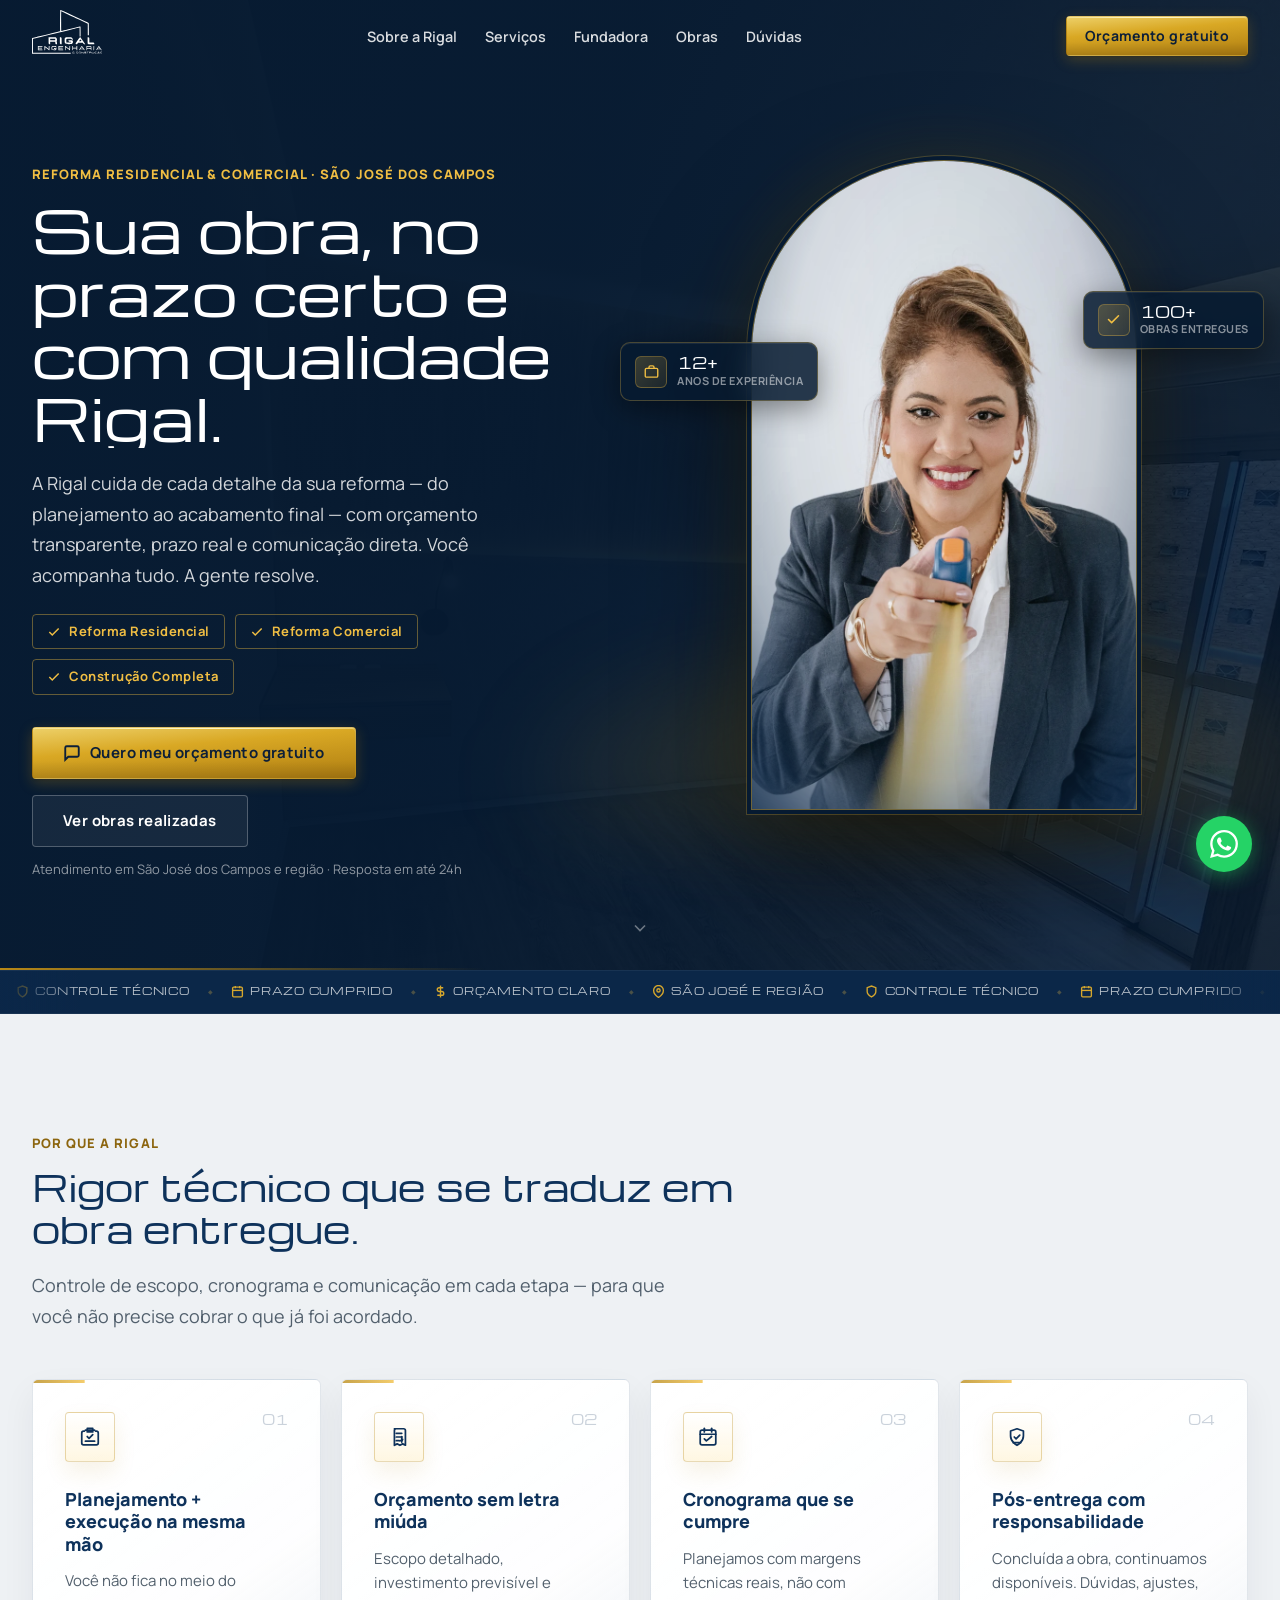
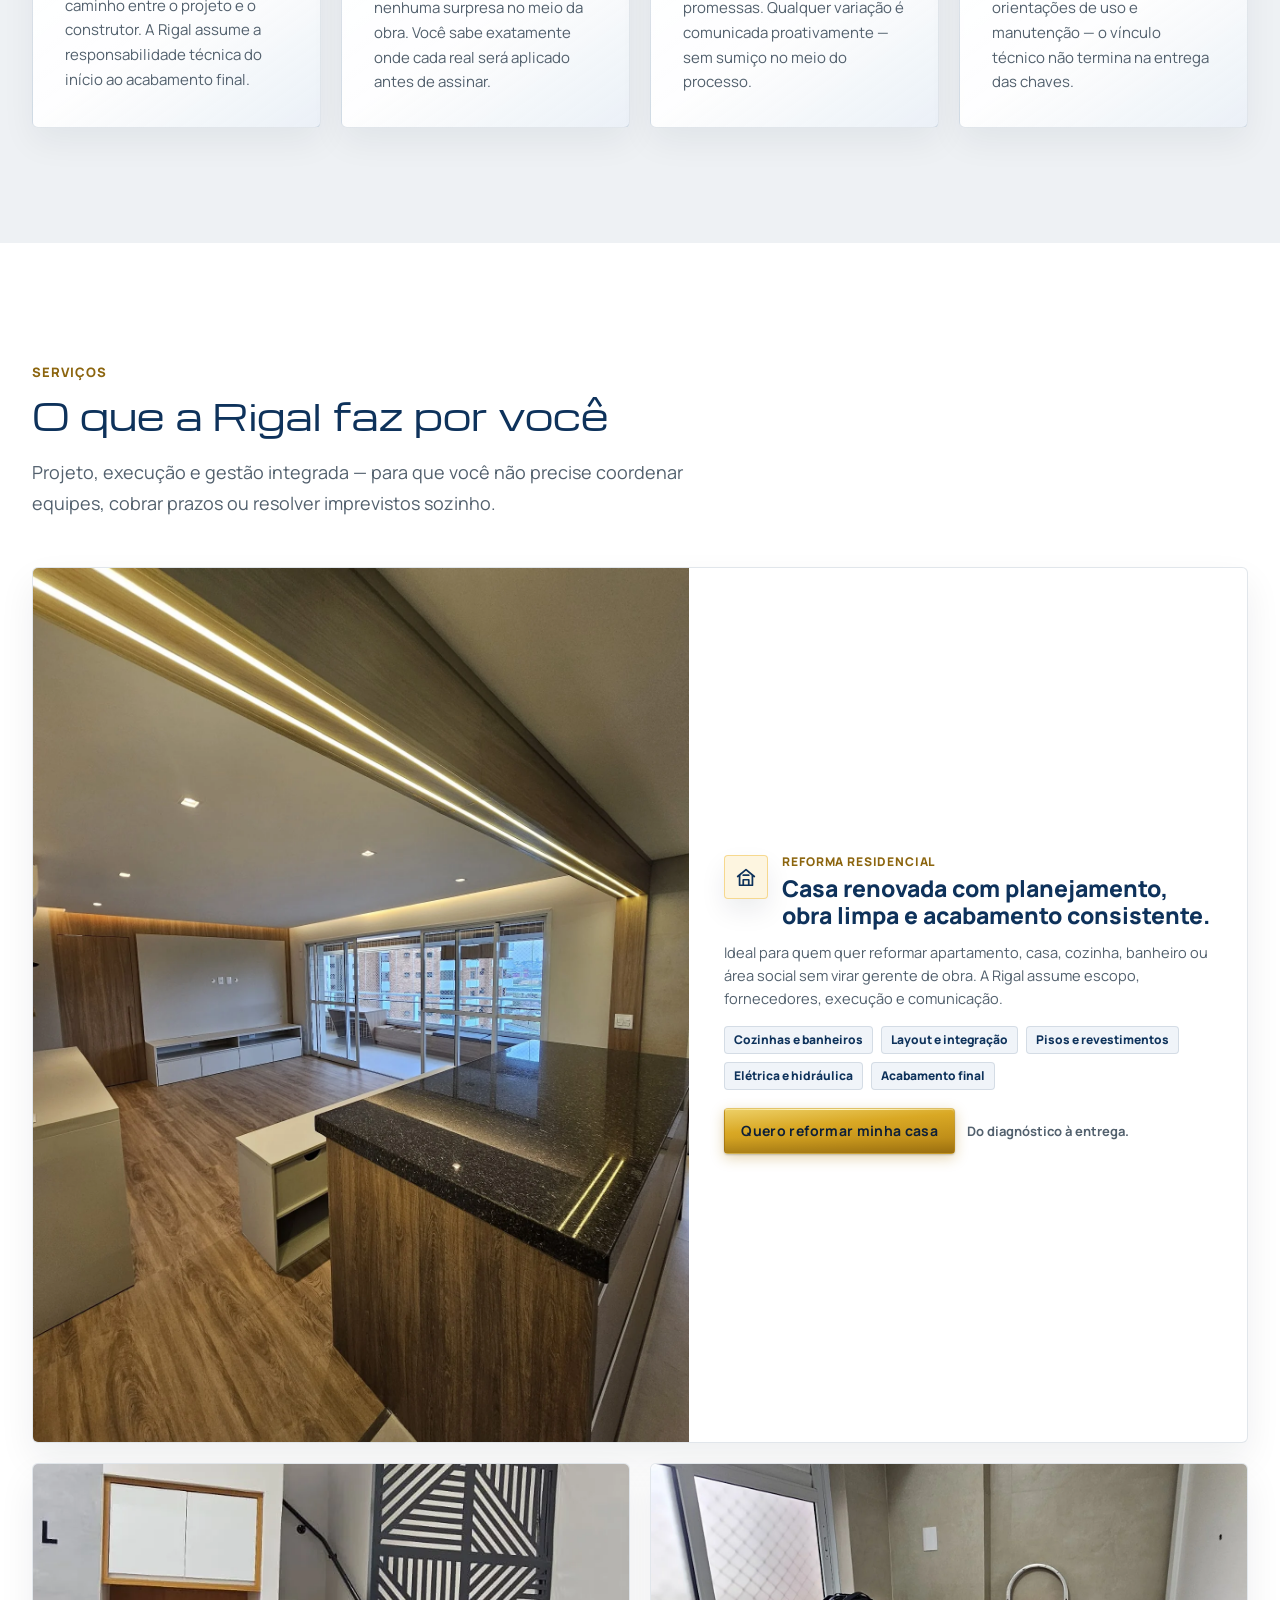
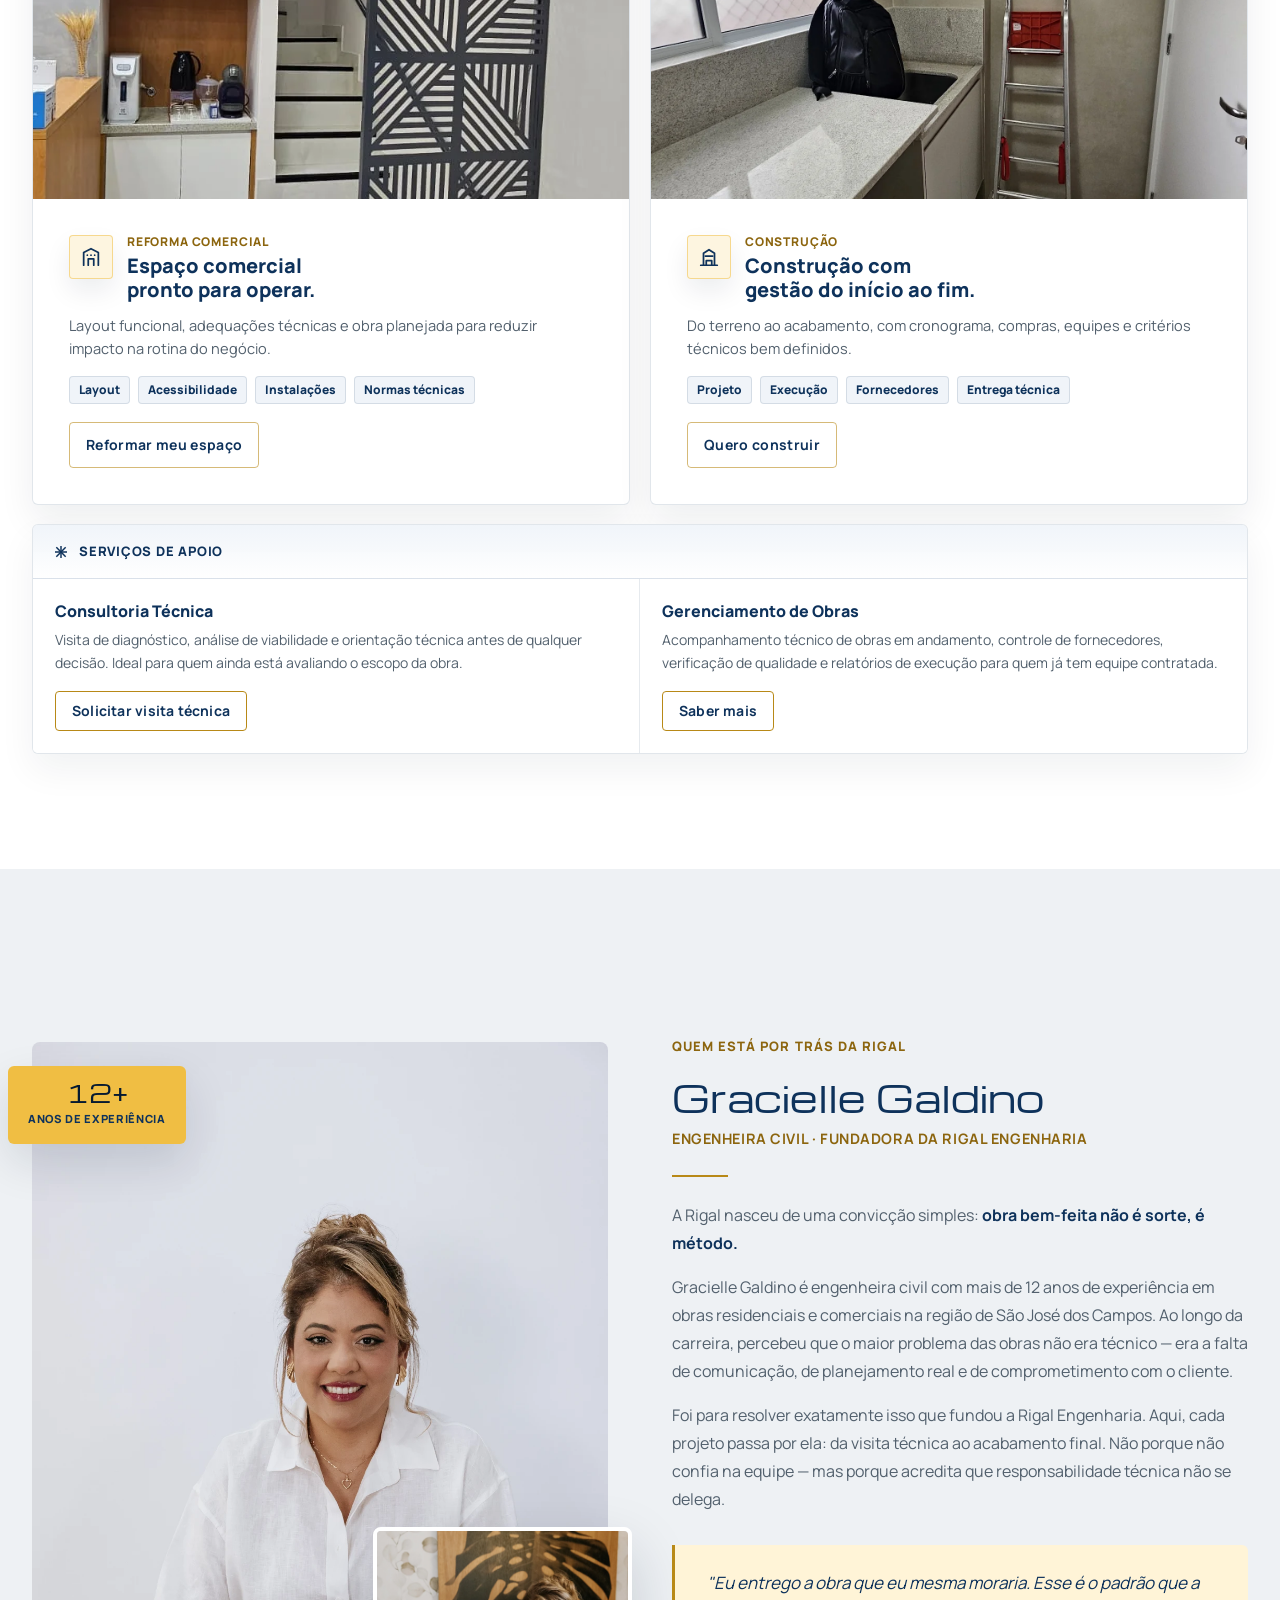
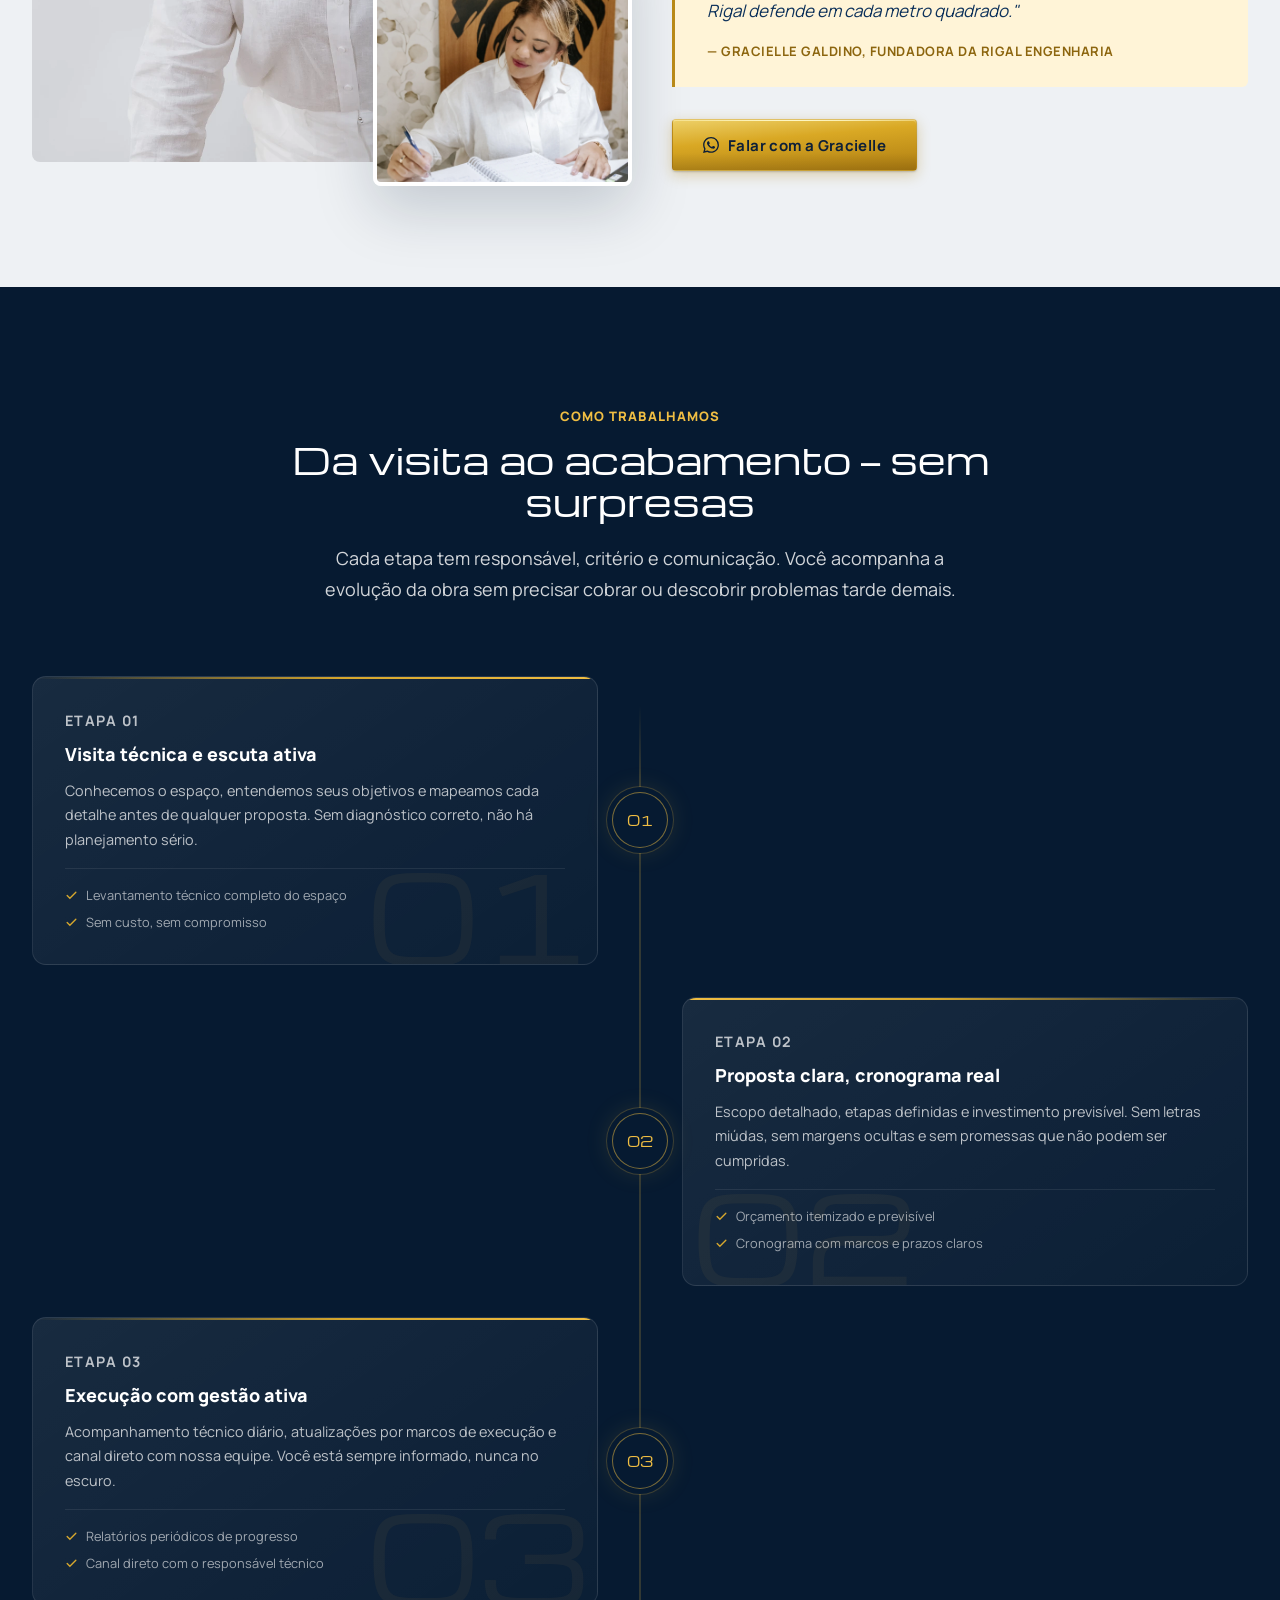
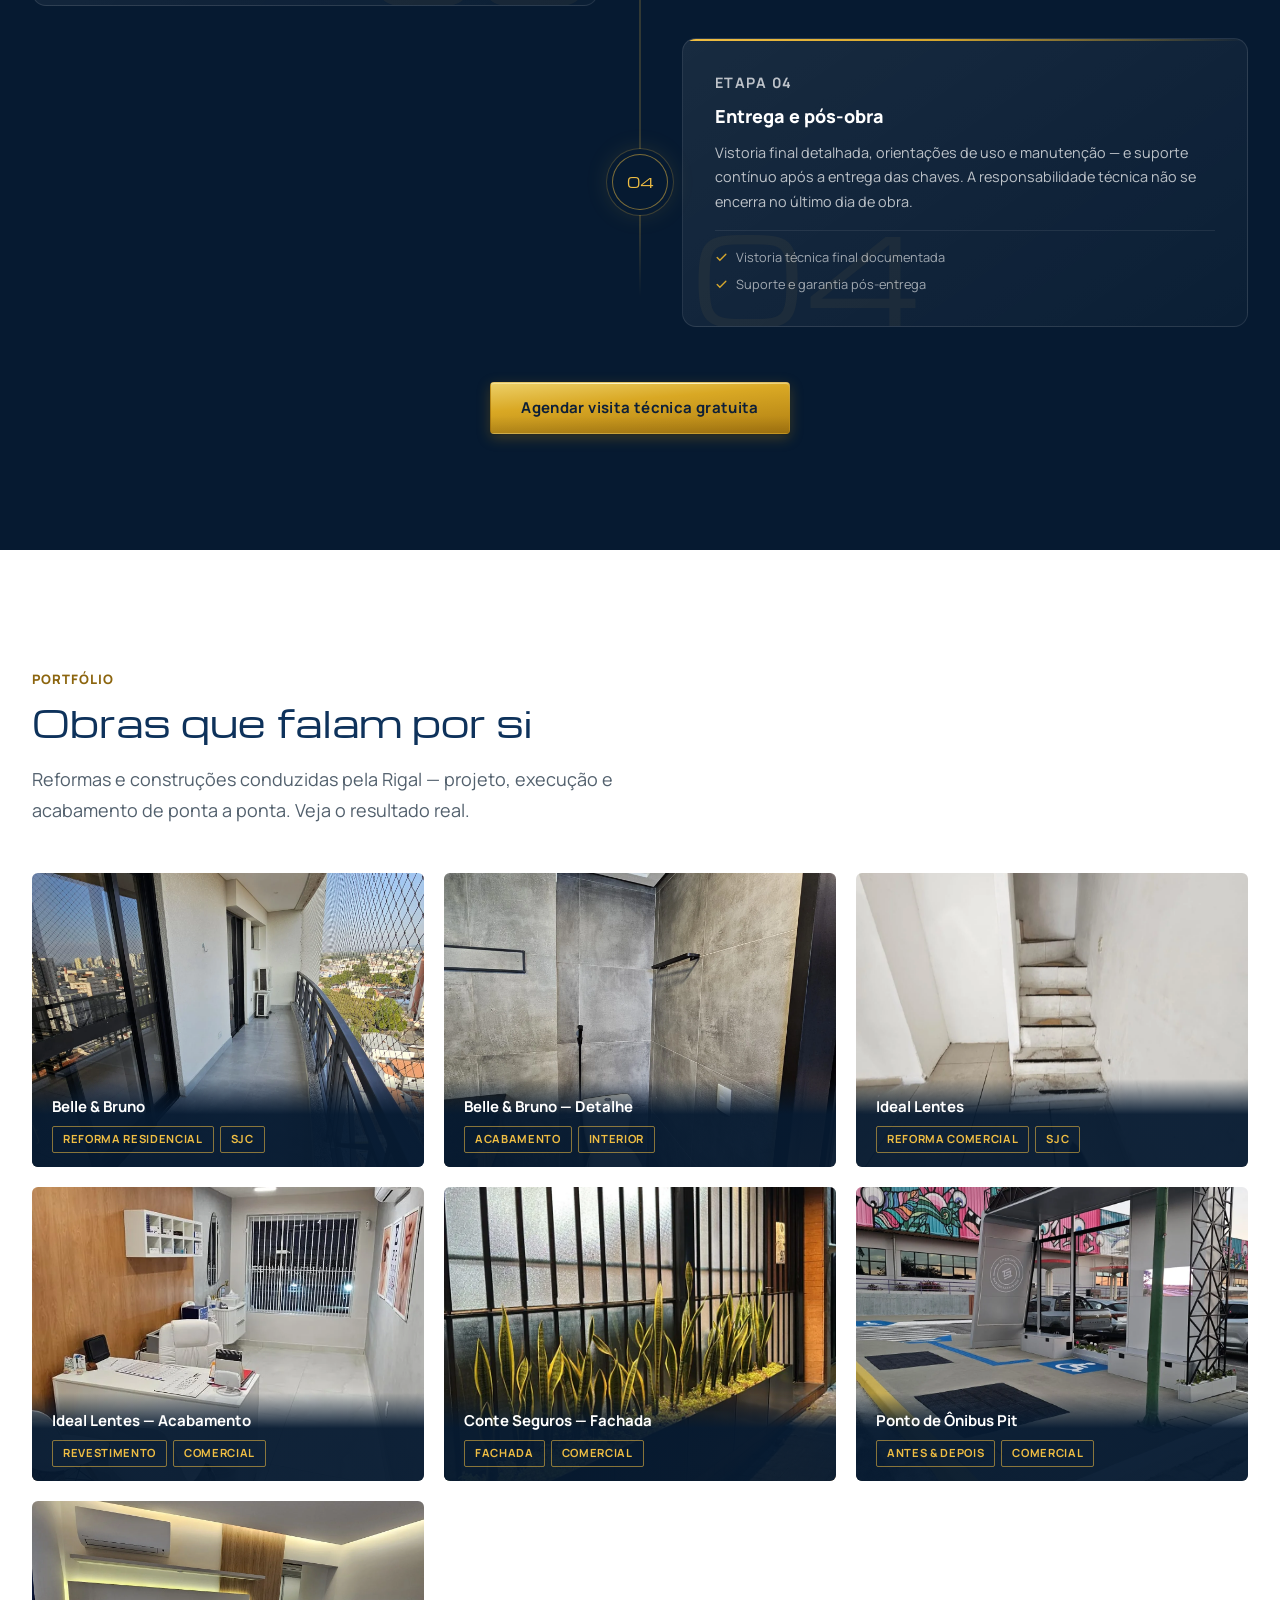
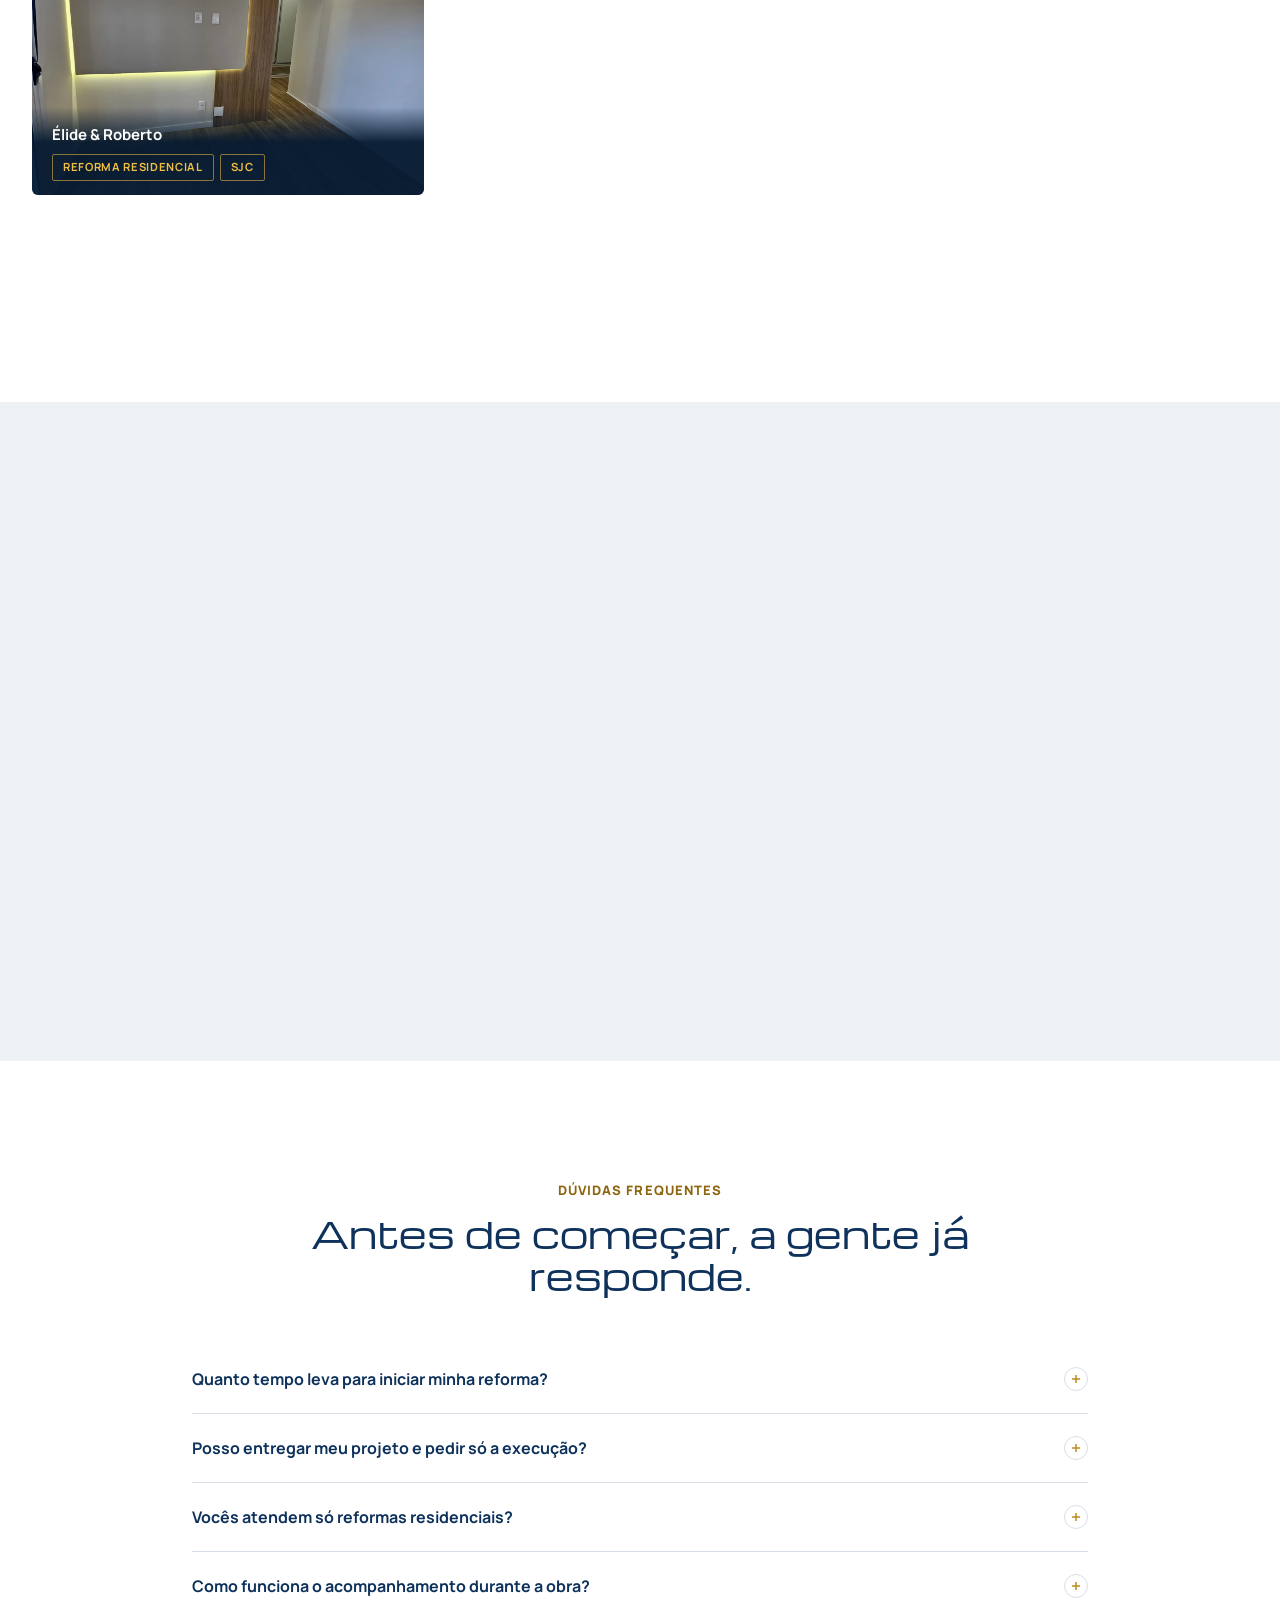
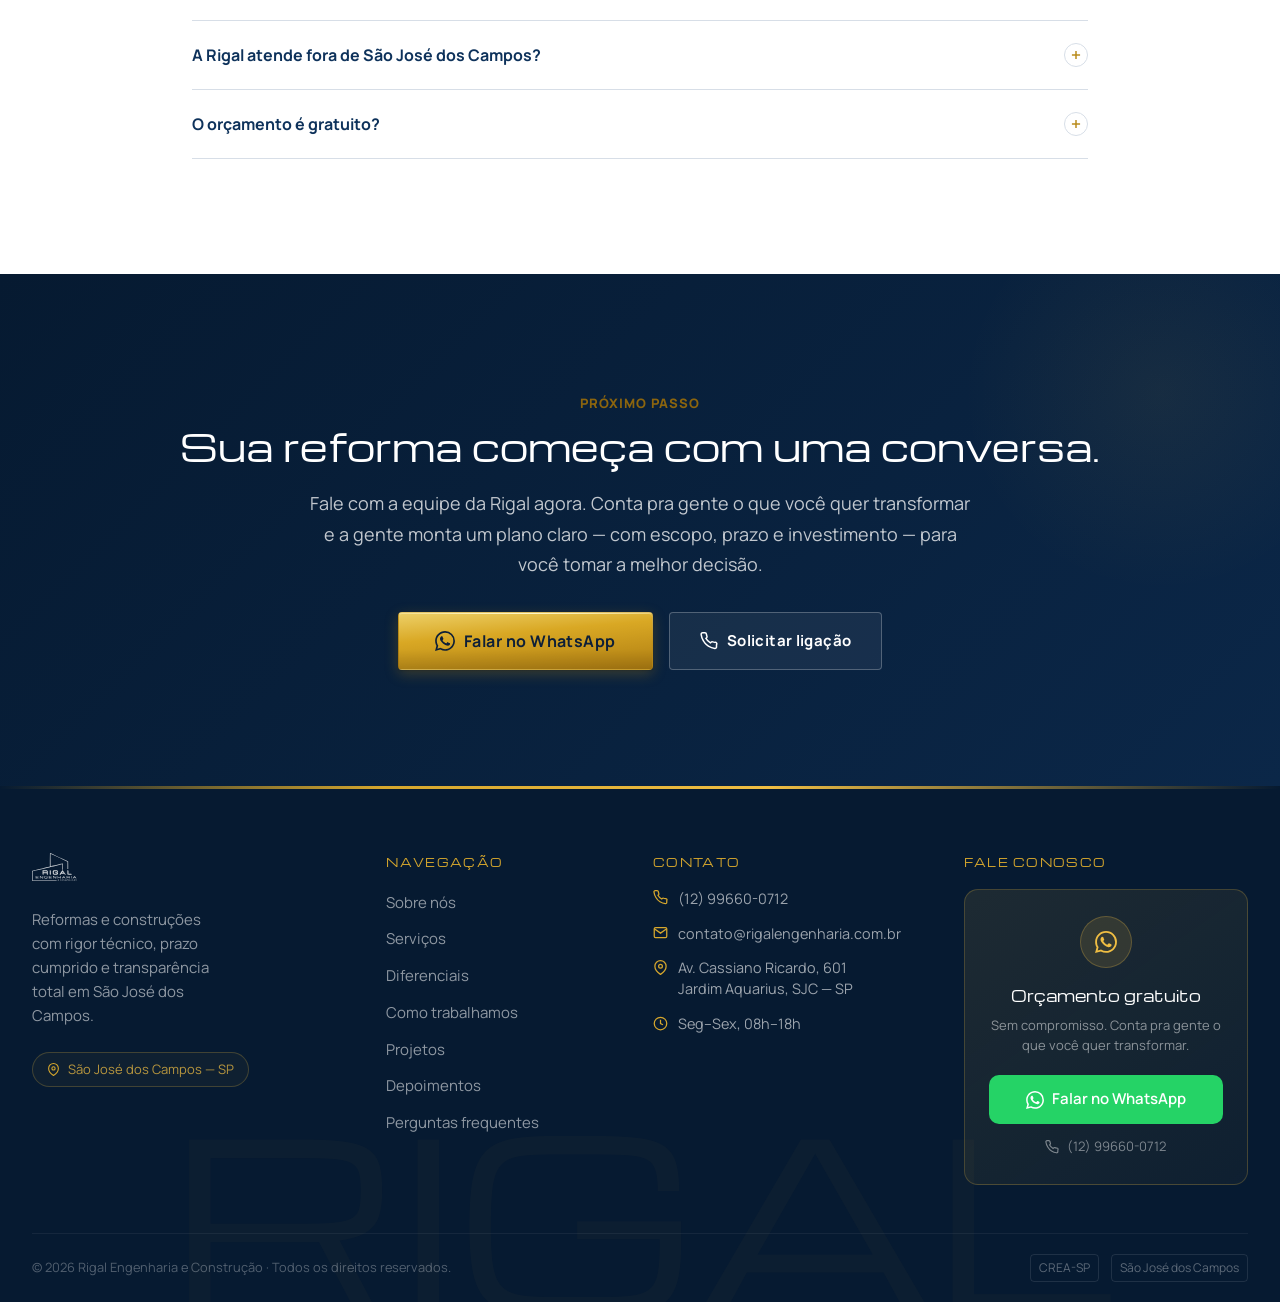
==== index.html @ 4253743d "Site" ====
<!DOCTYPE html>
<html lang="pt-BR">
<head>
<meta charset="UTF-8">
<meta name="viewport" content="width=device-width, initial-scale=1.0">

<!-- ─── Favicon ──────────────────────────────────────────────── -->
<link rel="icon" type="image/svg+xml" href="favicon.svg">
<link rel="apple-touch-icon" href="favicon.svg">
<link rel="shortcut icon" href="favicon.svg">
<title>Rigal Engenharia — Reforma e Construção em São José dos Campos</title>
<meta name="description" content="Reforma residencial e comercial com planejamento, rigor técnico e acabamento de alto padrão. Atendemos São José dos Campos e região. Orçamento gratuito.">

<!-- ─── SEO — Rastreamento e indexação ─────────────────────── -->
<link rel="canonical" href="https://www.rigalengenharia.com.br/">
<meta name="robots" content="index, follow, max-snippet:-1, max-image-preview:large, max-video-preview:-1">
<meta name="author" content="Gracielle Galdino — Rigal Engenharia">
<meta name="theme-color" content="#061a31">

<!-- ─── SEO — Geo (Local SEO) ───────────────────────────────── -->
<meta name="geo.region" content="BR-SP">
<meta name="geo.placename" content="São José dos Campos, SP, Brasil">
<meta name="geo.position" content="-23.1794;-45.8869">
<meta name="ICBM" content="-23.1794, -45.8869">

<!-- ─── Open Graph ──────────────────────────────────────────── -->
<meta property="og:type" content="website">
<meta property="og:url" content="https://www.rigalengenharia.com.br/">
<meta property="og:site_name" content="Rigal Engenharia">
<meta property="og:locale" content="pt_BR">
<meta property="og:title" content="Rigal Engenharia — Reforma e Construção em São José dos Campos">
<meta property="og:description" content="Reforma residencial e comercial com planejamento, rigor técnico e acabamento de alto padrão. Atendemos São José dos Campos e região. Orçamento gratuito.">
<meta property="og:image" content="https://www.rigalengenharia.com.br/og-image.jpg">
<meta property="og:image:width" content="1200">
<meta property="og:image:height" content="630">
<meta property="og:image:alt" content="Rigal Engenharia — Reformas e Construções em São José dos Campos">

<!-- ─── Twitter Card ────────────────────────────────────────── -->
<meta name="twitter:card" content="summary_large_image">
<meta name="twitter:title" content="Rigal Engenharia — Reforma e Construção em São José dos Campos">
<meta name="twitter:description" content="Reforma residencial e comercial com planejamento, rigor técnico e acabamento de alto padrão. Atendemos São José dos Campos e região.">
<meta name="twitter:image" content="https://www.rigalengenharia.com.br/og-image.jpg">
<meta name="twitter:image:alt" content="Rigal Engenharia — Reformas e Construções em São José dos Campos">

<link rel="preconnect" href="https://fonts.googleapis.com">
<link rel="preconnect" href="https://fonts.gstatic.com" crossorigin>
<link href="https://fonts.googleapis.com/css2?family=Manrope:wght@400;500;600;700;800&family=Michroma&display=swap" rel="stylesheet">

<style>
/* ─── TOKENS ─────────────────────────────────────────────── */
:root {
  --rg-blue-950: #061a31;
  --rg-blue-900: #0b2748;
  --rg-blue-800: #0e325b;
  --rg-blue-700: #164876;
  --rg-blue-100: #eaf0f7;
  --rg-gold-700: #8c650e;
  --rg-gold-600: #b88917;
  --rg-gold-400: #d6a72d;
  --rg-gold-300: #f0be43;
  --rg-gold-100: #fff4d7;
  --rg-ink: #151a1f;
  --rg-steel: #52606d;
  --rg-concrete: #eef1f4;
  --rg-line: #d7dee7;
  --rg-white: #ffffff;
  --rg-font-display: "Michroma", "Arial Narrow", Arial, sans-serif;
  --rg-font-body: "Manrope", Arial, sans-serif;
  --rg-container: 76rem;
  --rg-radius-sm: 0.25rem;
  --rg-radius-md: 0.375rem;
  --rg-radius-lg: 0.5rem;
  --rg-shadow-soft: 0 18px 45px rgba(6,26,49,.12);
  --rg-shadow-lift: 0 24px 60px rgba(6,26,49,.18);
  --rg-focus: 0 0 0 3px rgba(240,190,67,.35);
}

/* ─── PRELOADER ──────────────────────────────────────────── */
#rg-preloader {
  position: fixed; inset: 0; z-index: 9999;
  background: var(--rg-blue-950);
  display: flex; flex-direction: column;
  align-items: center; justify-content: center; gap: 1.75rem;
  transition: opacity 380ms ease, visibility 380ms ease;
}
#rg-preloader.hidden { opacity: 0; visibility: hidden; pointer-events: none; }

.pre-logo {
  width: clamp(120px, 30vw, 200px);
  color: var(--rg-white);
  animation: preLogoIn 520ms cubic-bezier(.22,1,.36,1) both;
}
.pre-tagline {
  font-family: var(--rg-font-display);
  font-size: clamp(.55rem, 2.2vw, .75rem);
  letter-spacing: .22em;
  text-transform: uppercase;
  color: var(--rg-gold-300);
  opacity: 0;
  animation: preTagIn 400ms cubic-bezier(.22,1,.36,1) 280ms both;
}
.pre-bar-track {
  width: clamp(140px, 38vw, 240px);
  height: 2px;
  background: rgba(255,255,255,.1);
  border-radius: 99px;
  overflow: hidden;
  opacity: 0;
  animation: preTagIn 300ms ease 420ms both;
}
.pre-bar-fill {
  height: 100%;
  width: 0;
  background: linear-gradient(90deg, var(--rg-gold-400), var(--rg-gold-300));
  border-radius: 99px;
  animation: preBarFill 680ms cubic-bezier(.4,0,.2,1) 480ms both;
}

@keyframes preLogoIn {
  from { opacity: 0; transform: translateY(10px); }
  to   { opacity: 1; transform: translateY(0); }
}
@keyframes preTagIn {
  from { opacity: 0; }
  to   { opacity: 1; }
}
@keyframes preBarFill {
  from { width: 0; }
  to   { width: 100%; }
}

body.pre-lock { overflow: hidden; }

/* ─── RESET / BASE ───────────────────────────────────────── */
*, *::before, *::after { box-sizing: border-box; margin: 0; padding: 0; }
html { scroll-behavior: smooth; overflow-x: hidden; }
body {
  color: var(--rg-ink);
  background: var(--rg-white);
  font-family: var(--rg-font-body);
  font-size: 1rem;
  line-height: 1.65;
  -webkit-font-smoothing: antialiased;
}
img { display: block; max-width: 100%; }
a { color: inherit; text-decoration: none; }
ul { list-style: none; }

/* ─── LAYOUT ─────────────────────────────────────────────── */
.rg-container {
  width: min(100% - 2rem, var(--rg-container));
  margin-inline: auto;
}
.rg-section { padding-block: clamp(4rem, 9vw, 7.5rem); }
.rg-section--blue  { color: var(--rg-white); background: var(--rg-blue-950); }
.rg-section--dark  { color: var(--rg-white); background: var(--rg-blue-900); }
.rg-section--concrete { background: var(--rg-concrete); }

/* ─── TYPOGRAPHY ─────────────────────────────────────────── */
.rg-kicker {
  display: inline-block;
  margin-bottom: .75rem;
  color: var(--rg-gold-700);
  font-size: .8125rem;
  font-weight: 800;
  letter-spacing: .08em;
  text-transform: uppercase;
}
.rg-section--blue .rg-kicker,
.rg-section--dark .rg-kicker { color: var(--rg-gold-300); }

.rg-h1 {
  font-family: var(--rg-font-display);
  font-weight: 400;
  font-size: clamp(2rem, 4.8vw, 3.625rem);
  line-height: 1.08;
  max-width: 14ch;
}
.rg-h2 {
  font-family: var(--rg-font-display);
  font-weight: 400;
  font-size: clamp(1.625rem, 3vw, 2.25rem);
  line-height: 1.16;
  color: var(--rg-blue-800);
  max-width: 22ch;
}
.rg-section--blue .rg-h2,
.rg-section--dark .rg-h2 { color: var(--rg-white); }

.rg-lead {
  max-width: 42rem;
  margin-top: 1.25rem;
  color: var(--rg-steel);
  font-size: clamp(1.0625rem, 1.5vw, 1.125rem);
  line-height: 1.7;
}
.rg-section--blue .rg-lead,
.rg-section--dark .rg-lead { color: rgba(255,255,255,.82); }

/* ─── BUTTONS ────────────────────────────────────────────── */
/*
 * Sistema de botões "Precision Gold"
 * Gradiente vertical simula ouro escovado real: mais claro no topo (luz),
 * mais escuro na base (sombra). Sem animações — peso e precisão transmitem premium.
 */
.rg-btn {
  display: inline-flex;
  min-height: 3.25rem;
  align-items: center;
  justify-content: center;
  gap: .5625rem;
  padding: .875rem 1.875rem;
  border-radius: 4px;
  /* Borda: topo claro (reflexo de luz) + bordas laterais/base com toque de escuridão */
  border: 1px solid rgba(120,80,8,.25);
  border-top-color: rgba(255,238,170,.55);
  font-family: var(--rg-font-body);
  font-size: .9375rem;
  font-weight: 700;
  letter-spacing: .025em;
  line-height: 1.15;
  text-decoration: none;
  cursor: pointer;
  color: #0d1f38;
  /* Ouro escovado: claro no topo, saturação plena no meio, sombra quente na base */
  background: linear-gradient(175deg,
    #EDD068 0%,
    #D9A824 38%,
    #C2911A 72%,
    #B07E12 100%
  );
  /* Reflexo interno sutil no topo — como chaflão em metal */
  box-shadow:
    inset 0 1px 0 rgba(255,245,190,.45),
    0 1px 2px rgba(0,0,0,.18),
    0 4px 14px rgba(174,128,18,.32);
  position: relative;
  overflow: hidden;
  transition:
    transform 200ms cubic-bezier(.22,.68,0,1.2),
    box-shadow 200ms ease,
    filter 200ms ease;
  white-space: nowrap;
}

/* Micro-reflexo no topo (linha de luz — não animada, sempre presente) */
.rg-btn::before {
  content: '';
  position: absolute;
  inset: 0 0 auto 0;
  height: 1px;
  background: linear-gradient(90deg,
    transparent 0%,
    rgba(255,250,205,.7) 30%,
    rgba(255,250,205,.9) 50%,
    rgba(255,250,205,.7) 70%,
    transparent 100%
  );
  pointer-events: none;
}

/* Vinheta de profundidade na base */
.rg-btn::after {
  content: '';
  position: absolute;
  inset: auto 0 0 0;
  height: 35%;
  background: linear-gradient(0deg, rgba(0,0,0,.12) 0%, transparent 100%);
  pointer-events: none;
}

.rg-btn:hover {
  transform: translateY(-2px);
  filter: brightness(1.06);
  box-shadow:
    inset 0 1px 0 rgba(255,245,190,.45),
    0 3px 6px rgba(0,0,0,.18),
    0 8px 24px rgba(174,128,18,.4);
}

.rg-btn:active {
  transform: translateY(0);
  filter: brightness(.97);
  box-shadow:
    inset 0 1px 0 rgba(255,245,190,.3),
    0 1px 3px rgba(0,0,0,.2),
    0 2px 6px rgba(174,128,18,.25);
  transition-duration: 80ms;
}

.rg-btn:focus-visible {
  outline: none;
  box-shadow:
    inset 0 1px 0 rgba(255,245,190,.45),
    0 0 0 3px rgba(240,190,67,.45),
    0 4px 14px rgba(174,128,18,.32);
}

/* ── Variante secundária — outline dourado, fundo translúcido ── */
.rg-btn--secondary {
  background: transparent;
  border: 1.5px solid var(--rg-gold-600);
  color: var(--rg-blue-800);
  box-shadow: none;
  filter: none;
}
.rg-btn--secondary::before,
.rg-btn--secondary::after { display: none; }

.rg-btn--secondary:hover {
  background: rgba(184,137,23,.07);
  border-color: var(--rg-gold-400);
  box-shadow: 0 2px 10px rgba(184,137,23,.18);
  filter: none;
}
.rg-btn--secondary:active {
  background: rgba(184,137,23,.12);
  filter: none;
}

/* No fundo azul/escuro, outline secundário vira versão clara */
.rg-section--blue .rg-btn--secondary,
.rg-section--dark .rg-btn--secondary {
  color: var(--rg-white);
  border-color: rgba(240,190,67,.55);
}
.rg-section--blue .rg-btn--secondary:hover,
.rg-section--dark .rg-btn--secondary:hover {
  background: rgba(240,190,67,.1);
  border-color: var(--rg-gold-300);
}

/* ── Variante ghost — texto branco, borda sutil para fundos escuros ── */
.rg-btn--ghost {
  background: rgba(255,255,255,.06);
  border: 1.5px solid rgba(255,255,255,.25);
  color: var(--rg-white);
  box-shadow: none;
  filter: none;
}
.rg-btn--ghost::before,
.rg-btn--ghost::after { display: none; }

.rg-btn--ghost:hover {
  background: rgba(255,255,255,.11);
  border-color: rgba(255,255,255,.4);
  box-shadow: none;
  filter: none;
}

/* ── Tamanho pequeno (service tags, inline CTAs) ── */

.rg-btn--sm {
  min-height: 2.5rem;
  padding: .5rem 1rem;
  font-size: .875rem;
  letter-spacing: .015em;
}

/* Versão maior para CTAs de destaque (seção final) */
.rg-btn--lg {
  min-height: 3.625rem;
  padding: 1.0625rem 2.25rem;
  font-size: 1rem;
  letter-spacing: .03em;
}

.rg-btn-group { display: flex; flex-wrap: wrap; gap: 1rem; align-items: center; margin-top: 2rem; }

/* ─── CARDS ──────────────────────────────────────────────── */
.rg-card {
  position: relative;
  min-height: 21rem;
  display: flex;
  flex-direction: column;
  isolation: isolate;
  overflow: hidden;
  border: 1px solid rgba(14,50,91,.12);
  border-radius: var(--rg-radius-md);
  background:
    linear-gradient(145deg, rgba(255,255,255,.98) 0%, rgba(255,255,255,.92) 62%, rgba(234,240,247,.86) 100%);
  padding: 2rem;
  box-shadow:
    0 1px 0 rgba(255,255,255,.85) inset,
    0 14px 34px rgba(6,26,49,.06);
  transition:
    border-color 260ms ease,
    box-shadow 260ms ease,
    transform 260ms cubic-bezier(.22,.68,0,1.12),
    background 260ms ease;
}
.rg-card::before {
  content: '';
  position: absolute;
  inset: 0 0 auto;
  height: 3px;
  background: linear-gradient(90deg, var(--rg-gold-600), var(--rg-gold-300));
  transform: scaleX(.18);
  transform-origin: left center;
  opacity: .78;
  transition: transform 320ms var(--ease-expo), opacity 320ms ease;
}
.rg-card::after {
  content: '';
  position: absolute;
  width: 9rem;
  height: 9rem;
  top: -4.5rem;
  right: -4rem;
  z-index: -1;
  border-radius: 50%;
  background: radial-gradient(circle, rgba(240,190,67,.18), rgba(240,190,67,0) 68%);
  opacity: 0;
  transform: scale(.7);
  transition: opacity 320ms ease, transform 320ms var(--ease-expo);
}
.rg-card:hover {
  border-color: rgba(184,137,23,.34);
  background:
    linear-gradient(145deg, #ffffff 0%, #ffffff 56%, rgba(255,244,215,.46) 100%);
  box-shadow:
    0 1px 0 rgba(255,255,255,.9) inset,
    0 24px 56px rgba(6,26,49,.13);
  transform: translateY(-7px);
}
.rg-card:hover::before {
  transform: scaleX(1);
  opacity: 1;
}
.rg-card:hover::after {
  opacity: 1;
  transform: scale(1);
}
.rg-card__top {
  display: flex;
  align-items: flex-start;
  justify-content: space-between;
  gap: 1rem;
  margin-bottom: 1.625rem;
}
.rg-card__step {
  color: rgba(14,50,91,.22);
  font-family: var(--rg-font-display);
  font-size: .875rem;
  line-height: 1;
  letter-spacing: 0;
}
.rg-card__icon {
  display: inline-grid;
  width: 3.125rem;
  height: 3.125rem;
  place-items: center;
  border: 1px solid rgba(184,137,23,.32);
  border-radius: var(--rg-radius-sm);
  color: var(--rg-blue-800);
  background:
    linear-gradient(180deg, rgba(255,255,255,.92), rgba(255,244,215,.72));
  box-shadow:
    0 1px 0 rgba(255,255,255,.9) inset,
    0 10px 22px rgba(184,137,23,.11);
  transition:
    color 260ms ease,
    border-color 260ms ease,
    background 260ms ease,
    transform 260ms var(--ease-expo),
    box-shadow 260ms ease;
}
.rg-card__icon svg {
  width: 1.375rem;
  height: 1.375rem;
  stroke-width: 1.9;
  transition: transform 260ms var(--ease-expo);
}
.rg-card:hover .rg-card__icon {
  color: var(--rg-gold-700);
  border-color: rgba(184,137,23,.48);
  background:
    linear-gradient(180deg, rgba(255,249,231,.98), rgba(240,190,67,.22));
  box-shadow:
    0 1px 0 rgba(255,255,255,.9) inset,
    0 14px 28px rgba(184,137,23,.2);
  transform: translateY(-2px);
}
.rg-card:hover .rg-card__icon svg { transform: scale(1.08); }
.rg-card__body {
  display: flex;
  flex: 1;
  flex-direction: column;
}
.rg-card h3 {
  max-width: 17ch;
  margin-bottom: .875rem;
  color: var(--rg-blue-800);
  font-family: var(--rg-font-body);
  font-size: 1.125rem;
  font-weight: 800;
  line-height: 1.24;
}
.rg-card p {
  color: var(--rg-steel);
  font-size: .9375rem;
  line-height: 1.65;
}

/* ─── GOLD RULE ──────────────────────────────────────────── */
.rg-gold-rule {
  width: 3.5rem;
  height: 2px;
  background: var(--rg-gold-600);
  margin-bottom: 1.5rem;
}

/* ─── NAV ────────────────────────────────────────────────── */
#nav {
  position: fixed;
  top: 0; left: 0; right: 0;
  z-index: 100;
  transition: background 250ms ease, box-shadow 250ms ease, backdrop-filter 250ms ease;
}
#nav.scrolled {
  background: rgba(255,255,255,.97);
  backdrop-filter: blur(10px);
  box-shadow: 0 1px 0 var(--rg-line);
}
.nav-inner {
  display: flex;
  align-items: center;
  justify-content: space-between;
  height: 4.5rem;
  gap: 2rem;
}
.nav-logo svg {
  height: 2.75rem;
  width: auto;
  color: var(--rg-white);
  transition: color 250ms ease;
}
#nav.scrolled .nav-logo svg { color: var(--rg-blue-800); }

.nav-links {
  display: flex;
  gap: 1.75rem;
  align-items: center;
}
.nav-links a {
  color: rgba(255,255,255,.85);
  font-size: .9rem;
  font-weight: 600;
  transition: color 160ms;
}
.nav-links a:hover { color: var(--rg-gold-300); }
#nav.scrolled .nav-links a { color: var(--rg-steel); }
#nav.scrolled .nav-links a:hover { color: var(--rg-blue-800); }

.nav-cta { display: flex; align-items: center; gap: 1rem; }
.nav-cta .rg-btn { min-height: 2.5rem; padding: .5rem 1.125rem; font-size: .875rem; }
/* Nav button herda o gradiente padrão — sem override de cor */

.nav-burger {
  display: none;
  flex-direction: column;
  gap: 5px;
  cursor: pointer;
  padding: .5rem;
  background: none;
  border: none;
}
.nav-burger span {
  display: block;
  width: 24px;
  height: 2px;
  background: var(--rg-white);
  border-radius: 2px;
  transition: background 250ms;
}
#nav.scrolled .nav-burger span { background: var(--rg-blue-800); }

/* Mobile menu */
.nav-mobile {
  display: none;
  flex-direction: column;
  gap: 0;
  background: var(--rg-blue-950);
  padding: 1rem 1.5rem 1.5rem;
}
.nav-mobile.open { display: flex; }
.nav-mobile a {
  color: rgba(255,255,255,.85);
  font-weight: 600;
  padding: .75rem 0;
  border-bottom: 1px solid rgba(255,255,255,.08);
  transition: color 160ms;
}
.nav-mobile a:hover { color: var(--rg-gold-300); }
.nav-mobile .rg-btn { width: 100%; margin-top: 1rem; justify-content: center; }

/* ─── HERO ───────────────────────────────────────────────── */
#hero {
  position: relative;
  min-height: 100svh;
  display: flex;
  align-items: stretch;
  overflow: hidden;
}
.hero-bg {
  position: absolute;
  inset: 0;
  background: var(--rg-blue-950);
  z-index: 0;
}
.hero-bg-img {
  position: absolute;
  inset: 0;
  width: 100%;
  height: 100%;
  object-fit: cover;
  object-position: center 30%;
  opacity: .28;
  transition: opacity 600ms ease;
}
.hero-bg-img.loaded { opacity: .28; }
.hero-overlay {
  position: absolute;
  inset: 0;
  background: linear-gradient(105deg,
    rgba(6,26,49,.97) 0%,
    rgba(6,26,49,.93) 42%,
    rgba(6,26,49,.78) 62%,
    rgba(6,26,49,.62) 78%,
    rgba(6,26,49,.48) 100%
  );
  z-index: 1;
}

/* Linha dourada decorativa no canto inferior esquerdo */
.hero-accent-line {
  position: absolute;
  bottom: 0;
  left: 0;
  width: 38%;
  height: 2px;
  background: linear-gradient(90deg, var(--rg-gold-600) 0%, transparent 100%);
  z-index: 2;
}

/* Grid duas colunas: texto | retrato */
.hero-content {
  position: relative;
  z-index: 2;
  display: grid;
  grid-template-columns: 1fr 1fr;
  align-items: center;
  gap: 0;
}

.hero-text {
  padding-top: clamp(7rem, 14vw, 10rem);
  padding-bottom: clamp(4rem, 7vw, 6rem);
  padding-right: clamp(1.5rem, 3.5vw, 3rem);
  max-width: 580px;
}

.hero-content .rg-kicker { color: var(--rg-gold-300); }
.hero-content .rg-h1 { color: var(--rg-white); }
.hero-content .rg-lead { color: rgba(255,255,255,.82); }

/* ─── HERO PORTRAIT ──────────────────────────────────────── */
.hero-portrait {
  position: relative;
  display: flex;
  flex-direction: column;
  align-items: center;
  justify-content: center;
  overflow: visible;
}

/* Glow ambiental dourado atrás do arco */
.hero-portrait-glow {
  position: absolute;
  bottom: -4%;
  left: 50%;
  transform: translateX(-50%);
  width: 140%;
  height: 60%;
  background: radial-gradient(
    ellipse 70% 55% at 50% 85%,
    rgba(184,137,23,.28) 0%,
    rgba(184,137,23,.1) 55%,
    transparent 75%
  );
  filter: blur(44px);
  z-index: 0;
  pointer-events: none;
}

/* Halo atrás da cabeça */
.hero-portrait-halo {
  position: absolute;
  top: 15%;
  left: 50%;
  transform: translateX(-50%);
  width: 65%;
  height: 30%;
  background: radial-gradient(
    ellipse at center,
    rgba(240,190,67,.16) 0%,
    transparent 65%
  );
  filter: blur(28px);
  z-index: 0;
  pointer-events: none;
}

/* Frame em arco — recorta a foto em shape premium */
.hero-portrait-frame {
  position: relative;
  z-index: 1;
  width: clamp(260px, 30vw, 420px);
  max-height: clamp(480px, 72vh, 700px);
  border-radius: 999px 999px 0 0;
  overflow: hidden;
  background: var(--rg-blue-900);
  /* Anel dourado: sombra interna + externa simulam moldura de metal */
  box-shadow:
    0 0 0 1px rgba(240,190,67,.45),
    0 0 0 5px rgba(6,26,49,1),
    0 0 0 6px rgba(240,190,67,.22),
    0 48px 120px rgba(0,0,0,.6),
    0 0 80px rgba(184,137,23,.18);
}

.hero-portrait-img {
  display: block;
  width: 100%;
  height: clamp(480px, 72vh, 700px);
  object-fit: cover;
  object-position: top center;
  position: relative;
  z-index: 1;
  /* Vinheta radial: apaga fundo branco nas bordas, preserva a pessoa no centro */
  -webkit-mask-image: radial-gradient(
    ellipse 92% 96% at 50% 36%,
    black 22%,
    rgba(0,0,0,.94) 44%,
    rgba(0,0,0,.72) 62%,
    rgba(0,0,0,.28) 80%,
    transparent 94%
  );
  mask-image: radial-gradient(
    ellipse 92% 96% at 50% 36%,
    black 22%,
    rgba(0,0,0,.94) 44%,
    rgba(0,0,0,.72) 62%,
    rgba(0,0,0,.28) 80%,
    transparent 94%
  );
}

/* ─── FLOATING BADGES ─────────────────────────────────────── */
.hero-fbadge {
  position: absolute;
  z-index: 4;
  display: flex;
  align-items: center;
  gap: .625rem;
  padding: .625rem .875rem;
  background: rgba(6,26,49,.85);
  backdrop-filter: blur(14px);
  -webkit-backdrop-filter: blur(14px);
  border: 1px solid rgba(240,190,67,.28);
  border-radius: 10px;
  box-shadow:
    0 8px 28px rgba(0,0,0,.4),
    inset 0 1px 0 rgba(255,255,255,.07);
  white-space: nowrap;
  animation: badge-float 4s ease-in-out infinite;
}

.hero-fbadge-icon {
  width: 2rem;
  height: 2rem;
  border-radius: 6px;
  display: grid;
  place-items: center;
  flex-shrink: 0;
  background: linear-gradient(135deg, rgba(240,190,67,.22), rgba(184,137,23,.12));
  border: 1px solid rgba(240,190,67,.3);
  color: var(--rg-gold-300);
}
.hero-fbadge-icon svg { width: .9375rem; height: .9375rem; }

.hero-fbadge-num {
  display: block;
  font-family: var(--rg-font-display);
  font-size: 1rem;
  color: var(--rg-white);
  line-height: 1.1;
}
.hero-fbadge-label {
  display: block;
  font-size: .6875rem;
  font-weight: 700;
  color: rgba(255,255,255,.52);
  letter-spacing: .05em;
  text-transform: uppercase;
  margin-top: 1px;
}
/* Posições de cada badge */
.hero-fbadge--years {
  left: -1.25rem;
  top: 28%;
  animation-delay: 0s;
  animation-duration: 4s;
}
.hero-fbadge--obras {
  right: -1rem;
  top: 20%;
  animation-delay: 1.2s;
  animation-duration: 3.6s;
}
@keyframes badge-float {
  0%, 100% { transform: translateY(0px); }
  50%       { transform: translateY(-6px); }
}

/* Badges entram com fade — transform reservado para a animação de flutuação */
.hero-fbadge {
  opacity: 0;
  transition: opacity 600ms var(--ease-expo);
}
.hero-fbadge.badge-in {
  opacity: 1;
  animation: badge-float var(--badge-dur, 4s) ease-in-out infinite var(--badge-delay, 0s);
}

.hero-bullets {
  display: flex;
  flex-wrap: wrap;
  gap: .625rem;
  margin-top: 1.5rem;
}
.hero-tag {
  display: inline-flex;
  align-items: center;
  gap: .5rem;
  padding: .375rem .875rem;
  border: 1px solid rgba(240,190,67,.4);
  border-radius: var(--rg-radius-sm);
  color: var(--rg-gold-300);
  font-size: .8125rem;
  font-weight: 700;
  letter-spacing: .04em;
}
.hero-tag svg { flex-shrink: 0; }

.hero-microcopy {
  margin-top: .75rem;
  color: rgba(255,255,255,.55);
  font-size: .8125rem;
}

.hero-scroll-hint {
  position: absolute;
  bottom: 2rem;
  left: 50%;
  transform: translateX(-50%);
  z-index: 2;
  display: flex;
  flex-direction: column;
  align-items: center;
  gap: .5rem;
  color: rgba(255,255,255,.4);
  font-size: .75rem;
  font-weight: 600;
  letter-spacing: .08em;
  text-transform: uppercase;
  animation: bounce 2s ease infinite;
}
@keyframes bounce {
  0%,100% { transform: translateX(-50%) translateY(0); }
  50%      { transform: translateX(-50%) translateY(6px); }
}

/* ─── TRUST MARQUEE ──────────────────────────────────────── */
#trust-bar {
  background: var(--rg-blue-900);
  border-top: 1px solid rgba(255,255,255,.055);
  border-bottom: 1px solid rgba(255,255,255,.055);
  overflow: hidden;
  position: relative;
  padding-block: 0;
}
#trust-bar::before,
#trust-bar::after {
  content: '';
  position: absolute;
  top: 0; bottom: 0;
  width: 5rem;
  z-index: 2;
  pointer-events: none;
}
#trust-bar::before { left: 0; background: linear-gradient(90deg, var(--rg-blue-900) 0%, transparent 100%); }
#trust-bar::after  { right: 0; background: linear-gradient(270deg, var(--rg-blue-900) 0%, transparent 100%); }
.trust-track {
  display: flex;
  align-items: center;
  width: max-content;
  animation: tb-marquee 26s linear infinite;
}
.trust-track:hover { animation-play-state: paused; }
@media (prefers-reduced-motion: reduce) {
  .trust-track { animation: none; }
}
@keyframes tb-marquee {
  from { transform: translateX(0); }
  to   { transform: translateX(-50%); }
}
.trust-item {
  display: flex;
  align-items: center;
  gap: .4rem;
  padding: .8rem 1rem;
  color: rgba(255,255,255,.72);
  font-family: var(--rg-font-display);
  font-size: .6rem;
  font-weight: 400;
  letter-spacing: .08em;
  text-transform: uppercase;
  white-space: nowrap;
  transition: color 160ms ease;
  cursor: default;
}
.trust-item:hover { color: var(--rg-gold-300); }
.trust-item svg {
  width: .8125rem;
  height: .8125rem;
  color: var(--rg-gold-400);
  flex-shrink: 0;
  transition: color 160ms ease;
}
.trust-item:hover svg { color: var(--rg-gold-300); }
.trust-sep {
  color: rgba(240,190,67,.28);
  font-size: .375rem;
  line-height: 1;
  user-select: none;
  flex-shrink: 0;
  padding-inline: .125rem;
}

/* ─── DIFERENCIAIS ───────────────────────────────────────── */
.diff-grid {
  display: grid;
  gap: 1.25rem;
  grid-template-columns: repeat(auto-fit, minmax(260px, 1fr));
  margin-top: 3rem;
}

/* ─── SERVIÇOS ───────────────────────────────────────────── */
.services-layout {
  display: grid;
  gap: 1.25rem;
  margin-top: 3rem;
  grid-template-columns: repeat(12, minmax(0, 1fr));
  align-items: stretch;
}
.service-card-featured,
.service-card-sm {
  position: relative;
  isolation: isolate;
  display: flex;
  flex-direction: column;
  justify-content: flex-start;
  overflow: hidden;
  border: 1px solid rgba(14,50,91,.12);
  border-radius: var(--rg-radius-md);
  background: var(--rg-white);
  box-shadow: 0 16px 36px rgba(6,26,49,.07);
  transition:
    border-color 260ms ease,
    box-shadow 260ms ease,
    transform 260ms cubic-bezier(.22,.68,0,1.12);
}
.service-card-featured::before,
.service-card-sm::before {
  display: none;
}
.service-card-sm::before {
  display: none;
}
.service-card-featured::after,
.service-card-sm::after {
  display: none;
}
.service-card-featured:hover,
.service-card-sm:hover {
  border-color: rgba(184,137,23,.34);
  box-shadow: 0 28px 64px rgba(6,26,49,.14);
  transform: translateY(-6px);
}
.service-card-featured:hover::before,
.service-card-sm:hover::before {
  display: none;
}
.service-card-featured:hover::after,
.service-card-sm:hover::after {
  display: none;
}
@media (hover: none) {
  .service-card-featured::after,
  .service-card-sm::after { display: none; }
}
.service-card-featured {
  grid-column: 1 / -1;
  min-height: 0;
  display: grid;
  grid-template-columns: minmax(0, 1.08fr) minmax(22rem, .92fr);
}
.service-card-sm {
  grid-column: span 6;
  min-height: 0;
}

.service-featured-img {
  position: relative;
  z-index: 0;
  overflow: hidden;
  min-height: 100%;
  background: var(--rg-concrete);
}
.service-sm-img {
  position: relative;
  z-index: 0;
  overflow: hidden;
  aspect-ratio: 16 / 9;
  background: var(--rg-concrete);
}
.service-featured-img::after,
.service-sm-img::after {
  display: none;
}
.service-featured-img img {
  width: 100%;
  height: 100%;
  min-height: 19.6rem;
  object-fit: cover;
  object-position: center;
  transition: transform 520ms var(--ease-expo), filter 520ms ease;
}
.service-sm-img img {
  width: 100%;
  height: 100%;
  object-fit: cover;
  object-position: center;
  transition: transform 520ms var(--ease-expo), filter 520ms ease;
}
.service-card-featured:hover .service-featured-img img,
.service-card-sm:hover .service-sm-img img {
  filter: saturate(1.06) contrast(1.03);
  transform: scale(1.055);
}
.service-featured-body,
.service-sm-body {
  display: flex;
  flex: 0 0 auto;
  flex-direction: column;
  position: relative;
  z-index: 2;
  padding: clamp(1.5rem, 2.8vw, 2.25rem);
}
.service-card-featured .service-featured-body {
  justify-content: center;
  max-width: none;
}
.service-card-sm .service-sm-body {
  max-width: none;
}
.service-heading {
  display: flex;
  align-items: flex-start;
  gap: .875rem;
  margin-bottom: .75rem;
}
.service-icon {
  display: inline-grid;
  width: 2.75rem;
  height: 2.75rem;
  flex: 0 0 auto;
  place-items: center;
  border: 1px solid rgba(240,190,67,.52);
  border-radius: var(--rg-radius-sm);
  color: var(--rg-blue-800);
  background: rgba(240,190,67,.16);
  box-shadow: 0 12px 26px rgba(6,26,49,.08);
}
.service-icon svg {
  width: 1.375rem;
  height: 1.375rem;
  stroke-width: 1.9;
}
.service-eyebrow {
  display: block;
  margin-bottom: .35rem;
  color: var(--rg-gold-700);
  font-size: .75rem;
  font-weight: 900;
  letter-spacing: .07em;
  line-height: 1.15;
  text-transform: uppercase;
}
.service-featured-body h3,
.service-sm-body h3 {
  color: var(--rg-blue-800);
  font-family: var(--rg-font-body);
  font-size: clamp(1.25rem, 1.8vw, 1.625rem);
  font-weight: 800;
  line-height: 1.18;
}
.service-card-sm h3 {
  max-width: 18ch;
  font-size: clamp(1.25rem, 1.55vw, 1.5rem);
}
.service-featured-body p,
.service-sm-body p {
  max-width: 42rem;
  color: var(--rg-steel);
  font-size: .9125rem;
  line-height: 1.58;
}
.service-tags {
  display: flex;
  flex-wrap: wrap;
  gap: .5rem;
  margin: 1rem 0 1.125rem;
}
.service-tags span {
  display: inline-flex;
  align-items: center;
  min-height: 1.75rem;
  padding: .3125rem .5625rem;
  border: 1px solid rgba(14,50,91,.12);
  border-radius: var(--rg-radius-sm);
  color: var(--rg-blue-800);
  background: rgba(234,240,247,.72);
  box-shadow: none;
  font-size: .75rem;
  font-weight: 800;
  line-height: 1.15;
}
.service-actions {
  display: flex;
  flex-wrap: wrap;
  gap: .75rem;
  align-items: center;
  margin-top: 0;
}
.service-actions .rg-btn {
  min-height: 2.875rem;
  padding: .75rem 1rem;
  font-size: .875rem;
}
.service-note {
  color: var(--rg-steel);
  font-size: .8125rem;
  font-weight: 700;
}
.services-side {
  display: contents;
}
.service-card-sm .service-sm-body p {
  display: -webkit-box;
  overflow: hidden;
  -webkit-box-orient: vertical;
  -webkit-line-clamp: 2;
}
.service-card-featured .rg-btn--secondary,
.service-card-sm .rg-btn--secondary {
  color: var(--rg-blue-800);
  border-color: rgba(184,137,23,.58);
  background: transparent;
}
.service-card-featured .rg-btn--secondary:hover,
.service-card-sm .rg-btn--secondary:hover {
  color: var(--rg-blue-800);
  border-color: var(--rg-gold-300);
  background: rgba(184,137,23,.07);
}
.services-secondary {
  margin-top: 1.25rem;
  border: 1px solid rgba(14,50,91,.12);
  border-radius: var(--rg-radius-md);
  overflow: hidden;
  background: var(--rg-white);
  box-shadow: 0 16px 36px rgba(6,26,49,.06);
}
.services-secondary-header {
  display: flex;
  align-items: center;
  gap: .625rem;
  padding: 1rem 1.25rem;
  border-bottom: 1px solid rgba(14,50,91,.1);
  color: var(--rg-blue-800);
  background: linear-gradient(180deg, rgba(234,240,247,.72), rgba(255,255,255,.92));
  font-size: .8125rem;
  font-weight: 800;
  letter-spacing: .06em;
  text-transform: uppercase;
}
.services-secondary-items {
  display: grid;
  grid-template-columns: 1fr 1fr;
  gap: 0;
}
.service-mini {
  padding: 1.375rem;
  border-right: 1px solid rgba(14,50,91,.1);
  background: var(--rg-white);
}
.service-mini:last-child { border-right: none; }
.service-mini h4 {
  color: var(--rg-blue-800);
  font-size: 1rem;
  font-weight: 800;
  line-height: 1.25;
  margin-bottom: .5rem;
}
.service-mini p {
  color: var(--rg-steel);
  font-size: .875rem;
  line-height: 1.62;
  margin-bottom: 1rem;
}

/* ─── FUNDADORA ──────────────────────────────────────────── */
.founder-layout {
  display: grid;
  grid-template-columns: 1fr 1fr;
  gap: 4rem;
  align-items: center;
  margin-top: 3rem;
}
.founder-img-wrap {
  position: relative;
}
.founder-img-main {
  border-radius: var(--rg-radius-lg);
  overflow: hidden;
  aspect-ratio: 4/5;
}
.founder-img-main img {
  width: 100%;
  height: 100%;
  object-fit: cover;
  object-position: top center;
}
.founder-accent {
  position: absolute;
  bottom: -1.5rem;
  right: -1.5rem;
  width: 45%;
  aspect-ratio: 1;
  border-radius: var(--rg-radius-lg);
  overflow: hidden;
  border: 4px solid var(--rg-white);
  box-shadow: var(--rg-shadow-lift);
}
.founder-accent img { width: 100%; height: 100%; object-fit: cover; object-position: center; }
.founder-credential {
  position: absolute;
  top: 1.5rem;
  left: -1.5rem;
  padding: .875rem 1.25rem;
  background: var(--rg-gold-300);
  border-radius: var(--rg-radius-md);
  box-shadow: var(--rg-shadow-soft);
  text-align: center;
}
.founder-credential strong {
  display: block;
  font-family: var(--rg-font-display);
  font-size: 1.5rem;
  font-weight: 400;
  color: var(--rg-blue-950);
  line-height: 1;
}
.founder-credential span {
  font-size: .7rem;
  font-weight: 800;
  color: var(--rg-blue-800);
  letter-spacing: .06em;
  text-transform: uppercase;
}

.founder-body .rg-h2 { margin-top: .5rem; }
.founder-quote {
  margin: 2rem 0;
  padding: 1.5rem 1.5rem 1.5rem 2rem;
  border-left: 3px solid var(--rg-gold-600);
  background: var(--rg-gold-100);
  border-radius: 0 var(--rg-radius-md) var(--rg-radius-md) 0;
}
.founder-quote p {
  font-size: 1.0625rem;
  font-style: italic;
  color: var(--rg-blue-800);
  line-height: 1.65;
  margin-bottom: .75rem;
}
.founder-quote cite {
  font-size: .8125rem;
  font-weight: 700;
  font-style: normal;
  color: var(--rg-gold-700);
  letter-spacing: .04em;
  text-transform: uppercase;
}

/* ─── PROCESSO v2 ─────────────────────────────────────────── */
.proc-wrap {
  position: relative;
  margin-top: 4.5rem;
  display: flex;
  flex-direction: column;
  gap: 2rem;
}
.proc-wrap::before {
  content: '';
  position: absolute;
  left: 50%;
  top: 1.75rem;
  bottom: 1.75rem;
  width: 1px;
  transform: translateX(-50%);
  background: linear-gradient(180deg,
    transparent,
    rgba(240,190,67,.38) 6%,
    rgba(240,190,67,.38) 94%,
    transparent
  );
  pointer-events: none;
  z-index: 0;
}
.proc-row {
  display: grid;
  grid-template-columns: 1fr 5.25rem 1fr;
  align-items: center;
  position: relative;
  z-index: 1;
}
.proc-spacer { display: block; }
.proc-node {
  display: flex;
  justify-content: center;
  align-items: center;
  position: relative;
  z-index: 2;
}
.proc-node-ring {
  width: 3.5rem;
  height: 3.5rem;
  border-radius: 50%;
  display: flex;
  align-items: center;
  justify-content: center;
  font-family: var(--rg-font-display);
  font-size: .875rem;
  color: var(--rg-gold-300);
  background: var(--rg-blue-950);
  border: 1.5px solid rgba(240,190,67,.5);
  box-shadow:
    0 0 0 5px var(--rg-blue-950),
    0 0 0 6px rgba(240,190,67,.2),
    0 0 28px rgba(240,190,67,.18);
  transition: border-color 280ms ease, box-shadow 280ms ease;
  flex-shrink: 0;
}
.proc-row:hover .proc-node-ring {
  border-color: rgba(240,190,67,.82);
  box-shadow:
    0 0 0 5px var(--rg-blue-950),
    0 0 0 6px rgba(240,190,67,.38),
    0 0 40px rgba(240,190,67,.28);
}
.proc-card {
  padding: 1.875rem 2rem;
  background: linear-gradient(145deg, rgba(255,255,255,.075) 0%, rgba(255,255,255,.025) 100%);
  border: 1px solid rgba(255,255,255,.1);
  border-radius: 14px;
  position: relative;
  overflow: hidden;
  cursor: default;
  transition: transform 280ms var(--ease-expo), border-color 280ms ease, box-shadow 280ms ease;
}
.proc-card::before {
  content: '';
  position: absolute;
  top: 0; left: 0; right: 0;
  height: 2px;
  border-radius: 14px 14px 0 0;
}
.proc-row--left .proc-card::before {
  background: linear-gradient(90deg, transparent 0%, var(--rg-gold-400) 55%, var(--rg-gold-300) 100%);
}
.proc-row--right .proc-card::before {
  background: linear-gradient(90deg, var(--rg-gold-300) 0%, var(--rg-gold-400) 45%, transparent 100%);
}
.proc-card:hover {
  transform: translateY(-4px);
  border-color: rgba(240,190,67,.26);
  box-shadow: 0 28px 60px rgba(0,0,0,.36);
}
.proc-card-ghost {
  position: absolute;
  bottom: -.5rem;
  font-family: var(--rg-font-display);
  font-size: 7.5rem;
  line-height: 1;
  color: rgba(240,190,67,.055);
  pointer-events: none;
  letter-spacing: -.02em;
  user-select: none;
}
.proc-row--left  .proc-card-ghost { right: .5rem; }
.proc-row--right .proc-card-ghost { left: .5rem; }
.proc-tag {
  display: inline-block;
  font-size: .72rem;
  font-weight: 700;
  letter-spacing: .1em;
  text-transform: uppercase;
  color: var(--rg-gold-400);
  margin-bottom: .625rem;
}
.proc-card h3 {
  font-size: 1.125rem;
  font-weight: 800;
  color: var(--rg-white);
  margin-bottom: .75rem;
  line-height: 1.3;
}
.proc-card p {
  font-size: .9rem;
  line-height: 1.7;
  color: rgba(255,255,255,.72);
}
.proc-checks {
  margin-top: 1rem;
  padding-top: 1rem;
  border-top: 1px solid rgba(255,255,255,.08);
  display: flex;
  flex-direction: column;
  gap: .375rem;
}
.proc-check {
  display: flex;
  align-items: center;
  gap: .5rem;
  font-size: .8rem;
  color: rgba(255,255,255,.6);
}
.proc-check svg {
  flex-shrink: 0;
  width: 13px;
  height: 13px;
  color: var(--rg-gold-400);
  stroke-width: 2.5;
}

/* ─── PORTFOLIO ──────────────────────────────────────────── */
.portfolio-grid {
  display: grid;
  grid-template-columns: repeat(3, 1fr);
  gap: 1.25rem;
  margin-top: 3rem;
}
.portfolio-card {
  border-radius: var(--rg-radius-md);
  overflow: hidden;
  position: relative;
  aspect-ratio: 4/3;
  cursor: pointer;
}
.portfolio-card img {
  width: 100%;
  height: 100%;
  object-fit: cover;
  transition: transform 450ms ease;
}
.portfolio-card:hover img { transform: scale(1.06); }
.portfolio-card-overlay {
  position: absolute;
  inset: 0;
  background: linear-gradient(to top, rgba(6,26,49,.9) 0%, transparent 55%);
  display: flex;
  flex-direction: column;
  justify-content: flex-end;
  padding: 1.5rem;
  opacity: 0;
  transition: opacity 250ms ease;
}
.portfolio-card:hover .portfolio-card-overlay { opacity: 1; }
.portfolio-card-label {
  position: absolute;
  bottom: 0;
  left: 0;
  right: 0;
  padding: 1rem 1.25rem .875rem;
  background: linear-gradient(to top, rgba(6,26,49,.95) 60%, transparent 100%);
}
.portfolio-case-name {
  color: var(--rg-white);
  font-weight: 700;
  font-size: .9375rem;
  margin-bottom: .375rem;
}
.portfolio-tags { display: flex; flex-wrap: wrap; gap: .375rem; }
.portfolio-tag {
  padding: .2rem .625rem;
  border: 1px solid rgba(240,190,67,.55);
  border-radius: 2px;
  color: var(--rg-gold-300);
  font-size: .7rem;
  font-weight: 700;
  letter-spacing: .06em;
  text-transform: uppercase;
}
.portfolio-cta { text-align: center; margin-top: 2.5rem; }

/* ─── PORTFOLIO CARD — expand hint ───────────────────────── */
.portfolio-card-expand {
  position: absolute;
  inset: 0;
  display: flex;
  align-items: center;
  justify-content: center;
  background: rgba(6,26,49,.38);
  opacity: 0;
  transition: opacity 240ms ease;
  z-index: 3;
  pointer-events: none;
}
.portfolio-card:hover .portfolio-card-expand { opacity: 1; }
.portfolio-card-expand svg {
  width: 2.75rem;
  height: 2.75rem;
  color: rgba(255,255,255,.92);
  filter: drop-shadow(0 2px 12px rgba(0,0,0,.55));
}

/* ─── PORTFOLIO MODAL ─────────────────────────────────────── */
.pmodal {
  position: fixed;
  inset: 0;
  z-index: 9000;
  display: flex;
  align-items: center;
  justify-content: center;
  padding: 1rem;
  opacity: 0;
  pointer-events: none;
  transition: opacity 280ms ease;
}
.pmodal.open {
  opacity: 1;
  pointer-events: all;
}
.pmodal-backdrop {
  position: absolute;
  inset: 0;
  background: rgba(6,26,49,.96);
  backdrop-filter: blur(10px);
  -webkit-backdrop-filter: blur(10px);
}
.pmodal-box {
  position: relative;
  z-index: 1;
  width: min(100%, 1100px);
  height: min(90dvh, 780px);
  display: flex;
  flex-direction: column;
  background: var(--rg-blue-900);
  border: 1px solid rgba(240,190,67,.18);
  border-radius: 16px;
  overflow: hidden;
  box-shadow: 0 48px 140px rgba(0,0,0,.75);
  transform: scale(.95) translateY(10px);
  transition: transform 300ms var(--ease-expo);
}
.pmodal.open .pmodal-box { transform: scale(1) translateY(0); }

/* Header */
.pmodal-header {
  display: flex;
  align-items: center;
  gap: .875rem;
  padding: .875rem 1.25rem;
  border-bottom: 1px solid rgba(255,255,255,.08);
  flex-shrink: 0;
}
.pmodal-title {
  font-family: var(--rg-font-display);
  font-size: .9375rem;
  color: var(--rg-white);
  font-weight: 400;
  flex: 1;
  min-width: 0;
  white-space: nowrap;
  overflow: hidden;
  text-overflow: ellipsis;
}
.pmodal-htags {
  display: flex;
  gap: .35rem;
  flex-wrap: nowrap;
  flex-shrink: 0;
}
.pmodal-htag {
  padding: .18rem .55rem;
  border: 1px solid rgba(240,190,67,.42);
  border-radius: 2px;
  color: var(--rg-gold-300);
  font-size: .68rem;
  font-weight: 700;
  letter-spacing: .07em;
  text-transform: uppercase;
}
.pmodal-counter {
  font-family: var(--rg-font-display);
  font-size: .78rem;
  color: rgba(255,255,255,.42);
  white-space: nowrap;
  flex-shrink: 0;
}
.pmodal-close {
  width: 2.125rem;
  height: 2.125rem;
  border-radius: 50%;
  border: 1px solid rgba(255,255,255,.14);
  background: rgba(255,255,255,.05);
  color: rgba(255,255,255,.65);
  cursor: pointer;
  display: flex;
  align-items: center;
  justify-content: center;
  transition: background 180ms ease, color 180ms ease, border-color 180ms ease;
  flex-shrink: 0;
}
.pmodal-close:hover {
  background: rgba(240,190,67,.15);
  border-color: rgba(240,190,67,.5);
  color: var(--rg-gold-300);
}
.pmodal-close svg { width: .9375rem; height: .9375rem; }

/* Stage */
.pmodal-stage {
  position: relative;
  flex: 1;
  display: flex;
  align-items: center;
  justify-content: center;
  overflow: hidden;
  background: rgba(4,14,26,.6);
  min-height: 0;
}
.pmodal-img-wrap {
  width: 100%;
  height: 100%;
  display: flex;
  align-items: center;
  justify-content: center;
  padding: 1rem 4rem;
  position: relative;
}
/* before/after badge on main image */
.pmodal-phase-badge {
  position: absolute;
  top: 1rem;
  left: 50%;
  transform: translateX(-50%);
  padding: .3rem .875rem;
  border-radius: 999px;
  font-family: var(--rg-font-display);
  font-size: .7rem;
  letter-spacing: .1em;
  text-transform: uppercase;
  pointer-events: none;
  z-index: 4;
  opacity: 0;
  transition: opacity 200ms ease;
}
.pmodal-phase-badge.badge--antes {
  background: rgba(220, 80, 60, .85);
  color: #fff;
  border: 1px solid rgba(255,255,255,.2);
}
.pmodal-phase-badge.badge--depois {
  background: rgba(40, 160, 90, .85);
  color: #fff;
  border: 1px solid rgba(255,255,255,.2);
}
.pmodal-phase-badge.badge--visible { opacity: 1; }
/* thumb phase dot */
.pthumb-dot {
  position: absolute;
  bottom: 3px;
  right: 3px;
  width: 8px;
  height: 8px;
  border-radius: 50%;
  border: 1.5px solid rgba(0,0,0,.4);
}
.pthumb-dot--antes { background: #e8503a; }
.pthumb-dot--depois { background: #28a05a; }
.pmodal-main-img {
  max-width: 100%;
  max-height: 100%;
  object-fit: contain;
  border-radius: 3px;
  opacity: 0;
  transition: opacity 220ms ease;
  user-select: none;
  -webkit-user-drag: none;
}
.pmodal-main-img.img-loaded { opacity: 1; }

/* Arrows */
.pmodal-arrow {
  position: absolute;
  top: 50%;
  transform: translateY(-50%);
  width: 2.875rem;
  height: 2.875rem;
  border-radius: 50%;
  border: 1px solid rgba(255,255,255,.14);
  background: rgba(6,26,49,.7);
  backdrop-filter: blur(8px);
  color: rgba(255,255,255,.85);
  cursor: pointer;
  display: flex;
  align-items: center;
  justify-content: center;
  transition: background 180ms ease, border-color 180ms ease, transform 180ms ease, opacity 180ms ease;
  z-index: 2;
}
.pmodal-arrow:hover {
  background: rgba(240,190,67,.2);
  border-color: rgba(240,190,67,.5);
  transform: translateY(-50%) scale(1.07);
}
.pmodal-arrow--prev { left: .625rem; }
.pmodal-arrow--next { right: .625rem; }
.pmodal-arrow svg { width: 1.125rem; height: 1.125rem; }
.pmodal-arrow:disabled { opacity: .25; pointer-events: none; }

/* Thumbnails */
.pmodal-thumbs {
  flex-shrink: 0;
  display: flex;
  gap: .5rem;
  padding: .75rem 1rem;
  overflow-x: auto;
  border-top: 1px solid rgba(255,255,255,.08);
  scrollbar-width: thin;
  scrollbar-color: rgba(240,190,67,.28) transparent;
}
.pmodal-thumbs::-webkit-scrollbar { height: 3px; }
.pmodal-thumbs::-webkit-scrollbar-thumb { background: rgba(240,190,67,.28); border-radius: 4px; }
.pmodal-thumb {
  flex-shrink: 0;
  width: 5rem;
  height: 3.5rem;
  border-radius: 4px;
  overflow: hidden;
  cursor: pointer;
  border: 2px solid transparent;
  transition: border-color 180ms ease, opacity 180ms ease;
  opacity: .5;
}
.pmodal-thumb img {
  width: 100%;
  height: 100%;
  object-fit: cover;
  pointer-events: none;
}
.pmodal-thumb:hover { opacity: .82; }
.pmodal-thumb.pthumb-active {
  border-color: var(--rg-gold-300);
  opacity: 1;
}

/* Mobile */
@media (max-width: 640px) {
  .pmodal { padding: 0; }
  .pmodal-box {
    height: 100dvh;
    border-radius: 0;
    border: none;
    width: 100%;
  }
  .pmodal-header { padding: .75rem .875rem; }
  .pmodal-title { font-size: .85rem; }
  .pmodal-htags { display: none; }
  .pmodal-img-wrap { padding: .75rem 3rem; }
  .pmodal-arrow { width: 2.375rem; height: 2.375rem; opacity: .7; }
  .pmodal-arrow--prev { left: .25rem; }
  .pmodal-arrow--next { right: .25rem; }
  .pmodal-thumb { width: 3.75rem; height: 2.75rem; }
}

/* ─── DEPOIMENTOS ────────────────────────────────────────── */
.testimonials-grid {
  display: grid;
  grid-template-columns: repeat(3, 1fr);
  gap: 1.25rem;
  margin-top: 3rem;
}
.testimonial-card {
  border: 1px solid var(--rg-line);
  border-radius: var(--rg-radius-md);
  padding: 1.75rem;
  background: var(--rg-white);
}
.testimonial-stars {
  display: flex;
  gap: .2rem;
  margin-bottom: 1rem;
  color: var(--rg-gold-400);
}
.testimonial-card blockquote {
  color: var(--rg-steel);
  font-size: .9375rem;
  line-height: 1.65;
  margin-bottom: 1.25rem;
  font-style: italic;
}
.testimonial-author strong {
  display: block;
  color: var(--rg-blue-800);
  font-weight: 700;
  font-size: .9rem;
}
.testimonial-author span { color: var(--rg-steel); font-size: .8125rem; }

/* ─── FAQ ────────────────────────────────────────────────── */
.faq-list { margin-top: 3rem; max-width: 56rem; margin-inline: auto; }
.faq-item {
  border-bottom: 1px solid var(--rg-line);
}
.faq-question {
  display: flex;
  justify-content: space-between;
  align-items: center;
  gap: 1rem;
  padding: 1.375rem 0;
  cursor: pointer;
  color: var(--rg-blue-800);
  font-weight: 700;
  font-size: 1rem;
  line-height: 1.4;
  user-select: none;
  transition: color 160ms;
}
.faq-question:hover { color: var(--rg-gold-700); }
.faq-icon {
  flex-shrink: 0;
  width: 1.5rem;
  height: 1.5rem;
  border: 1.5px solid var(--rg-line);
  border-radius: 50%;
  display: flex;
  align-items: center;
  justify-content: center;
  color: var(--rg-gold-600);
  transition: transform 250ms ease, border-color 250ms;
}
.faq-item.open .faq-icon { transform: rotate(45deg); border-color: var(--rg-gold-600); }
.faq-answer {
  max-height: 0;
  overflow: hidden;
  transition: max-height 350ms ease;
}
.faq-answer-inner { padding-bottom: 1.375rem; color: var(--rg-steel); line-height: 1.7; }

/* ─── CTA FINAL ──────────────────────────────────────────── */
#cta-final {
  background: linear-gradient(135deg, var(--rg-blue-950) 0%, var(--rg-blue-900) 100%);
  position: relative;
  overflow: hidden;
}
#cta-final::before {
  content: "";
  position: absolute;
  top: -80px; right: -80px;
  width: 400px; height: 400px;
  border-radius: 50%;
  background: radial-gradient(circle, rgba(240,190,67,.06) 0%, transparent 70%);
}
.cta-final-inner { text-align: center; position: relative; z-index: 1; }
.cta-final-inner .rg-h2 { max-width: 100%; color: var(--rg-white); margin-inline: auto; }
.cta-final-inner .rg-lead { color: rgba(255,255,255,.75); margin-inline: auto; }
.cta-final-actions { display: flex; flex-wrap: wrap; gap: 1rem; justify-content: center; margin-top: 2rem; }

/* ─── FOOTER ─────────────────────────────────────────────── */
footer {
  background: var(--rg-blue-950);
  position: relative;
  overflow: hidden;
}
.ft-accent-bar {
  height: 3px;
  background: linear-gradient(90deg, transparent 0%, var(--rg-gold-400) 30%, var(--rg-gold-300) 60%, transparent 100%);
}
.ft-ghost {
  position: absolute;
  bottom: -1.5rem;
  left: 50%;
  transform: translateX(-50%);
  font-family: var(--rg-font-display);
  font-size: clamp(7rem, 18vw, 18rem);
  line-height: 1;
  color: rgba(240,190,67,.028);
  white-space: nowrap;
  pointer-events: none;
  user-select: none;
  letter-spacing: -.025em;
}
.ft-body {
  padding-block: 4rem 3rem;
  display: grid;
  grid-template-columns: 1.4fr 1fr 1.2fr 1.3fr;
  gap: 2.5rem 3rem;
  position: relative;
  z-index: 1;
}
/* col 1 — brand */
.ft-brand-logo {
  display: block;
  margin-bottom: 1.25rem;
}
.ft-brand-logo svg { height: 1.75rem; width: auto; color: rgba(255,255,255,.82); }
.ft-brand-tagline {
  font-size: .9375rem;
  color: rgba(255,255,255,.55);
  line-height: 1.6;
  margin-bottom: 1.5rem;
  max-width: 22ch;
}
.ft-location-badge {
  display: inline-flex;
  align-items: center;
  gap: .5rem;
  padding: .375rem .875rem;
  border: 1px solid rgba(240,190,67,.22);
  border-radius: 999px;
  font-size: .8125rem;
  color: rgba(240,190,67,.75);
  background: rgba(240,190,67,.04);
}
.ft-location-badge svg { flex-shrink: 0; color: var(--rg-gold-400); }
/* cols 2 & 3 — nav & contact */
.ft-col-label {
  font-family: var(--rg-font-display);
  font-size: .6875rem;
  letter-spacing: .12em;
  text-transform: uppercase;
  color: var(--rg-gold-400);
  margin-bottom: 1.125rem;
}
.ft-nav-list {
  list-style: none;
  display: flex;
  flex-direction: column;
  gap: .625rem;
}
.ft-nav-list a {
  font-size: .9375rem;
  color: rgba(255,255,255,.55);
  transition: color 160ms ease, padding-left 160ms ease;
  display: inline-block;
}
.ft-nav-list a:hover { color: var(--rg-gold-300); padding-left: .375rem; }
.ft-contact-list {
  list-style: none;
  display: flex;
  flex-direction: column;
  gap: .875rem;
}
.ft-contact-item {
  display: flex;
  align-items: flex-start;
  gap: .625rem;
  color: rgba(255,255,255,.6);
  font-size: .9rem;
  line-height: 1.45;
}
.ft-contact-item svg { flex-shrink: 0; margin-top: .1em; color: var(--rg-gold-400); }
.ft-contact-item a { color: inherit; transition: color 160ms; }
.ft-contact-item a:hover { color: var(--rg-gold-300); }
/* col 4 — CTA */
.ft-cta-card {
  background: linear-gradient(145deg, rgba(240,190,67,.1) 0%, rgba(240,190,67,.04) 100%);
  border: 1px solid rgba(240,190,67,.22);
  border-radius: 14px;
  padding: 1.625rem 1.5rem;
  text-align: center;
}
.ft-cta-card-icon {
  width: 3.25rem; height: 3.25rem;
  border-radius: 50%;
  background: rgba(240,190,67,.12);
  border: 1px solid rgba(240,190,67,.25);
  display: flex; align-items: center; justify-content: center;
  margin: 0 auto 1rem;
  color: var(--rg-gold-300);
}
.ft-cta-card-title {
  font-family: var(--rg-font-display);
  font-size: .9375rem;
  color: var(--rg-white);
  margin-bottom: .5rem;
}
.ft-cta-card-sub {
  font-size: .8125rem;
  color: rgba(255,255,255,.5);
  margin-bottom: 1.25rem;
  line-height: 1.5;
}
.ft-cta-wa {
  display: flex;
  align-items: center;
  justify-content: center;
  gap: .5rem;
  background: #25D366;
  color: #fff;
  font-size: .9375rem;
  font-weight: 600;
  padding: .75rem 1.25rem;
  border-radius: 10px;
  transition: filter 200ms ease, transform 200ms ease;
  width: 100%;
}
.ft-cta-wa:hover { filter: brightness(1.1); transform: translateY(-2px); color: #fff; }
.ft-cta-wa svg { flex-shrink: 0; }
.ft-cta-phone {
  display: flex;
  align-items: center;
  justify-content: center;
  gap: .5rem;
  margin-top: .75rem;
  font-size: .8125rem;
  color: rgba(255,255,255,.45);
  transition: color 160ms;
}
.ft-cta-phone:hover { color: var(--rg-gold-300); }
/* bottom bar */
.ft-bottom {
  border-top: 1px solid rgba(255,255,255,.06);
  padding-block: 1.25rem;
  display: flex;
  flex-wrap: wrap;
  align-items: center;
  justify-content: space-between;
  gap: .75rem;
  position: relative;
  z-index: 1;
}
.ft-copy {
  font-size: .8rem;
  color: rgba(255,255,255,.3);
}
.ft-badges {
  display: flex;
  align-items: center;
  gap: .75rem;
}
.ft-badge {
  font-size: .75rem;
  color: rgba(255,255,255,.35);
  border: 1px solid rgba(255,255,255,.1);
  border-radius: 4px;
  padding: .2rem .5rem;
}

/* ─── ANIMATIONS ─────────────────────────────────────────── */
:root {
  --ease-expo: cubic-bezier(0.16, 1, 0.3, 1);
  --ease-back: cubic-bezier(0.34, 1.04, 0.64, 1);
}

/* ── Fade-up: padrão para a maioria dos elementos ── */
.rg-fade-up {
  opacity: 0;
  transform: translateY(36px);
  transition: opacity 750ms var(--ease-expo), transform 750ms var(--ease-expo);
  will-change: opacity, transform;
}
.rg-fade-up.visible { opacity: 1; transform: translateY(0); }

/* ── Fade-left / right: para layouts de duas colunas ── */
.rg-fade-left {
  opacity: 0;
  transform: translateX(-52px);
  transition: opacity 820ms var(--ease-expo), transform 820ms var(--ease-expo);
  will-change: opacity, transform;
}
.rg-fade-left.visible { opacity: 1; transform: translateX(0); }

.rg-fade-right {
  opacity: 0;
  transform: translateX(52px);
  transition: opacity 820ms var(--ease-expo), transform 820ms var(--ease-expo);
  will-change: opacity, transform;
}
.rg-fade-right.visible { opacity: 1; transform: translateX(0); }

/* ── Scale-in: para portfolio cards e imagens ── */
.rg-scale-in {
  opacity: 0;
  transform: scale(0.93) translateY(22px);
  transition: opacity 680ms var(--ease-expo), transform 680ms var(--ease-expo);
  will-change: opacity, transform;
}
.rg-scale-in.visible { opacity: 1; transform: scale(1) translateY(0); }

/* ── Stagger container: filhos revelam em cascata ── */
.rg-stagger > * {
  opacity: 0;
  transform: translateY(30px);
  transition: opacity 680ms var(--ease-expo), transform 680ms var(--ease-expo);
  will-change: opacity, transform;
}
.rg-stagger.visible > *:nth-child(1)  { opacity:1; transform:none; transition-delay:   0ms; }
.rg-stagger.visible > *:nth-child(2)  { opacity:1; transform:none; transition-delay:  85ms; }
.rg-stagger.visible > *:nth-child(3)  { opacity:1; transform:none; transition-delay: 170ms; }
.rg-stagger.visible > *:nth-child(4)  { opacity:1; transform:none; transition-delay: 255ms; }
.rg-stagger.visible > *:nth-child(5)  { opacity:1; transform:none; transition-delay: 340ms; }
.rg-stagger.visible > *:nth-child(6)  { opacity:1; transform:none; transition-delay: 425ms; }
.rg-stagger.visible > *:nth-child(7)  { opacity:1; transform:none; transition-delay: 510ms; }
.rg-stagger.visible > *:nth-child(8)  { opacity:1; transform:none; transition-delay: 595ms; }

.diff-grid.rg-stagger > .rg-card {
  filter: blur(5px);
  transform: translateY(42px) scale(.965);
  transition:
    opacity 760ms var(--ease-expo),
    filter 760ms ease,
    transform 760ms var(--ease-expo),
    border-color 260ms ease,
    box-shadow 260ms ease,
    background 260ms ease;
}
.diff-grid.rg-stagger.visible > .rg-card {
  filter: blur(0);
  transform: translateY(0) scale(1);
}
.diff-grid.rg-stagger.visible > .rg-card:nth-child(1) { transition-delay: 0ms, 0ms, 0ms, 0ms, 0ms, 0ms; }
.diff-grid.rg-stagger.visible > .rg-card:nth-child(2) { transition-delay: 95ms, 95ms, 95ms, 0ms, 0ms, 0ms; }
.diff-grid.rg-stagger.visible > .rg-card:nth-child(3) { transition-delay: 190ms, 190ms, 190ms, 0ms, 0ms, 0ms; }
.diff-grid.rg-stagger.visible > .rg-card:nth-child(4) { transition-delay: 285ms, 285ms, 285ms, 0ms, 0ms, 0ms; }
@media (hover: hover) {
  .diff-grid.rg-stagger.visible > .rg-card:hover {
    transform: translateY(-7px) scale(1.01);
    transition-delay: 0ms;
  }
}

.services-layout.rg-stagger .services-side > * {
  opacity: 0;
  transform: translateY(30px);
  transition:
    opacity 680ms var(--ease-expo),
    transform 680ms var(--ease-expo),
    border-color 260ms ease,
    box-shadow 260ms ease;
  will-change: opacity, transform;
}
.services-layout.rg-stagger.visible .services-side > * {
  opacity: 1;
  transform: none;
}
.services-layout.rg-stagger.visible .services-side > *:nth-child(1) { transition-delay: 110ms, 110ms, 0ms, 0ms; }
.services-layout.rg-stagger.visible .services-side > *:nth-child(2) { transition-delay: 220ms, 220ms, 0ms, 0ms; }

/* ── Delays manuais para sequenciamento custom ── */
.rg-delay-1 { transition-delay:  90ms; }
.rg-delay-2 { transition-delay: 180ms; }
.rg-delay-3 { transition-delay: 270ms; }
.rg-delay-4 { transition-delay: 360ms; }
.rg-delay-5 { transition-delay: 450ms; }

/* ── Gold rule: linha dourada se "desenha" da esquerda ── */
@keyframes rg-rule-draw {
  from { transform: scaleX(0); }
  to   { transform: scaleX(1); }
}
.rg-rule-animate {
  transform: scaleX(0);
  transform-origin: left center;
}
.rg-rule-animate.visible {
  animation: rg-rule-draw 700ms var(--ease-expo) forwards;
  transform-origin: left center;
}

/* ── Clip-up: para headings do hero com máscara ── */
@keyframes rg-clip-up {
  from { clip-path: inset(100% 0 0 0); transform: translateY(20px); }
  to   { clip-path: inset(0% 0 0 0);   transform: translateY(0); }
}
.rg-clip-up {
  clip-path: inset(100% 0 0 0);
  transform: translateY(20px);
  animation-duration: 800ms;
  animation-timing-function: var(--ease-expo);
  animation-fill-mode: forwards;
  animation-name: rg-clip-up;
  animation-play-state: paused;
  will-change: clip-path, transform;
}
.rg-clip-up.visible { animation-play-state: running; }

/* ── Portfolio: scale-in ao invés de fade-up padrão ── */
.rg-portfolio-stagger > * {
  transform: scale(0.94) translateY(24px);
}
.rg-portfolio-stagger.visible > * {
  transform: scale(1) translateY(0);
}

/* ── Reduced motion: respeita preferência do sistema ── */
@media (prefers-reduced-motion: reduce) {
  .rg-fade-up, .rg-fade-left, .rg-fade-right, .rg-scale-in,
  .rg-stagger > *, .services-layout.rg-stagger .services-side > *, .rg-clip-up {
    opacity: 1 !important;
    filter: none !important;
    transform: none !important;
    clip-path: none !important;
    transition: none !important;
    animation: none !important;
  }
  .rg-rule-animate { transform: none !important; animation: none !important; }
  .hero-fbadge { opacity: 1 !important; animation: none !important; }
}

/* ─── WHATSAPP FLOAT ──────────────────────────────────────── */
.whatsapp-float {
  position: fixed;
  bottom: 1.75rem;
  right: 1.75rem;
  z-index: 99;
  width: 3.5rem;
  height: 3.5rem;
  border-radius: 50%;
  background: #25D366;
  display: flex;
  align-items: center;
  justify-content: center;
  box-shadow: 0 4px 20px rgba(37,211,102,.45);
  transition: transform 200ms ease, box-shadow 200ms ease;
  animation: wa-pulse 3s ease infinite;
}
.whatsapp-float:hover { transform: scale(1.1); box-shadow: 0 6px 28px rgba(37,211,102,.55); }
@keyframes wa-pulse {
  0%,100% { box-shadow: 0 4px 20px rgba(37,211,102,.45); }
  50%      { box-shadow: 0 4px 32px rgba(37,211,102,.65), 0 0 0 8px rgba(37,211,102,.12); }
}

/* ─── SECTION HEADERS ────────────────────────────────────── */
.section-header { margin-bottom: 0; }
.section-header.centered { text-align: center; }
.section-header.centered .rg-h2 { margin-inline: auto; }
.section-header.centered .rg-lead { margin-inline: auto; }

/* ─── RESPONSIVE ─────────────────────────────────────────── */
@media (max-width: 1024px) {
  .hero-portrait-frame { width: clamp(200px, 30vw, 340px); }
  .trust-items { grid-template-columns: repeat(3, minmax(0, 1fr)); }
  .service-card-featured {
    grid-column: 1 / -1;
    min-height: 25rem;
  }
  .service-card-sm {
    grid-column: span 6;
    min-height: 21rem;
  }
  .founder-layout { grid-template-columns: 1fr; gap: 3rem; }
  .founder-img-wrap { max-width: 480px; margin-inline: auto; }
  .proc-row { grid-template-columns: 1fr 4.25rem 1fr; }
  .proc-card { padding: 1.5rem 1.625rem; }
  .portfolio-grid { grid-template-columns: repeat(2, 1fr); }
}

@media (max-width: 768px) {
  /* Hero: coluna única */
  .hero-content {
    grid-template-columns: 1fr;
    align-items: start;
    min-height: auto;
  }
  .hero-text {
    padding-right: 0;
    padding-bottom: 2rem;
    position: relative;
    z-index: 2;
  }
  /* Portrait compacto no mobile */
  .hero-portrait {
    overflow: hidden;
    max-height: 30vh;
  }
  .hero-portrait-frame {
    width: clamp(140px, 40vw, 220px);
    max-height: 30vh;
  }
  .hero-portrait-img { height: 30vh; }
  /* Badges ocultos no mobile */
  .hero-fbadge { display: none; }
  .nav-links, .nav-cta { display: none; }
  .nav-burger { display: flex; }
  .services-layout {
    grid-template-columns: 1fr;
    grid-template-rows: none;
  }
  .service-card-featured,
  .service-card-sm {
    grid-column: auto;
    grid-row: auto;
    min-height: 0;
  }
  .service-card-featured {
    grid-template-columns: 1fr;
  }
  .service-featured-img {
    min-height: 0;
    aspect-ratio: 16 / 7;
  }
  .service-featured-img img {
    min-height: 0;
  }
  .service-card-featured::before,
  .service-card-sm::before {
    display: none;
  }
  .service-card-featured::after,
  .service-card-sm::after {
    display: none;
  }
  .testimonials-grid { grid-template-columns: 1fr; }
  .services-secondary-items { grid-template-columns: 1fr; }
  .service-mini { border-right: none; border-bottom: 1px solid var(--rg-line); }
  .service-mini:last-child { border-bottom: none; }
  .ft-body { grid-template-columns: 1fr 1fr; gap: 2rem 2.5rem; }
  .ft-brand { grid-column: 1 / -1; }
}

@media (max-width: 640px) {
  .trust-items { grid-template-columns: 1fr; }
  .trust-item { justify-content: flex-start; }
  .proc-wrap::before {
    left: 1.75rem;
    top: 0;
    bottom: 0;
    transform: none;
  }
  .proc-row {
    display: flex;
    align-items: flex-start;
    gap: 1rem;
  }
  .proc-spacer { display: none; }
  .proc-node { flex-shrink: 0; }
  .proc-node-ring { width: 3rem; height: 3rem; font-size: .8rem; }
  .proc-card { flex: 1; }
  .proc-card-ghost { font-size: 5rem; }
  .ft-body { grid-template-columns: 1fr; padding-block: 2.75rem 2rem; }
  .ft-brand { grid-column: auto; }
  .ft-bottom { flex-direction: column; align-items: center; text-align: center; gap: .625rem; }
  .portfolio-grid { grid-template-columns: 1fr; }
  .hero-portrait { max-height: 24vh; }
  .hero-portrait-frame { max-height: 24vh; }
  .hero-portrait-img { height: 24vh; }
  .diff-grid { grid-template-columns: 1fr; }
  .founder-accent { display: none; }
  .founder-credential { display: none; }
}

@media (max-width: 480px) {
  .hero-portrait { display: none; }
  .hero-text { padding-bottom: 4rem; }
  .rg-btn { width: 100%; justify-content: center; }
  .rg-btn-group { flex-direction: column; }
  .cta-final-actions { flex-direction: column; align-items: center; }
  .trust-items { gap: .625rem; }
  .service-featured-body, .service-sm-body { padding: 1.25rem; }
  .service-heading { gap: .75rem; }
  .service-card-featured, .service-card-sm { min-height: 0; }
  .service-card-featured::after,
  .service-card-sm::after { display: none; }
  .service-tags {
    gap: .375rem;
    margin: .875rem 0 1rem;
  }
  .service-tags span {
    min-height: 1.625rem;
    padding: .25rem .5rem;
    font-size: .6875rem;
  }
  .service-actions { align-items: stretch; flex-direction: column; }
  .service-note { text-align: center; }
  .rg-card { min-height: auto; padding: 1.5rem; }
  .rg-card__top { margin-bottom: 1.25rem; }
  /* Botões pequenos não forçam largura total em mobile */
  .rg-btn--sm { width: auto; }
}
</style>
</head>
<body class="pre-lock">

<!-- ─── PRELOADER ───────────────────────────────────────── -->
<div id="rg-preloader" role="status" aria-label="Carregando Rigal Engenharia">
  <svg class="pre-logo" viewBox="0 0 296 185" fill="none" xmlns="http://www.w3.org/2000/svg" aria-hidden="true">
    <path d="M267.835 184.594C268.319 184.402 268.897 184.426 269.119 184.647C269.342 184.868 268.946 185.025 268.24 184.997C267.46 184.965 267.301 184.807 267.835 184.594ZM0 151.087V118.456L1.50728 117.8C2.33628 117.439 15.3743 114.153 30.4806 110.498C87.4267 96.7195 118.162 89.2195 118.858 88.9325C119.294 88.7528 119.247 88.6151 118.74 88.5833C117.782 88.5231 117.571 50.9229 118.347 18.4716L118.788 0H120.281C121.102 0 132.283 4.89905 145.127 10.8868C199.836 36.3909 237.537 54.1368 238.318 54.7518C238.962 55.259 239.155 61.3163 239.155 80.9573V106.503H236.811H234.466V81.9549V57.4067L199.798 41.2465C180.731 32.3584 155.937 20.7636 144.699 15.4804C133.461 10.1971 123.89 5.71883 123.43 5.5286C122.765 5.25407 122.592 13.7102 122.592 46.5239C122.592 71.3417 122.839 87.8651 123.21 87.8651C123.771 87.8651 132.257 85.8494 184.988 73.1901C194.068 71.0104 202.132 69.227 202.908 69.227C204.314 69.227 204.32 69.3132 204.32 90.1948V111.163H202.311H200.301V92.5246C200.301 82.2737 200.155 73.8865 199.978 73.8865C199.8 73.8865 184.501 77.5965 165.98 82.1309C135.566 89.5772 102.521 97.5284 32.9282 114.145C19.905 117.255 8.07287 120.114 6.63455 120.499L4.01941 121.199V150.461V179.724H83.4029H162.786V181.721V183.718H81.3932H0V151.087ZM266.286 183.249C265.549 183.062 264.57 182.605 264.109 182.233C263.042 181.373 263.02 177.578 264.076 176.529C265.144 175.468 270.957 175.504 271.854 176.577C272.412 177.245 271.76 177.42 268.754 177.409L264.946 177.394L264.737 179.558C264.529 181.7 264.555 181.721 267.45 181.721C269.057 181.721 270.729 181.366 271.165 180.933C271.601 180.5 272.171 180.357 272.432 180.616C273.749 181.925 269.033 183.945 266.286 183.249ZM170.424 182.124C170.227 181.613 170.399 179.965 170.806 178.462C171.529 175.794 171.615 175.73 174.464 175.73C176.439 175.73 177.505 176.053 177.766 176.729C178.475 178.564 177.466 179.724 175.163 179.724C172.568 179.724 170.825 180.288 170.825 181.126C170.825 182.071 177.368 181.845 177.712 180.889C177.876 180.431 178.24 180.269 178.52 180.527C178.8 180.786 178.851 181.46 178.633 182.025C178.097 183.412 170.955 183.497 170.424 182.124ZM176.854 178.06C176.854 177.363 176.147 177.061 174.51 177.061C172.872 177.061 172.165 177.363 172.165 178.06C172.165 178.757 172.872 179.058 174.51 179.058C176.147 179.058 176.854 178.757 176.854 178.06ZM185.726 182.283C184.595 181.158 184.671 177.407 185.846 176.439C186.999 175.488 193.064 175.766 193.401 176.785C193.561 177.269 192.42 177.406 189.936 177.202L186.233 176.897V179.309C186.233 181.707 186.249 181.721 189.113 181.721C190.698 181.721 192.385 181.346 192.863 180.889C193.566 180.216 193.686 180.311 193.493 181.388C193.298 182.477 192.644 182.755 189.907 182.915C187.882 183.033 186.23 182.783 185.726 182.283ZM197.115 182.283C195.983 181.158 196.06 177.407 197.234 176.439C197.767 175.999 199.611 175.743 201.421 175.858L204.655 176.063V179.391V182.719L201.302 182.915C199.272 183.033 197.619 182.784 197.115 182.283ZM203.985 179.391C203.985 177.481 203.847 177.385 200.803 177.191L197.621 176.988V179.391V181.794L200.803 181.591C203.847 181.397 203.985 181.301 203.985 179.391ZM207.67 179.391C207.67 177.15 207.958 175.73 208.414 175.73C208.824 175.73 210.632 176.956 212.434 178.455L215.709 181.179V178.455C215.709 176.956 216.01 175.73 216.378 175.73C216.747 175.73 217.048 177.378 217.048 179.391C217.048 181.405 216.865 183.052 216.642 183.052C216.418 183.052 214.685 181.823 212.79 180.321L209.345 177.589L209.139 180.321C208.833 184.369 207.67 183.633 207.67 179.391ZM220.204 182.637C219.119 181.56 219.937 181.318 223.747 181.592C226.441 181.786 227.767 181.635 227.767 181.135C227.767 180.691 226.481 180.386 224.585 180.379C220.679 180.367 219.543 179.715 219.837 177.652C220.044 176.196 220.414 176.046 224.25 175.865C227.337 175.719 228.437 175.894 228.438 176.53C228.438 177.161 227.445 177.333 224.753 177.166C221.733 176.979 221.068 177.129 221.068 177.998C221.068 178.841 221.832 179.058 224.797 179.058C228.469 179.058 228.523 179.086 228.314 180.889C228.114 182.612 227.885 182.731 224.391 182.915C222.35 183.022 220.466 182.898 220.204 182.637ZM233.796 180.057C233.796 177.305 233.66 177.061 232.121 177.061C231.2 177.061 230.446 176.762 230.446 176.396C230.446 176.026 232.233 175.73 234.466 175.73C236.699 175.73 238.485 176.026 238.485 176.396C238.485 176.762 237.732 177.061 236.811 177.061C235.272 177.061 235.136 177.305 235.136 180.057C235.136 181.704 234.834 183.052 234.466 183.052C234.097 183.052 233.796 181.704 233.796 180.057ZM240.495 179.391V175.73H244.849C247.244 175.73 249.241 175.955 249.287 176.229C249.746 178.992 249.677 183.052 249.171 183.052C248.821 183.052 248.534 182.453 248.534 181.721C248.534 180.567 248.087 180.39 245.184 180.39C242.281 180.39 241.835 180.567 241.835 181.721C241.835 182.453 241.533 183.052 241.165 183.052C240.796 183.052 240.495 181.405 240.495 179.391ZM248.534 178.06C248.534 177.305 247.715 177.061 245.184 177.061C242.654 177.061 241.835 177.305 241.835 178.06C241.835 178.814 242.654 179.058 245.184 179.058C247.715 179.058 248.534 178.814 248.534 178.06ZM252.687 182.253C251.718 181.291 251.604 175.73 252.553 175.73C252.922 175.73 253.223 177.094 253.223 178.762V181.794L256.405 181.591L259.587 181.388L259.793 178.559C259.906 177.003 260.283 175.73 260.631 175.73C261.552 175.73 261.404 181.313 260.458 182.253C259.416 183.289 253.729 183.289 252.687 182.253ZM275.777 181.045C277.442 178.245 279.847 175.332 280.166 175.73C283.134 179.434 285.213 183.052 284.372 183.052C283.82 183.052 283.369 182.753 283.369 182.387C283.369 182.02 281.879 181.721 280.059 181.721C278.238 181.721 276.562 182.02 276.335 182.387C276.107 182.753 275.62 183.052 275.253 183.052C274.885 183.052 275.121 182.149 275.777 181.045ZM281.359 180.111C281.359 179.263 280.465 177.727 279.971 177.727C279.655 177.727 279.074 178.326 278.679 179.058C278.05 180.227 278.17 180.39 279.661 180.39C280.595 180.39 281.359 180.264 281.359 180.111ZM287.771 182.006C286.497 180.74 286.409 178.402 287.576 176.816C288.25 175.9 289.218 175.695 292.098 175.857L295.762 176.063L295.973 178.606C296.089 180.004 295.826 181.577 295.388 182.1C294.298 183.405 289.114 183.341 287.771 182.006ZM294.757 179.355V176.988L291.581 177.191C289.146 177.347 288.351 177.675 288.175 178.598C287.721 180.971 288.573 181.721 291.721 181.721C294.753 181.721 294.757 181.718 294.757 179.355ZM278.396 174.316C278.595 173.995 279.344 173.733 280.059 173.733C280.774 173.733 281.359 173.995 281.359 174.316C281.359 174.636 280.611 174.898 279.697 174.898C278.782 174.898 278.197 174.636 278.396 174.316ZM24.7864 160.42V151.767H34.5C43.767 151.767 44.2136 151.828 44.2136 153.098C44.2136 154.359 43.767 154.43 35.8398 154.43H27.466V156.759V159.089H34.8349C41.7573 159.089 42.2039 159.17 42.2039 160.42C42.2039 161.671 41.7573 161.752 34.8349 161.752H27.466V164.081V166.411H35.8398C43.767 166.411 44.2136 166.482 44.2136 167.742C44.2136 169.012 43.767 169.074 34.5 169.074H24.7864V160.42ZM52.2524 160.42C52.2524 152.858 52.3903 151.767 53.3467 151.767C53.9486 151.767 58.0182 154.62 62.3904 158.107L70.3398 164.448V158.107C70.3398 151.788 70.3451 151.767 72.0145 151.767H73.6893V160.42C73.6893 168.311 73.5829 169.074 72.4829 169.074C71.8194 169.074 67.7497 166.22 63.4392 162.732L55.6019 156.39V162.732C55.6019 169.053 55.5964 169.074 53.9271 169.074H52.2524V160.42ZM83.9426 167.467C82.1743 165.956 82.063 165.545 82.063 160.532C82.063 155.808 82.2475 155.007 83.6871 153.485C85.228 151.855 85.6627 151.767 92.1736 151.767C100.16 151.767 100.875 151.96 102.185 154.477C103.425 156.859 103.423 156.87 101.856 157.277C100.971 157.507 100.206 157.1 99.4958 156.023C98.5181 154.541 98.0312 154.43 92.5131 154.43C88.2261 154.43 86.3641 154.69 85.7976 155.368C85.3183 155.942 85.0912 158.076 85.2131 160.86L85.4126 165.413L92.2919 165.602C98.9268 165.786 99.1915 165.738 99.7405 164.271C100.288 162.807 100.162 162.743 96.3781 162.552C92.9933 162.381 92.4465 162.173 92.4465 161.054C92.4465 159.882 92.9335 159.755 97.3991 159.755C101.297 159.755 102.438 159.979 102.758 160.808C103.633 163.073 103.1 165.247 101.207 167.128C99.303 169.02 99.0621 169.074 92.5354 169.074C86.4047 169.074 85.6591 168.934 83.9426 167.467ZM111.204 160.42V151.767H121.252C130.854 151.767 131.301 151.826 131.301 153.098C131.301 154.359 130.854 154.43 122.927 154.43H114.553V156.759V159.089H121.922C128.845 159.089 129.291 159.17 129.291 160.42C129.291 161.671 128.845 161.752 121.922 161.752H114.553V164.081V166.411H122.927C130.854 166.411 131.301 166.482 131.301 167.742C131.301 169.015 130.854 169.074 121.252 169.074H111.204V160.42ZM139.34 160.42V151.767H140.959C141.849 151.767 142.679 152.069 142.803 152.439C142.927 152.808 146.193 155.624 150.06 158.697L157.092 164.284L157.284 158.025C157.466 152.067 157.547 151.767 158.959 151.766C160.424 151.764 160.439 151.868 160.237 160.419C160.08 167.048 159.825 169.074 159.147 169.074C158.659 169.074 154.759 166.228 150.48 162.75C146.2 159.272 142.546 156.426 142.359 156.426C142.172 156.426 142.019 159.272 142.019 162.75C142.019 168.63 141.925 169.074 140.68 169.074C139.408 169.074 139.34 168.63 139.34 160.42ZM169.485 160.42C169.485 151.89 169.507 151.767 170.993 151.766C172.401 151.765 172.485 152.005 172.27 155.427L172.041 159.089H179.472H186.903V155.428C186.903 151.967 186.994 151.767 188.578 151.767H190.252V160.42V169.074H188.516C186.829 169.074 186.785 168.968 187.008 165.412L187.238 161.75L179.701 161.75L172.165 161.752V165.413C172.165 168.63 172.003 169.074 170.825 169.074C169.554 169.074 169.485 168.63 169.485 160.42ZM202.779 160.445C206.022 155.7 209.127 151.824 209.679 151.832C210.487 151.845 220.785 166.184 221.626 168.467C221.749 168.801 221.136 169.074 220.263 169.074C219.211 169.074 218.277 168.401 217.49 167.077L216.303 165.08H209.61H202.918L201.777 167.073C200.937 168.539 200.14 169.066 198.76 169.069C196.913 169.073 196.974 168.941 202.779 160.445ZM212.141 159.128C210.971 157.319 209.864 155.826 209.679 155.812C209.495 155.797 208.362 157.277 207.162 159.101L204.98 162.417H209.624H214.268L212.141 159.128ZM229.107 160.42V151.767H238.381C250.181 151.767 249.793 151.433 249.793 161.593C249.793 168.553 249.703 169.074 248.494 169.074C247.4 169.074 247.194 168.599 247.194 166.078V163.083H239.49H231.786V166.078C231.786 168.63 231.588 169.074 230.446 169.074C229.175 169.074 229.107 168.63 229.107 160.42ZM247.065 157.258L247.271 154.43H239.529H231.786V156.981C231.786 158.385 231.997 159.742 232.254 159.998C232.512 160.253 235.903 160.378 239.791 160.275L246.859 160.087L247.065 157.258ZM258.582 160.42C258.582 151.891 258.604 151.767 260.09 151.766C261.586 151.764 261.595 151.827 261.392 160.419C261.202 168.478 261.098 169.074 259.885 169.074C258.662 169.074 258.582 168.547 258.582 160.42ZM274.427 160.42C277.929 155.195 280.651 151.781 281.296 151.803C281.895 151.824 284.277 154.793 286.718 158.562C289.113 162.259 291.63 166.136 292.311 167.178L293.549 169.074H291.826C290.588 169.074 289.809 168.51 289.063 167.077L288.024 165.08H281.387C274.779 165.08 274.745 165.088 273.32 167.077C272.401 168.36 271.306 169.074 270.257 169.074C268.742 169.074 269.039 168.456 274.427 160.42ZM285.378 162.027C285.378 161.812 284.412 160.299 283.23 158.664L281.082 155.692L279.952 157.18C279.331 157.999 278.321 159.512 277.708 160.543L276.594 162.417H280.986C283.402 162.417 285.378 162.242 285.378 162.027ZM71.6796 142.781C71.6796 142.232 71.2274 141.782 70.6747 141.782C69.8142 141.782 69.6699 139.822 69.6699 128.137V114.491H84.5114H99.353L101.863 117.113C103.547 118.872 104.524 120.624 104.833 122.438C105.322 125.315 104.744 130.241 103.853 130.788C103.558 130.969 103.722 132.243 104.217 133.621C104.711 134.998 105.129 137.847 105.145 139.952L105.175 143.779H102.495C100.56 143.779 99.8155 143.502 99.8155 142.781C99.8155 142.232 99.3633 141.782 98.8106 141.782C98.0291 141.782 97.8058 140.895 97.8058 137.788V133.795H87.0873H76.3689V138.787V143.779H74.0242C72.3867 143.779 71.6796 143.478 71.6796 142.781ZM97.6768 123.976L97.8828 121.147H87.1258H76.3689V124.16V127.172L86.9198 126.989L97.4708 126.805L97.6768 123.976ZM119.243 142.781C119.243 142.232 118.79 141.782 118.238 141.782C117.377 141.782 117.233 139.822 117.233 128.137V114.491H119.913C121.848 114.491 122.592 114.768 122.592 115.489C122.592 116.038 123.044 116.488 123.597 116.488C124.458 116.488 124.602 118.448 124.602 130.133V143.779H121.922C119.987 143.779 119.243 143.502 119.243 142.781ZM142.525 142.278C141.514 141.456 139.931 139.752 139.008 138.491C137.431 136.337 137.33 135.7 137.33 127.929V119.659L139.931 117.075L142.532 114.491H153.687C166.359 114.491 166.775 114.622 170.134 119.66C172.853 123.74 172.816 125.15 169.988 125.113C168.413 125.093 167.356 124.54 166.167 123.116L164.524 121.147H155.69C143.876 121.147 143.903 121.126 144.168 130.133L144.364 136.79L153.556 136.975C162.354 137.152 162.814 137.095 164.275 135.644L165.801 134.127L160.609 133.933C156.597 133.783 155.417 133.518 155.417 132.768C155.417 132.234 154.965 131.798 154.413 131.798C153.711 131.798 153.408 131.095 153.408 129.468V127.138H161.321H169.233L170.699 129.108C173.536 132.921 172.308 139.503 168.22 142.395C166.43 143.661 165.332 143.779 155.314 143.776C144.961 143.773 144.264 143.691 142.525 142.278ZM184.223 142.781C184.92 141.947 184.823 141.782 183.635 141.782C182.853 141.782 182.226 141.558 182.241 141.283C182.256 141.008 186.27 134.943 191.162 127.804C200.485 114.198 201.802 112.969 204.246 115.601C204.869 116.272 209.539 122.904 214.625 130.339L223.871 143.857L220.651 143.652C217.737 143.466 217.237 143.181 215.397 140.658L213.364 137.87L203.515 137.829L193.666 137.788L191.592 140.784C189.644 143.597 189.332 143.779 186.454 143.779C183.806 143.779 183.503 143.643 184.223 142.781ZM207.93 130.3C207.662 129.842 206.551 128.162 205.463 126.565L203.484 123.663L201.946 125.567C201.1 126.614 199.915 128.295 199.312 129.301L198.215 131.132H203.317C207.212 131.132 208.303 130.935 207.93 130.3ZM235.806 142.781C235.806 142.232 235.353 141.782 234.801 141.782C233.94 141.782 233.796 139.822 233.796 128.137V114.491H236.476C238.411 114.491 239.155 114.768 239.155 115.489C239.155 116.038 239.607 116.488 240.16 116.488C241.01 116.488 241.165 118.078 241.165 126.805V137.123H250.544C258.433 137.123 259.922 137.281 259.922 138.121C259.922 138.67 260.374 139.12 260.927 139.12C261.629 139.12 261.932 139.822 261.932 141.449V143.779H248.869C237.704 143.779 235.806 143.634 235.806 142.781Z" fill="currentColor"/>
  </svg>
  <span class="pre-tagline">Engenharia &amp; Construção</span>
  <div class="pre-bar-track"><div class="pre-bar-fill"></div></div>
</div>

<!-- ─── NAV ─────────────────────────────────────────────── -->
<header id="nav">
  <div class="rg-container">
    <nav class="nav-inner">
      <a href="#hero" class="nav-logo" aria-label="Rigal Engenharia — página inicial">
        <svg width="296" height="185" viewBox="0 0 296 185" fill="none" xmlns="http://www.w3.org/2000/svg" aria-hidden="true">
          <path d="M267.835 184.594C268.319 184.402 268.897 184.426 269.119 184.647C269.342 184.868 268.946 185.025 268.24 184.997C267.46 184.965 267.301 184.807 267.835 184.594ZM0 151.087V118.456L1.50728 117.8C2.33628 117.439 15.3743 114.153 30.4806 110.498C87.4267 96.7195 118.162 89.2195 118.858 88.9325C119.294 88.7528 119.247 88.6151 118.74 88.5833C117.782 88.5231 117.571 50.9229 118.347 18.4716L118.788 0H120.281C121.102 0 132.283 4.89905 145.127 10.8868C199.836 36.3909 237.537 54.1368 238.318 54.7518C238.962 55.259 239.155 61.3163 239.155 80.9573V106.503H236.811H234.466V81.9549V57.4067L199.798 41.2465C180.731 32.3584 155.937 20.7636 144.699 15.4804C133.461 10.1971 123.89 5.71883 123.43 5.5286C122.765 5.25407 122.592 13.7102 122.592 46.5239C122.592 71.3417 122.839 87.8651 123.21 87.8651C123.771 87.8651 132.257 85.8494 184.988 73.1901C194.068 71.0104 202.132 69.227 202.908 69.227C204.314 69.227 204.32 69.3132 204.32 90.1948V111.163H202.311H200.301V92.5246C200.301 82.2737 200.155 73.8865 199.978 73.8865C199.8 73.8865 184.501 77.5965 165.98 82.1309C135.566 89.5772 102.521 97.5284 32.9282 114.145C19.905 117.255 8.07287 120.114 6.63455 120.499L4.01941 121.199V150.461V179.724H83.4029H162.786V181.721V183.718H81.3932H0V151.087ZM266.286 183.249C265.549 183.062 264.57 182.605 264.109 182.233C263.042 181.373 263.02 177.578 264.076 176.529C265.144 175.468 270.957 175.504 271.854 176.577C272.412 177.245 271.76 177.42 268.754 177.409L264.946 177.394L264.737 179.558C264.529 181.7 264.555 181.721 267.45 181.721C269.057 181.721 270.729 181.366 271.165 180.933C271.601 180.5 272.171 180.357 272.432 180.616C273.749 181.925 269.033 183.945 266.286 183.249ZM170.424 182.124C170.227 181.613 170.399 179.965 170.806 178.462C171.529 175.794 171.615 175.73 174.464 175.73C176.439 175.73 177.505 176.053 177.766 176.729C178.475 178.564 177.466 179.724 175.163 179.724C172.568 179.724 170.825 180.288 170.825 181.126C170.825 182.071 177.368 181.845 177.712 180.889C177.876 180.431 178.24 180.269 178.52 180.527C178.8 180.786 178.851 181.46 178.633 182.025C178.097 183.412 170.955 183.497 170.424 182.124ZM176.854 178.06C176.854 177.363 176.147 177.061 174.51 177.061C172.872 177.061 172.165 177.363 172.165 178.06C172.165 178.757 172.872 179.058 174.51 179.058C176.147 179.058 176.854 178.757 176.854 178.06ZM185.726 182.283C184.595 181.158 184.671 177.407 185.846 176.439C186.999 175.488 193.064 175.766 193.401 176.785C193.561 177.269 192.42 177.406 189.936 177.202L186.233 176.897V179.309C186.233 181.707 186.249 181.721 189.113 181.721C190.698 181.721 192.385 181.346 192.863 180.889C193.566 180.216 193.686 180.311 193.493 181.388C193.298 182.477 192.644 182.755 189.907 182.915C187.882 183.033 186.23 182.783 185.726 182.283ZM197.115 182.283C195.983 181.158 196.06 177.407 197.234 176.439C197.767 175.999 199.611 175.743 201.421 175.858L204.655 176.063V179.391V182.719L201.302 182.915C199.272 183.033 197.619 182.784 197.115 182.283ZM203.985 179.391C203.985 177.481 203.847 177.385 200.803 177.191L197.621 176.988V179.391V181.794L200.803 181.591C203.847 181.397 203.985 181.301 203.985 179.391ZM207.67 179.391C207.67 177.15 207.958 175.73 208.414 175.73C208.824 175.73 210.632 176.956 212.434 178.455L215.709 181.179V178.455C215.709 176.956 216.01 175.73 216.378 175.73C216.747 175.73 217.048 177.378 217.048 179.391C217.048 181.405 216.865 183.052 216.642 183.052C216.418 183.052 214.685 181.823 212.79 180.321L209.345 177.589L209.139 180.321C208.833 184.369 207.67 183.633 207.67 179.391ZM220.204 182.637C219.119 181.56 219.937 181.318 223.747 181.592C226.441 181.786 227.767 181.635 227.767 181.135C227.767 180.691 226.481 180.386 224.585 180.379C220.679 180.367 219.543 179.715 219.837 177.652C220.044 176.196 220.414 176.046 224.25 175.865C227.337 175.719 228.437 175.894 228.438 176.53C228.438 177.161 227.445 177.333 224.753 177.166C221.733 176.979 221.068 177.129 221.068 177.998C221.068 178.841 221.832 179.058 224.797 179.058C228.469 179.058 228.523 179.086 228.314 180.889C228.114 182.612 227.885 182.731 224.391 182.915C222.35 183.022 220.466 182.898 220.204 182.637ZM233.796 180.057C233.796 177.305 233.66 177.061 232.121 177.061C231.2 177.061 230.446 176.762 230.446 176.396C230.446 176.026 232.233 175.73 234.466 175.73C236.699 175.73 238.485 176.026 238.485 176.396C238.485 176.762 237.732 177.061 236.811 177.061C235.272 177.061 235.136 177.305 235.136 180.057C235.136 181.704 234.834 183.052 234.466 183.052C234.097 183.052 233.796 181.704 233.796 180.057ZM240.495 179.391V175.73H244.849C247.244 175.73 249.241 175.955 249.287 176.229C249.746 178.992 249.677 183.052 249.171 183.052C248.821 183.052 248.534 182.453 248.534 181.721C248.534 180.567 248.087 180.39 245.184 180.39C242.281 180.39 241.835 180.567 241.835 181.721C241.835 182.453 241.533 183.052 241.165 183.052C240.796 183.052 240.495 181.405 240.495 179.391ZM248.534 178.06C248.534 177.305 247.715 177.061 245.184 177.061C242.654 177.061 241.835 177.305 241.835 178.06C241.835 178.814 242.654 179.058 245.184 179.058C247.715 179.058 248.534 178.814 248.534 178.06ZM252.687 182.253C251.718 181.291 251.604 175.73 252.553 175.73C252.922 175.73 253.223 177.094 253.223 178.762V181.794L256.405 181.591L259.587 181.388L259.793 178.559C259.906 177.003 260.283 175.73 260.631 175.73C261.552 175.73 261.404 181.313 260.458 182.253C259.416 183.289 253.729 183.289 252.687 182.253ZM275.777 181.045C277.442 178.245 279.847 175.332 280.166 175.73C283.134 179.434 285.213 183.052 284.372 183.052C283.82 183.052 283.369 182.753 283.369 182.387C283.369 182.02 281.879 181.721 280.059 181.721C278.238 181.721 276.562 182.02 276.335 182.387C276.107 182.753 275.62 183.052 275.253 183.052C274.885 183.052 275.121 182.149 275.777 181.045ZM281.359 180.111C281.359 179.263 280.465 177.727 279.971 177.727C279.655 177.727 279.074 178.326 278.679 179.058C278.05 180.227 278.17 180.39 279.661 180.39C280.595 180.39 281.359 180.264 281.359 180.111ZM287.771 182.006C286.497 180.74 286.409 178.402 287.576 176.816C288.25 175.9 289.218 175.695 292.098 175.857L295.762 176.063L295.973 178.606C296.089 180.004 295.826 181.577 295.388 182.1C294.298 183.405 289.114 183.341 287.771 182.006ZM294.757 179.355V176.988L291.581 177.191C289.146 177.347 288.351 177.675 288.175 178.598C287.721 180.971 288.573 181.721 291.721 181.721C294.753 181.721 294.757 181.718 294.757 179.355ZM278.396 174.316C278.595 173.995 279.344 173.733 280.059 173.733C280.774 173.733 281.359 173.995 281.359 174.316C281.359 174.636 280.611 174.898 279.697 174.898C278.782 174.898 278.197 174.636 278.396 174.316ZM24.7864 160.42V151.767H34.5C43.767 151.767 44.2136 151.828 44.2136 153.098C44.2136 154.359 43.767 154.43 35.8398 154.43H27.466V156.759V159.089H34.8349C41.7573 159.089 42.2039 159.17 42.2039 160.42C42.2039 161.671 41.7573 161.752 34.8349 161.752H27.466V164.081V166.411H35.8398C43.767 166.411 44.2136 166.482 44.2136 167.742C44.2136 169.012 43.767 169.074 34.5 169.074H24.7864V160.42ZM52.2524 160.42C52.2524 152.858 52.3903 151.767 53.3467 151.767C53.9486 151.767 58.0182 154.62 62.3904 158.107L70.3398 164.448V158.107C70.3398 151.788 70.3451 151.767 72.0145 151.767H73.6893V160.42C73.6893 168.311 73.5829 169.074 72.4829 169.074C71.8194 169.074 67.7497 166.22 63.4392 162.732L55.6019 156.39V162.732C55.6019 169.053 55.5964 169.074 53.9271 169.074H52.2524V160.42ZM83.9426 167.467C82.1743 165.956 82.063 165.545 82.063 160.532C82.063 155.808 82.2475 155.007 83.6871 153.485C85.228 151.855 85.6627 151.767 92.1736 151.767C100.16 151.767 100.875 151.96 102.185 154.477C103.425 156.859 103.423 156.87 101.856 157.277C100.971 157.507 100.206 157.1 99.4958 156.023C98.5181 154.541 98.0312 154.43 92.5131 154.43C88.2261 154.43 86.3641 154.69 85.7976 155.368C85.3183 155.942 85.0912 158.076 85.2131 160.86L85.4126 165.413L92.2919 165.602C98.9268 165.786 99.1915 165.738 99.7405 164.271C100.288 162.807 100.162 162.743 96.3781 162.552C92.9933 162.381 92.4465 162.173 92.4465 161.054C92.4465 159.882 92.9335 159.755 97.3991 159.755C101.297 159.755 102.438 159.979 102.758 160.808C103.633 163.073 103.1 165.247 101.207 167.128C99.303 169.02 99.0621 169.074 92.5354 169.074C86.4047 169.074 85.6591 168.934 83.9426 167.467ZM111.204 160.42V151.767H121.252C130.854 151.767 131.301 151.826 131.301 153.098C131.301 154.359 130.854 154.43 122.927 154.43H114.553V156.759V159.089H121.922C128.845 159.089 129.291 159.17 129.291 160.42C129.291 161.671 128.845 161.752 121.922 161.752H114.553V164.081V166.411H122.927C130.854 166.411 131.301 166.482 131.301 167.742C131.301 169.015 130.854 169.074 121.252 169.074H111.204V160.42ZM139.34 160.42V151.767H140.959C141.849 151.767 142.679 152.069 142.803 152.439C142.927 152.808 146.193 155.624 150.06 158.697L157.092 164.284L157.284 158.025C157.466 152.067 157.547 151.767 158.959 151.766C160.424 151.764 160.439 151.868 160.237 160.419C160.08 167.048 159.825 169.074 159.147 169.074C158.659 169.074 154.759 166.228 150.48 162.75C146.2 159.272 142.546 156.426 142.359 156.426C142.172 156.426 142.019 159.272 142.019 162.75C142.019 168.63 141.925 169.074 140.68 169.074C139.408 169.074 139.34 168.63 139.34 160.42ZM169.485 160.42C169.485 151.89 169.507 151.767 170.993 151.766C172.401 151.765 172.485 152.005 172.27 155.427L172.041 159.089H179.472H186.903V155.428C186.903 151.967 186.994 151.767 188.578 151.767H190.252V160.42V169.074H188.516C186.829 169.074 186.785 168.968 187.008 165.412L187.238 161.75L179.701 161.75L172.165 161.752V165.413C172.165 168.63 172.003 169.074 170.825 169.074C169.554 169.074 169.485 168.63 169.485 160.42ZM202.779 160.445C206.022 155.7 209.127 151.824 209.679 151.832C210.487 151.845 220.785 166.184 221.626 168.467C221.749 168.801 221.136 169.074 220.263 169.074C219.211 169.074 218.277 168.401 217.49 167.077L216.303 165.08H209.61H202.918L201.777 167.073C200.937 168.539 200.14 169.066 198.76 169.069C196.913 169.073 196.974 168.941 202.779 160.445ZM212.141 159.128C210.971 157.319 209.864 155.826 209.679 155.812C209.495 155.797 208.362 157.277 207.162 159.101L204.98 162.417H209.624H214.268L212.141 159.128ZM229.107 160.42V151.767H238.381C250.181 151.767 249.793 151.433 249.793 161.593C249.793 168.553 249.703 169.074 248.494 169.074C247.4 169.074 247.194 168.599 247.194 166.078V163.083H239.49H231.786V166.078C231.786 168.63 231.588 169.074 230.446 169.074C229.175 169.074 229.107 168.63 229.107 160.42ZM247.065 157.258L247.271 154.43H239.529H231.786V156.981C231.786 158.385 231.997 159.742 232.254 159.998C232.512 160.253 235.903 160.378 239.791 160.275L246.859 160.087L247.065 157.258ZM258.582 160.42C258.582 151.891 258.604 151.767 260.09 151.766C261.586 151.764 261.595 151.827 261.392 160.419C261.202 168.478 261.098 169.074 259.885 169.074C258.662 169.074 258.582 168.547 258.582 160.42ZM274.427 160.42C277.929 155.195 280.651 151.781 281.296 151.803C281.895 151.824 284.277 154.793 286.718 158.562C289.113 162.259 291.63 166.136 292.311 167.178L293.549 169.074H291.826C290.588 169.074 289.809 168.51 289.063 167.077L288.024 165.08H281.387C274.779 165.08 274.745 165.088 273.32 167.077C272.401 168.36 271.306 169.074 270.257 169.074C268.742 169.074 269.039 168.456 274.427 160.42ZM285.378 162.027C285.378 161.812 284.412 160.299 283.23 158.664L281.082 155.692L279.952 157.18C279.331 157.999 278.321 159.512 277.708 160.543L276.594 162.417H280.986C283.402 162.417 285.378 162.242 285.378 162.027ZM71.6796 142.781C71.6796 142.232 71.2274 141.782 70.6747 141.782C69.8142 141.782 69.6699 139.822 69.6699 128.137V114.491H84.5114H99.353L101.863 117.113C103.547 118.872 104.524 120.624 104.833 122.438C105.322 125.315 104.744 130.241 103.853 130.788C103.558 130.969 103.722 132.243 104.217 133.621C104.711 134.998 105.129 137.847 105.145 139.952L105.175 143.779H102.495C100.56 143.779 99.8155 143.502 99.8155 142.781C99.8155 142.232 99.3633 141.782 98.8106 141.782C98.0291 141.782 97.8058 140.895 97.8058 137.788V133.795H87.0873H76.3689V138.787V143.779H74.0242C72.3867 143.779 71.6796 143.478 71.6796 142.781ZM97.6768 123.976L97.8828 121.147H87.1258H76.3689V124.16V127.172L86.9198 126.989L97.4708 126.805L97.6768 123.976ZM119.243 142.781C119.243 142.232 118.79 141.782 118.238 141.782C117.377 141.782 117.233 139.822 117.233 128.137V114.491H119.913C121.848 114.491 122.592 114.768 122.592 115.489C122.592 116.038 123.044 116.488 123.597 116.488C124.458 116.488 124.602 118.448 124.602 130.133V143.779H121.922C119.987 143.779 119.243 143.502 119.243 142.781ZM142.525 142.278C141.514 141.456 139.931 139.752 139.008 138.491C137.431 136.337 137.33 135.7 137.33 127.929V119.659L139.931 117.075L142.532 114.491H153.687C166.359 114.491 166.775 114.622 170.134 119.66C172.853 123.74 172.816 125.15 169.988 125.113C168.413 125.093 167.356 124.54 166.167 123.116L164.524 121.147H155.69C143.876 121.147 143.903 121.126 144.168 130.133L144.364 136.79L153.556 136.975C162.354 137.152 162.814 137.095 164.275 135.644L165.801 134.127L160.609 133.933C156.597 133.783 155.417 133.518 155.417 132.768C155.417 132.234 154.965 131.798 154.413 131.798C153.711 131.798 153.408 131.095 153.408 129.468V127.138H161.321H169.233L170.699 129.108C173.536 132.921 172.308 139.503 168.22 142.395C166.43 143.661 165.332 143.779 155.314 143.776C144.961 143.773 144.264 143.691 142.525 142.278ZM184.223 142.781C184.92 141.947 184.823 141.782 183.635 141.782C182.853 141.782 182.226 141.558 182.241 141.283C182.256 141.008 186.27 134.943 191.162 127.804C200.485 114.198 201.802 112.969 204.246 115.601C204.869 116.272 209.539 122.904 214.625 130.339L223.871 143.857L220.651 143.652C217.737 143.466 217.237 143.181 215.397 140.658L213.364 137.87L203.515 137.829L193.666 137.788L191.592 140.784C189.644 143.597 189.332 143.779 186.454 143.779C183.806 143.779 183.503 143.643 184.223 142.781ZM207.93 130.3C207.662 129.842 206.551 128.162 205.463 126.565L203.484 123.663L201.946 125.567C201.1 126.614 199.915 128.295 199.312 129.301L198.215 131.132H203.317C207.212 131.132 208.303 130.935 207.93 130.3ZM235.806 142.781C235.806 142.232 235.353 141.782 234.801 141.782C233.94 141.782 233.796 139.822 233.796 128.137V114.491H236.476C238.411 114.491 239.155 114.768 239.155 115.489C239.155 116.038 239.607 116.488 240.16 116.488C241.01 116.488 241.165 118.078 241.165 126.805V137.123H250.544C258.433 137.123 259.922 137.281 259.922 138.121C259.922 138.67 260.374 139.12 260.927 139.12C261.629 139.12 261.932 139.822 261.932 141.449V143.779H248.869C237.704 143.779 235.806 143.634 235.806 142.781Z" fill="currentColor"/>
        </svg>
      </a>
      <ul class="nav-links">
        <li><a href="#diferenciais">Sobre a Rigal</a></li>
        <li><a href="#servicos">Serviços</a></li>
        <li><a href="#fundadora">Fundadora</a></li>
        <li><a href="#portfolio">Obras</a></li>
        <li><a href="#faq">Dúvidas</a></li>
      </ul>
      <div class="nav-cta">
        <a href="https://wa.me/5512996600712?text=Olá!%20Gostaria%20de%20solicitar%20um%20orçamento%20gratuito." target="_blank" rel="noopener" class="rg-btn rg-btn--primary">Orçamento gratuito</a>
      </div>
      <button class="nav-burger" onclick="toggleMenu()" aria-label="Menu">
        <span></span><span></span><span></span>
      </button>
    </nav>
  </div>
  <div class="nav-mobile" id="nav-mobile">
    <a href="#diferenciais" onclick="closeMenu()">Sobre a Rigal</a>
    <a href="#servicos" onclick="closeMenu()">Serviços</a>
    <a href="#fundadora" onclick="closeMenu()">Fundadora</a>
    <a href="#portfolio" onclick="closeMenu()">Obras</a>
    <a href="#faq" onclick="closeMenu()">Dúvidas</a>
    <a href="https://wa.me/5512996600712?text=Olá!%20Gostaria%20de%20solicitar%20um%20orçamento%20gratuito." target="_blank" rel="noopener" class="rg-btn rg-btn--primary">Orçamento gratuito</a>
  </div>
</header>

<!-- ─── HERO ─────────────────────────────────────────────── -->
<section id="hero">
  <div class="hero-bg">
    <img class="hero-bg-img" src="Case - ÉLIDE E ROBERTO/Elide 12.webp" alt="" role="presentation" onload="this.classList.add('loaded')" onerror="tryNextHeroBg(this)">
    <div class="hero-overlay"></div>
  </div>
  <div class="hero-accent-line" aria-hidden="true"></div>
  <div class="rg-container hero-content">

    <!-- ── Coluna de texto ── -->
    <div class="hero-text">
      <p class="rg-kicker rg-fade-up" data-hero="0">Reforma Residencial &amp; Comercial · São José dos Campos</p>
      <h1 class="rg-h1 rg-clip-up" data-hero="1">Sua obra, no prazo certo e com qualidade Rigal.</h1>
      <p class="rg-lead rg-fade-up" data-hero="2">A Rigal cuida de cada detalhe da sua reforma — do planejamento ao acabamento final — com orçamento transparente, prazo real e comunicação direta. Você acompanha tudo. A gente resolve.</p>
      <div class="hero-bullets rg-fade-up" data-hero="3">
        <span class="hero-tag">
          <svg width="14" height="14" viewBox="0 0 24 24" fill="none" stroke="currentColor" stroke-width="2.5"><polyline points="20 6 9 17 4 12"/></svg>
          Reforma Residencial
        </span>
        <span class="hero-tag">
          <svg width="14" height="14" viewBox="0 0 24 24" fill="none" stroke="currentColor" stroke-width="2.5"><polyline points="20 6 9 17 4 12"/></svg>
          Reforma Comercial
        </span>
        <span class="hero-tag">
          <svg width="14" height="14" viewBox="0 0 24 24" fill="none" stroke="currentColor" stroke-width="2.5"><polyline points="20 6 9 17 4 12"/></svg>
          Construção Completa
        </span>
      </div>
      <div class="rg-btn-group rg-fade-up" data-hero="4">
        <a href="https://wa.me/5512996600712?text=Olá!%20Gostaria%20de%20solicitar%20um%20orçamento%20gratuito%20para%20minha%20reforma." target="_blank" rel="noopener" class="rg-btn rg-btn--primary">
          <svg width="18" height="18" viewBox="0 0 24 24" fill="none" stroke="currentColor" stroke-width="2.5"><path d="M21 15a2 2 0 0 1-2 2H7l-4 4V5a2 2 0 0 1 2-2h14a2 2 0 0 1 2 2z"/></svg>
          Quero meu orçamento gratuito
        </a>
        <a href="#portfolio" class="rg-btn rg-btn--ghost">Ver obras realizadas</a>
      </div>
      <p class="hero-microcopy rg-fade-up" data-hero="5">Atendimento em São José dos Campos e região · Resposta em até 24h</p>
    </div>

    <!-- ── Retrato da fundadora ── -->
    <div class="hero-portrait rg-fade-right" data-hero="2" aria-label="Gracielle Galdino, fundadora da Rigal Engenharia">

      <!-- Glows ambientais -->
      <div class="hero-portrait-glow" aria-hidden="true"></div>
      <div class="hero-portrait-halo" aria-hidden="true"></div>

      <!-- Arco com anel dourado -->
      <div class="hero-portrait-frame">
        <img
          src="Rigal-Graci/gracy_galdino_87_1.webp"
          alt="Gracielle Galdino — Engenheira Civil e Fundadora da Rigal Engenharia"
          class="hero-portrait-img"
          loading="eager"
        >
      </div>

      <!-- Badge: anos de experiência -->
      <div class="hero-fbadge hero-fbadge--years" aria-hidden="true">
        <div class="hero-fbadge-icon">
          <svg viewBox="0 0 24 24" fill="none" stroke="currentColor" stroke-width="2.2" stroke-linecap="round" stroke-linejoin="round">
            <rect x="2" y="7" width="20" height="14" rx="2"/><path d="M16 7V5a2 2 0 0 0-2-2h-4a2 2 0 0 0-2 2v2"/>
          </svg>
        </div>
        <div>
          <span class="hero-fbadge-num">12+</span>
          <span class="hero-fbadge-label">anos de experiência</span>
        </div>
      </div>

      <!-- Badge: obras entregues -->
      <div class="hero-fbadge hero-fbadge--obras" aria-hidden="true">
        <div class="hero-fbadge-icon">
          <svg viewBox="0 0 24 24" fill="none" stroke="currentColor" stroke-width="2.5" stroke-linecap="round" stroke-linejoin="round">
            <polyline points="20 6 9 17 4 12"/>
          </svg>
        </div>
        <div>
          <span class="hero-fbadge-num">100+</span>
          <span class="hero-fbadge-label">obras entregues</span>
        </div>
      </div>

    </div>

  </div>
  <div class="hero-scroll-hint" aria-hidden="true">
    <svg width="20" height="20" viewBox="0 0 24 24" fill="none" stroke="currentColor" stroke-width="2"><polyline points="6 9 12 15 18 9"/></svg>
  </div>
</section>

<!-- ─── TRUST MARQUEE ───────────────────────────────────────── -->
<div id="trust-bar" aria-label="Diferenciais Rigal Engenharia">
  <div class="trust-track" aria-hidden="true">
    <span class="trust-item"><svg viewBox="0 0 24 24" fill="none" stroke="currentColor" stroke-width="2.5"><path d="M12 22s8-4 8-10V5l-8-3-8 3v7c0 6 8 10 8 10z"/></svg>Controle técnico</span>
    <span class="trust-sep">◆</span>
    <span class="trust-item"><svg viewBox="0 0 24 24" fill="none" stroke="currentColor" stroke-width="2.5"><rect x="3" y="4" width="18" height="18" rx="2"/><line x1="16" y1="2" x2="16" y2="6"/><line x1="8" y1="2" x2="8" y2="6"/><line x1="3" y1="10" x2="21" y2="10"/></svg>Prazo cumprido</span>
    <span class="trust-sep">◆</span>
    <span class="trust-item"><svg viewBox="0 0 24 24" fill="none" stroke="currentColor" stroke-width="2.5"><line x1="12" y1="1" x2="12" y2="23"/><path d="M17 5H9.5a3.5 3.5 0 0 0 0 7h5a3.5 3.5 0 0 1 0 7H6"/></svg>Orçamento claro</span>
    <span class="trust-sep">◆</span>
    <span class="trust-item"><svg viewBox="0 0 24 24" fill="none" stroke="currentColor" stroke-width="2.5"><path d="M21 10c0 7-9 13-9 13s-9-6-9-13a9 9 0 0 1 18 0z"/><circle cx="12" cy="10" r="3"/></svg>São José e região</span>
    <span class="trust-sep">◆</span>
    <!-- set 2 — duplicado para loop contínuo -->
    <span class="trust-item"><svg viewBox="0 0 24 24" fill="none" stroke="currentColor" stroke-width="2.5"><path d="M12 22s8-4 8-10V5l-8-3-8 3v7c0 6 8 10 8 10z"/></svg>Controle técnico</span>
    <span class="trust-sep">◆</span>
    <span class="trust-item"><svg viewBox="0 0 24 24" fill="none" stroke="currentColor" stroke-width="2.5"><rect x="3" y="4" width="18" height="18" rx="2"/><line x1="16" y1="2" x2="16" y2="6"/><line x1="8" y1="2" x2="8" y2="6"/><line x1="3" y1="10" x2="21" y2="10"/></svg>Prazo cumprido</span>
    <span class="trust-sep">◆</span>
    <span class="trust-item"><svg viewBox="0 0 24 24" fill="none" stroke="currentColor" stroke-width="2.5"><line x1="12" y1="1" x2="12" y2="23"/><path d="M17 5H9.5a3.5 3.5 0 0 0 0 7h5a3.5 3.5 0 0 1 0 7H6"/></svg>Orçamento claro</span>
    <span class="trust-sep">◆</span>
    <span class="trust-item"><svg viewBox="0 0 24 24" fill="none" stroke="currentColor" stroke-width="2.5"><path d="M21 10c0 7-9 13-9 13s-9-6-9-13a9 9 0 0 1 18 0z"/><circle cx="12" cy="10" r="3"/></svg>São José e região</span>
    <span class="trust-sep">◆</span>
  </div>
</div>

<!-- ─── DIFERENCIAIS ──────────────────────────────────────── -->
<section id="diferenciais" class="rg-section rg-section--concrete">
  <div class="rg-container">
    <div class="section-header rg-fade-up">
      <p class="rg-kicker">Por que a Rigal</p>
      <h2 class="rg-h2">Rigor técnico que se traduz em obra entregue.</h2>
      <p class="rg-lead">Controle de escopo, cronograma e comunicação em cada etapa — para que você não precise cobrar o que já foi acordado.</p>
    </div>
    <div class="diff-grid rg-stagger">
      <article class="rg-card">
        <div class="rg-card__top">
          <div class="rg-card__icon" aria-hidden="true">
            <svg viewBox="0 0 24 24" fill="none" stroke="currentColor" stroke-linecap="round" stroke-linejoin="round" focusable="false"><path d="M9 11.5l2 2 4-4"/><path d="M7 4.5h10"/><path d="M9 2.5h6v4H9z"/><path d="M6 5.5H5a2 2 0 0 0-2 2v11a2 2 0 0 0 2 2h14a2 2 0 0 0 2-2v-11a2 2 0 0 0-2-2h-1"/><path d="M7 16.5h10"/></svg>
          </div>
          <span class="rg-card__step">01</span>
        </div>
        <div class="rg-card__body">
          <h3>Planejamento + execução na mesma mão</h3>
          <p>Você não fica no meio do caminho entre o projeto e o construtor. A Rigal assume a responsabilidade técnica do início ao acabamento final.</p>
        </div>
      </article>
      <article class="rg-card">
        <div class="rg-card__top">
          <div class="rg-card__icon" aria-hidden="true">
            <svg viewBox="0 0 24 24" fill="none" stroke="currentColor" stroke-linecap="round" stroke-linejoin="round" focusable="false"><path d="M7 3h10a2 2 0 0 1 2 2v16l-3-1.5-3 1.5-3-1.5L7 21V5a2 2 0 0 1 2-2Z"/><path d="M9 8h6"/><path d="M9 12h6"/><path d="M9 16h3"/><path d="M16 14.5c0 .8-.7 1.5-1.8 1.5H13"/><path d="M15 11.5v6"/></svg>
          </div>
          <span class="rg-card__step">02</span>
        </div>
        <div class="rg-card__body">
          <h3>Orçamento sem letra miúda</h3>
          <p>Escopo detalhado, investimento previsível e nenhuma surpresa no meio da obra. Você sabe exatamente onde cada real será aplicado antes de assinar.</p>
        </div>
      </article>
      <article class="rg-card">
        <div class="rg-card__top">
          <div class="rg-card__icon" aria-hidden="true">
            <svg viewBox="0 0 24 24" fill="none" stroke="currentColor" stroke-linecap="round" stroke-linejoin="round" focusable="false"><rect x="3.5" y="4.5" width="17" height="16" rx="2"/><path d="M8 2.5v4"/><path d="M16 2.5v4"/><path d="M3.5 9h17"/><path d="M8 14l2.2 2.2L16 11.5"/></svg>
          </div>
          <span class="rg-card__step">03</span>
        </div>
        <div class="rg-card__body">
          <h3>Cronograma que se cumpre</h3>
          <p>Planejamos com margens técnicas reais, não com promessas. Qualquer variação é comunicada proativamente — sem sumiço no meio do processo.</p>
        </div>
      </article>
      <article class="rg-card">
        <div class="rg-card__top">
          <div class="rg-card__icon" aria-hidden="true">
            <svg viewBox="0 0 24 24" fill="none" stroke="currentColor" stroke-linecap="round" stroke-linejoin="round" focusable="false"><path d="M12 21s7-3.5 7-10V5.5L12 3 5 5.5V11c0 6.5 7 10 7 10Z"/><path d="M9 12l2 2 4-4"/><path d="M8 18.2h8"/></svg>
          </div>
          <span class="rg-card__step">04</span>
        </div>
        <div class="rg-card__body">
          <h3>Pós-entrega com responsabilidade</h3>
          <p>Concluída a obra, continuamos disponíveis. Dúvidas, ajustes, orientações de uso e manutenção — o vínculo técnico não termina na entrega das chaves.</p>
        </div>
      </article>
    </div>
  </div>
</section>

<!-- ─── SERVIÇOS ───────────────────────────────────────────── -->
<section id="servicos" class="rg-section">
  <div class="rg-container">
    <div class="section-header rg-fade-up">
      <p class="rg-kicker">Serviços</p>
      <h2 class="rg-h2">O que a Rigal faz por você</h2>
      <p class="rg-lead">Projeto, execução e gestão integrada — para que você não precise coordenar equipes, cobrar prazos ou resolver imprevistos sozinho.</p>
    </div>

    <div class="services-layout rg-stagger">
      <article class="service-card-featured">
        <div class="service-featured-img">
          <img src="Case - ÉLIDE E ROBERTO/Obra Élide.webp" alt="Apartamento reformado com cozinha integrada e acabamento em madeira" loading="lazy" onerror="this.src='Case - BELLE E BRUNO/WhatsApp Image 2026-01-23 at 10.34.51 (1).webp'">
        </div>
        <div class="service-featured-body">
          <div class="service-heading">
            <span class="service-icon" aria-hidden="true">
              <svg viewBox="0 0 24 24" fill="none" stroke="currentColor" stroke-linecap="round" stroke-linejoin="round"><path d="M3 11.5 12 4l9 7.5"/><path d="M5 10.5V21h14V10.5"/><path d="M9 21v-6h6v6"/><path d="M9 10h6"/></svg>
            </span>
            <div>
              <span class="service-eyebrow">Reforma Residencial</span>
              <h3>Casa renovada com planejamento, obra limpa e acabamento consistente.</h3>
            </div>
          </div>
          <p>Ideal para quem quer reformar apartamento, casa, cozinha, banheiro ou área social sem virar gerente de obra. A Rigal assume escopo, fornecedores, execução e comunicação.</p>
          <div class="service-tags" aria-label="Escopos de reforma residencial">
            <span>Cozinhas e banheiros</span>
            <span>Layout e integração</span>
            <span>Pisos e revestimentos</span>
            <span>Elétrica e hidráulica</span>
            <span>Acabamento final</span>
          </div>
          <div class="service-actions">
            <a href="https://wa.me/5512996600712?text=Olá!%20Gostaria%20de%20saber%20mais%20sobre%20Reforma%20Residencial." target="_blank" rel="noopener" class="rg-btn rg-btn--primary">Quero reformar minha casa</a>
            <span class="service-note">Do diagnóstico à entrega.</span>
          </div>
        </div>
      </article>

      <div class="services-side">
        <article class="service-card-sm">
          <div class="service-sm-img">
            <img src="Case - IDEAL LENTES/WhatsApp Image 2026-01-23 at 10.03.14.webp" alt="Ambiente comercial reformado com divisória metálica e recepção" loading="lazy" onerror="this.src='Case - IDEAL LENTES/WhatsApp Image 2026-01-23 at 10.03.08.webp'">
          </div>
          <div class="service-sm-body">
            <div class="service-heading">
              <span class="service-icon" aria-hidden="true">
                <svg viewBox="0 0 24 24" fill="none" stroke="currentColor" stroke-linecap="round" stroke-linejoin="round"><path d="M4 21V7l8-4 8 4v14"/><path d="M9 21v-7h6v7"/><path d="M8 10h.01"/><path d="M12 10h.01"/><path d="M16 10h.01"/></svg>
              </span>
              <div>
                <span class="service-eyebrow">Reforma Comercial</span>
                <h3>Espaço comercial pronto para operar.</h3>
              </div>
            </div>
            <p>Layout funcional, adequações técnicas e obra planejada para reduzir impacto na rotina do negócio.</p>
            <div class="service-tags" aria-label="Escopos de reforma comercial">
              <span>Layout</span>
              <span>Acessibilidade</span>
              <span>Instalações</span>
              <span>Normas técnicas</span>
            </div>
            <div class="service-actions">
              <a href="https://wa.me/5512996600712?text=Olá!%20Tenho%20interesse%20em%20Reforma%20Comercial." target="_blank" rel="noopener" class="rg-btn rg-btn--secondary">Reformar meu espaço</a>
            </div>
          </div>
        </article>

        <article class="service-card-sm">
          <div class="service-sm-img">
            <img src="Case - ÉLIDE E ROBERTO/Elide 15.webp" alt="Ambiente em obra durante reforma estrutural" loading="lazy" onerror="this.src='Case - ÉLIDE E ROBERTO/Elide 10.webp'">
          </div>
          <div class="service-sm-body">
            <div class="service-heading">
              <span class="service-icon" aria-hidden="true">
                <svg viewBox="0 0 24 24" fill="none" stroke="currentColor" stroke-linecap="round" stroke-linejoin="round"><path d="M3 21h18"/><path d="M6 21V8l6-4 6 4v13"/><path d="M9 21v-5h6v5"/><path d="M8 11h8"/></svg>
              </span>
              <div>
                <span class="service-eyebrow">Construção</span>
                <h3>Construção com gestão do início ao fim.</h3>
              </div>
            </div>
            <p>Do terreno ao acabamento, com cronograma, compras, equipes e critérios técnicos bem definidos.</p>
            <div class="service-tags" aria-label="Escopos de construção">
              <span>Projeto</span>
              <span>Execução</span>
              <span>Fornecedores</span>
              <span>Entrega técnica</span>
            </div>
            <div class="service-actions">
              <a href="https://wa.me/5512996600712?text=Olá!%20Quero%20construir%20com%20a%20Rigal." target="_blank" rel="noopener" class="rg-btn rg-btn--secondary">Quero construir</a>
            </div>
          </div>
        </article>
      </div>
    </div>

    <!-- Serviços secundários -->
    <div class="services-secondary rg-fade-up">
      <div class="services-secondary-header">
        <svg width="16" height="16" viewBox="0 0 24 24" fill="none" stroke="currentColor" stroke-width="2.2"><path d="M12 3v18"/><path d="M3 12h18"/><path d="m5 5 14 14"/><path d="m19 5-14 14"/></svg>
        Serviços de apoio
      </div>
      <div class="services-secondary-items">
        <div class="service-mini">
          <h4>Consultoria Técnica</h4>
          <p>Visita de diagnóstico, análise de viabilidade e orientação técnica antes de qualquer decisão. Ideal para quem ainda está avaliando o escopo da obra.</p>
          <a href="https://wa.me/5512996600712?text=Olá!%20Gostaria%20de%20uma%20consultoria%20técnica." target="_blank" rel="noopener" class="rg-btn rg-btn--secondary rg-btn--sm">Solicitar visita técnica</a>
        </div>
        <div class="service-mini">
          <h4>Gerenciamento de Obras</h4>
          <p>Acompanhamento técnico de obras em andamento, controle de fornecedores, verificação de qualidade e relatórios de execução para quem já tem equipe contratada.</p>
          <a href="https://wa.me/5512996600712?text=Olá!%20Tenho%20interesse%20em%20Gerenciamento%20de%20Obra." target="_blank" rel="noopener" class="rg-btn rg-btn--secondary rg-btn--sm">Saber mais</a>
        </div>
      </div>
    </div>
  </div>
</section>

<!-- ─── FUNDADORA ──────────────────────────────────────────── -->
<section id="fundadora" class="rg-section rg-section--concrete">
  <div class="rg-container">
    <div class="founder-layout">
      <div class="founder-img-wrap rg-fade-left">
        <div class="founder-img-main">
          <img src="Rigal-Graci/gracy_galdino_1_1.webp" alt="Gracielle Galdino — Engenheira Civil e Fundadora da Rigal Engenharia" loading="lazy" onerror="this.src='Rigal-Graci/Gracy Galdino-13.webp'">
        </div>
        <div class="founder-accent">
          <img src="Rigal-Graci/gracy_galdino_33_1.webp" alt="Gracielle Galdino em obra" loading="lazy" onerror="this.style.display='none'">
        </div>
        <div class="founder-credential">
          <strong class="rg-countup" data-target="12" data-suffix="+">12+</strong>
          <span>Anos de experiência</span>
        </div>
      </div>

      <div class="founder-body rg-fade-right">
        <p class="rg-kicker">Quem está por trás da Rigal</p>
        <h2 class="rg-h2">Gracielle Galdino</h2>
        <p style="color:var(--rg-gold-700);font-weight:700;font-size:.9rem;letter-spacing:.04em;text-transform:uppercase;margin-top:.5rem;margin-bottom:1.5rem;">Engenheira Civil · Fundadora da Rigal Engenharia</p>

        <div class="rg-gold-rule rg-rule-animate"></div>

        <p style="color:var(--rg-steel);line-height:1.75;margin-bottom:1rem;">A Rigal nasceu de uma convicção simples: <strong style="color:var(--rg-blue-800);">obra bem-feita não é sorte, é método.</strong></p>

        <p style="color:var(--rg-steel);line-height:1.75;margin-bottom:1rem;">Gracielle Galdino é engenheira civil com mais de 12 anos de experiência em obras residenciais e comerciais na região de São José dos Campos. Ao longo da carreira, percebeu que o maior problema das obras não era técnico — era a falta de comunicação, de planejamento real e de comprometimento com o cliente.</p>

        <p style="color:var(--rg-steel);line-height:1.75;margin-bottom:1.5rem;">Foi para resolver exatamente isso que fundou a Rigal Engenharia. Aqui, cada projeto passa por ela: da visita técnica ao acabamento final. Não porque não confia na equipe — mas porque acredita que responsabilidade técnica não se delega.</p>

        <div class="founder-quote">
          <p>"Eu entrego a obra que eu mesma moraria. Esse é o padrão que a Rigal defende em cada metro quadrado."</p>
          <cite>— Gracielle Galdino, fundadora da Rigal Engenharia</cite>
        </div>

        <a href="https://wa.me/5512996600712?text=Olá%20Gracielle!%20Gostaria%20de%20conversar%20sobre%20meu%20projeto." target="_blank" rel="noopener" class="rg-btn rg-btn--primary">
          <svg width="16" height="16" viewBox="0 0 24 24" fill="currentColor"><path d="M17.472 14.382c-.297-.149-1.758-.867-2.03-.967-.273-.099-.471-.148-.67.15-.197.297-.767.966-.94 1.164-.173.199-.347.223-.644.075-.297-.15-1.255-.463-2.39-1.475-.883-.788-1.48-1.761-1.653-2.059-.173-.297-.018-.458.13-.606.134-.133.298-.347.446-.52.149-.174.198-.298.298-.497.099-.198.05-.371-.025-.52-.075-.149-.669-1.612-.916-2.207-.242-.579-.487-.5-.669-.51-.173-.008-.371-.01-.57-.01-.198 0-.52.074-.792.372-.272.297-1.04 1.016-1.04 2.479 0 1.462 1.065 2.875 1.213 3.074.149.198 2.096 3.2 5.077 4.487.709.306 1.262.489 1.694.625.712.227 1.36.195 1.871.118.571-.085 1.758-.719 2.006-1.413.248-.694.248-1.289.173-1.413-.074-.124-.272-.198-.57-.347m-5.421 7.403h-.004a9.87 9.87 0 0 1-5.031-1.378l-.361-.214-3.741.982.998-3.648-.235-.374a9.86 9.86 0 0 1-1.51-5.26c.001-5.45 4.436-9.884 9.888-9.884 2.64 0 5.122 1.03 6.988 2.898a9.825 9.825 0 0 1 2.893 6.994c-.003 5.45-4.437 9.884-9.885 9.884m8.413-18.297A11.815 11.815 0 0 0 12.05 0C5.495 0 .16 5.335.157 11.892c0 2.096.547 4.142 1.588 5.945L.057 24l6.305-1.654a11.882 11.882 0 0 0 5.683 1.448h.005c6.554 0 11.89-5.335 11.893-11.893a11.821 11.821 0 0 0-3.48-8.413Z"/></svg>
          Falar com a Gracielle
        </a>
      </div>
    </div>
  </div>
</section>

<!-- ─── PROCESSO ───────────────────────────────────────────── -->
<section id="processo" class="rg-section rg-section--blue">
  <div class="rg-container">
    <div class="section-header centered rg-fade-up">
      <p class="rg-kicker">Como trabalhamos</p>
      <h2 class="rg-h2">Da visita ao acabamento — sem surpresas</h2>
      <p class="rg-lead">Cada etapa tem responsável, critério e comunicação. Você acompanha a evolução da obra sem precisar cobrar ou descobrir problemas tarde demais.</p>
    </div>

    <div class="proc-wrap">

      <!-- 01 — card esquerda -->
      <div class="proc-row proc-row--left rg-fade-up">
        <div class="proc-card">
          <span class="proc-card-ghost" aria-hidden="true">01</span>
          <p class="proc-tag">Etapa 01</p>
          <h3>Visita técnica e escuta ativa</h3>
          <p>Conhecemos o espaço, entendemos seus objetivos e mapeamos cada detalhe antes de qualquer proposta. Sem diagnóstico correto, não há planejamento sério.</p>
          <ul class="proc-checks">
            <li class="proc-check">
              <svg viewBox="0 0 24 24" fill="none" stroke="currentColor" stroke-linecap="round"><polyline points="20 6 9 17 4 12"/></svg>
              Levantamento técnico completo do espaço
            </li>
            <li class="proc-check">
              <svg viewBox="0 0 24 24" fill="none" stroke="currentColor" stroke-linecap="round"><polyline points="20 6 9 17 4 12"/></svg>
              Sem custo, sem compromisso
            </li>
          </ul>
        </div>
        <div class="proc-node">
          <div class="proc-node-ring">01</div>
        </div>
        <div class="proc-spacer" aria-hidden="true"></div>
      </div>

      <!-- 02 — card direita -->
      <div class="proc-row proc-row--right rg-fade-up">
        <div class="proc-spacer" aria-hidden="true"></div>
        <div class="proc-node">
          <div class="proc-node-ring">02</div>
        </div>
        <div class="proc-card">
          <span class="proc-card-ghost" aria-hidden="true">02</span>
          <p class="proc-tag">Etapa 02</p>
          <h3>Proposta clara, cronograma real</h3>
          <p>Escopo detalhado, etapas definidas e investimento previsível. Sem letras miúdas, sem margens ocultas e sem promessas que não podem ser cumpridas.</p>
          <ul class="proc-checks">
            <li class="proc-check">
              <svg viewBox="0 0 24 24" fill="none" stroke="currentColor" stroke-linecap="round"><polyline points="20 6 9 17 4 12"/></svg>
              Orçamento itemizado e previsível
            </li>
            <li class="proc-check">
              <svg viewBox="0 0 24 24" fill="none" stroke="currentColor" stroke-linecap="round"><polyline points="20 6 9 17 4 12"/></svg>
              Cronograma com marcos e prazos claros
            </li>
          </ul>
        </div>
      </div>

      <!-- 03 — card esquerda -->
      <div class="proc-row proc-row--left rg-fade-up">
        <div class="proc-card">
          <span class="proc-card-ghost" aria-hidden="true">03</span>
          <p class="proc-tag">Etapa 03</p>
          <h3>Execução com gestão ativa</h3>
          <p>Acompanhamento técnico diário, atualizações por marcos de execução e canal direto com nossa equipe. Você está sempre informado, nunca no escuro.</p>
          <ul class="proc-checks">
            <li class="proc-check">
              <svg viewBox="0 0 24 24" fill="none" stroke="currentColor" stroke-linecap="round"><polyline points="20 6 9 17 4 12"/></svg>
              Relatórios periódicos de progresso
            </li>
            <li class="proc-check">
              <svg viewBox="0 0 24 24" fill="none" stroke="currentColor" stroke-linecap="round"><polyline points="20 6 9 17 4 12"/></svg>
              Canal direto com o responsável técnico
            </li>
          </ul>
        </div>
        <div class="proc-node">
          <div class="proc-node-ring">03</div>
        </div>
        <div class="proc-spacer" aria-hidden="true"></div>
      </div>

      <!-- 04 — card direita -->
      <div class="proc-row proc-row--right rg-fade-up">
        <div class="proc-spacer" aria-hidden="true"></div>
        <div class="proc-node">
          <div class="proc-node-ring">04</div>
        </div>
        <div class="proc-card">
          <span class="proc-card-ghost" aria-hidden="true">04</span>
          <p class="proc-tag">Etapa 04</p>
          <h3>Entrega e pós-obra</h3>
          <p>Vistoria final detalhada, orientações de uso e manutenção — e suporte contínuo após a entrega das chaves. A responsabilidade técnica não se encerra no último dia de obra.</p>
          <ul class="proc-checks">
            <li class="proc-check">
              <svg viewBox="0 0 24 24" fill="none" stroke="currentColor" stroke-linecap="round"><polyline points="20 6 9 17 4 12"/></svg>
              Vistoria técnica final documentada
            </li>
            <li class="proc-check">
              <svg viewBox="0 0 24 24" fill="none" stroke="currentColor" stroke-linecap="round"><polyline points="20 6 9 17 4 12"/></svg>
              Suporte e garantia pós-entrega
            </li>
          </ul>
        </div>
      </div>

    </div>

    <div style="text-align:center;margin-top:3.5rem;" class="rg-fade-up">
      <a href="https://wa.me/5512996600712?text=Olá!%20Gostaria%20de%20agendar%20uma%20visita%20técnica." target="_blank" rel="noopener" class="rg-btn rg-btn--primary">
        Agendar visita técnica gratuita
      </a>
    </div>
  </div>
</section>

<!-- ─── PORTFOLIO ──────────────────────────────────────────── -->
<section id="portfolio" class="rg-section">
  <div class="rg-container">
    <div class="section-header rg-fade-up">
      <p class="rg-kicker">Portfólio</p>
      <h2 class="rg-h2">Obras que falam por si</h2>
      <p class="rg-lead">Reformas e construções conduzidas pela Rigal — projeto, execução e acabamento de ponta a ponta. Veja o resultado real.</p>
    </div>

    <div class="portfolio-grid rg-stagger rg-portfolio-stagger">

      <div class="portfolio-card" data-case="belle-bruno" data-case-start="0" role="button" tabindex="0" aria-label="Abrir galeria: Belle &amp; Bruno">
        <img src="Case - BELLE E BRUNO/WhatsApp Image 2026-01-23 at 10.34.56.webp" alt="Case Belle e Bruno" loading="lazy" onerror="this.src='Case - BELLE E BRUNO/WhatsApp Image 2026-01-23 at 10.34.46.webp'">
        <div class="portfolio-card-expand" aria-hidden="true">
          <svg viewBox="0 0 24 24" fill="none" stroke="currentColor" stroke-width="1.75" stroke-linecap="round"><path d="M15 3h6v6M9 21H3v-6M21 3l-7 7M3 21l7-7"/></svg>
        </div>
        <div class="portfolio-card-label">
          <p class="portfolio-case-name">Belle &amp; Bruno</p>
          <div class="portfolio-tags">
            <span class="portfolio-tag">Reforma Residencial</span>
            <span class="portfolio-tag">SJC</span>
          </div>
        </div>
      </div>

      <div class="portfolio-card" data-case="belle-bruno" data-case-start="5" role="button" tabindex="0" aria-label="Abrir galeria: Belle &amp; Bruno — Detalhe">
        <img src="Case - BELLE E BRUNO/WhatsApp Image 2026-01-23 at 10.34.51.webp" alt="Reforma interior" loading="lazy">
        <div class="portfolio-card-expand" aria-hidden="true">
          <svg viewBox="0 0 24 24" fill="none" stroke="currentColor" stroke-width="1.75" stroke-linecap="round"><path d="M15 3h6v6M9 21H3v-6M21 3l-7 7M3 21l7-7"/></svg>
        </div>
        <div class="portfolio-card-label">
          <p class="portfolio-case-name">Belle &amp; Bruno — Detalhe</p>
          <div class="portfolio-tags">
            <span class="portfolio-tag">Acabamento</span>
            <span class="portfolio-tag">Interior</span>
          </div>
        </div>
      </div>

      <div class="portfolio-card" data-case="ideal-lentes" data-case-start="0" role="button" tabindex="0" aria-label="Abrir galeria: Ideal Lentes">
        <img src="Case - IDEAL LENTES/WhatsApp Image 2026-01-23 at 10.03.08 (1).webp" alt="Case Ideal Lentes" loading="lazy" onerror="this.src='Case - IDEAL LENTES/WhatsApp Image 2026-01-23 at 10.03.08.webp'">
        <div class="portfolio-card-expand" aria-hidden="true">
          <svg viewBox="0 0 24 24" fill="none" stroke="currentColor" stroke-width="1.75" stroke-linecap="round"><path d="M15 3h6v6M9 21H3v-6M21 3l-7 7M3 21l7-7"/></svg>
        </div>
        <div class="portfolio-card-label">
          <p class="portfolio-case-name">Ideal Lentes</p>
          <div class="portfolio-tags">
            <span class="portfolio-tag">Reforma Comercial</span>
            <span class="portfolio-tag">SJC</span>
          </div>
        </div>
      </div>

      <div class="portfolio-card" data-case="ideal-lentes" data-case-start="10" role="button" tabindex="0" aria-label="Abrir galeria: Ideal Lentes — Acabamento">
        <img src="Case - IDEAL LENTES/WhatsApp Image 2026-01-23 at 10.03.12.webp" alt="Ideal Lentes acabamento" loading="lazy">
        <div class="portfolio-card-expand" aria-hidden="true">
          <svg viewBox="0 0 24 24" fill="none" stroke="currentColor" stroke-width="1.75" stroke-linecap="round"><path d="M15 3h6v6M9 21H3v-6M21 3l-7 7M3 21l7-7"/></svg>
        </div>
        <div class="portfolio-card-label">
          <p class="portfolio-case-name">Ideal Lentes — Acabamento</p>
          <div class="portfolio-tags">
            <span class="portfolio-tag">Revestimento</span>
            <span class="portfolio-tag">Comercial</span>
          </div>
        </div>
      </div>

      <div class="portfolio-card" data-case="conte-seguros" data-case-start="0" role="button" tabindex="0" aria-label="Abrir galeria: Conte Seguros — Fachada">
        <img src="Case - FACHADA CONTE SEGUROS/WhatsApp Image 2026-01-23 at 10.10.12.webp" alt="Fachada Conte Seguros" loading="lazy" onerror="this.src='Case - FACHADA CONTE SEGUROS/WhatsApp Image 2026-01-23 at 10.04.19.webp'">
        <div class="portfolio-card-expand" aria-hidden="true">
          <svg viewBox="0 0 24 24" fill="none" stroke="currentColor" stroke-width="1.75" stroke-linecap="round"><path d="M15 3h6v6M9 21H3v-6M21 3l-7 7M3 21l7-7"/></svg>
        </div>
        <div class="portfolio-card-label">
          <p class="portfolio-case-name">Conte Seguros — Fachada</p>
          <div class="portfolio-tags">
            <span class="portfolio-tag">Fachada</span>
            <span class="portfolio-tag">Comercial</span>
          </div>
        </div>
      </div>

      <div class="portfolio-card" data-case="pit-onibus" data-case-start="0" role="button" tabindex="0" aria-label="Abrir galeria: Ponto de Ônibus Pit">
        <img src="Case - Ponto de Onibus Pit/Depois/WhatsApp Image 2026-04-22 at 12.05.57.webp" alt="Ponto de Ônibus Pit — depois da reforma" loading="lazy" onerror="this.src='Case - Ponto de Onibus Pit/Depois/WhatsApp Image 2026-04-22 at 12.05.58.webp'">
        <div class="portfolio-card-expand" aria-hidden="true">
          <svg viewBox="0 0 24 24" fill="none" stroke="currentColor" stroke-width="1.75" stroke-linecap="round"><path d="M15 3h6v6M9 21H3v-6M21 3l-7 7M3 21l7-7"/></svg>
        </div>
        <div class="portfolio-card-label">
          <p class="portfolio-case-name">Ponto de Ônibus Pit</p>
          <div class="portfolio-tags">
            <span class="portfolio-tag">Antes &amp; Depois</span>
            <span class="portfolio-tag">Comercial</span>
          </div>
        </div>
      </div>

      <div class="portfolio-card" data-case="elide-roberto" data-case-start="0" role="button" tabindex="0" aria-label="Abrir galeria: Élide &amp; Roberto">
        <img src="Case - ÉLIDE E ROBERTO/Elide 11.webp" alt="Case Élide e Roberto" loading="lazy" onerror="this.src='Case - ÉLIDE E ROBERTO/Elide 12.webp'">
        <div class="portfolio-card-expand" aria-hidden="true">
          <svg viewBox="0 0 24 24" fill="none" stroke="currentColor" stroke-width="1.75" stroke-linecap="round"><path d="M15 3h6v6M9 21H3v-6M21 3l-7 7M3 21l7-7"/></svg>
        </div>
        <div class="portfolio-card-label">
          <p class="portfolio-case-name">Élide &amp; Roberto</p>
          <div class="portfolio-tags">
            <span class="portfolio-tag">Reforma Residencial</span>
            <span class="portfolio-tag">SJC</span>
          </div>
        </div>
      </div>

    </div>

    <div class="portfolio-cta rg-fade-up">
      <a href="https://wa.me/5512996600712?text=Olá!%20Gostaria%20de%20ver%20mais%20projetos%20da%20Rigal." target="_blank" rel="noopener" class="rg-btn rg-btn--secondary">Ver mais projetos</a>
    </div>
  </div>
</section>

<!-- ─── DEPOIMENTOS ───────────────────────────────────────── -->
<section id="depoimentos" class="rg-section rg-section--concrete">
  <div class="rg-container">
    <div class="section-header centered rg-fade-up">
      <p class="rg-kicker">Depoimentos</p>
      <h2 class="rg-h2">Quem já reformou com a Rigal não precisa de convencimento.</h2>
    </div>
    <div class="testimonials-grid rg-stagger">
      <div class="testimonial-card">
        <div class="testimonial-stars">
          <svg width="16" height="16" viewBox="0 0 24 24" fill="currentColor"><polygon points="12 2 15.09 8.26 22 9.27 17 14.14 18.18 21.02 12 17.77 5.82 21.02 7 14.14 2 9.27 8.91 8.26 12 2"/></svg>
          <svg width="16" height="16" viewBox="0 0 24 24" fill="currentColor"><polygon points="12 2 15.09 8.26 22 9.27 17 14.14 18.18 21.02 12 17.77 5.82 21.02 7 14.14 2 9.27 8.91 8.26 12 2"/></svg>
          <svg width="16" height="16" viewBox="0 0 24 24" fill="currentColor"><polygon points="12 2 15.09 8.26 22 9.27 17 14.14 18.18 21.02 12 17.77 5.82 21.02 7 14.14 2 9.27 8.91 8.26 12 2"/></svg>
          <svg width="16" height="16" viewBox="0 0 24 24" fill="currentColor"><polygon points="12 2 15.09 8.26 22 9.27 17 14.14 18.18 21.02 12 17.77 5.82 21.02 7 14.14 2 9.27 8.91 8.26 12 2"/></svg>
          <svg width="16" height="16" viewBox="0 0 24 24" fill="currentColor"><polygon points="12 2 15.09 8.26 22 9.27 17 14.14 18.18 21.02 12 17.77 5.82 21.02 7 14.14 2 9.27 8.91 8.26 12 2"/></svg>
        </div>
        <blockquote>"A reforma da nossa cozinha e sala foi entregue dentro do prazo combinado e o acabamento superou nossas expectativas. A Gracielle acompanhou cada etapa pessoalmente."</blockquote>
        <div class="testimonial-author">
          <strong>Belle &amp; Bruno</strong>
          <span>São José dos Campos · Reforma Residencial Completa</span>
        </div>
      </div>
      <div class="testimonial-card">
        <div class="testimonial-stars">
          <svg width="16" height="16" viewBox="0 0 24 24" fill="currentColor"><polygon points="12 2 15.09 8.26 22 9.27 17 14.14 18.18 21.02 12 17.77 5.82 21.02 7 14.14 2 9.27 8.91 8.26 12 2"/></svg>
          <svg width="16" height="16" viewBox="0 0 24 24" fill="currentColor"><polygon points="12 2 15.09 8.26 22 9.27 17 14.14 18.18 21.02 12 17.77 5.82 21.02 7 14.14 2 9.27 8.91 8.26 12 2"/></svg>
          <svg width="16" height="16" viewBox="0 0 24 24" fill="currentColor"><polygon points="12 2 15.09 8.26 22 9.27 17 14.14 18.18 21.02 12 17.77 5.82 21.02 7 14.14 2 9.27 8.91 8.26 12 2"/></svg>
          <svg width="16" height="16" viewBox="0 0 24 24" fill="currentColor"><polygon points="12 2 15.09 8.26 22 9.27 17 14.14 18.18 21.02 12 17.77 5.82 21.02 7 14.14 2 9.27 8.91 8.26 12 2"/></svg>
          <svg width="16" height="16" viewBox="0 0 24 24" fill="currentColor"><polygon points="12 2 15.09 8.26 22 9.27 17 14.14 18.18 21.02 12 17.77 5.82 21.02 7 14.14 2 9.27 8.91 8.26 12 2"/></svg>
        </div>
        <blockquote>"Reformamos o nosso espaço comercial sem interromper as operações. A equipe da Rigal foi precisa no cronograma e o resultado ficou exatamente como queríamos."</blockquote>
        <div class="testimonial-author">
          <strong>Ideal Lentes</strong>
          <span>São José dos Campos · Reforma Comercial</span>
        </div>
      </div>
      <div class="testimonial-card">
        <div class="testimonial-stars">
          <svg width="16" height="16" viewBox="0 0 24 24" fill="currentColor"><polygon points="12 2 15.09 8.26 22 9.27 17 14.14 18.18 21.02 12 17.77 5.82 21.02 7 14.14 2 9.27 8.91 8.26 12 2"/></svg>
          <svg width="16" height="16" viewBox="0 0 24 24" fill="currentColor"><polygon points="12 2 15.09 8.26 22 9.27 17 14.14 18.18 21.02 12 17.77 5.82 21.02 7 14.14 2 9.27 8.91 8.26 12 2"/></svg>
          <svg width="16" height="16" viewBox="0 0 24 24" fill="currentColor"><polygon points="12 2 15.09 8.26 22 9.27 17 14.14 18.18 21.02 12 17.77 5.82 21.02 7 14.14 2 9.27 8.91 8.26 12 2"/></svg>
          <svg width="16" height="16" viewBox="0 0 24 24" fill="currentColor"><polygon points="12 2 15.09 8.26 22 9.27 17 14.14 18.18 21.02 12 17.77 5.82 21.02 7 14.14 2 9.27 8.91 8.26 12 2"/></svg>
          <svg width="16" height="16" viewBox="0 0 24 24" fill="currentColor"><polygon points="12 2 15.09 8.26 22 9.27 17 14.14 18.18 21.02 12 17.77 5.82 21.02 7 14.14 2 9.27 8.91 8.26 12 2"/></svg>
        </div>
        <blockquote>"O orçamento foi transparente desde o início e não tivemos nenhuma surpresa financeira. O relacionamento com a Gracielle transmite segurança em cada decisão tomada."</blockquote>
        <div class="testimonial-author">
          <strong>Élide &amp; Roberto</strong>
          <span>São José dos Campos · Reforma Residencial</span>
        </div>
      </div>
    </div>
  </div>
</section>

<!-- ─── FAQ ────────────────────────────────────────────────── -->
<section id="faq" class="rg-section">
  <div class="rg-container">
    <div class="section-header centered rg-fade-up">
      <p class="rg-kicker">Dúvidas frequentes</p>
      <h2 class="rg-h2">Antes de começar, a gente já responde.</h2>
    </div>
    <div class="faq-list rg-stagger">
      <div class="faq-item">
        <div class="faq-question" onclick="toggleFaq(this)">
          Quanto tempo leva para iniciar minha reforma?
          <span class="faq-icon"><svg width="14" height="14" viewBox="0 0 24 24" fill="none" stroke="currentColor" stroke-width="2.5"><line x1="12" y1="5" x2="12" y2="19"/><line x1="5" y1="12" x2="19" y2="12"/></svg></span>
        </div>
        <div class="faq-answer"><div class="faq-answer-inner">Após a visita técnica e aprovação da proposta, alinhamos mobilização e cronograma com você — geralmente em menos de duas semanas. Tudo depende do escopo e do tipo de obra. Somos transparentes sobre isso desde o primeiro contato.</div></div>
      </div>
      <div class="faq-item">
        <div class="faq-question" onclick="toggleFaq(this)">
          Posso entregar meu projeto e pedir só a execução?
          <span class="faq-icon"><svg width="14" height="14" viewBox="0 0 24 24" fill="none" stroke="currentColor" stroke-width="2.5"><line x1="12" y1="5" x2="12" y2="19"/><line x1="5" y1="12" x2="19" y2="12"/></svg></span>
        </div>
        <div class="faq-answer"><div class="faq-answer-inner">Sim. Podemos entrar apenas na execução e gestão da obra sem precisar refazer o projeto. Se necessário, fazemos uma revisão técnica antes de iniciar para garantir que tudo está tecnicamente viável.</div></div>
      </div>
      <div class="faq-item">
        <div class="faq-question" onclick="toggleFaq(this)">
          Vocês atendem só reformas residenciais?
          <span class="faq-icon"><svg width="14" height="14" viewBox="0 0 24 24" fill="none" stroke="currentColor" stroke-width="2.5"><line x1="12" y1="5" x2="12" y2="19"/><line x1="5" y1="12" x2="19" y2="12"/></svg></span>
        </div>
        <div class="faq-answer"><div class="faq-answer-inner">Não. Atendemos reformas residenciais e comerciais, além de construções completas e gerenciamento de obras. A reforma residencial é nosso principal foco, mas temos capacidade técnica para projetos de maior escopo.</div></div>
      </div>
      <div class="faq-item">
        <div class="faq-question" onclick="toggleFaq(this)">
          Como funciona o acompanhamento durante a obra?
          <span class="faq-icon"><svg width="14" height="14" viewBox="0 0 24 24" fill="none" stroke="currentColor" stroke-width="2.5"><line x1="12" y1="5" x2="12" y2="19"/><line x1="5" y1="12" x2="19" y2="12"/></svg></span>
        </div>
        <div class="faq-answer"><div class="faq-answer-inner">Você recebe atualizações a cada marco de execução e tem canal direto com nossa equipe técnica durante toda a obra. Nenhum sumiço no meio do processo. Qualquer variação de escopo ou prazo é comunicada proativamente, antes de virar problema.</div></div>
      </div>
      <div class="faq-item">
        <div class="faq-question" onclick="toggleFaq(this)">
          A Rigal atende fora de São José dos Campos?
          <span class="faq-icon"><svg width="14" height="14" viewBox="0 0 24 24" fill="none" stroke="currentColor" stroke-width="2.5"><line x1="12" y1="5" x2="12" y2="19"/><line x1="5" y1="12" x2="19" y2="12"/></svg></span>
        </div>
        <div class="faq-answer"><div class="faq-answer-inner">Atendemos São José dos Campos e a região do Vale do Paraíba. Entre em contato e verificamos a viabilidade para o seu projeto e localidade específica.</div></div>
      </div>
      <div class="faq-item">
        <div class="faq-question" onclick="toggleFaq(this)">
          O orçamento é gratuito?
          <span class="faq-icon"><svg width="14" height="14" viewBox="0 0 24 24" fill="none" stroke="currentColor" stroke-width="2.5"><line x1="12" y1="5" x2="12" y2="19"/><line x1="5" y1="12" x2="19" y2="12"/></svg></span>
        </div>
        <div class="faq-answer"><div class="faq-answer-inner">Sim. A visita técnica e o orçamento são gratuitos. Queremos entender seu projeto antes de qualquer proposta para que o escopo, o prazo e o investimento estejam alinhados com sua realidade desde o início.</div></div>
      </div>
    </div>
  </div>
</section>

<!-- ─── CTA FINAL ──────────────────────────────────────────── -->
<section id="cta-final" class="rg-section">
  <div class="rg-container">
    <div class="cta-final-inner rg-fade-up">
      <p class="rg-kicker">Próximo passo</p>
      <h2 class="rg-h2" style="color:var(--rg-white);max-width:100%;margin-inline:auto;">Sua reforma começa com uma conversa.</h2>
      <p class="rg-lead" style="color:rgba(255,255,255,.75);margin-inline:auto;">Fale com a equipe da Rigal agora. Conta pra gente o que você quer transformar e a gente monta um plano claro — com escopo, prazo e investimento — para você tomar a melhor decisão.</p>
      <div class="cta-final-actions">
        <a href="https://wa.me/5512996600712?text=Olá!%20Gostaria%20de%20conversar%20sobre%20um%20projeto%20de%20reforma." target="_blank" rel="noopener" class="rg-btn rg-btn--primary rg-btn--lg">
          <svg width="20" height="20" viewBox="0 0 24 24" fill="currentColor"><path d="M17.472 14.382c-.297-.149-1.758-.867-2.03-.967-.273-.099-.471-.148-.67.15-.197.297-.767.966-.94 1.164-.173.199-.347.223-.644.075-.297-.15-1.255-.463-2.39-1.475-.883-.788-1.48-1.761-1.653-2.059-.173-.297-.018-.458.13-.606.134-.133.298-.347.446-.52.149-.174.198-.298.298-.497.099-.198.05-.371-.025-.52-.075-.149-.669-1.612-.916-2.207-.242-.579-.487-.5-.669-.51-.173-.008-.371-.01-.57-.01-.198 0-.52.074-.792.372-.272.297-1.04 1.016-1.04 2.479 0 1.462 1.065 2.875 1.213 3.074.149.198 2.096 3.2 5.077 4.487.709.306 1.262.489 1.694.625.712.227 1.36.195 1.871.118.571-.085 1.758-.719 2.006-1.413.248-.694.248-1.289.173-1.413-.074-.124-.272-.198-.57-.347m-5.421 7.403h-.004a9.87 9.87 0 0 1-5.031-1.378l-.361-.214-3.741.982.998-3.648-.235-.374a9.86 9.86 0 0 1-1.51-5.26c.001-5.45 4.436-9.884 9.888-9.884 2.64 0 5.122 1.03 6.988 2.898a9.825 9.825 0 0 1 2.893 6.994c-.003 5.45-4.437 9.884-9.885 9.884m8.413-18.297A11.815 11.815 0 0 0 12.05 0C5.495 0 .16 5.335.157 11.892c0 2.096.547 4.142 1.588 5.945L.057 24l6.305-1.654a11.882 11.882 0 0 0 5.683 1.448h.005c6.554 0 11.89-5.335 11.893-11.893a11.821 11.821 0 0 0-3.48-8.413Z"/></svg>
          Falar no WhatsApp
        </a>
        <a href="tel:+5512996600712" class="rg-btn rg-btn--ghost">
          <svg width="18" height="18" viewBox="0 0 24 24" fill="none" stroke="currentColor" stroke-width="2"><path d="M22 16.92v3a2 2 0 0 1-2.18 2 19.79 19.79 0 0 1-8.63-3.07A19.5 19.5 0 0 1 4.69 12 19.79 19.79 0 0 1 1.58 3.45 2 2 0 0 1 3.54 1h3a2 2 0 0 1 2 1.72c.127.96.361 1.903.7 2.81a2 2 0 0 1-.45 2.11L7.91 8.5a16 16 0 0 0 6 6l.91-.91a2 2 0 0 1 2.11-.45c.907.339 1.85.573 2.81.7A2 2 0 0 1 22 16.92z"/></svg>
          Solicitar ligação
        </a>
      </div>
    </div>
  </div>
</section>

<!-- ─── FOOTER ─────────────────────────────────────────────── -->
<footer>
  <div class="ft-accent-bar"></div>
  <span class="ft-ghost" aria-hidden="true">RIGAL</span>

  <div class="rg-container">
    <div class="ft-body">

      <!-- col 1: brand -->
      <div class="ft-brand">
        <a href="#hero" class="ft-brand-logo" aria-label="Rigal Engenharia — página inicial">
          <svg width="296" height="185" viewBox="0 0 296 185" fill="none" xmlns="http://www.w3.org/2000/svg" aria-hidden="true">
            <path d="M267.835 184.594C268.319 184.402 268.897 184.426 269.119 184.647C269.342 184.868 268.946 185.025 268.24 184.997C267.46 184.965 267.301 184.807 267.835 184.594ZM0 151.087V118.456L1.50728 117.8C2.33628 117.439 15.3743 114.153 30.4806 110.498C87.4267 96.7195 118.162 89.2195 118.858 88.9325C119.294 88.7528 119.247 88.6151 118.74 88.5833C117.782 88.5231 117.571 50.9229 118.347 18.4716L118.788 0H120.281C121.102 0 132.283 4.89905 145.127 10.8868C199.836 36.3909 237.537 54.1368 238.318 54.7518C238.962 55.259 239.155 61.3163 239.155 80.9573V106.503H236.811H234.466V81.9549V57.4067L199.798 41.2465C180.731 32.3584 155.937 20.7636 144.699 15.4804C133.461 10.1971 123.89 5.71883 123.43 5.5286C122.765 5.25407 122.592 13.7102 122.592 46.5239C122.592 71.3417 122.839 87.8651 123.21 87.8651C123.771 87.8651 132.257 85.8494 184.988 73.1901C194.068 71.0104 202.132 69.227 202.908 69.227C204.314 69.227 204.32 69.3132 204.32 90.1948V111.163H202.311H200.301V92.5246C200.301 82.2737 200.155 73.8865 199.978 73.8865C199.8 73.8865 184.501 77.5965 165.98 82.1309C135.566 89.5772 102.521 97.5284 32.9282 114.145C19.905 117.255 8.07287 120.114 6.63455 120.499L4.01941 121.199V150.461V179.724H83.4029H162.786V181.721V183.718H81.3932H0V151.087ZM266.286 183.249C265.549 183.062 264.57 182.605 264.109 182.233C263.042 181.373 263.02 177.578 264.076 176.529C265.144 175.468 270.957 175.504 271.854 176.577C272.412 177.245 271.76 177.42 268.754 177.409L264.946 177.394L264.737 179.558C264.529 181.7 264.555 181.721 267.45 181.721C269.057 181.721 270.729 181.366 271.165 180.933C271.601 180.5 272.171 180.357 272.432 180.616C273.749 181.925 269.033 183.945 266.286 183.249ZM170.424 182.124C170.227 181.613 170.399 179.965 170.806 178.462C171.529 175.794 171.615 175.73 174.464 175.73C176.439 175.73 177.505 176.053 177.766 176.729C178.475 178.564 177.466 179.724 175.163 179.724C172.568 179.724 170.825 180.288 170.825 181.126C170.825 182.071 177.368 181.845 177.712 180.889C177.876 180.431 178.24 180.269 178.52 180.527C178.8 180.786 178.851 181.46 178.633 182.025C178.097 183.412 170.955 183.497 170.424 182.124ZM176.854 178.06C176.854 177.363 176.147 177.061 174.51 177.061C172.872 177.061 172.165 177.363 172.165 178.06C172.165 178.757 172.872 179.058 174.51 179.058C176.147 179.058 176.854 178.757 176.854 178.06ZM185.726 182.283C184.595 181.158 184.671 177.407 185.846 176.439C186.999 175.488 193.064 175.766 193.401 176.785C193.561 177.269 192.42 177.406 189.936 177.202L186.233 176.897V179.309C186.233 181.707 186.249 181.721 189.113 181.721C190.698 181.721 192.385 181.346 192.863 180.889C193.566 180.216 193.686 180.311 193.493 181.388C193.298 182.477 192.644 182.755 189.907 182.915C187.882 183.033 186.23 182.783 185.726 182.283ZM197.115 182.283C195.983 181.158 196.06 177.407 197.234 176.439C197.767 175.999 199.611 175.743 201.421 175.858L204.655 176.063V179.391V182.719L201.302 182.915C199.272 183.033 197.619 182.784 197.115 182.283ZM203.985 179.391C203.985 177.481 203.847 177.385 200.803 177.191L197.621 176.988V179.391V181.794L200.803 181.591C203.847 181.397 203.985 181.301 203.985 179.391ZM207.67 179.391C207.67 177.15 207.958 175.73 208.414 175.73C208.824 175.73 210.632 176.956 212.434 178.455L215.709 181.179V178.455C215.709 176.956 216.01 175.73 216.378 175.73C216.747 175.73 217.048 177.378 217.048 179.391C217.048 181.405 216.865 183.052 216.642 183.052C216.418 183.052 214.685 181.823 212.79 180.321L209.345 177.589L209.139 180.321C208.833 184.369 207.67 183.633 207.67 179.391ZM220.204 182.637C219.119 181.56 219.937 181.318 223.747 181.592C226.441 181.786 227.767 181.635 227.767 181.135C227.767 180.691 226.481 180.386 224.585 180.379C220.679 180.367 219.543 179.715 219.837 177.652C220.044 176.196 220.414 176.046 224.25 175.865C227.337 175.719 228.437 175.894 228.438 176.53C228.438 177.161 227.445 177.333 224.753 177.166C221.733 176.979 221.068 177.129 221.068 177.998C221.068 178.841 221.832 179.058 224.797 179.058C228.469 179.058 228.523 179.086 228.314 180.889C228.114 182.612 227.885 182.731 224.391 182.915C222.35 183.022 220.466 182.898 220.204 182.637ZM233.796 180.057C233.796 177.305 233.66 177.061 232.121 177.061C231.2 177.061 230.446 176.762 230.446 176.396C230.446 176.026 232.233 175.73 234.466 175.73C236.699 175.73 238.485 176.026 238.485 176.396C238.485 176.762 237.732 177.061 236.811 177.061C235.272 177.061 235.136 177.305 235.136 180.057C235.136 181.704 234.834 183.052 234.466 183.052C234.097 183.052 233.796 181.704 233.796 180.057ZM240.495 179.391V175.73H244.849C247.244 175.73 249.241 175.955 249.287 176.229C249.746 178.992 249.677 183.052 249.171 183.052C248.821 183.052 248.534 182.453 248.534 181.721C248.534 180.567 248.087 180.39 245.184 180.39C242.281 180.39 241.835 180.567 241.835 181.721C241.835 182.453 241.533 183.052 241.165 183.052C240.796 183.052 240.495 181.405 240.495 179.391ZM248.534 178.06C248.534 177.305 247.715 177.061 245.184 177.061C242.654 177.061 241.835 177.305 241.835 178.06C241.835 178.814 242.654 179.058 245.184 179.058C247.715 179.058 248.534 178.814 248.534 178.06ZM252.687 182.253C251.718 181.291 251.604 175.73 252.553 175.73C252.922 175.73 253.223 177.094 253.223 178.762V181.794L256.405 181.591L259.587 181.388L259.793 178.559C259.906 177.003 260.283 175.73 260.631 175.73C261.552 175.73 261.404 181.313 260.458 182.253C259.416 183.289 253.729 183.289 252.687 182.253ZM275.777 181.045C277.442 178.245 279.847 175.332 280.166 175.73C283.134 179.434 285.213 183.052 284.372 183.052C283.82 183.052 283.369 182.753 283.369 182.387C283.369 182.02 281.879 181.721 280.059 181.721C278.238 181.721 276.562 182.02 276.335 182.387C276.107 182.753 275.62 183.052 275.253 183.052C274.885 183.052 275.121 182.149 275.777 181.045ZM281.359 180.111C281.359 179.263 280.465 177.727 279.971 177.727C279.655 177.727 279.074 178.326 278.679 179.058C278.05 180.227 278.17 180.39 279.661 180.39C280.595 180.39 281.359 180.264 281.359 180.111ZM287.771 182.006C286.497 180.74 286.409 178.402 287.576 176.816C288.25 175.9 289.218 175.695 292.098 175.857L295.762 176.063L295.973 178.606C296.089 180.004 295.826 181.577 295.388 182.1C294.298 183.405 289.114 183.341 287.771 182.006ZM294.757 179.355V176.988L291.581 177.191C289.146 177.347 288.351 177.675 288.175 178.598C287.721 180.971 288.573 181.721 291.721 181.721C294.753 181.721 294.757 181.718 294.757 179.355ZM278.396 174.316C278.595 173.995 279.344 173.733 280.059 173.733C280.774 173.733 281.359 173.995 281.359 174.316C281.359 174.636 280.611 174.898 279.697 174.898C278.782 174.898 278.197 174.636 278.396 174.316ZM24.7864 160.42V151.767H34.5C43.767 151.767 44.2136 151.828 44.2136 153.098C44.2136 154.359 43.767 154.43 35.8398 154.43H27.466V156.759V159.089H34.8349C41.7573 159.089 42.2039 159.17 42.2039 160.42C42.2039 161.671 41.7573 161.752 34.8349 161.752H27.466V164.081V166.411H35.8398C43.767 166.411 44.2136 166.482 44.2136 167.742C44.2136 169.012 43.767 169.074 34.5 169.074H24.7864V160.42ZM52.2524 160.42C52.2524 152.858 52.3903 151.767 53.3467 151.767C53.9486 151.767 58.0182 154.62 62.3904 158.107L70.3398 164.448V158.107C70.3398 151.788 70.3451 151.767 72.0145 151.767H73.6893V160.42C73.6893 168.311 73.5829 169.074 72.4829 169.074C71.8194 169.074 67.7497 166.22 63.4392 162.732L55.6019 156.39V162.732C55.6019 169.053 55.5964 169.074 53.9271 169.074H52.2524V160.42ZM83.9426 167.467C82.1743 165.956 82.063 165.545 82.063 160.532C82.063 155.808 82.2475 155.007 83.6871 153.485C85.228 151.855 85.6627 151.767 92.1736 151.767C100.16 151.767 100.875 151.96 102.185 154.477C103.425 156.859 103.423 156.87 101.856 157.277C100.971 157.507 100.206 157.1 99.4958 156.023C98.5181 154.541 98.0312 154.43 92.5131 154.43C88.2261 154.43 86.3641 154.69 85.7976 155.368C85.3183 155.942 85.0912 158.076 85.2131 160.86L85.4126 165.413L92.2919 165.602C98.9268 165.786 99.1915 165.738 99.7405 164.271C100.288 162.807 100.162 162.743 96.3781 162.552C92.9933 162.381 92.4465 162.173 92.4465 161.054C92.4465 159.882 92.9335 159.755 97.3991 159.755C101.297 159.755 102.438 159.979 102.758 160.808C103.633 163.073 103.1 165.247 101.207 167.128C99.303 169.02 99.0621 169.074 92.5354 169.074C86.4047 169.074 85.6591 168.934 83.9426 167.467ZM111.204 160.42V151.767H121.252C130.854 151.767 131.301 151.826 131.301 153.098C131.301 154.359 130.854 154.43 122.927 154.43H114.553V156.759V159.089H121.922C128.845 159.089 129.291 159.17 129.291 160.42C129.291 161.671 128.845 161.752 121.922 161.752H114.553V164.081V166.411H122.927C130.854 166.411 131.301 166.482 131.301 167.742C131.301 169.015 130.854 169.074 121.252 169.074H111.204V160.42ZM139.34 160.42V151.767H140.959C141.849 151.767 142.679 152.069 142.803 152.439C142.927 152.808 146.193 155.624 150.06 158.697L157.092 164.284L157.284 158.025C157.466 152.067 157.547 151.767 158.959 151.766C160.424 151.764 160.439 151.868 160.237 160.419C160.08 167.048 159.825 169.074 159.147 169.074C158.659 169.074 154.759 166.228 150.48 162.75C146.2 159.272 142.546 156.426 142.359 156.426C142.172 156.426 142.019 159.272 142.019 162.75C142.019 168.63 141.925 169.074 140.68 169.074C139.408 169.074 139.34 168.63 139.34 160.42ZM169.485 160.42C169.485 151.89 169.507 151.767 170.993 151.766C172.401 151.765 172.485 152.005 172.27 155.427L172.041 159.089H179.472H186.903V155.428C186.903 151.967 186.994 151.767 188.578 151.767H190.252V160.42V169.074H188.516C186.829 169.074 186.785 168.968 187.008 165.412L187.238 161.75L179.701 161.75L172.165 161.752V165.413C172.165 168.63 172.003 169.074 170.825 169.074C169.554 169.074 169.485 168.63 169.485 160.42ZM202.779 160.445C206.022 155.7 209.127 151.824 209.679 151.832C210.487 151.845 220.785 166.184 221.626 168.467C221.749 168.801 221.136 169.074 220.263 169.074C219.211 169.074 218.277 168.401 217.49 167.077L216.303 165.08H209.61H202.918L201.777 167.073C200.937 168.539 200.14 169.066 198.76 169.069C196.913 169.073 196.974 168.941 202.779 160.445ZM212.141 159.128C210.971 157.319 209.864 155.826 209.679 155.812C209.495 155.797 208.362 157.277 207.162 159.101L204.98 162.417H209.624H214.268L212.141 159.128ZM229.107 160.42V151.767H238.381C250.181 151.767 249.793 151.433 249.793 161.593C249.793 168.553 249.703 169.074 248.494 169.074C247.4 169.074 247.194 168.599 247.194 166.078V163.083H239.49H231.786V166.078C231.786 168.63 231.588 169.074 230.446 169.074C229.175 169.074 229.107 168.63 229.107 160.42ZM247.065 157.258L247.271 154.43H239.529H231.786V156.981C231.786 158.385 231.997 159.742 232.254 159.998C232.512 160.253 235.903 160.378 239.791 160.275L246.859 160.087L247.065 157.258ZM258.582 160.42C258.582 151.891 258.604 151.767 260.09 151.766C261.586 151.764 261.595 151.827 261.392 160.419C261.202 168.478 261.098 169.074 259.885 169.074C258.662 169.074 258.582 168.547 258.582 160.42ZM274.427 160.42C277.929 155.195 280.651 151.781 281.296 151.803C281.895 151.824 284.277 154.793 286.718 158.562C289.113 162.259 291.63 166.136 292.311 167.178L293.549 169.074H291.826C290.588 169.074 289.809 168.51 289.063 167.077L288.024 165.08H281.387C274.779 165.08 274.745 165.088 273.32 167.077C272.401 168.36 271.306 169.074 270.257 169.074C268.742 169.074 269.039 168.456 274.427 160.42ZM285.378 162.027C285.378 161.812 284.412 160.299 283.23 158.664L281.082 155.692L279.952 157.18C279.331 157.999 278.321 159.512 277.708 160.543L276.594 162.417H280.986C283.402 162.417 285.378 162.242 285.378 162.027ZM71.6796 142.781C71.6796 142.232 71.2274 141.782 70.6747 141.782C69.8142 141.782 69.6699 139.822 69.6699 128.137V114.491H84.5114H99.353L101.863 117.113C103.547 118.872 104.524 120.624 104.833 122.438C105.322 125.315 104.744 130.241 103.853 130.788C103.558 130.969 103.722 132.243 104.217 133.621C104.711 134.998 105.129 137.847 105.145 139.952L105.175 143.779H102.495C100.56 143.779 99.8155 143.502 99.8155 142.781C99.8155 142.232 99.3633 141.782 98.8106 141.782C98.0291 141.782 97.8058 140.895 97.8058 137.788V133.795H87.0873H76.3689V138.787V143.779H74.0242C72.3867 143.779 71.6796 143.478 71.6796 142.781ZM97.6768 123.976L97.8828 121.147H87.1258H76.3689V124.16V127.172L86.9198 126.989L97.4708 126.805L97.6768 123.976ZM119.243 142.781C119.243 142.232 118.79 141.782 118.238 141.782C117.377 141.782 117.233 139.822 117.233 128.137V114.491H119.913C121.848 114.491 122.592 114.768 122.592 115.489C122.592 116.038 123.044 116.488 123.597 116.488C124.458 116.488 124.602 118.448 124.602 130.133V143.779H121.922C119.987 143.779 119.243 143.502 119.243 142.781ZM142.525 142.278C141.514 141.456 139.931 139.752 139.008 138.491C137.431 136.337 137.33 135.7 137.33 127.929V119.659L139.931 117.075L142.532 114.491H153.687C166.359 114.491 166.775 114.622 170.134 119.66C172.853 123.74 172.816 125.15 169.988 125.113C168.413 125.093 167.356 124.54 166.167 123.116L164.524 121.147H155.69C143.876 121.147 143.903 121.126 144.168 130.133L144.364 136.79L153.556 136.975C162.354 137.152 162.814 137.095 164.275 135.644L165.801 134.127L160.609 133.933C156.597 133.783 155.417 133.518 155.417 132.768C155.417 132.234 154.965 131.798 154.413 131.798C153.711 131.798 153.408 131.095 153.408 129.468V127.138H161.321H169.233L170.699 129.108C173.536 132.921 172.308 139.503 168.22 142.395C166.43 143.661 165.332 143.779 155.314 143.776C144.961 143.773 144.264 143.691 142.525 142.278ZM184.223 142.781C184.92 141.947 184.823 141.782 183.635 141.782C182.853 141.782 182.226 141.558 182.241 141.283C182.256 141.008 186.27 134.943 191.162 127.804C200.485 114.198 201.802 112.969 204.246 115.601C204.869 116.272 209.539 122.904 214.625 130.339L223.871 143.857L220.651 143.652C217.737 143.466 217.237 143.181 215.397 140.658L213.364 137.87L203.515 137.829L193.666 137.788L191.592 140.784C189.644 143.597 189.332 143.779 186.454 143.779C183.806 143.779 183.503 143.643 184.223 142.781ZM207.93 130.3C207.662 129.842 206.551 128.162 205.463 126.565L203.484 123.663L201.946 125.567C201.1 126.614 199.915 128.295 199.312 129.301L198.215 131.132H203.317C207.212 131.132 208.303 130.935 207.93 130.3ZM235.806 142.781C235.806 142.232 235.353 141.782 234.801 141.782C233.94 141.782 233.796 139.822 233.796 128.137V114.491H236.476C238.411 114.491 239.155 114.768 239.155 115.489C239.155 116.038 239.607 116.488 240.16 116.488C241.01 116.488 241.165 118.078 241.165 126.805V137.123H250.544C258.433 137.123 259.922 137.281 259.922 138.121C259.922 138.67 260.374 139.12 260.927 139.12C261.629 139.12 261.932 139.822 261.932 141.449V143.779H248.869C237.704 143.779 235.806 143.634 235.806 142.781Z" fill="currentColor"/>
          </svg>
        </a>
        <p class="ft-brand-tagline">Reformas e construções com rigor técnico, prazo cumprido e transparência total em São José dos Campos.</p>
        <span class="ft-location-badge">
          <svg width="13" height="13" viewBox="0 0 24 24" fill="none" stroke="currentColor" stroke-width="2"><path d="M21 10c0 7-9 13-9 13s-9-6-9-13a9 9 0 0 1 18 0z"/><circle cx="12" cy="10" r="3"/></svg>
          São José dos Campos — SP
        </span>
      </div>

      <!-- col 2: navegação -->
      <nav aria-label="Navegação do rodapé">
        <p class="ft-col-label">Navegação</p>
        <ul class="ft-nav-list">
          <li><a href="#sobre">Sobre nós</a></li>
          <li><a href="#servicos">Serviços</a></li>
          <li><a href="#diferenciais">Diferenciais</a></li>
          <li><a href="#processo">Como trabalhamos</a></li>
          <li><a href="#portfolio">Projetos</a></li>
          <li><a href="#depoimentos">Depoimentos</a></li>
          <li><a href="#faq">Perguntas frequentes</a></li>
        </ul>
      </nav>

      <!-- col 3: contato -->
      <div>
        <p class="ft-col-label">Contato</p>
        <ul class="ft-contact-list">
          <li class="ft-contact-item">
            <svg width="15" height="15" viewBox="0 0 24 24" fill="none" stroke="currentColor" stroke-width="2"><path d="M22 16.92v3a2 2 0 0 1-2.18 2 19.79 19.79 0 0 1-8.63-3.07A19.5 19.5 0 0 1 4.69 12 19.79 19.79 0 0 1 1.58 3.45 2 2 0 0 1 3.54 1h3a2 2 0 0 1 2 1.72c.127.96.361 1.903.7 2.81a2 2 0 0 1-.45 2.11L7.91 8.5a16 16 0 0 0 6 6l.91-.91a2 2 0 0 1 2.11-.45c.907.339 1.85.573 2.81.7A2 2 0 0 1 22 16.92z"/></svg>
            <a href="tel:+5512996600712">(12) 99660-0712</a>
          </li>
          <li class="ft-contact-item">
            <svg width="15" height="15" viewBox="0 0 24 24" fill="none" stroke="currentColor" stroke-width="2"><path d="M4 4h16c1.1 0 2 .9 2 2v12c0 1.1-.9 2-2 2H4c-1.1 0-2-.9-2-2V6c0-1.1.9-2 2-2z"/><polyline points="22,6 12,13 2,6"/></svg>
            <a href="mailto:contato@rigalengenharia.com.br">contato@rigalengenharia.com.br</a>
          </li>
          <li class="ft-contact-item">
            <svg width="15" height="15" viewBox="0 0 24 24" fill="none" stroke="currentColor" stroke-width="2"><path d="M21 10c0 7-9 13-9 13s-9-6-9-13a9 9 0 0 1 18 0z"/><circle cx="12" cy="10" r="3"/></svg>
            <span>Av. Cassiano Ricardo, 601<br>Jardim Aquarius, SJC — SP</span>
          </li>
          <li class="ft-contact-item">
            <svg width="15" height="15" viewBox="0 0 24 24" fill="none" stroke="currentColor" stroke-width="2"><circle cx="12" cy="12" r="10"/><polyline points="12 6 12 12 16 14"/></svg>
            <span>Seg–Sex, 08h–18h</span>
          </li>
        </ul>
      </div>

      <!-- col 4: CTA -->
      <div>
        <p class="ft-col-label">Fale conosco</p>
        <div class="ft-cta-card">
          <div class="ft-cta-card-icon">
            <svg width="22" height="22" viewBox="0 0 24 24" fill="currentColor"><path d="M17.472 14.382c-.297-.149-1.758-.867-2.03-.967-.273-.099-.471-.148-.67.15-.197.297-.767.966-.94 1.164-.173.199-.347.223-.644.075-.297-.15-1.255-.463-2.39-1.475-.883-.788-1.48-1.761-1.653-2.059-.173-.297-.018-.458.13-.606.134-.133.298-.347.446-.52.149-.174.198-.298.298-.497.099-.198.05-.371-.025-.52-.075-.149-.669-1.612-.916-2.207-.242-.579-.487-.5-.669-.51-.173-.008-.371-.01-.57-.01-.198 0-.52.074-.792.372-.272.297-1.04 1.016-1.04 2.479 0 1.462 1.065 2.875 1.213 3.074.149.198 2.096 3.2 5.077 4.487.709.306 1.262.489 1.694.625.712.227 1.36.195 1.871.118.571-.085 1.758-.719 2.006-1.413.248-.694.248-1.289.173-1.413-.074-.124-.272-.198-.57-.347m-5.421 7.403h-.004a9.87 9.87 0 0 1-5.031-1.378l-.361-.214-3.741.982.998-3.648-.235-.374a9.86 9.86 0 0 1-1.51-5.26c.001-5.45 4.436-9.884 9.888-9.884 2.64 0 5.122 1.03 6.988 2.898a9.825 9.825 0 0 1 2.893 6.994c-.003 5.45-4.437 9.884-9.885 9.884m8.413-18.297A11.815 11.815 0 0 0 12.05 0C5.495 0 .16 5.335.157 11.892c0 2.096.547 4.142 1.588 5.945L.057 24l6.305-1.654a11.882 11.882 0 0 0 5.683 1.448h.005c6.554 0 11.89-5.335 11.893-11.893a11.821 11.821 0 0 0-3.48-8.413Z"/></svg>
          </div>
          <p class="ft-cta-card-title">Orçamento gratuito</p>
          <p class="ft-cta-card-sub">Sem compromisso. Conta pra gente o que você quer transformar.</p>
          <a href="https://wa.me/5512996600712?text=Olá!%20Gostaria%20de%20conversar%20sobre%20um%20projeto%20de%20reforma." target="_blank" rel="noopener" class="ft-cta-wa">
            <svg width="18" height="18" viewBox="0 0 24 24" fill="currentColor"><path d="M17.472 14.382c-.297-.149-1.758-.867-2.03-.967-.273-.099-.471-.148-.67.15-.197.297-.767.966-.94 1.164-.173.199-.347.223-.644.075-.297-.15-1.255-.463-2.39-1.475-.883-.788-1.48-1.761-1.653-2.059-.173-.297-.018-.458.13-.606.134-.133.298-.347.446-.52.149-.174.198-.298.298-.497.099-.198.05-.371-.025-.52-.075-.149-.669-1.612-.916-2.207-.242-.579-.487-.5-.669-.51-.173-.008-.371-.01-.57-.01-.198 0-.52.074-.792.372-.272.297-1.04 1.016-1.04 2.479 0 1.462 1.065 2.875 1.213 3.074.149.198 2.096 3.2 5.077 4.487.709.306 1.262.489 1.694.625.712.227 1.36.195 1.871.118.571-.085 1.758-.719 2.006-1.413.248-.694.248-1.289.173-1.413-.074-.124-.272-.198-.57-.347m-5.421 7.403h-.004a9.87 9.87 0 0 1-5.031-1.378l-.361-.214-3.741.982.998-3.648-.235-.374a9.86 9.86 0 0 1-1.51-5.26c.001-5.45 4.436-9.884 9.888-9.884 2.64 0 5.122 1.03 6.988 2.898a9.825 9.825 0 0 1 2.893 6.994c-.003 5.45-4.437 9.884-9.885 9.884m8.413-18.297A11.815 11.815 0 0 0 12.05 0C5.495 0 .16 5.335.157 11.892c0 2.096.547 4.142 1.588 5.945L.057 24l6.305-1.654a11.882 11.882 0 0 0 5.683 1.448h.005c6.554 0 11.89-5.335 11.893-11.893a11.821 11.821 0 0 0-3.48-8.413Z"/></svg>
            Falar no WhatsApp
          </a>
          <a href="tel:+5512996600712" class="ft-cta-phone">
            <svg width="14" height="14" viewBox="0 0 24 24" fill="none" stroke="currentColor" stroke-width="2"><path d="M22 16.92v3a2 2 0 0 1-2.18 2 19.79 19.79 0 0 1-8.63-3.07A19.5 19.5 0 0 1 4.69 12 19.79 19.79 0 0 1 1.58 3.45 2 2 0 0 1 3.54 1h3a2 2 0 0 1 2 1.72c.127.96.361 1.903.7 2.81a2 2 0 0 1-.45 2.11L7.91 8.5a16 16 0 0 0 6 6l.91-.91a2 2 0 0 1 2.11-.45c.907.339 1.85.573 2.81.7A2 2 0 0 1 22 16.92z"/></svg>
            (12) 99660-0712
          </a>
        </div>
      </div>

    </div>

    <!-- bottom bar -->
    <div class="ft-bottom">
      <p class="ft-copy">© 2026 Rigal Engenharia e Construção · Todos os direitos reservados.</p>
      <div class="ft-badges">
        <span class="ft-badge">CREA-SP</span>
        <span class="ft-badge">São José dos Campos</span>
      </div>
    </div>
  </div>
</footer>

<!-- ─── WHATSAPP FLOAT ─────────────────────────────────────── -->
<a href="https://wa.me/5512996600712?text=Olá!%20Vim%20pelo%20site%20da%20Rigal%20e%20gostaria%20de%20mais%20informações." target="_blank" rel="noopener" class="whatsapp-float" aria-label="Falar no WhatsApp">
  <svg width="28" height="28" viewBox="0 0 24 24" fill="white"><path d="M17.472 14.382c-.297-.149-1.758-.867-2.03-.967-.273-.099-.471-.148-.67.15-.197.297-.767.966-.94 1.164-.173.199-.347.223-.644.075-.297-.15-1.255-.463-2.39-1.475-.883-.788-1.48-1.761-1.653-2.059-.173-.297-.018-.458.13-.606.134-.133.298-.347.446-.52.149-.174.198-.298.298-.497.099-.198.05-.371-.025-.52-.075-.149-.669-1.612-.916-2.207-.242-.579-.487-.5-.669-.51-.173-.008-.371-.01-.57-.01-.198 0-.52.074-.792.372-.272.297-1.04 1.016-1.04 2.479 0 1.462 1.065 2.875 1.213 3.074.149.198 2.096 3.2 5.077 4.487.709.306 1.262.489 1.694.625.712.227 1.36.195 1.871.118.571-.085 1.758-.719 2.006-1.413.248-.694.248-1.289.173-1.413-.074-.124-.272-.198-.57-.347m-5.421 7.403h-.004a9.87 9.87 0 0 1-5.031-1.378l-.361-.214-3.741.982.998-3.648-.235-.374a9.86 9.86 0 0 1-1.51-5.26c.001-5.45 4.436-9.884 9.888-9.884 2.64 0 5.122 1.03 6.988 2.898a9.825 9.825 0 0 1 2.893 6.994c-.003 5.45-4.437 9.884-9.885 9.884m8.413-18.297A11.815 11.815 0 0 0 12.05 0C5.495 0 .16 5.335.157 11.892c0 2.096.547 4.142 1.588 5.945L.057 24l6.305-1.654a11.882 11.882 0 0 0 5.683 1.448h.005c6.554 0 11.89-5.335 11.893-11.893a11.821 11.821 0 0 0-3.48-8.413Z"/></svg>
</a>

<!-- ─── PORTFOLIO MODAL ────────────────────────────────────── -->
<div id="pmodal" class="pmodal" role="dialog" aria-modal="true" aria-label="Galeria do projeto" aria-hidden="true">
  <div class="pmodal-backdrop" id="pmodal-backdrop"></div>
  <div class="pmodal-box">
    <header class="pmodal-header">
      <h3 class="pmodal-title" id="pmodal-title"></h3>
      <div class="pmodal-htags" id="pmodal-htags"></div>
      <span class="pmodal-counter" id="pmodal-counter"></span>
      <button class="pmodal-close" id="pmodal-close" aria-label="Fechar galeria">
        <svg viewBox="0 0 24 24" fill="none" stroke="currentColor" stroke-width="2" stroke-linecap="round"><line x1="18" y1="6" x2="6" y2="18"/><line x1="6" y1="6" x2="18" y2="18"/></svg>
      </button>
    </header>
    <div class="pmodal-stage" id="pmodal-stage">
      <button class="pmodal-arrow pmodal-arrow--prev" id="pmodal-prev" aria-label="Imagem anterior">
        <svg viewBox="0 0 24 24" fill="none" stroke="currentColor" stroke-width="2" stroke-linecap="round"><polyline points="15 18 9 12 15 6"/></svg>
      </button>
      <div class="pmodal-img-wrap">
        <span class="pmodal-phase-badge" id="pmodal-phase-badge" aria-hidden="true"></span>
        <img class="pmodal-main-img" id="pmodal-main-img" src="" alt="">
      </div>
      <button class="pmodal-arrow pmodal-arrow--next" id="pmodal-next" aria-label="Próxima imagem">
        <svg viewBox="0 0 24 24" fill="none" stroke="currentColor" stroke-width="2" stroke-linecap="round"><polyline points="9 18 15 12 9 6"/></svg>
      </button>
    </div>
    <div class="pmodal-thumbs" id="pmodal-thumbs" role="list" aria-label="Miniaturas do projeto"></div>
  </div>
</div>

<script>
// ─── PRELOADER ────────────────────────────────────────────
(function () {
  const pre = document.getElementById('rg-preloader');
  function dismiss() {
    pre.classList.add('hidden');
    document.body.classList.remove('pre-lock');
    pre.addEventListener('transitionend', () => pre.remove(), { once: true });
  }
  const minDelay = 1100;
  const start = Date.now();
  if (document.readyState === 'complete') {
    const elapsed = Date.now() - start;
    setTimeout(dismiss, Math.max(0, minDelay - elapsed));
  } else {
    window.addEventListener('load', () => {
      const elapsed = Date.now() - start;
      setTimeout(dismiss, Math.max(0, minDelay - elapsed));
    });
  }
})();

// ─── NAV scroll ───────────────────────────────────────────
const nav = document.getElementById('nav');
window.addEventListener('scroll', () => {
  nav.classList.toggle('scrolled', window.scrollY > 60);
}, { passive: true });

// ─── Mobile menu ─────────────────────────────────────────
function toggleMenu() {
  document.getElementById('nav-mobile').classList.toggle('open');
}
function closeMenu() {
  document.getElementById('nav-mobile').classList.remove('open');
}
document.addEventListener('click', e => {
  const menu = document.getElementById('nav-mobile');
  if (menu.classList.contains('open') && !nav.contains(e.target)) closeMenu();
});

// ─── Hero BG fallback ─────────────────────────────────────
const heroBgFallbacks = [
  'Case - BELLE E BRUNO/WhatsApp Image 2026-01-23 at 10.34.56.webp',
  'Case - ÉLIDE E ROBERTO/Elide 12.webp',
  'Case - IDEAL LENTES/WhatsApp Image 2026-01-23 at 10.03.08.webp',
];
let heroBgIdx = 0;
function tryNextHeroBg(img) {
  heroBgIdx++;
  if (heroBgIdx < heroBgFallbacks.length) {
    img.src = heroBgFallbacks[heroBgIdx];
  }
}

// ─── FAQ accordion ────────────────────────────────────────
function toggleFaq(el) {
  const item = el.closest('.faq-item');
  const answer = item.querySelector('.faq-answer');
  const isOpen = item.classList.contains('open');

  document.querySelectorAll('.faq-item.open').forEach(i => {
    i.classList.remove('open');
    i.querySelector('.faq-answer').style.maxHeight = '0';
  });

  if (!isOpen) {
    item.classList.add('open');
    answer.style.maxHeight = answer.scrollHeight + 'px';
  }
}

// ─── Animation system ────────────────────────────────────
const prefersReduced = window.matchMedia('(prefers-reduced-motion: reduce)').matches;

// Selectors a observar com IntersectionObserver
const animSelectors = [
  '.rg-fade-up', '.rg-fade-left', '.rg-fade-right',
  '.rg-scale-in', '.rg-stagger', '.rg-rule-animate', '.rg-clip-up'
].join(',');

const scrollIO = new IntersectionObserver((entries) => {
  entries.forEach(e => {
    if (e.isIntersecting) {
      e.target.classList.add('visible');
      scrollIO.unobserve(e.target);
    }
  });
}, { threshold: 0.1, rootMargin: '0px 0px -56px 0px' });

document.querySelectorAll(animSelectors).forEach(el => {
  // Elementos do hero NÃO são observados — têm entrada própria
  if (el.closest('#hero')) return;
  scrollIO.observe(el);
});

// ── Hero entrance: stagger imediato no carregamento ──
(function heroEntrance() {
  if (prefersReduced) {
    document.querySelectorAll('#hero [data-hero]').forEach(el => el.classList.add('visible'));
    return;
  }
  const heroEls = [...document.querySelectorAll('#hero [data-hero]')]
    .sort((a, b) => +a.dataset.hero - +b.dataset.hero);

  // Início após um frame para garantir que CSS foi aplicado
  requestAnimationFrame(() => {
    heroEls.forEach((el, i) => {
      const delay = 80 + i * 130;
      setTimeout(() => el.classList.add('visible'), delay);
    });

    // Badges: escalonados após o portrait, flutuação em fases distintas
    const badges = document.querySelectorAll('.hero-fbadge');
    const badgeDelays = [820, 1060, 1300];
    const badgeDurs  = ['4s', '3.6s', '4.4s'];
    const floatPhases = ['0s', '-1.2s', '-2.8s']; // phase offset para flutuação não sincronizada
    badges.forEach((b, i) => {
      b.style.setProperty('--badge-dur', badgeDurs[i]);
      b.style.setProperty('--badge-delay', floatPhases[i]);
      setTimeout(() => b.classList.add('badge-in'), badgeDelays[i]);
    });
  });
})();

// ── Parallax no hero background ──
if (!prefersReduced) {
  const heroSection = document.getElementById('hero');
  const heroBg = document.querySelector('.hero-bg-img');
  if (heroSection && heroBg) {
    window.addEventListener('scroll', () => {
      const scrolled = window.scrollY;
      if (scrolled < heroSection.offsetHeight * 1.2) {
        heroBg.style.transform = `translateY(${scrolled * 0.28}px)`;
      }
    }, { passive: true });
  }
}

// ── Counter animation para números em .rg-countup ──
function animateCount(el) {
  const target = parseFloat(el.dataset.target || el.textContent);
  const suffix = el.dataset.suffix || el.textContent.replace(/[\d.]/g, '');
  const duration = 1400;
  const start = performance.now();
  const update = (now) => {
    const progress = Math.min((now - start) / duration, 1);
    const eased = 1 - Math.pow(1 - progress, 3);
    const current = Math.round(eased * target);
    el.textContent = current + suffix;
    if (progress < 1) requestAnimationFrame(update);
  };
  requestAnimationFrame(update);
}

if (!prefersReduced) {
  const counterIO = new IntersectionObserver((entries) => {
    entries.forEach(e => {
      if (e.isIntersecting) {
        animateCount(e.target);
        counterIO.unobserve(e.target);
      }
    });
  }, { threshold: 0.5 });

  document.querySelectorAll('.rg-countup').forEach(el => {
    el.dataset.target = parseFloat(el.textContent);
    counterIO.observe(el);
  });
}

// ─── Portfolio Modal ──────────────────────────────────────
(function () {
  const BASE = {
    'belle-bruno': {
      name: 'Belle & Bruno',
      tags: ['Reforma Residencial', 'SJC'],
      folder: 'Case - BELLE E BRUNO',
      images: [
        'WhatsApp Image 2026-01-23 at 10.34.56.webp',
        'WhatsApp Image 2026-01-23 at 10.34.46.webp',
        'WhatsApp Image 2026-01-23 at 10.34.46 (1).webp',
        'WhatsApp Image 2026-01-23 at 10.34.47.webp',
        'WhatsApp Image 2026-01-23 at 10.34.47 (1).webp',
        'WhatsApp Image 2026-01-23 at 10.34.51.webp',
        'WhatsApp Image 2026-01-23 at 10.34.51 (1).webp',
        'WhatsApp Image 2026-01-23 at 10.34.52.webp',
        'WhatsApp Image 2026-01-23 at 10.34.52 (1).webp',
        'WhatsApp Image 2026-01-23 at 10.34.53.webp',
        'WhatsApp Image 2026-01-23 at 10.34.53 (1).webp',
        'WhatsApp Image 2026-01-23 at 10.34.55.webp',
        'WhatsApp Image 2026-01-23 at 10.34.56 (1).webp',
        'WhatsApp Image 2026-01-23 at 10.34.56 (2).webp',
        'WhatsApp Image 2026-01-23 at 10.34.56 (3).webp',
        'WhatsApp Image 2026-01-23 at 10.34.57.webp',
        'WhatsApp Image 2026-01-23 at 10.34.57 (1).webp',
      ]
    },
    'ideal-lentes': {
      name: 'Ideal Lentes',
      tags: ['Reforma Comercial', 'SJC'],
      folder: 'Case - IDEAL LENTES',
      images: [
        'WhatsApp Image 2026-01-23 at 10.03.08 (1).webp',
        'WhatsApp Image 2026-01-23 at 10.03.08.webp',
        'WhatsApp Image 2026-01-23 at 10.03.08 (2).webp',
        'WhatsApp Image 2026-01-23 at 10.03.08 (3).webp',
        'WhatsApp Image 2026-01-23 at 10.03.09.webp',
        'WhatsApp Image 2026-01-23 at 10.03.09 (1).webp',
        'WhatsApp Image 2026-01-23 at 10.03.09 (2).webp',
        'WhatsApp Image 2026-01-23 at 10.03.10.webp',
        'WhatsApp Image 2026-01-23 at 10.03.10 (1).webp',
        'WhatsApp Image 2026-01-23 at 10.03.11.webp',
        'WhatsApp Image 2026-01-23 at 10.03.12.webp',
        'WhatsApp Image 2026-01-23 at 10.03.12 (1).webp',
        'WhatsApp Image 2026-01-23 at 10.03.12 (2).webp',
        'WhatsApp Image 2026-01-23 at 10.03.13.webp',
        'WhatsApp Image 2026-01-23 at 10.03.13 (1).webp',
        'WhatsApp Image 2026-01-23 at 10.03.14.webp',
      ]
    },
    'conte-seguros': {
      name: 'Conte Seguros — Fachada',
      tags: ['Fachada', 'Comercial'],
      folder: 'Case - FACHADA CONTE SEGUROS',
      images: [
        'WhatsApp Image 2026-01-23 at 10.10.12.webp',
        'WhatsApp Image 2026-01-23 at 10.04.19.webp',
        'WhatsApp Image 2026-01-23 at 10.10.12 (1).webp',
        'WhatsApp Image 2026-01-23 at 10.10.13.webp',
        'WhatsApp Image 2026-01-23 at 10.12.14.webp',
      ]
    },
    'elide-roberto': {
      name: 'Élide & Roberto',
      tags: ['Reforma Residencial', 'SJC'],
      folder: 'Case - ÉLIDE E ROBERTO',
      images: [
        'Elide 11.webp',
        'Élide 2.webp',
        'Obra Élide.webp',
        'Obra Élide 3.webp',
        'Obra Elide 4.webp',
        'Obr élide 5.webp',
        'Elide 6.webp',
        'Elide 7.webp',
        'Elide 8.webp',
        'Elide 9.webp',
        'Elide 10.webp',
        'Elide 12.webp',
        'Elide 13.webp',
        'Elide 14.webp',
        'Elide 15.webp',
        'Elide 16.webp',
        '20230802_112727.webp',
        '20230802_112730.webp',
      ]
    },
    'pit-onibus': {
      name: 'Ponto de Ônibus Pit',
      tags: ['Antes & Depois', 'Comercial'],
      items: [
        { src: 'Case - Ponto de Onibus Pit/Antes/WhatsApp Image 2026-04-22 at 12.05.54.webp',        label: 'Antes' },
        { src: 'Case - Ponto de Onibus Pit/Antes/WhatsApp Image 2026-04-22 at 12.05.55 (1).webp',    label: 'Antes' },
        { src: 'Case - Ponto de Onibus Pit/Antes/WhatsApp Image 2026-04-22 at 12.05.55 (2).webp',    label: 'Antes' },
        { src: 'Case - Ponto de Onibus Pit/Antes/WhatsApp Image 2026-04-22 at 12.05.55.webp',        label: 'Antes' },
        { src: 'Case - Ponto de Onibus Pit/Depois/WhatsApp Image 2026-04-22 at 12.05.57 (1).webp',   label: 'Depois' },
        { src: 'Case - Ponto de Onibus Pit/Depois/WhatsApp Image 2026-04-22 at 12.05.57 (2).webp',   label: 'Depois' },
        { src: 'Case - Ponto de Onibus Pit/Depois/WhatsApp Image 2026-04-22 at 12.05.57.webp',       label: 'Depois' },
        { src: 'Case - Ponto de Onibus Pit/Depois/WhatsApp Image 2026-04-22 at 12.05.58 (2).webp',   label: 'Depois' },
        { src: 'Case - Ponto de Onibus Pit/Depois/WhatsApp Image 2026-04-22 at 12.05.58.webp',       label: 'Depois' },
        { src: 'Case - Ponto de Onibus Pit/Depois/WhatsApp Image 2026-04-22 at 12.05.59 (2).webp',   label: 'Depois' },
        { src: 'Case - Ponto de Onibus Pit/Depois/WhatsApp Image 2026-04-22 at 12.05.59.webp',       label: 'Depois' },
        { src: 'Case - Ponto de Onibus Pit/Depois/WhatsApp Image 2026-04-22 at 12.06.01 (2).webp',   label: 'Depois' },
      ]
    }
  };

  const modal     = document.getElementById('pmodal');
  const backdrop  = document.getElementById('pmodal-backdrop');
  const titleEl   = document.getElementById('pmodal-title');
  const tagsEl    = document.getElementById('pmodal-htags');
  const counter   = document.getElementById('pmodal-counter');
  const closeBtn  = document.getElementById('pmodal-close');
  const prevBtn   = document.getElementById('pmodal-prev');
  const nextBtn   = document.getElementById('pmodal-next');
  const mainImg   = document.getElementById('pmodal-main-img');
  const thumbs    = document.getElementById('pmodal-thumbs');
  const phaseBadge = document.getElementById('pmodal-phase-badge');

  let caseKey = null;
  let idx = 0;

  function caseLen(key) {
    const c = BASE[key];
    return c.items ? c.items.length : c.images.length;
  }

  function caseSrc(key, i) {
    const c = BASE[key];
    return c.items ? c.items[i].src : (c.folder + '/' + c.images[i]);
  }

  function caseLabel(key, i) {
    const c = BASE[key];
    return c.items ? c.items[i].label : null;
  }

  function goTo(i) {
    const len = caseLen(caseKey);
    idx = ((i % len) + len) % len;
    mainImg.classList.remove('img-loaded');
    mainImg.src = caseSrc(caseKey, idx);
    mainImg.alt = BASE[caseKey].name + ' — foto ' + (idx + 1);
    mainImg.onload = () => mainImg.classList.add('img-loaded');
    counter.textContent = (idx + 1) + ' / ' + len;
    thumbs.querySelectorAll('.pmodal-thumb').forEach((t, ti) => {
      t.classList.toggle('pthumb-active', ti === idx);
    });
    const active = thumbs.children[idx];
    if (active) active.scrollIntoView({ behavior: 'smooth', block: 'nearest', inline: 'center' });
    const lbl = caseLabel(caseKey, idx);
    phaseBadge.className = 'pmodal-phase-badge';
    if (lbl) {
      phaseBadge.textContent = lbl;
      phaseBadge.classList.add('badge--' + lbl.toLowerCase(), 'badge--visible');
    }
  }

  function openModal(key, start) {
    caseKey = key;
    const c = BASE[key];
    const len = caseLen(key);
    titleEl.textContent = c.name;
    tagsEl.innerHTML = c.tags.map(t => '<span class="pmodal-htag">' + t + '</span>').join('');
    thumbs.innerHTML = Array.from({ length: len }, (_, i) => {
      const lbl = caseLabel(key, i);
      const dotClass = lbl ? ' pthumb-dot pthumb-dot--' + lbl.toLowerCase() : '';
      return '<div class="pmodal-thumb" role="listitem" data-i="' + i + '" tabindex="0" aria-label="' + (lbl || 'Foto') + ' ' + (i + 1) + '">' +
        '<img src="' + caseSrc(key, i) + '" alt="" loading="lazy">' +
        (lbl ? '<span class="pthumb-dot pthumb-dot--' + lbl.toLowerCase() + '" title="' + lbl + '"></span>' : '') +
        '</div>';
    }).join('');
    thumbs.querySelectorAll('.pmodal-thumb').forEach(th => {
      th.addEventListener('click', () => goTo(+th.dataset.i));
      th.addEventListener('keydown', e => { if (e.key === 'Enter' || e.key === ' ') goTo(+th.dataset.i); });
    });
    const multi = len > 1;
    prevBtn.style.display = multi ? '' : 'none';
    nextBtn.style.display = multi ? '' : 'none';
    modal.removeAttribute('aria-hidden');
    modal.classList.add('open');
    document.body.style.overflow = 'hidden';
    goTo(start || 0);
    setTimeout(() => closeBtn.focus(), 60);
  }

  function closeModal() {
    modal.classList.remove('open');
    modal.setAttribute('aria-hidden', 'true');
    document.body.style.overflow = '';
    setTimeout(() => { mainImg.src = ''; mainImg.classList.remove('img-loaded'); }, 300);
    caseKey = null;
  }

  document.querySelectorAll('.portfolio-card[data-case]').forEach(card => {
    card.addEventListener('click', () => openModal(card.dataset.case, +card.dataset.caseStart || 0));
    card.addEventListener('keydown', e => {
      if (e.key === 'Enter' || e.key === ' ') { e.preventDefault(); openModal(card.dataset.case, +card.dataset.caseStart || 0); }
    });
  });

  closeBtn.addEventListener('click', closeModal);
  backdrop.addEventListener('click', closeModal);
  prevBtn.addEventListener('click', () => goTo(idx - 1));
  nextBtn.addEventListener('click', () => goTo(idx + 1));

  document.addEventListener('keydown', e => {
    if (!modal.classList.contains('open')) return;
    if (e.key === 'Escape') closeModal();
    if (e.key === 'ArrowLeft') goTo(idx - 1);
    if (e.key === 'ArrowRight') goTo(idx + 1);
  });

  let tx = 0, ty = 0;
  document.getElementById('pmodal-stage').addEventListener('touchstart', e => {
    tx = e.touches[0].clientX; ty = e.touches[0].clientY;
  }, { passive: true });
  document.getElementById('pmodal-stage').addEventListener('touchend', e => {
    const dx = e.changedTouches[0].clientX - tx;
    const dy = e.changedTouches[0].clientY - ty;
    if (Math.abs(dx) > Math.abs(dy) && Math.abs(dx) > 48) dx < 0 ? goTo(idx + 1) : goTo(idx - 1);
  }, { passive: true });
})();

// ─── Smooth anchor offset for fixed nav ──────────────────
document.querySelectorAll('a[href^="#"]').forEach(a => {
  a.addEventListener('click', e => {
    const target = document.querySelector(a.getAttribute('href'));
    if (!target) return;
    e.preventDefault();
    const offset = 80;
    window.scrollTo({ top: target.getBoundingClientRect().top + window.scrollY - offset, behavior: 'smooth' });
  });
});
</script>

<!-- ─── Dados Estruturados (Schema.org / JSON-LD) ───────────── -->
<script type="application/ld+json">
{
  "@context": "https://schema.org",
  "@graph": [
    {
      "@type": ["LocalBusiness", "GeneralContractor"],
      "@id": "https://www.rigalengenharia.com.br/#business",
      "name": "Rigal Engenharia",
      "alternateName": "Rigal",
      "description": "Empresa especializada em reforma residencial e comercial com rigor técnico, planejamento e acabamento de alto padrão em São José dos Campos e região do Vale do Paraíba.",
      "url": "https://www.rigalengenharia.com.br/",
      "telephone": "+55-12-99660-0712",
      "email": "contato@rigalengenharia.com.br",
      "image": "https://www.rigalengenharia.com.br/og-image.jpg",
      "priceRange": "$$",
      "currenciesAccepted": "BRL",
      "paymentAccepted": "Dinheiro, PIX, Transferência bancária",
      "openingHoursSpecification": [
        {
          "@type": "OpeningHoursSpecification",
          "dayOfWeek": ["Monday","Tuesday","Wednesday","Thursday","Friday"],
          "opens": "08:00",
          "closes": "18:00"
        }
      ],
      "address": {
        "@type": "PostalAddress",
        "streetAddress": "Av. Cassiano Ricardo, 601",
        "addressLocality": "São José dos Campos",
        "addressRegion": "SP",
        "addressCountry": "BR"
      },
      "geo": {
        "@type": "GeoCoordinates",
        "latitude": -23.1794,
        "longitude": -45.8869
      },
      "areaServed": [
        {
          "@type": "City",
          "name": "São José dos Campos",
          "sameAs": "https://www.wikidata.org/wiki/Q492789"
        },
        {
          "@type": "AdministrativeArea",
          "name": "Vale do Paraíba"
        }
      ],
      "hasOfferCatalog": {
        "@type": "OfferCatalog",
        "name": "Serviços de Reforma e Construção",
        "itemListElement": [
          {
            "@type": "Offer",
            "itemOffered": {
              "@type": "Service",
              "name": "Reforma Residencial",
              "description": "Reforma completa de residências com planejamento técnico, gestão de cronograma e acabamento de alto padrão."
            }
          },
          {
            "@type": "Offer",
            "itemOffered": {
              "@type": "Service",
              "name": "Reforma Comercial",
              "description": "Reforma de espaços comerciais com mínima interrupção das operações e cumprimento de prazos."
            }
          },
          {
            "@type": "Offer",
            "itemOffered": {
              "@type": "Service",
              "name": "Construção Completa",
              "description": "Construção de imóveis residenciais e comerciais do zero, com acompanhamento técnico integral."
            }
          },
          {
            "@type": "Offer",
            "itemOffered": {
              "@type": "Service",
              "name": "Gerenciamento de Obra",
              "description": "Gestão e fiscalização técnica de obras com relatórios de andamento e comunicação direta."
            }
          }
        ]
      },
      "founder": {
        "@type": "Person",
        "name": "Gracielle Galdino",
        "jobTitle": "Engenheira Civil",
        "description": "Engenheira Civil com mais de 12 anos de experiência em obras residenciais e comerciais na região de São José dos Campos e fundadora da Rigal Engenharia.",
        "worksFor": {
          "@id": "https://www.rigalengenharia.com.br/#business"
        }
      },
      "sameAs": [
        "https://wa.me/5512996600712"
      ]
    },
    {
      "@type": "WebSite",
      "@id": "https://www.rigalengenharia.com.br/#website",
      "url": "https://www.rigalengenharia.com.br/",
      "name": "Rigal Engenharia",
      "description": "Reforma residencial e comercial em São José dos Campos — rigor técnico, prazo cumprido e acabamento de alto padrão.",
      "inLanguage": "pt-BR",
      "publisher": {
        "@id": "https://www.rigalengenharia.com.br/#business"
      }
    },
    {
      "@type": "FAQPage",
      "@id": "https://www.rigalengenharia.com.br/#faq",
      "mainEntity": [
        {
          "@type": "Question",
          "name": "Quanto tempo leva para iniciar minha reforma?",
          "acceptedAnswer": {
            "@type": "Answer",
            "text": "Após a visita técnica e aprovação da proposta, alinhamos mobilização e cronograma com você — geralmente em menos de duas semanas. Tudo depende do escopo e do tipo de obra. Somos transparentes sobre isso desde o primeiro contato."
          }
        },
        {
          "@type": "Question",
          "name": "Posso entregar meu projeto e pedir só a execução?",
          "acceptedAnswer": {
            "@type": "Answer",
            "text": "Sim. Podemos entrar apenas na execução e gestão da obra sem precisar refazer o projeto. Se necessário, fazemos uma revisão técnica antes de iniciar para garantir que tudo está tecnicamente viável."
          }
        },
        {
          "@type": "Question",
          "name": "Vocês atendem só reformas residenciais?",
          "acceptedAnswer": {
            "@type": "Answer",
            "text": "Não. Atendemos reformas residenciais e comerciais, além de construções completas e gerenciamento de obras. A reforma residencial é nosso principal foco, mas temos capacidade técnica para projetos de maior escopo."
          }
        },
        {
          "@type": "Question",
          "name": "Como funciona o acompanhamento durante a obra?",
          "acceptedAnswer": {
            "@type": "Answer",
            "text": "Você recebe atualizações a cada marco de execução e tem canal direto com nossa equipe técnica durante toda a obra. Qualquer variação de escopo ou prazo é comunicada proativamente, antes de virar problema."
          }
        },
        {
          "@type": "Question",
          "name": "A Rigal atende fora de São José dos Campos?",
          "acceptedAnswer": {
            "@type": "Answer",
            "text": "Atendemos São José dos Campos e a região do Vale do Paraíba. Entre em contato e verificamos a viabilidade para o seu projeto e localidade específica."
          }
        },
        {
          "@type": "Question",
          "name": "O orçamento é gratuito?",
          "acceptedAnswer": {
            "@type": "Answer",
            "text": "Sim. A visita técnica e o orçamento são gratuitos. Queremos entender seu projeto antes de qualquer proposta para que o escopo, o prazo e o investimento estejam alinhados com sua realidade desde o início."
          }
        }
      ]
    }
  ]
}
</script>

</body>
</html>
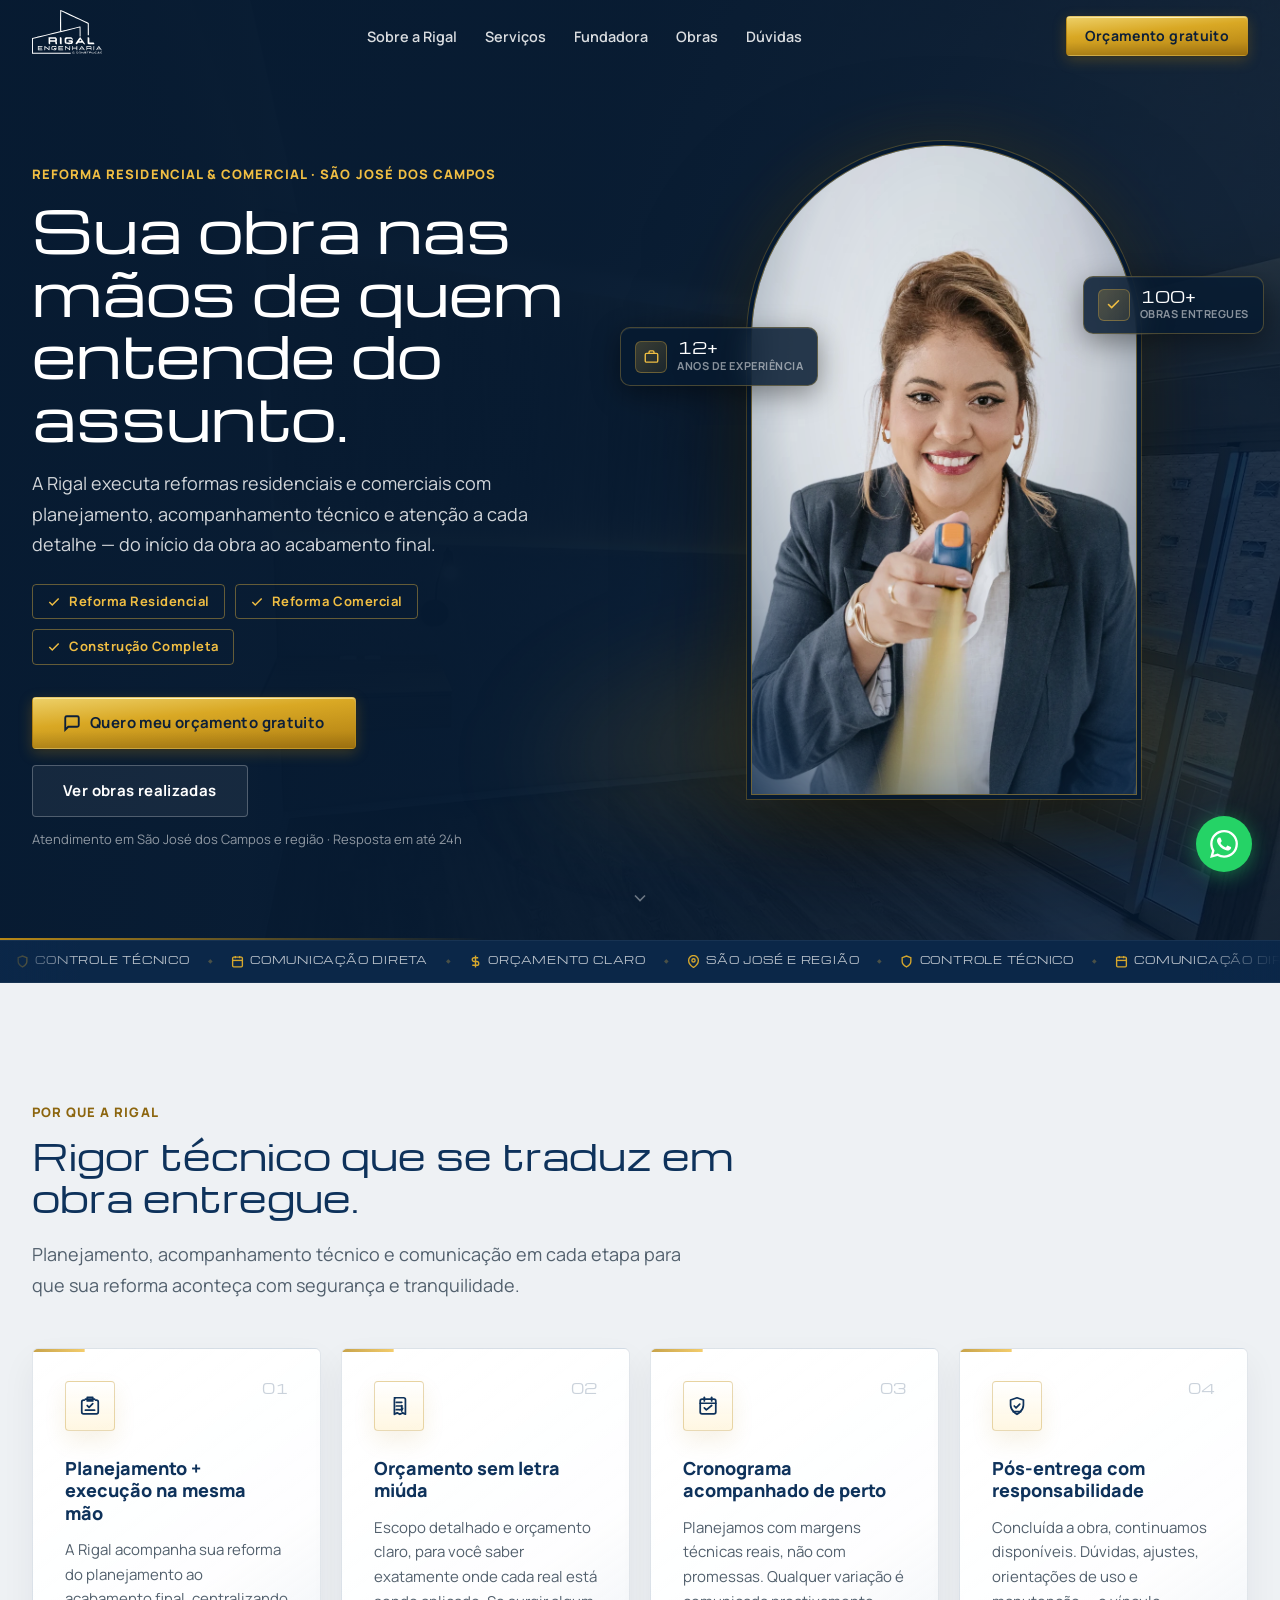
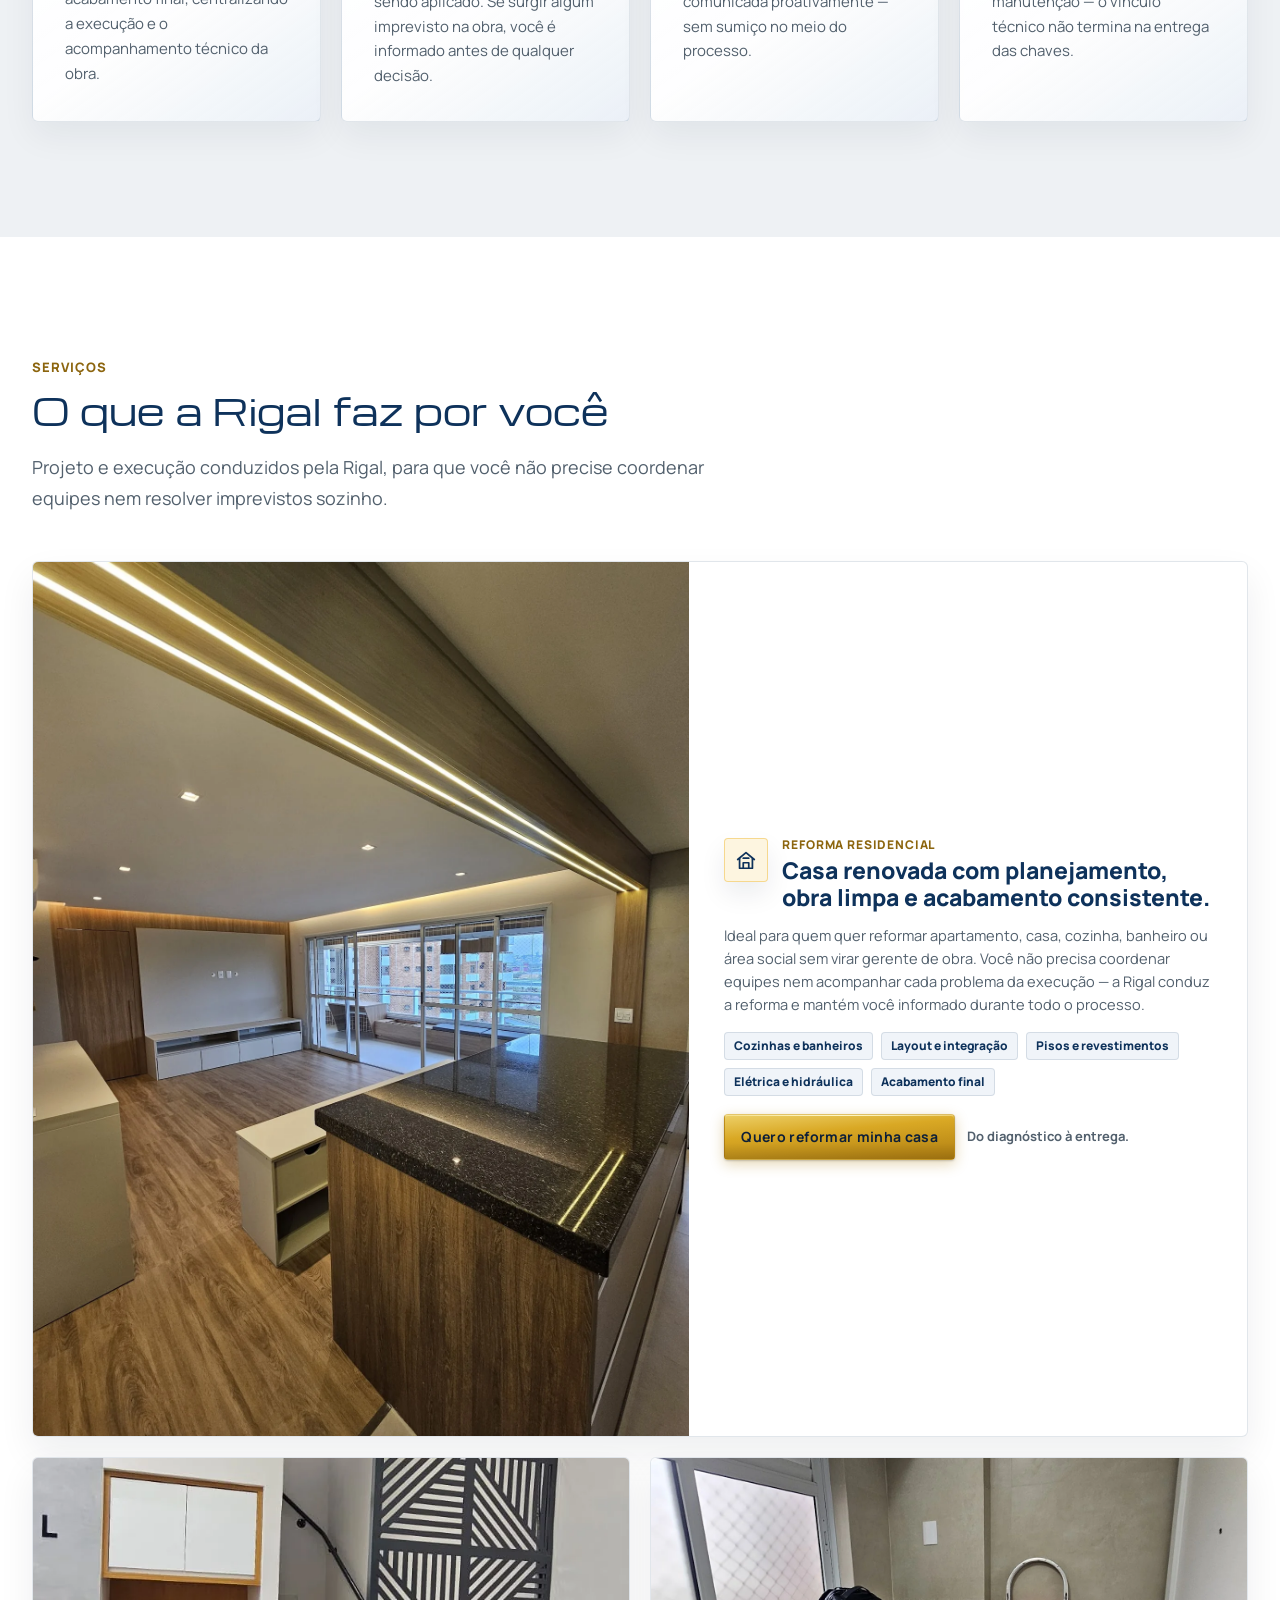
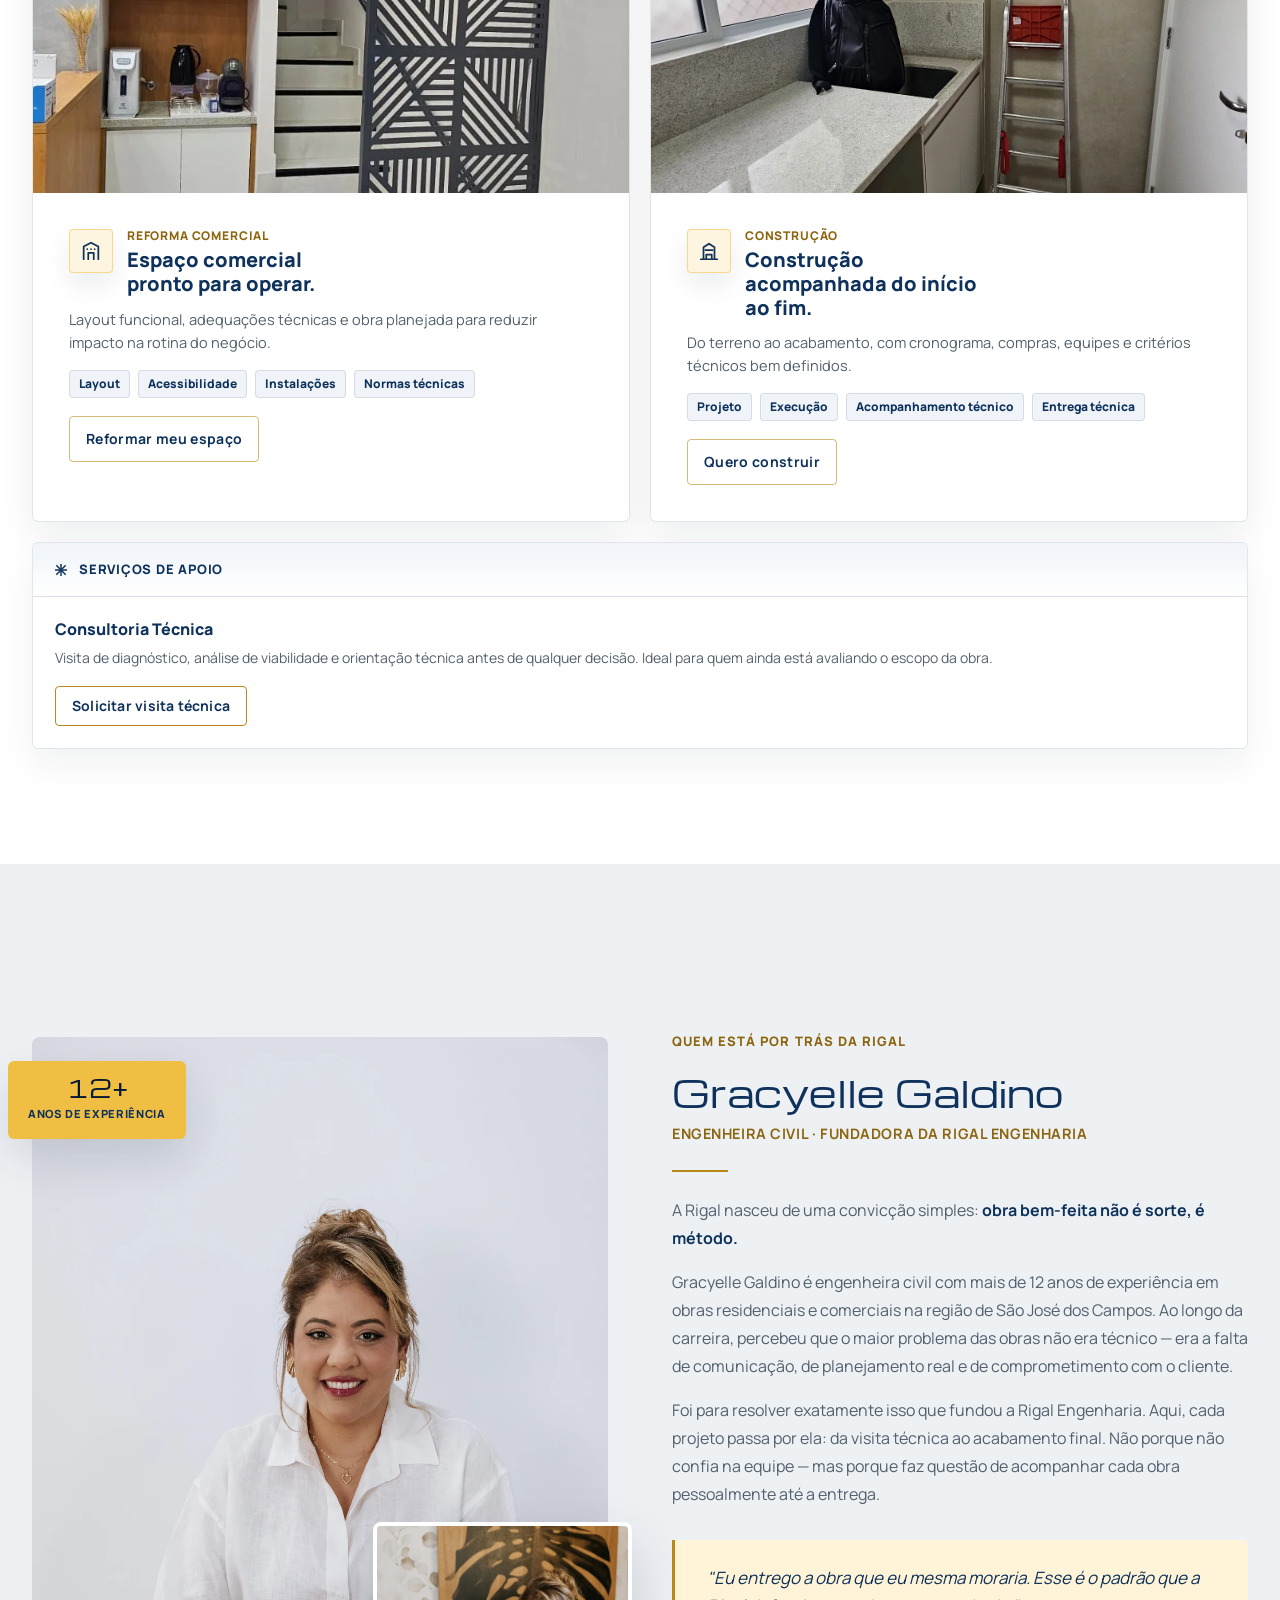
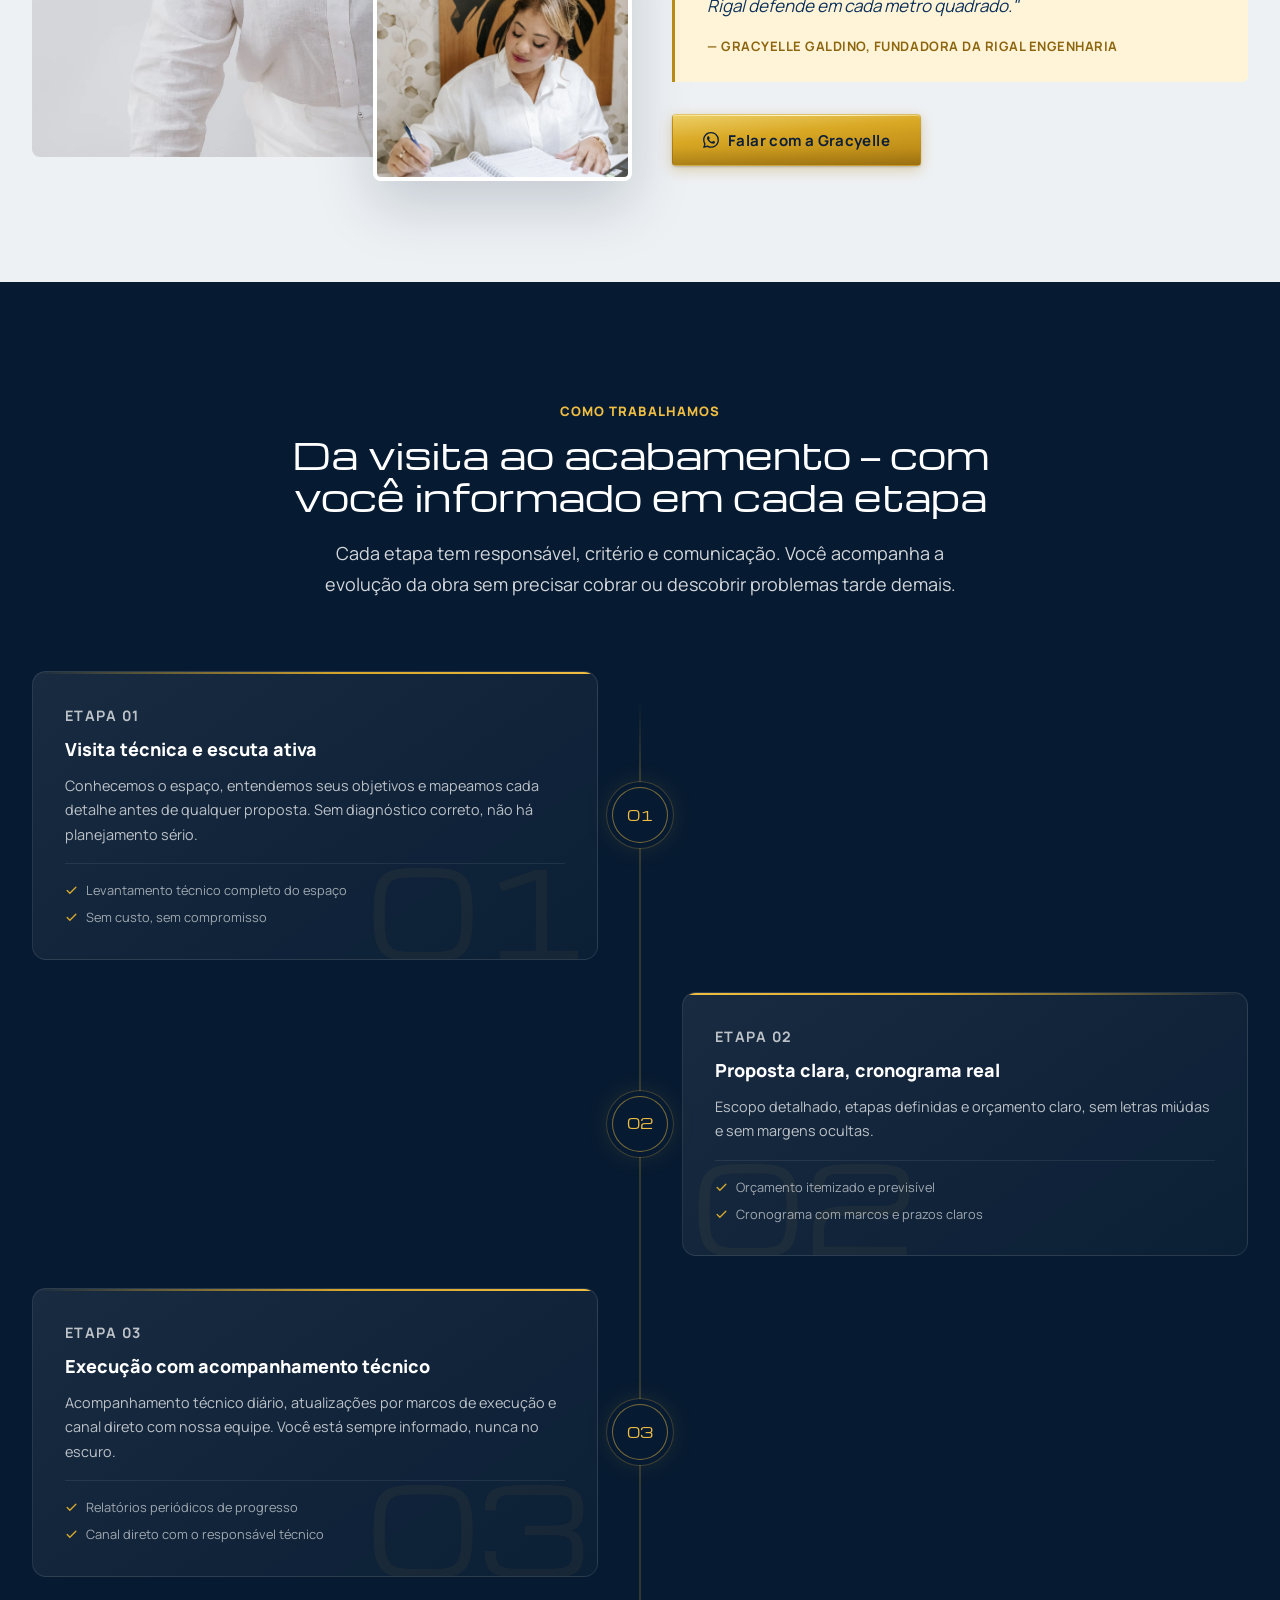
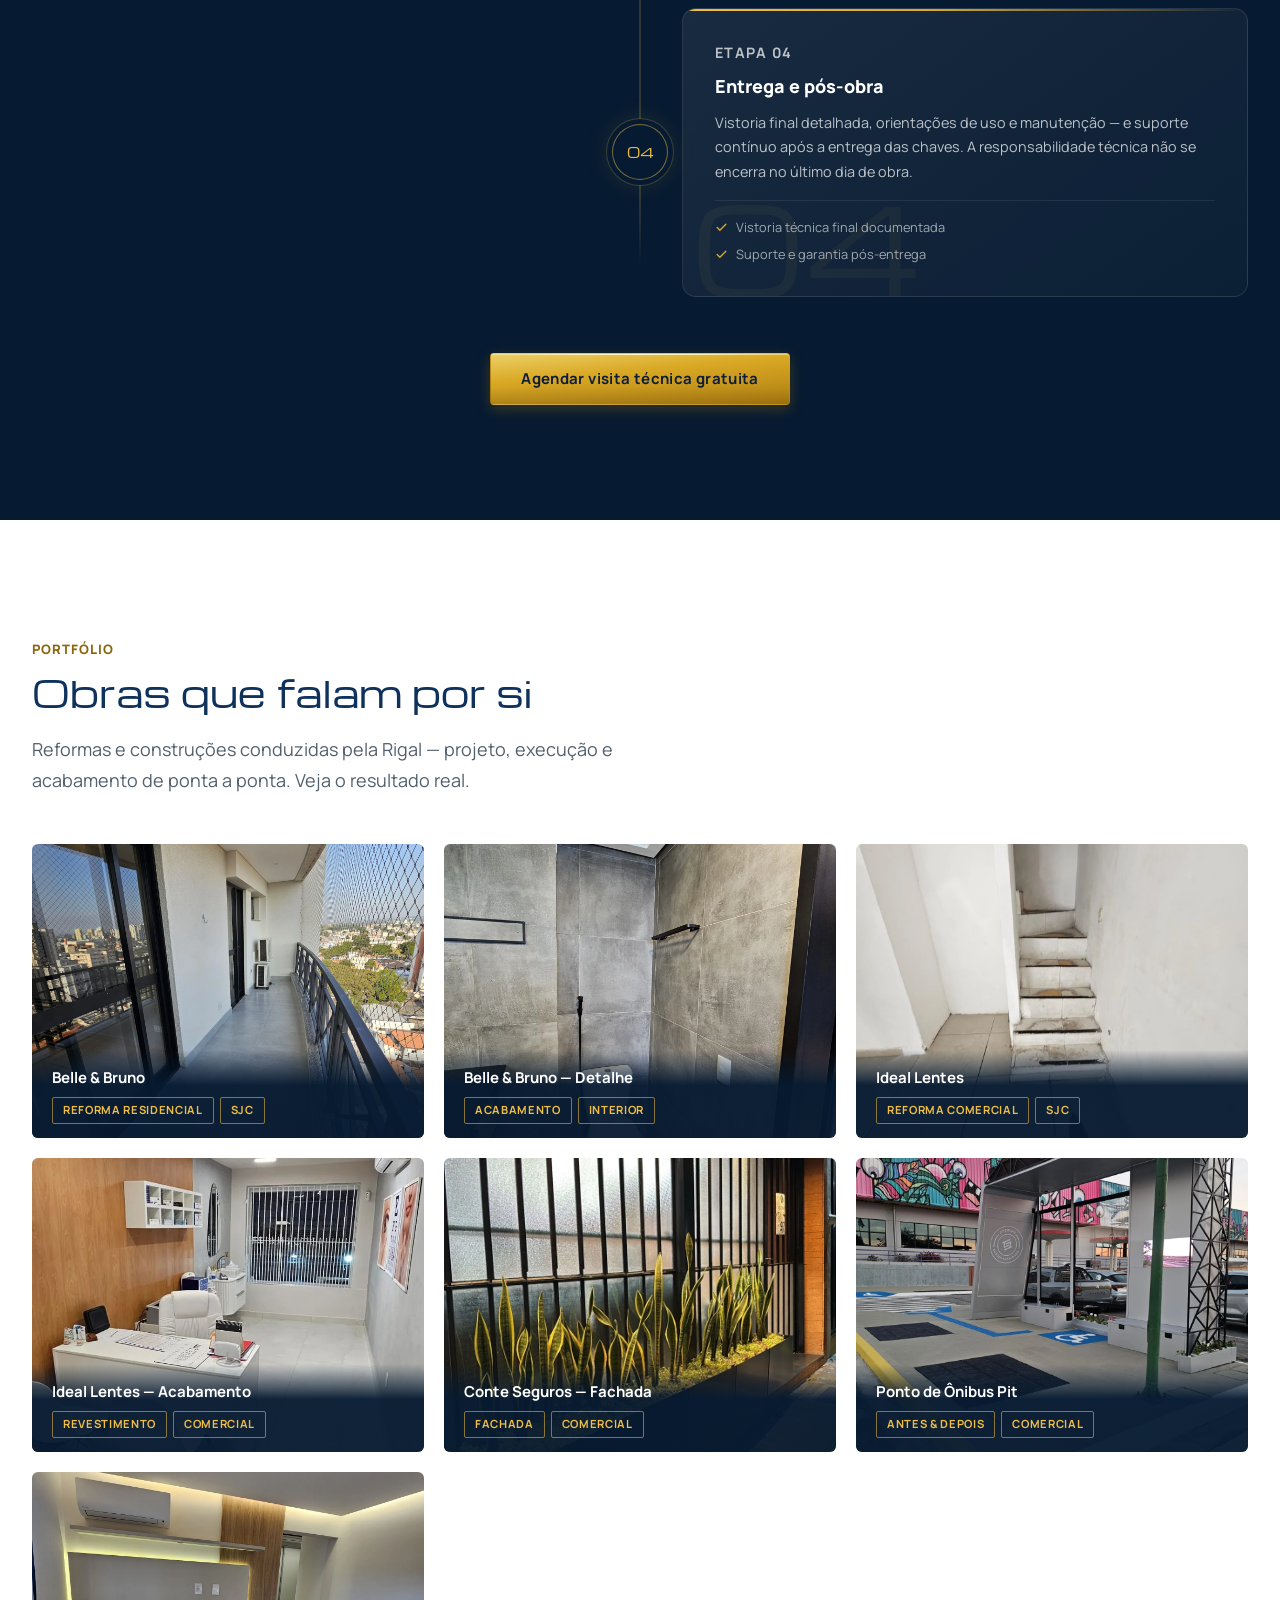
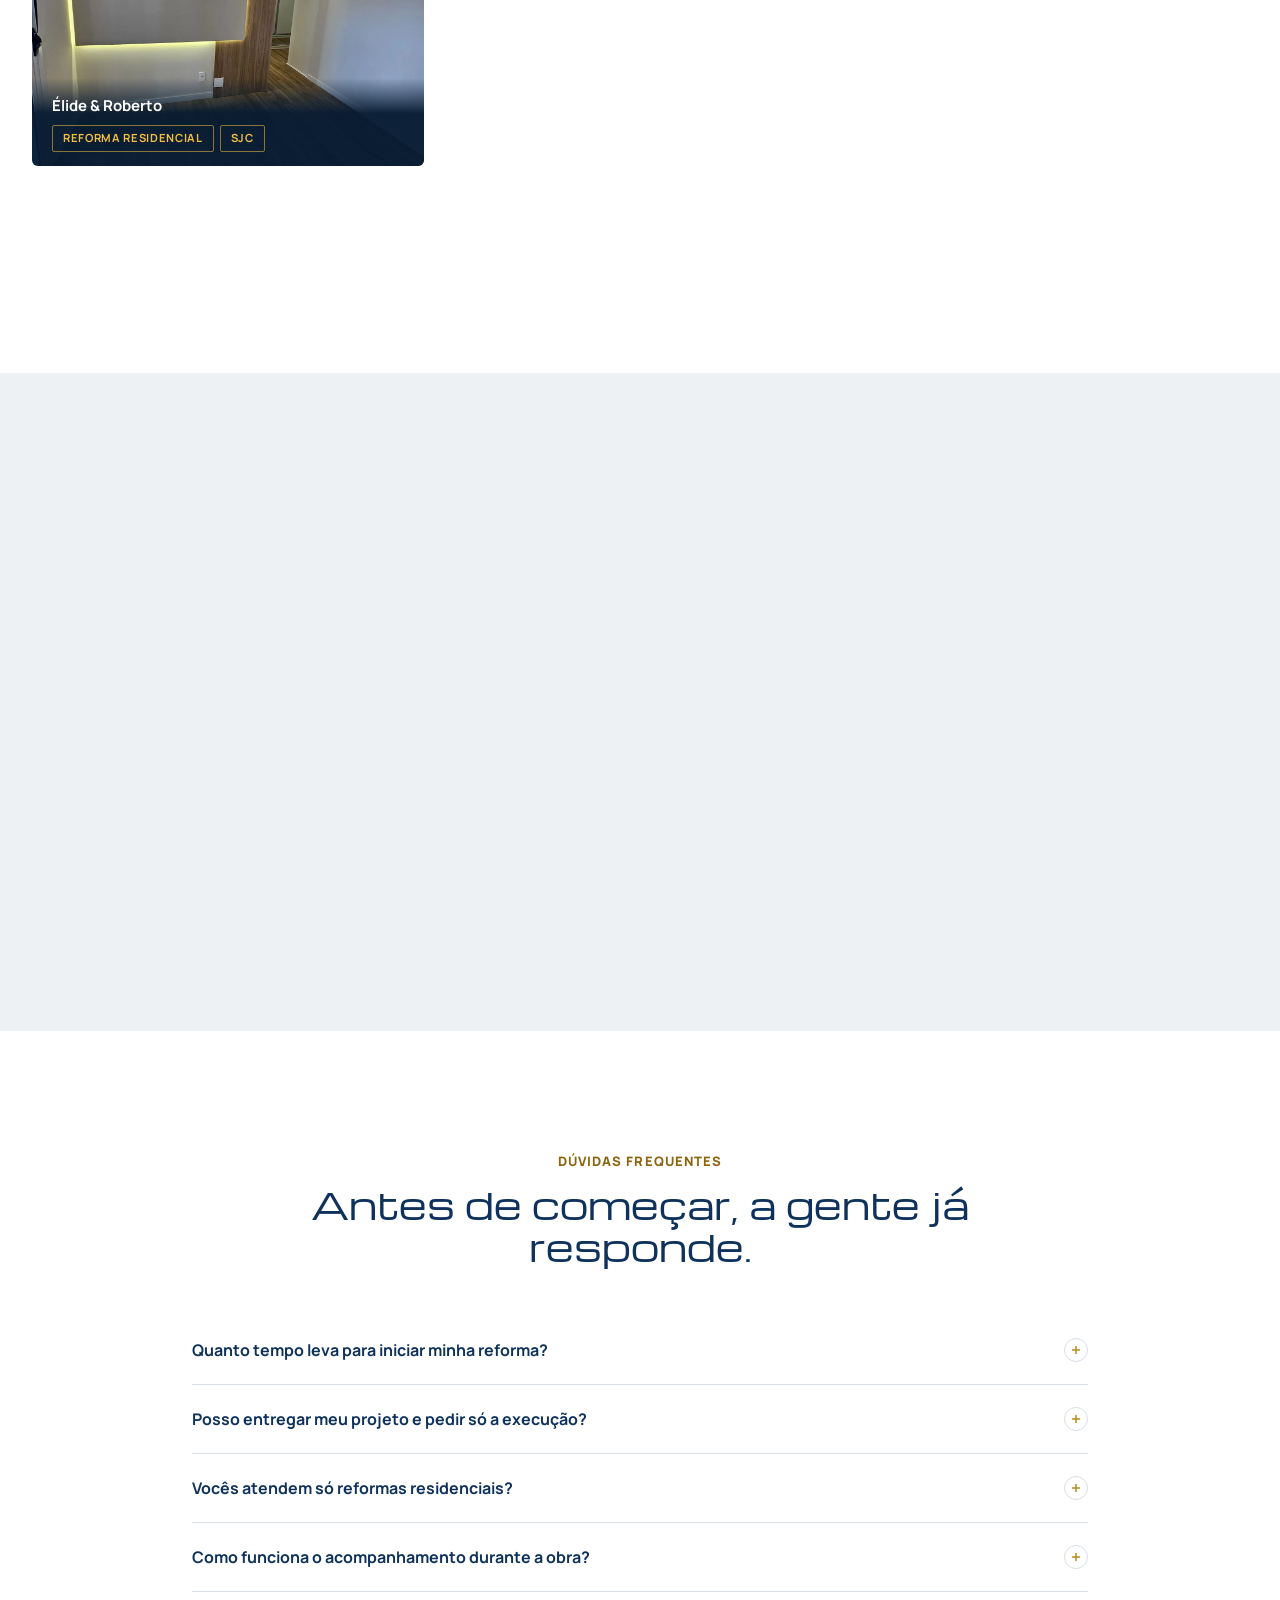
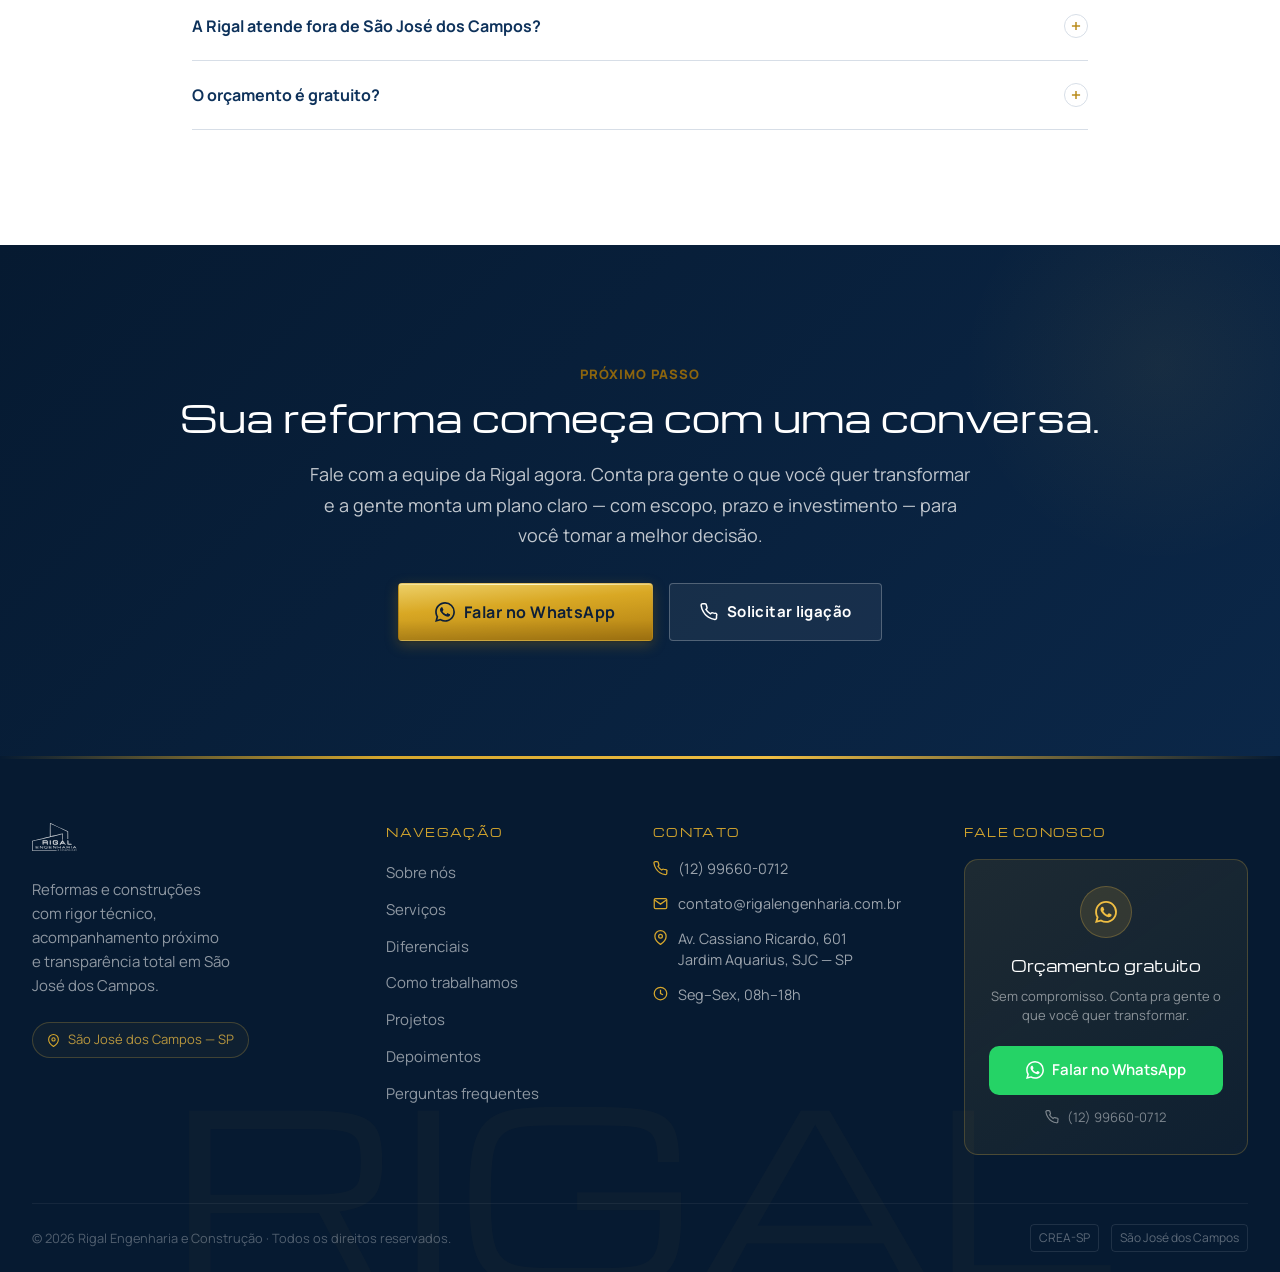
==== commit 9e20d749: "Revisa textos do site para posicionar a Rigal como executora de reformas Remove menções a gerenciame" ====
--- a/index.html
+++ b/index.html
@@ -14,7 +14,7 @@
 <!-- ─── SEO — Rastreamento e indexação ─────────────────────── -->
 <link rel="canonical" href="https://www.rigalengenharia.com.br/">
 <meta name="robots" content="index, follow, max-snippet:-1, max-image-preview:large, max-video-preview:-1">
-<meta name="author" content="Gracielle Galdino — Rigal Engenharia">
+<meta name="author" content="Gracyelle Galdino — Rigal Engenharia">
 <meta name="theme-color" content="#061a31">
 
 <!-- ─── SEO — Geo (Local SEO) ───────────────────────────────── -->
@@ -1208,7 +1208,7 @@
 }
 .services-secondary-items {
   display: grid;
-  grid-template-columns: 1fr 1fr;
+  grid-template-columns: 1fr;
   gap: 0;
 }
 .service-mini {
@@ -2472,8 +2472,8 @@
     <!-- ── Coluna de texto ── -->
     <div class="hero-text">
       <p class="rg-kicker rg-fade-up" data-hero="0">Reforma Residencial &amp; Comercial · São José dos Campos</p>
-      <h1 class="rg-h1 rg-clip-up" data-hero="1">Sua obra, no prazo certo e com qualidade Rigal.</h1>
-      <p class="rg-lead rg-fade-up" data-hero="2">A Rigal cuida de cada detalhe da sua reforma — do planejamento ao acabamento final — com orçamento transparente, prazo real e comunicação direta. Você acompanha tudo. A gente resolve.</p>
+      <h1 class="rg-h1 rg-clip-up" data-hero="1">Sua obra nas mãos de quem entende do assunto.</h1>
+      <p class="rg-lead rg-fade-up" data-hero="2">A Rigal executa reformas residenciais e comerciais com planejamento, acompanhamento técnico e atenção a cada detalhe — do início da obra ao acabamento final.</p>
       <div class="hero-bullets rg-fade-up" data-hero="3">
         <span class="hero-tag">
           <svg width="14" height="14" viewBox="0 0 24 24" fill="none" stroke="currentColor" stroke-width="2.5"><polyline points="20 6 9 17 4 12"/></svg>
@@ -2499,7 +2499,7 @@
     </div>
 
     <!-- ── Retrato da fundadora ── -->
-    <div class="hero-portrait rg-fade-right" data-hero="2" aria-label="Gracielle Galdino, fundadora da Rigal Engenharia">
+    <div class="hero-portrait rg-fade-right" data-hero="2" aria-label="Gracyelle Galdino, fundadora da Rigal Engenharia">
 
       <!-- Glows ambientais -->
       <div class="hero-portrait-glow" aria-hidden="true"></div>
@@ -2509,7 +2509,7 @@
       <div class="hero-portrait-frame">
         <img
           src="Rigal-Graci/gracy_galdino_87_1.webp"
-          alt="Gracielle Galdino — Engenheira Civil e Fundadora da Rigal Engenharia"
+          alt="Gracyelle Galdino — Engenheira Civil e Fundadora da Rigal Engenharia"
           class="hero-portrait-img"
           loading="eager"
         >
@@ -2554,7 +2554,7 @@
   <div class="trust-track" aria-hidden="true">
     <span class="trust-item"><svg viewBox="0 0 24 24" fill="none" stroke="currentColor" stroke-width="2.5"><path d="M12 22s8-4 8-10V5l-8-3-8 3v7c0 6 8 10 8 10z"/></svg>Controle técnico</span>
     <span class="trust-sep">◆</span>
-    <span class="trust-item"><svg viewBox="0 0 24 24" fill="none" stroke="currentColor" stroke-width="2.5"><rect x="3" y="4" width="18" height="18" rx="2"/><line x1="16" y1="2" x2="16" y2="6"/><line x1="8" y1="2" x2="8" y2="6"/><line x1="3" y1="10" x2="21" y2="10"/></svg>Prazo cumprido</span>
+    <span class="trust-item"><svg viewBox="0 0 24 24" fill="none" stroke="currentColor" stroke-width="2.5"><rect x="3" y="4" width="18" height="18" rx="2"/><line x1="16" y1="2" x2="16" y2="6"/><line x1="8" y1="2" x2="8" y2="6"/><line x1="3" y1="10" x2="21" y2="10"/></svg>Comunicação direta</span>
     <span class="trust-sep">◆</span>
     <span class="trust-item"><svg viewBox="0 0 24 24" fill="none" stroke="currentColor" stroke-width="2.5"><line x1="12" y1="1" x2="12" y2="23"/><path d="M17 5H9.5a3.5 3.5 0 0 0 0 7h5a3.5 3.5 0 0 1 0 7H6"/></svg>Orçamento claro</span>
     <span class="trust-sep">◆</span>
@@ -2563,7 +2563,7 @@
     <!-- set 2 — duplicado para loop contínuo -->
     <span class="trust-item"><svg viewBox="0 0 24 24" fill="none" stroke="currentColor" stroke-width="2.5"><path d="M12 22s8-4 8-10V5l-8-3-8 3v7c0 6 8 10 8 10z"/></svg>Controle técnico</span>
     <span class="trust-sep">◆</span>
-    <span class="trust-item"><svg viewBox="0 0 24 24" fill="none" stroke="currentColor" stroke-width="2.5"><rect x="3" y="4" width="18" height="18" rx="2"/><line x1="16" y1="2" x2="16" y2="6"/><line x1="8" y1="2" x2="8" y2="6"/><line x1="3" y1="10" x2="21" y2="10"/></svg>Prazo cumprido</span>
+    <span class="trust-item"><svg viewBox="0 0 24 24" fill="none" stroke="currentColor" stroke-width="2.5"><rect x="3" y="4" width="18" height="18" rx="2"/><line x1="16" y1="2" x2="16" y2="6"/><line x1="8" y1="2" x2="8" y2="6"/><line x1="3" y1="10" x2="21" y2="10"/></svg>Comunicação direta</span>
     <span class="trust-sep">◆</span>
     <span class="trust-item"><svg viewBox="0 0 24 24" fill="none" stroke="currentColor" stroke-width="2.5"><line x1="12" y1="1" x2="12" y2="23"/><path d="M17 5H9.5a3.5 3.5 0 0 0 0 7h5a3.5 3.5 0 0 1 0 7H6"/></svg>Orçamento claro</span>
     <span class="trust-sep">◆</span>
@@ -2578,7 +2578,7 @@
     <div class="section-header rg-fade-up">
       <p class="rg-kicker">Por que a Rigal</p>
       <h2 class="rg-h2">Rigor técnico que se traduz em obra entregue.</h2>
-      <p class="rg-lead">Controle de escopo, cronograma e comunicação em cada etapa — para que você não precise cobrar o que já foi acordado.</p>
+      <p class="rg-lead">Planejamento, acompanhamento técnico e comunicação em cada etapa para que sua reforma aconteça com segurança e tranquilidade.</p>
     </div>
     <div class="diff-grid rg-stagger">
       <article class="rg-card">
@@ -2590,7 +2590,7 @@
         </div>
         <div class="rg-card__body">
           <h3>Planejamento + execução na mesma mão</h3>
-          <p>Você não fica no meio do caminho entre o projeto e o construtor. A Rigal assume a responsabilidade técnica do início ao acabamento final.</p>
+          <p>A Rigal acompanha sua reforma do planejamento ao acabamento final, centralizando a execução e o acompanhamento técnico da obra.</p>
         </div>
       </article>
       <article class="rg-card">
@@ -2602,7 +2602,7 @@
         </div>
         <div class="rg-card__body">
           <h3>Orçamento sem letra miúda</h3>
-          <p>Escopo detalhado, investimento previsível e nenhuma surpresa no meio da obra. Você sabe exatamente onde cada real será aplicado antes de assinar.</p>
+          <p>Escopo detalhado e orçamento claro, para você saber exatamente onde cada real está sendo aplicado. Se surgir algum imprevisto na obra, você é informado antes de qualquer decisão.</p>
         </div>
       </article>
       <article class="rg-card">
@@ -2613,7 +2613,7 @@
           <span class="rg-card__step">03</span>
         </div>
         <div class="rg-card__body">
-          <h3>Cronograma que se cumpre</h3>
+          <h3>Cronograma acompanhado de perto</h3>
           <p>Planejamos com margens técnicas reais, não com promessas. Qualquer variação é comunicada proativamente — sem sumiço no meio do processo.</p>
         </div>
       </article>
@@ -2639,7 +2639,7 @@
     <div class="section-header rg-fade-up">
       <p class="rg-kicker">Serviços</p>
       <h2 class="rg-h2">O que a Rigal faz por você</h2>
-      <p class="rg-lead">Projeto, execução e gestão integrada — para que você não precise coordenar equipes, cobrar prazos ou resolver imprevistos sozinho.</p>
+      <p class="rg-lead">Projeto e execução conduzidos pela Rigal, para que você não precise coordenar equipes nem resolver imprevistos sozinho.</p>
     </div>
 
     <div class="services-layout rg-stagger">
@@ -2657,7 +2657,7 @@
               <h3>Casa renovada com planejamento, obra limpa e acabamento consistente.</h3>
             </div>
           </div>
-          <p>Ideal para quem quer reformar apartamento, casa, cozinha, banheiro ou área social sem virar gerente de obra. A Rigal assume escopo, fornecedores, execução e comunicação.</p>
+          <p>Ideal para quem quer reformar apartamento, casa, cozinha, banheiro ou área social sem virar gerente de obra. Você não precisa coordenar equipes nem acompanhar cada problema da execução — a Rigal conduz a reforma e mantém você informado durante todo o processo.</p>
           <div class="service-tags" aria-label="Escopos de reforma residencial">
             <span>Cozinhas e banheiros</span>
             <span>Layout e integração</span>
@@ -2711,14 +2711,14 @@
               </span>
               <div>
                 <span class="service-eyebrow">Construção</span>
-                <h3>Construção com gestão do início ao fim.</h3>
+                <h3>Construção acompanhada do início ao fim.</h3>
               </div>
             </div>
             <p>Do terreno ao acabamento, com cronograma, compras, equipes e critérios técnicos bem definidos.</p>
             <div class="service-tags" aria-label="Escopos de construção">
               <span>Projeto</span>
               <span>Execução</span>
-              <span>Fornecedores</span>
+              <span>Acompanhamento técnico</span>
               <span>Entrega técnica</span>
             </div>
             <div class="service-actions">
@@ -2741,11 +2741,6 @@
           <p>Visita de diagnóstico, análise de viabilidade e orientação técnica antes de qualquer decisão. Ideal para quem ainda está avaliando o escopo da obra.</p>
           <a href="https://wa.me/5512996600712?text=Olá!%20Gostaria%20de%20uma%20consultoria%20técnica." target="_blank" rel="noopener" class="rg-btn rg-btn--secondary rg-btn--sm">Solicitar visita técnica</a>
         </div>
-        <div class="service-mini">
-          <h4>Gerenciamento de Obras</h4>
-          <p>Acompanhamento técnico de obras em andamento, controle de fornecedores, verificação de qualidade e relatórios de execução para quem já tem equipe contratada.</p>
-          <a href="https://wa.me/5512996600712?text=Olá!%20Tenho%20interesse%20em%20Gerenciamento%20de%20Obra." target="_blank" rel="noopener" class="rg-btn rg-btn--secondary rg-btn--sm">Saber mais</a>
-        </div>
       </div>
     </div>
   </div>
@@ -2757,10 +2752,10 @@
     <div class="founder-layout">
       <div class="founder-img-wrap rg-fade-left">
         <div class="founder-img-main">
-          <img src="Rigal-Graci/gracy_galdino_1_1.webp" alt="Gracielle Galdino — Engenheira Civil e Fundadora da Rigal Engenharia" loading="lazy" onerror="this.src='Rigal-Graci/Gracy Galdino-13.webp'">
+          <img src="Rigal-Graci/gracy_galdino_1_1.webp" alt="Gracyelle Galdino — Engenheira Civil e Fundadora da Rigal Engenharia" loading="lazy" onerror="this.src='Rigal-Graci/Gracy Galdino-13.webp'">
         </div>
         <div class="founder-accent">
-          <img src="Rigal-Graci/gracy_galdino_33_1.webp" alt="Gracielle Galdino em obra" loading="lazy" onerror="this.style.display='none'">
+          <img src="Rigal-Graci/gracy_galdino_33_1.webp" alt="Gracyelle Galdino em obra" loading="lazy" onerror="this.style.display='none'">
         </div>
         <div class="founder-credential">
           <strong class="rg-countup" data-target="12" data-suffix="+">12+</strong>
@@ -2770,25 +2765,25 @@
 
       <div class="founder-body rg-fade-right">
         <p class="rg-kicker">Quem está por trás da Rigal</p>
-        <h2 class="rg-h2">Gracielle Galdino</h2>
+        <h2 class="rg-h2">Gracyelle Galdino</h2>
         <p style="color:var(--rg-gold-700);font-weight:700;font-size:.9rem;letter-spacing:.04em;text-transform:uppercase;margin-top:.5rem;margin-bottom:1.5rem;">Engenheira Civil · Fundadora da Rigal Engenharia</p>
 
         <div class="rg-gold-rule rg-rule-animate"></div>
 
         <p style="color:var(--rg-steel);line-height:1.75;margin-bottom:1rem;">A Rigal nasceu de uma convicção simples: <strong style="color:var(--rg-blue-800);">obra bem-feita não é sorte, é método.</strong></p>
 
-        <p style="color:var(--rg-steel);line-height:1.75;margin-bottom:1rem;">Gracielle Galdino é engenheira civil com mais de 12 anos de experiência em obras residenciais e comerciais na região de São José dos Campos. Ao longo da carreira, percebeu que o maior problema das obras não era técnico — era a falta de comunicação, de planejamento real e de comprometimento com o cliente.</p>
-
-        <p style="color:var(--rg-steel);line-height:1.75;margin-bottom:1.5rem;">Foi para resolver exatamente isso que fundou a Rigal Engenharia. Aqui, cada projeto passa por ela: da visita técnica ao acabamento final. Não porque não confia na equipe — mas porque acredita que responsabilidade técnica não se delega.</p>
+        <p style="color:var(--rg-steel);line-height:1.75;margin-bottom:1rem;">Gracyelle Galdino é engenheira civil com mais de 12 anos de experiência em obras residenciais e comerciais na região de São José dos Campos. Ao longo da carreira, percebeu que o maior problema das obras não era técnico — era a falta de comunicação, de planejamento real e de comprometimento com o cliente.</p>
+
+        <p style="color:var(--rg-steel);line-height:1.75;margin-bottom:1.5rem;">Foi para resolver exatamente isso que fundou a Rigal Engenharia. Aqui, cada projeto passa por ela: da visita técnica ao acabamento final. Não porque não confia na equipe — mas porque faz questão de acompanhar cada obra pessoalmente até a entrega.</p>
 
         <div class="founder-quote">
           <p>"Eu entrego a obra que eu mesma moraria. Esse é o padrão que a Rigal defende em cada metro quadrado."</p>
-          <cite>— Gracielle Galdino, fundadora da Rigal Engenharia</cite>
-        </div>
-
-        <a href="https://wa.me/5512996600712?text=Olá%20Gracielle!%20Gostaria%20de%20conversar%20sobre%20meu%20projeto." target="_blank" rel="noopener" class="rg-btn rg-btn--primary">
+          <cite>— Gracyelle Galdino, fundadora da Rigal Engenharia</cite>
+        </div>
+
+        <a href="https://wa.me/5512996600712?text=Olá%20Gracyelle!%20Gostaria%20de%20conversar%20sobre%20meu%20projeto." target="_blank" rel="noopener" class="rg-btn rg-btn--primary">
           <svg width="16" height="16" viewBox="0 0 24 24" fill="currentColor"><path d="M17.472 14.382c-.297-.149-1.758-.867-2.03-.967-.273-.099-.471-.148-.67.15-.197.297-.767.966-.94 1.164-.173.199-.347.223-.644.075-.297-.15-1.255-.463-2.39-1.475-.883-.788-1.48-1.761-1.653-2.059-.173-.297-.018-.458.13-.606.134-.133.298-.347.446-.52.149-.174.198-.298.298-.497.099-.198.05-.371-.025-.52-.075-.149-.669-1.612-.916-2.207-.242-.579-.487-.5-.669-.51-.173-.008-.371-.01-.57-.01-.198 0-.52.074-.792.372-.272.297-1.04 1.016-1.04 2.479 0 1.462 1.065 2.875 1.213 3.074.149.198 2.096 3.2 5.077 4.487.709.306 1.262.489 1.694.625.712.227 1.36.195 1.871.118.571-.085 1.758-.719 2.006-1.413.248-.694.248-1.289.173-1.413-.074-.124-.272-.198-.57-.347m-5.421 7.403h-.004a9.87 9.87 0 0 1-5.031-1.378l-.361-.214-3.741.982.998-3.648-.235-.374a9.86 9.86 0 0 1-1.51-5.26c.001-5.45 4.436-9.884 9.888-9.884 2.64 0 5.122 1.03 6.988 2.898a9.825 9.825 0 0 1 2.893 6.994c-.003 5.45-4.437 9.884-9.885 9.884m8.413-18.297A11.815 11.815 0 0 0 12.05 0C5.495 0 .16 5.335.157 11.892c0 2.096.547 4.142 1.588 5.945L.057 24l6.305-1.654a11.882 11.882 0 0 0 5.683 1.448h.005c6.554 0 11.89-5.335 11.893-11.893a11.821 11.821 0 0 0-3.48-8.413Z"/></svg>
-          Falar com a Gracielle
+          Falar com a Gracyelle
         </a>
       </div>
     </div>
@@ -2800,7 +2795,7 @@
   <div class="rg-container">
     <div class="section-header centered rg-fade-up">
       <p class="rg-kicker">Como trabalhamos</p>
-      <h2 class="rg-h2">Da visita ao acabamento — sem surpresas</h2>
+      <h2 class="rg-h2">Da visita ao acabamento — com você informado em cada etapa</h2>
       <p class="rg-lead">Cada etapa tem responsável, critério e comunicação. Você acompanha a evolução da obra sem precisar cobrar ou descobrir problemas tarde demais.</p>
     </div>
 
@@ -2840,7 +2835,7 @@
           <span class="proc-card-ghost" aria-hidden="true">02</span>
           <p class="proc-tag">Etapa 02</p>
           <h3>Proposta clara, cronograma real</h3>
-          <p>Escopo detalhado, etapas definidas e investimento previsível. Sem letras miúdas, sem margens ocultas e sem promessas que não podem ser cumpridas.</p>
+          <p>Escopo detalhado, etapas definidas e orçamento claro, sem letras miúdas e sem margens ocultas.</p>
           <ul class="proc-checks">
             <li class="proc-check">
               <svg viewBox="0 0 24 24" fill="none" stroke="currentColor" stroke-linecap="round"><polyline points="20 6 9 17 4 12"/></svg>
@@ -2859,7 +2854,7 @@
         <div class="proc-card">
           <span class="proc-card-ghost" aria-hidden="true">03</span>
           <p class="proc-tag">Etapa 03</p>
-          <h3>Execução com gestão ativa</h3>
+          <h3>Execução com acompanhamento técnico</h3>
           <p>Acompanhamento técnico diário, atualizações por marcos de execução e canal direto com nossa equipe. Você está sempre informado, nunca no escuro.</p>
           <ul class="proc-checks">
             <li class="proc-check">
@@ -3045,7 +3040,7 @@
           <svg width="16" height="16" viewBox="0 0 24 24" fill="currentColor"><polygon points="12 2 15.09 8.26 22 9.27 17 14.14 18.18 21.02 12 17.77 5.82 21.02 7 14.14 2 9.27 8.91 8.26 12 2"/></svg>
           <svg width="16" height="16" viewBox="0 0 24 24" fill="currentColor"><polygon points="12 2 15.09 8.26 22 9.27 17 14.14 18.18 21.02 12 17.77 5.82 21.02 7 14.14 2 9.27 8.91 8.26 12 2"/></svg>
         </div>
-        <blockquote>"A reforma da nossa cozinha e sala foi entregue dentro do prazo combinado e o acabamento superou nossas expectativas. A Gracielle acompanhou cada etapa pessoalmente."</blockquote>
+        <blockquote>"A reforma da nossa cozinha e sala foi entregue dentro do prazo combinado e o acabamento superou nossas expectativas. A Gracyelle acompanhou cada etapa pessoalmente."</blockquote>
         <div class="testimonial-author">
           <strong>Belle &amp; Bruno</strong>
           <span>São José dos Campos · Reforma Residencial Completa</span>
@@ -3073,7 +3068,7 @@
           <svg width="16" height="16" viewBox="0 0 24 24" fill="currentColor"><polygon points="12 2 15.09 8.26 22 9.27 17 14.14 18.18 21.02 12 17.77 5.82 21.02 7 14.14 2 9.27 8.91 8.26 12 2"/></svg>
           <svg width="16" height="16" viewBox="0 0 24 24" fill="currentColor"><polygon points="12 2 15.09 8.26 22 9.27 17 14.14 18.18 21.02 12 17.77 5.82 21.02 7 14.14 2 9.27 8.91 8.26 12 2"/></svg>
         </div>
-        <blockquote>"O orçamento foi transparente desde o início e não tivemos nenhuma surpresa financeira. O relacionamento com a Gracielle transmite segurança em cada decisão tomada."</blockquote>
+        <blockquote>"O orçamento foi transparente desde o início e não tivemos nenhuma surpresa financeira. O relacionamento com a Gracyelle transmite segurança em cada decisão tomada."</blockquote>
         <div class="testimonial-author">
           <strong>Élide &amp; Roberto</strong>
           <span>São José dos Campos · Reforma Residencial</span>
@@ -3103,14 +3098,14 @@
           Posso entregar meu projeto e pedir só a execução?
           <span class="faq-icon"><svg width="14" height="14" viewBox="0 0 24 24" fill="none" stroke="currentColor" stroke-width="2.5"><line x1="12" y1="5" x2="12" y2="19"/><line x1="5" y1="12" x2="19" y2="12"/></svg></span>
         </div>
-        <div class="faq-answer"><div class="faq-answer-inner">Sim. Podemos entrar apenas na execução e gestão da obra sem precisar refazer o projeto. Se necessário, fazemos uma revisão técnica antes de iniciar para garantir que tudo está tecnicamente viável.</div></div>
+        <div class="faq-answer"><div class="faq-answer-inner">Sim. Podemos entrar apenas na execução da obra sem precisar refazer o projeto. Se necessário, fazemos uma revisão técnica antes de iniciar para garantir que tudo está tecnicamente viável.</div></div>
       </div>
       <div class="faq-item">
         <div class="faq-question" onclick="toggleFaq(this)">
           Vocês atendem só reformas residenciais?
           <span class="faq-icon"><svg width="14" height="14" viewBox="0 0 24 24" fill="none" stroke="currentColor" stroke-width="2.5"><line x1="12" y1="5" x2="12" y2="19"/><line x1="5" y1="12" x2="19" y2="12"/></svg></span>
         </div>
-        <div class="faq-answer"><div class="faq-answer-inner">Não. Atendemos reformas residenciais e comerciais, além de construções completas e gerenciamento de obras. A reforma residencial é nosso principal foco, mas temos capacidade técnica para projetos de maior escopo.</div></div>
+        <div class="faq-answer"><div class="faq-answer-inner">Não. Atendemos reformas residenciais e comerciais, além de construções completas. A reforma residencial é nosso principal foco, mas temos capacidade técnica para projetos de maior escopo.</div></div>
       </div>
       <div class="faq-item">
         <div class="faq-question" onclick="toggleFaq(this)">
@@ -3173,7 +3168,7 @@
             <path d="M267.835 184.594C268.319 184.402 268.897 184.426 269.119 184.647C269.342 184.868 268.946 185.025 268.24 184.997C267.46 184.965 267.301 184.807 267.835 184.594ZM0 151.087V118.456L1.50728 117.8C2.33628 117.439 15.3743 114.153 30.4806 110.498C87.4267 96.7195 118.162 89.2195 118.858 88.9325C119.294 88.7528 119.247 88.6151 118.74 88.5833C117.782 88.5231 117.571 50.9229 118.347 18.4716L118.788 0H120.281C121.102 0 132.283 4.89905 145.127 10.8868C199.836 36.3909 237.537 54.1368 238.318 54.7518C238.962 55.259 239.155 61.3163 239.155 80.9573V106.503H236.811H234.466V81.9549V57.4067L199.798 41.2465C180.731 32.3584 155.937 20.7636 144.699 15.4804C133.461 10.1971 123.89 5.71883 123.43 5.5286C122.765 5.25407 122.592 13.7102 122.592 46.5239C122.592 71.3417 122.839 87.8651 123.21 87.8651C123.771 87.8651 132.257 85.8494 184.988 73.1901C194.068 71.0104 202.132 69.227 202.908 69.227C204.314 69.227 204.32 69.3132 204.32 90.1948V111.163H202.311H200.301V92.5246C200.301 82.2737 200.155 73.8865 199.978 73.8865C199.8 73.8865 184.501 77.5965 165.98 82.1309C135.566 89.5772 102.521 97.5284 32.9282 114.145C19.905 117.255 8.07287 120.114 6.63455 120.499L4.01941 121.199V150.461V179.724H83.4029H162.786V181.721V183.718H81.3932H0V151.087ZM266.286 183.249C265.549 183.062 264.57 182.605 264.109 182.233C263.042 181.373 263.02 177.578 264.076 176.529C265.144 175.468 270.957 175.504 271.854 176.577C272.412 177.245 271.76 177.42 268.754 177.409L264.946 177.394L264.737 179.558C264.529 181.7 264.555 181.721 267.45 181.721C269.057 181.721 270.729 181.366 271.165 180.933C271.601 180.5 272.171 180.357 272.432 180.616C273.749 181.925 269.033 183.945 266.286 183.249ZM170.424 182.124C170.227 181.613 170.399 179.965 170.806 178.462C171.529 175.794 171.615 175.73 174.464 175.73C176.439 175.73 177.505 176.053 177.766 176.729C178.475 178.564 177.466 179.724 175.163 179.724C172.568 179.724 170.825 180.288 170.825 181.126C170.825 182.071 177.368 181.845 177.712 180.889C177.876 180.431 178.24 180.269 178.52 180.527C178.8 180.786 178.851 181.46 178.633 182.025C178.097 183.412 170.955 183.497 170.424 182.124ZM176.854 178.06C176.854 177.363 176.147 177.061 174.51 177.061C172.872 177.061 172.165 177.363 172.165 178.06C172.165 178.757 172.872 179.058 174.51 179.058C176.147 179.058 176.854 178.757 176.854 178.06ZM185.726 182.283C184.595 181.158 184.671 177.407 185.846 176.439C186.999 175.488 193.064 175.766 193.401 176.785C193.561 177.269 192.42 177.406 189.936 177.202L186.233 176.897V179.309C186.233 181.707 186.249 181.721 189.113 181.721C190.698 181.721 192.385 181.346 192.863 180.889C193.566 180.216 193.686 180.311 193.493 181.388C193.298 182.477 192.644 182.755 189.907 182.915C187.882 183.033 186.23 182.783 185.726 182.283ZM197.115 182.283C195.983 181.158 196.06 177.407 197.234 176.439C197.767 175.999 199.611 175.743 201.421 175.858L204.655 176.063V179.391V182.719L201.302 182.915C199.272 183.033 197.619 182.784 197.115 182.283ZM203.985 179.391C203.985 177.481 203.847 177.385 200.803 177.191L197.621 176.988V179.391V181.794L200.803 181.591C203.847 181.397 203.985 181.301 203.985 179.391ZM207.67 179.391C207.67 177.15 207.958 175.73 208.414 175.73C208.824 175.73 210.632 176.956 212.434 178.455L215.709 181.179V178.455C215.709 176.956 216.01 175.73 216.378 175.73C216.747 175.73 217.048 177.378 217.048 179.391C217.048 181.405 216.865 183.052 216.642 183.052C216.418 183.052 214.685 181.823 212.79 180.321L209.345 177.589L209.139 180.321C208.833 184.369 207.67 183.633 207.67 179.391ZM220.204 182.637C219.119 181.56 219.937 181.318 223.747 181.592C226.441 181.786 227.767 181.635 227.767 181.135C227.767 180.691 226.481 180.386 224.585 180.379C220.679 180.367 219.543 179.715 219.837 177.652C220.044 176.196 220.414 176.046 224.25 175.865C227.337 175.719 228.437 175.894 228.438 176.53C228.438 177.161 227.445 177.333 224.753 177.166C221.733 176.979 221.068 177.129 221.068 177.998C221.068 178.841 221.832 179.058 224.797 179.058C228.469 179.058 228.523 179.086 228.314 180.889C228.114 182.612 227.885 182.731 224.391 182.915C222.35 183.022 220.466 182.898 220.204 182.637ZM233.796 180.057C233.796 177.305 233.66 177.061 232.121 177.061C231.2 177.061 230.446 176.762 230.446 176.396C230.446 176.026 232.233 175.73 234.466 175.73C236.699 175.73 238.485 176.026 238.485 176.396C238.485 176.762 237.732 177.061 236.811 177.061C235.272 177.061 235.136 177.305 235.136 180.057C235.136 181.704 234.834 183.052 234.466 183.052C234.097 183.052 233.796 181.704 233.796 180.057ZM240.495 179.391V175.73H244.849C247.244 175.73 249.241 175.955 249.287 176.229C249.746 178.992 249.677 183.052 249.171 183.052C248.821 183.052 248.534 182.453 248.534 181.721C248.534 180.567 248.087 180.39 245.184 180.39C242.281 180.39 241.835 180.567 241.835 181.721C241.835 182.453 241.533 183.052 241.165 183.052C240.796 183.052 240.495 181.405 240.495 179.391ZM248.534 178.06C248.534 177.305 247.715 177.061 245.184 177.061C242.654 177.061 241.835 177.305 241.835 178.06C241.835 178.814 242.654 179.058 245.184 179.058C247.715 179.058 248.534 178.814 248.534 178.06ZM252.687 182.253C251.718 181.291 251.604 175.73 252.553 175.73C252.922 175.73 253.223 177.094 253.223 178.762V181.794L256.405 181.591L259.587 181.388L259.793 178.559C259.906 177.003 260.283 175.73 260.631 175.73C261.552 175.73 261.404 181.313 260.458 182.253C259.416 183.289 253.729 183.289 252.687 182.253ZM275.777 181.045C277.442 178.245 279.847 175.332 280.166 175.73C283.134 179.434 285.213 183.052 284.372 183.052C283.82 183.052 283.369 182.753 283.369 182.387C283.369 182.02 281.879 181.721 280.059 181.721C278.238 181.721 276.562 182.02 276.335 182.387C276.107 182.753 275.62 183.052 275.253 183.052C274.885 183.052 275.121 182.149 275.777 181.045ZM281.359 180.111C281.359 179.263 280.465 177.727 279.971 177.727C279.655 177.727 279.074 178.326 278.679 179.058C278.05 180.227 278.17 180.39 279.661 180.39C280.595 180.39 281.359 180.264 281.359 180.111ZM287.771 182.006C286.497 180.74 286.409 178.402 287.576 176.816C288.25 175.9 289.218 175.695 292.098 175.857L295.762 176.063L295.973 178.606C296.089 180.004 295.826 181.577 295.388 182.1C294.298 183.405 289.114 183.341 287.771 182.006ZM294.757 179.355V176.988L291.581 177.191C289.146 177.347 288.351 177.675 288.175 178.598C287.721 180.971 288.573 181.721 291.721 181.721C294.753 181.721 294.757 181.718 294.757 179.355ZM278.396 174.316C278.595 173.995 279.344 173.733 280.059 173.733C280.774 173.733 281.359 173.995 281.359 174.316C281.359 174.636 280.611 174.898 279.697 174.898C278.782 174.898 278.197 174.636 278.396 174.316ZM24.7864 160.42V151.767H34.5C43.767 151.767 44.2136 151.828 44.2136 153.098C44.2136 154.359 43.767 154.43 35.8398 154.43H27.466V156.759V159.089H34.8349C41.7573 159.089 42.2039 159.17 42.2039 160.42C42.2039 161.671 41.7573 161.752 34.8349 161.752H27.466V164.081V166.411H35.8398C43.767 166.411 44.2136 166.482 44.2136 167.742C44.2136 169.012 43.767 169.074 34.5 169.074H24.7864V160.42ZM52.2524 160.42C52.2524 152.858 52.3903 151.767 53.3467 151.767C53.9486 151.767 58.0182 154.62 62.3904 158.107L70.3398 164.448V158.107C70.3398 151.788 70.3451 151.767 72.0145 151.767H73.6893V160.42C73.6893 168.311 73.5829 169.074 72.4829 169.074C71.8194 169.074 67.7497 166.22 63.4392 162.732L55.6019 156.39V162.732C55.6019 169.053 55.5964 169.074 53.9271 169.074H52.2524V160.42ZM83.9426 167.467C82.1743 165.956 82.063 165.545 82.063 160.532C82.063 155.808 82.2475 155.007 83.6871 153.485C85.228 151.855 85.6627 151.767 92.1736 151.767C100.16 151.767 100.875 151.96 102.185 154.477C103.425 156.859 103.423 156.87 101.856 157.277C100.971 157.507 100.206 157.1 99.4958 156.023C98.5181 154.541 98.0312 154.43 92.5131 154.43C88.2261 154.43 86.3641 154.69 85.7976 155.368C85.3183 155.942 85.0912 158.076 85.2131 160.86L85.4126 165.413L92.2919 165.602C98.9268 165.786 99.1915 165.738 99.7405 164.271C100.288 162.807 100.162 162.743 96.3781 162.552C92.9933 162.381 92.4465 162.173 92.4465 161.054C92.4465 159.882 92.9335 159.755 97.3991 159.755C101.297 159.755 102.438 159.979 102.758 160.808C103.633 163.073 103.1 165.247 101.207 167.128C99.303 169.02 99.0621 169.074 92.5354 169.074C86.4047 169.074 85.6591 168.934 83.9426 167.467ZM111.204 160.42V151.767H121.252C130.854 151.767 131.301 151.826 131.301 153.098C131.301 154.359 130.854 154.43 122.927 154.43H114.553V156.759V159.089H121.922C128.845 159.089 129.291 159.17 129.291 160.42C129.291 161.671 128.845 161.752 121.922 161.752H114.553V164.081V166.411H122.927C130.854 166.411 131.301 166.482 131.301 167.742C131.301 169.015 130.854 169.074 121.252 169.074H111.204V160.42ZM139.34 160.42V151.767H140.959C141.849 151.767 142.679 152.069 142.803 152.439C142.927 152.808 146.193 155.624 150.06 158.697L157.092 164.284L157.284 158.025C157.466 152.067 157.547 151.767 158.959 151.766C160.424 151.764 160.439 151.868 160.237 160.419C160.08 167.048 159.825 169.074 159.147 169.074C158.659 169.074 154.759 166.228 150.48 162.75C146.2 159.272 142.546 156.426 142.359 156.426C142.172 156.426 142.019 159.272 142.019 162.75C142.019 168.63 141.925 169.074 140.68 169.074C139.408 169.074 139.34 168.63 139.34 160.42ZM169.485 160.42C169.485 151.89 169.507 151.767 170.993 151.766C172.401 151.765 172.485 152.005 172.27 155.427L172.041 159.089H179.472H186.903V155.428C186.903 151.967 186.994 151.767 188.578 151.767H190.252V160.42V169.074H188.516C186.829 169.074 186.785 168.968 187.008 165.412L187.238 161.75L179.701 161.75L172.165 161.752V165.413C172.165 168.63 172.003 169.074 170.825 169.074C169.554 169.074 169.485 168.63 169.485 160.42ZM202.779 160.445C206.022 155.7 209.127 151.824 209.679 151.832C210.487 151.845 220.785 166.184 221.626 168.467C221.749 168.801 221.136 169.074 220.263 169.074C219.211 169.074 218.277 168.401 217.49 167.077L216.303 165.08H209.61H202.918L201.777 167.073C200.937 168.539 200.14 169.066 198.76 169.069C196.913 169.073 196.974 168.941 202.779 160.445ZM212.141 159.128C210.971 157.319 209.864 155.826 209.679 155.812C209.495 155.797 208.362 157.277 207.162 159.101L204.98 162.417H209.624H214.268L212.141 159.128ZM229.107 160.42V151.767H238.381C250.181 151.767 249.793 151.433 249.793 161.593C249.793 168.553 249.703 169.074 248.494 169.074C247.4 169.074 247.194 168.599 247.194 166.078V163.083H239.49H231.786V166.078C231.786 168.63 231.588 169.074 230.446 169.074C229.175 169.074 229.107 168.63 229.107 160.42ZM247.065 157.258L247.271 154.43H239.529H231.786V156.981C231.786 158.385 231.997 159.742 232.254 159.998C232.512 160.253 235.903 160.378 239.791 160.275L246.859 160.087L247.065 157.258ZM258.582 160.42C258.582 151.891 258.604 151.767 260.09 151.766C261.586 151.764 261.595 151.827 261.392 160.419C261.202 168.478 261.098 169.074 259.885 169.074C258.662 169.074 258.582 168.547 258.582 160.42ZM274.427 160.42C277.929 155.195 280.651 151.781 281.296 151.803C281.895 151.824 284.277 154.793 286.718 158.562C289.113 162.259 291.63 166.136 292.311 167.178L293.549 169.074H291.826C290.588 169.074 289.809 168.51 289.063 167.077L288.024 165.08H281.387C274.779 165.08 274.745 165.088 273.32 167.077C272.401 168.36 271.306 169.074 270.257 169.074C268.742 169.074 269.039 168.456 274.427 160.42ZM285.378 162.027C285.378 161.812 284.412 160.299 283.23 158.664L281.082 155.692L279.952 157.18C279.331 157.999 278.321 159.512 277.708 160.543L276.594 162.417H280.986C283.402 162.417 285.378 162.242 285.378 162.027ZM71.6796 142.781C71.6796 142.232 71.2274 141.782 70.6747 141.782C69.8142 141.782 69.6699 139.822 69.6699 128.137V114.491H84.5114H99.353L101.863 117.113C103.547 118.872 104.524 120.624 104.833 122.438C105.322 125.315 104.744 130.241 103.853 130.788C103.558 130.969 103.722 132.243 104.217 133.621C104.711 134.998 105.129 137.847 105.145 139.952L105.175 143.779H102.495C100.56 143.779 99.8155 143.502 99.8155 142.781C99.8155 142.232 99.3633 141.782 98.8106 141.782C98.0291 141.782 97.8058 140.895 97.8058 137.788V133.795H87.0873H76.3689V138.787V143.779H74.0242C72.3867 143.779 71.6796 143.478 71.6796 142.781ZM97.6768 123.976L97.8828 121.147H87.1258H76.3689V124.16V127.172L86.9198 126.989L97.4708 126.805L97.6768 123.976ZM119.243 142.781C119.243 142.232 118.79 141.782 118.238 141.782C117.377 141.782 117.233 139.822 117.233 128.137V114.491H119.913C121.848 114.491 122.592 114.768 122.592 115.489C122.592 116.038 123.044 116.488 123.597 116.488C124.458 116.488 124.602 118.448 124.602 130.133V143.779H121.922C119.987 143.779 119.243 143.502 119.243 142.781ZM142.525 142.278C141.514 141.456 139.931 139.752 139.008 138.491C137.431 136.337 137.33 135.7 137.33 127.929V119.659L139.931 117.075L142.532 114.491H153.687C166.359 114.491 166.775 114.622 170.134 119.66C172.853 123.74 172.816 125.15 169.988 125.113C168.413 125.093 167.356 124.54 166.167 123.116L164.524 121.147H155.69C143.876 121.147 143.903 121.126 144.168 130.133L144.364 136.79L153.556 136.975C162.354 137.152 162.814 137.095 164.275 135.644L165.801 134.127L160.609 133.933C156.597 133.783 155.417 133.518 155.417 132.768C155.417 132.234 154.965 131.798 154.413 131.798C153.711 131.798 153.408 131.095 153.408 129.468V127.138H161.321H169.233L170.699 129.108C173.536 132.921 172.308 139.503 168.22 142.395C166.43 143.661 165.332 143.779 155.314 143.776C144.961 143.773 144.264 143.691 142.525 142.278ZM184.223 142.781C184.92 141.947 184.823 141.782 183.635 141.782C182.853 141.782 182.226 141.558 182.241 141.283C182.256 141.008 186.27 134.943 191.162 127.804C200.485 114.198 201.802 112.969 204.246 115.601C204.869 116.272 209.539 122.904 214.625 130.339L223.871 143.857L220.651 143.652C217.737 143.466 217.237 143.181 215.397 140.658L213.364 137.87L203.515 137.829L193.666 137.788L191.592 140.784C189.644 143.597 189.332 143.779 186.454 143.779C183.806 143.779 183.503 143.643 184.223 142.781ZM207.93 130.3C207.662 129.842 206.551 128.162 205.463 126.565L203.484 123.663L201.946 125.567C201.1 126.614 199.915 128.295 199.312 129.301L198.215 131.132H203.317C207.212 131.132 208.303 130.935 207.93 130.3ZM235.806 142.781C235.806 142.232 235.353 141.782 234.801 141.782C233.94 141.782 233.796 139.822 233.796 128.137V114.491H236.476C238.411 114.491 239.155 114.768 239.155 115.489C239.155 116.038 239.607 116.488 240.16 116.488C241.01 116.488 241.165 118.078 241.165 126.805V137.123H250.544C258.433 137.123 259.922 137.281 259.922 138.121C259.922 138.67 260.374 139.12 260.927 139.12C261.629 139.12 261.932 139.822 261.932 141.449V143.779H248.869C237.704 143.779 235.806 143.634 235.806 142.781Z" fill="currentColor"/>
           </svg>
         </a>
-        <p class="ft-brand-tagline">Reformas e construções com rigor técnico, prazo cumprido e transparência total em São José dos Campos.</p>
+        <p class="ft-brand-tagline">Reformas e construções com rigor técnico, acompanhamento próximo e transparência total em São José dos Campos.</p>
         <span class="ft-location-badge">
           <svg width="13" height="13" viewBox="0 0 24 24" fill="none" stroke="currentColor" stroke-width="2"><path d="M21 10c0 7-9 13-9 13s-9-6-9-13a9 9 0 0 1 18 0z"/><circle cx="12" cy="10" r="3"/></svg>
           São José dos Campos — SP
@@ -3747,7 +3742,7 @@
             "itemOffered": {
               "@type": "Service",
               "name": "Reforma Residencial",
-              "description": "Reforma completa de residências com planejamento técnico, gestão de cronograma e acabamento de alto padrão."
+              "description": "Reforma completa de residências com planejamento técnico, acompanhamento de cronograma e acabamento de alto padrão."
             }
           },
           {
@@ -3755,7 +3750,7 @@
             "itemOffered": {
               "@type": "Service",
               "name": "Reforma Comercial",
-              "description": "Reforma de espaços comerciais com mínima interrupção das operações e cumprimento de prazos."
+              "description": "Reforma de espaços comerciais com mínima interrupção das operações e planejamento técnico dedicado."
             }
           },
           {
@@ -3765,20 +3760,12 @@
               "name": "Construção Completa",
               "description": "Construção de imóveis residenciais e comerciais do zero, com acompanhamento técnico integral."
             }
-          },
-          {
-            "@type": "Offer",
-            "itemOffered": {
-              "@type": "Service",
-              "name": "Gerenciamento de Obra",
-              "description": "Gestão e fiscalização técnica de obras com relatórios de andamento e comunicação direta."
-            }
           }
         ]
       },
       "founder": {
         "@type": "Person",
-        "name": "Gracielle Galdino",
+        "name": "Gracyelle Galdino",
         "jobTitle": "Engenheira Civil",
         "description": "Engenheira Civil com mais de 12 anos de experiência em obras residenciais e comerciais na região de São José dos Campos e fundadora da Rigal Engenharia.",
         "worksFor": {
@@ -3794,7 +3781,7 @@
       "@id": "https://www.rigalengenharia.com.br/#website",
       "url": "https://www.rigalengenharia.com.br/",
       "name": "Rigal Engenharia",
-      "description": "Reforma residencial e comercial em São José dos Campos — rigor técnico, prazo cumprido e acabamento de alto padrão.",
+      "description": "Reforma residencial e comercial em São José dos Campos — rigor técnico, acompanhamento próximo e acabamento de alto padrão.",
       "inLanguage": "pt-BR",
       "publisher": {
         "@id": "https://www.rigalengenharia.com.br/#business"
@@ -3817,7 +3804,7 @@
           "name": "Posso entregar meu projeto e pedir só a execução?",
           "acceptedAnswer": {
             "@type": "Answer",
-            "text": "Sim. Podemos entrar apenas na execução e gestão da obra sem precisar refazer o projeto. Se necessário, fazemos uma revisão técnica antes de iniciar para garantir que tudo está tecnicamente viável."
+            "text": "Sim. Podemos entrar apenas na execução da obra sem precisar refazer o projeto. Se necessário, fazemos uma revisão técnica antes de iniciar para garantir que tudo está tecnicamente viável."
           }
         },
         {
@@ -3825,7 +3812,7 @@
           "name": "Vocês atendem só reformas residenciais?",
           "acceptedAnswer": {
             "@type": "Answer",
-            "text": "Não. Atendemos reformas residenciais e comerciais, além de construções completas e gerenciamento de obras. A reforma residencial é nosso principal foco, mas temos capacidade técnica para projetos de maior escopo."
+            "text": "Não. Atendemos reformas residenciais e comerciais, além de construções completas. A reforma residencial é nosso principal foco, mas temos capacidade técnica para projetos de maior escopo."
           }
         },
         {
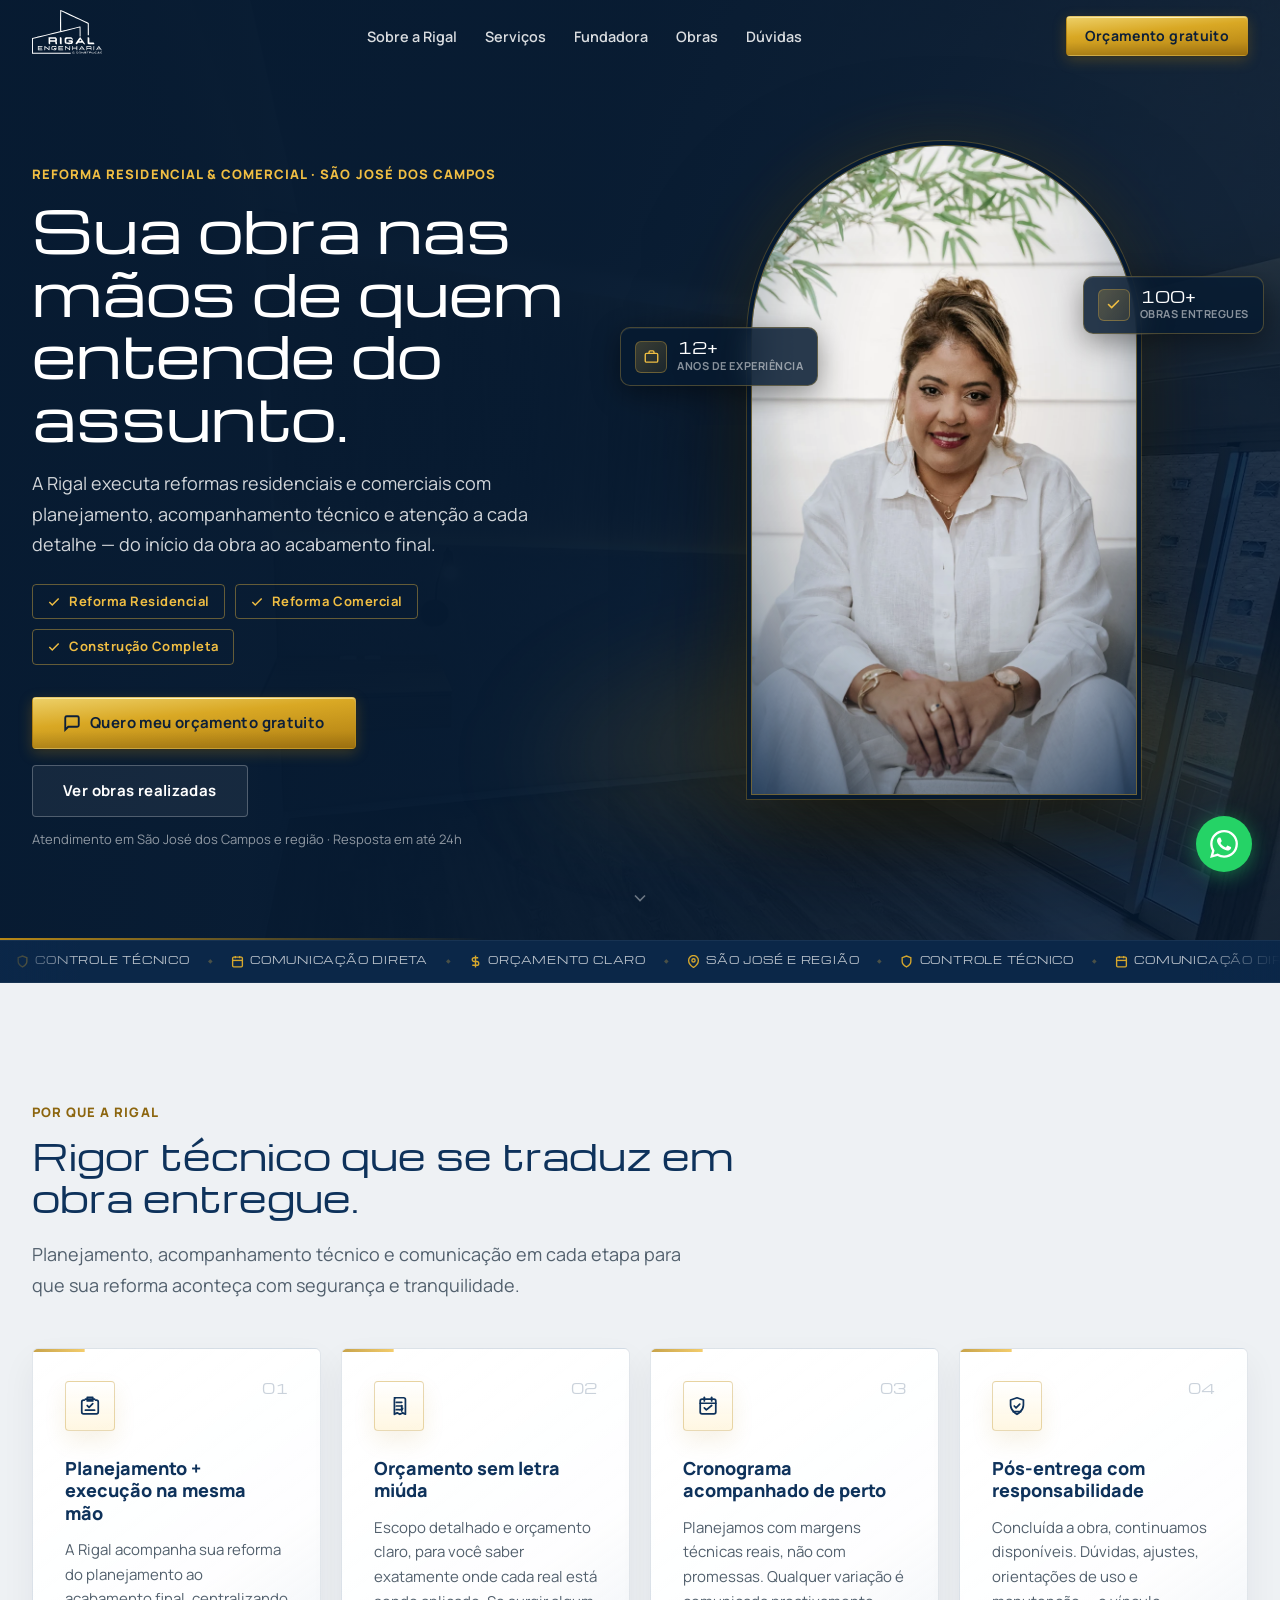
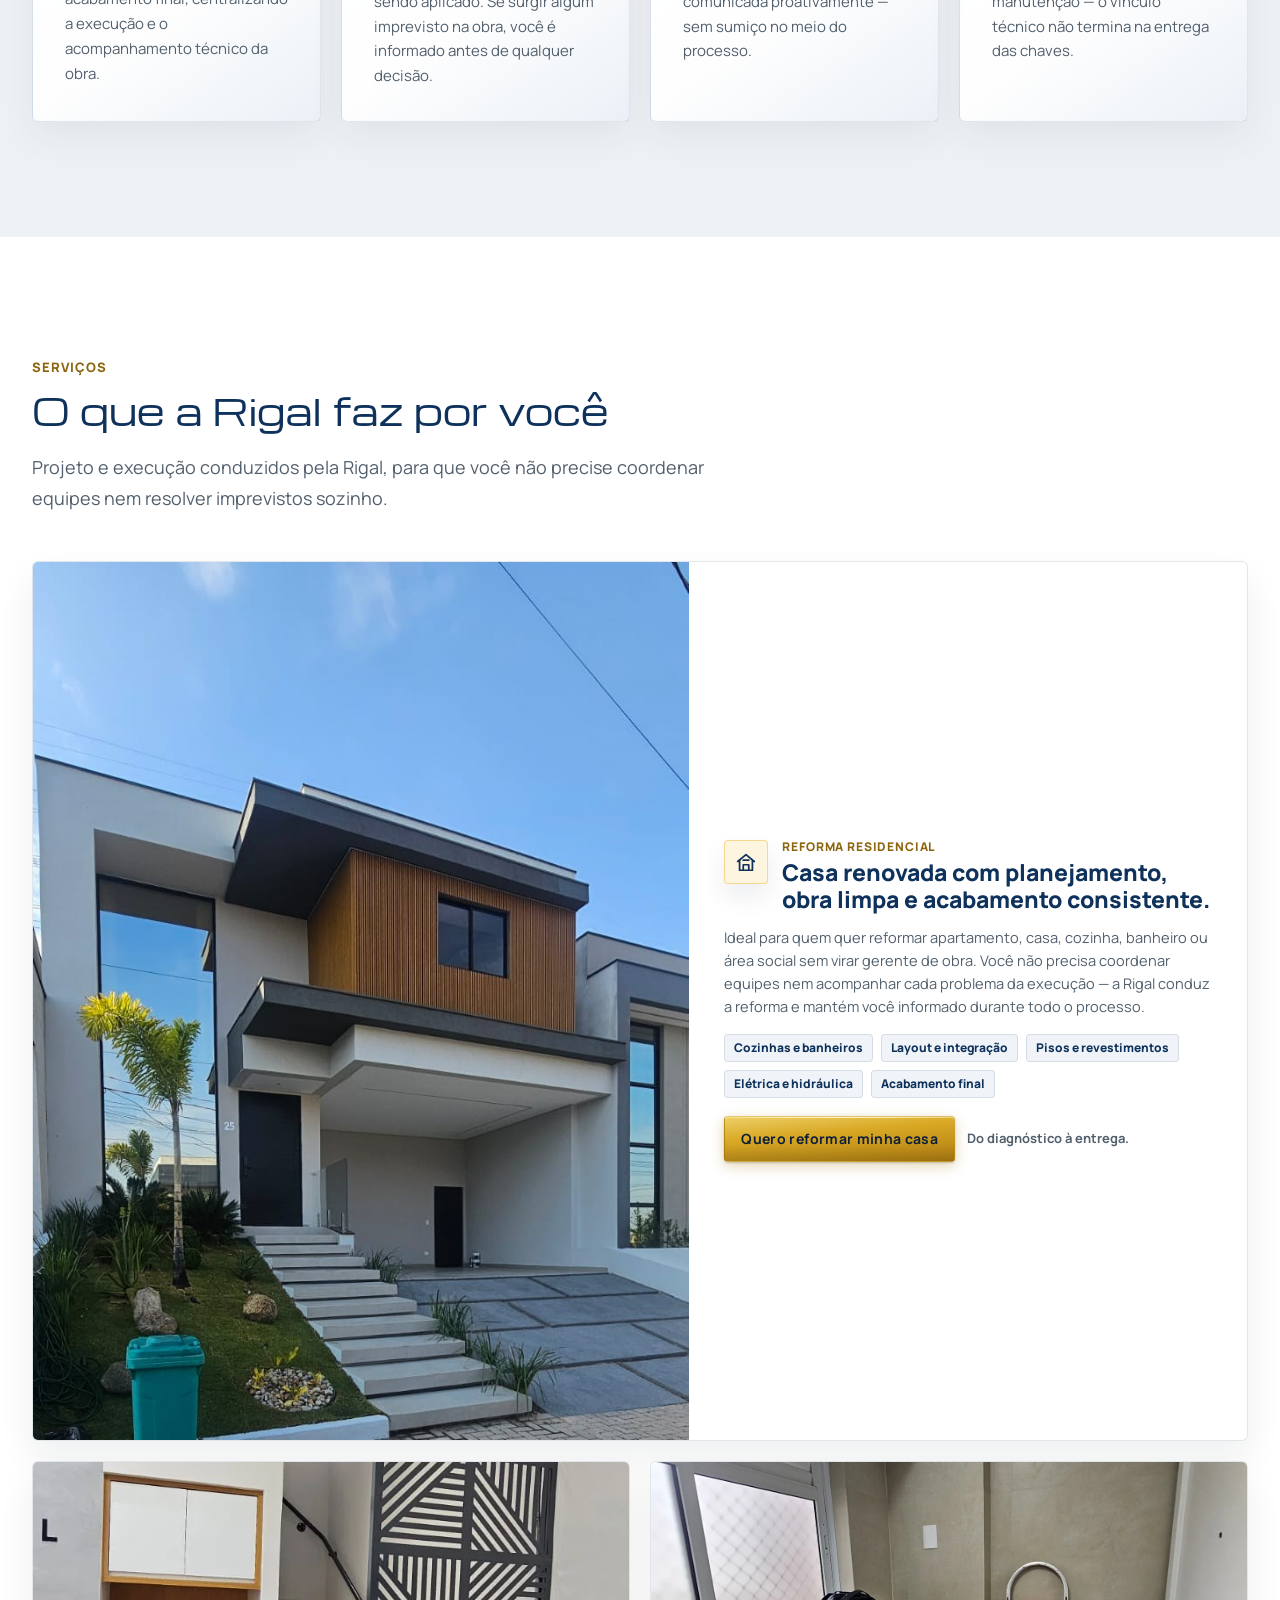
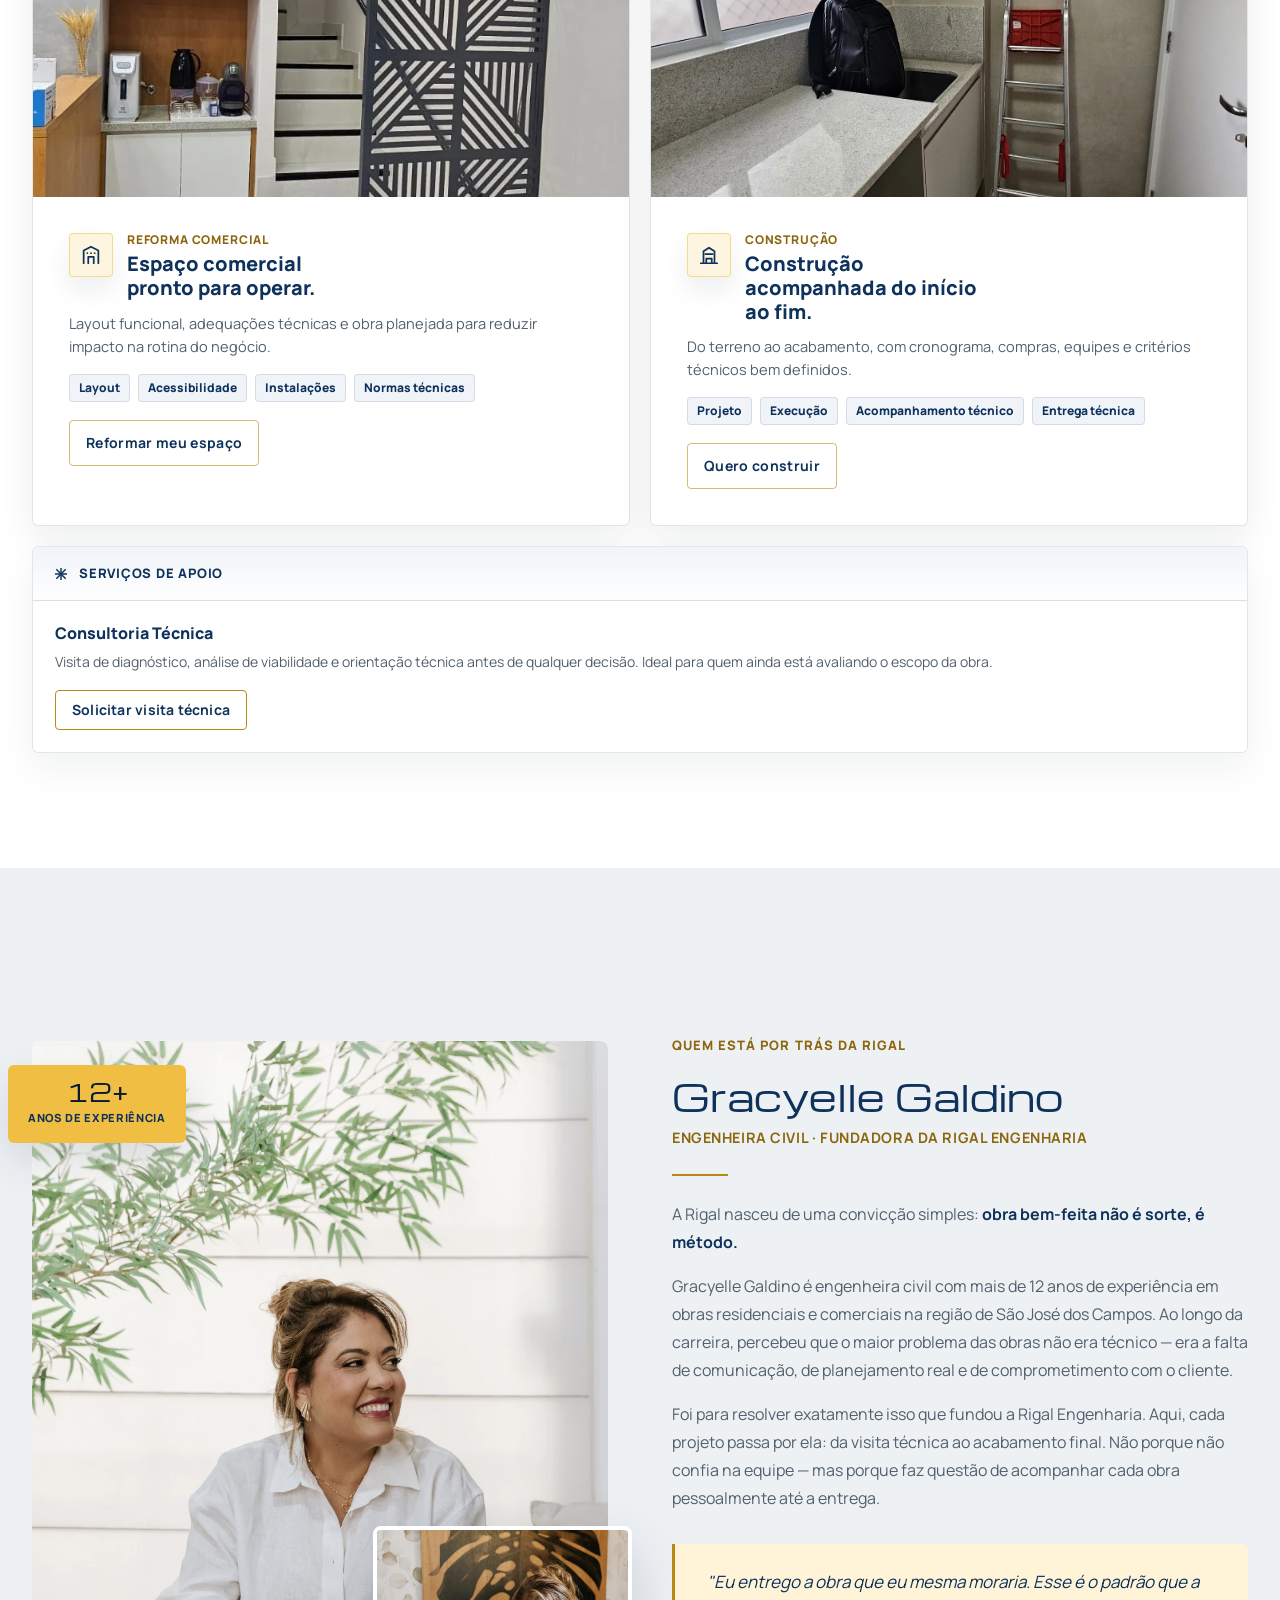
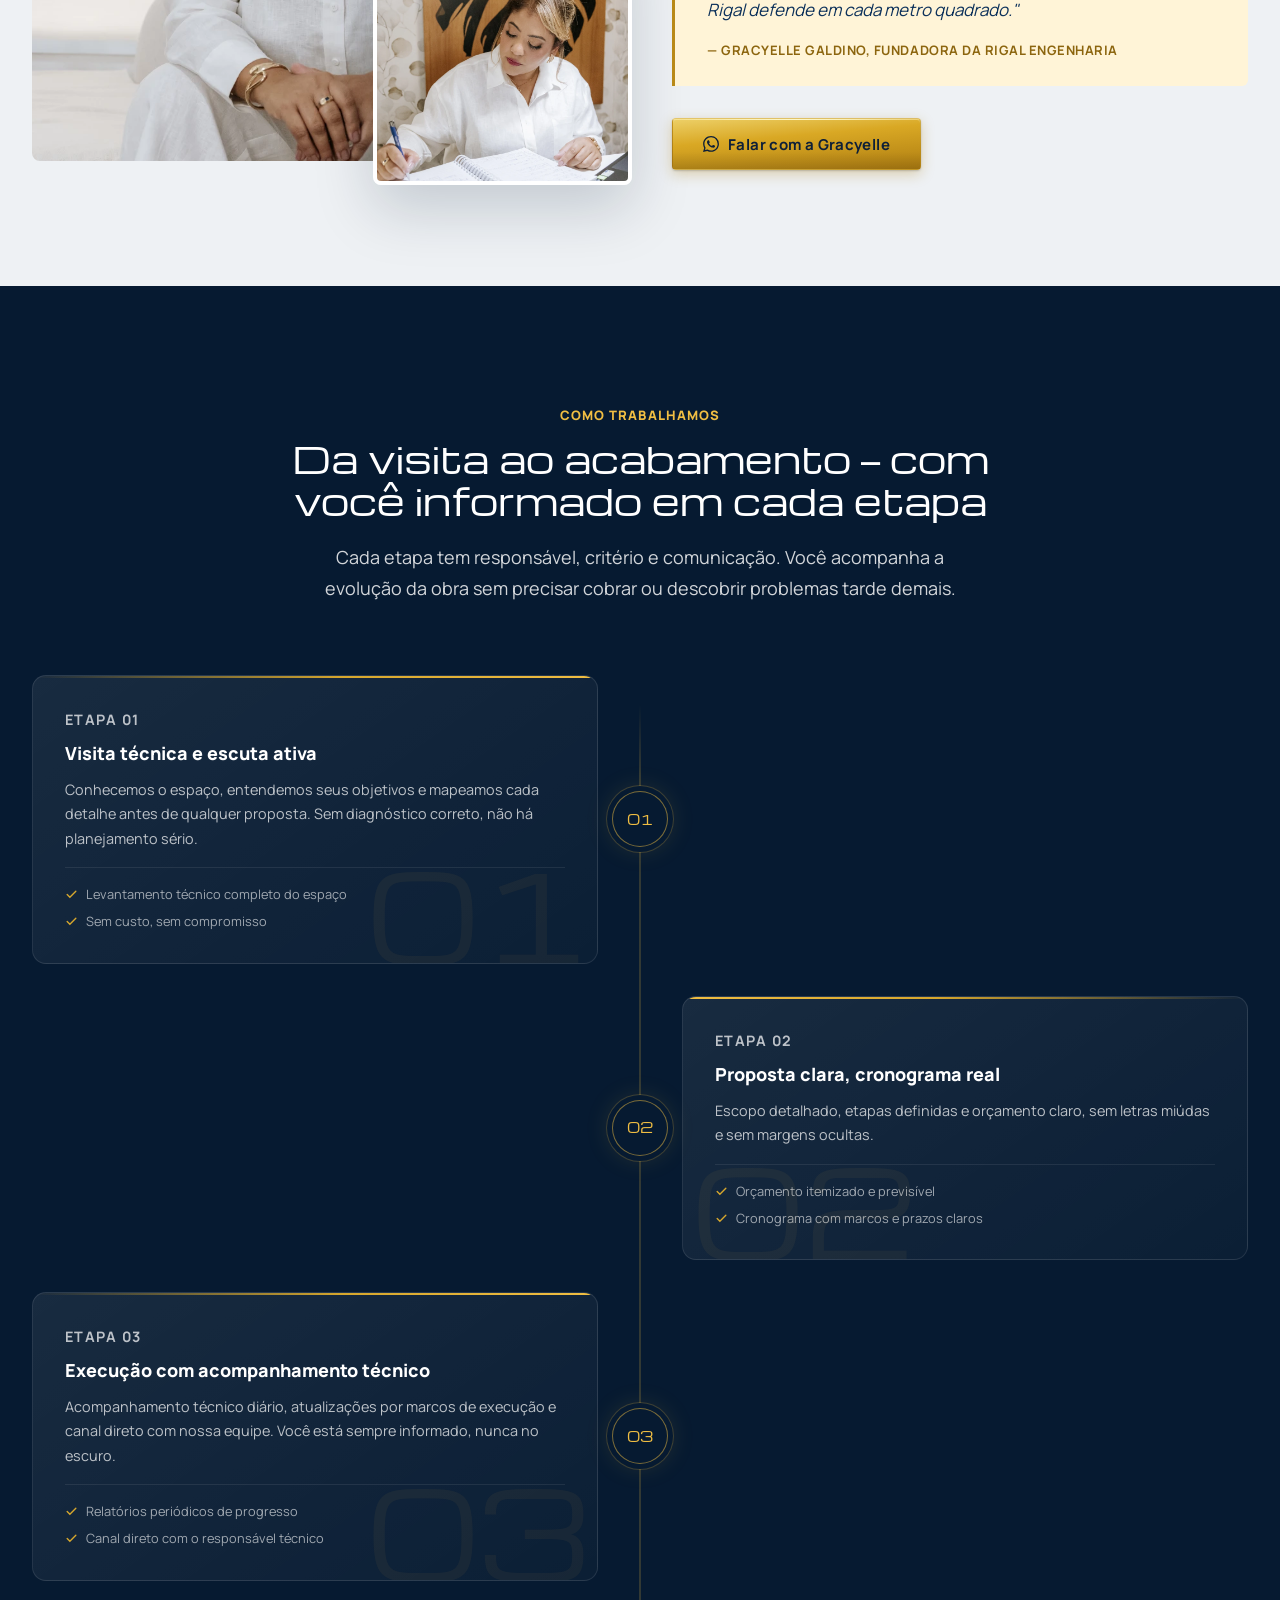
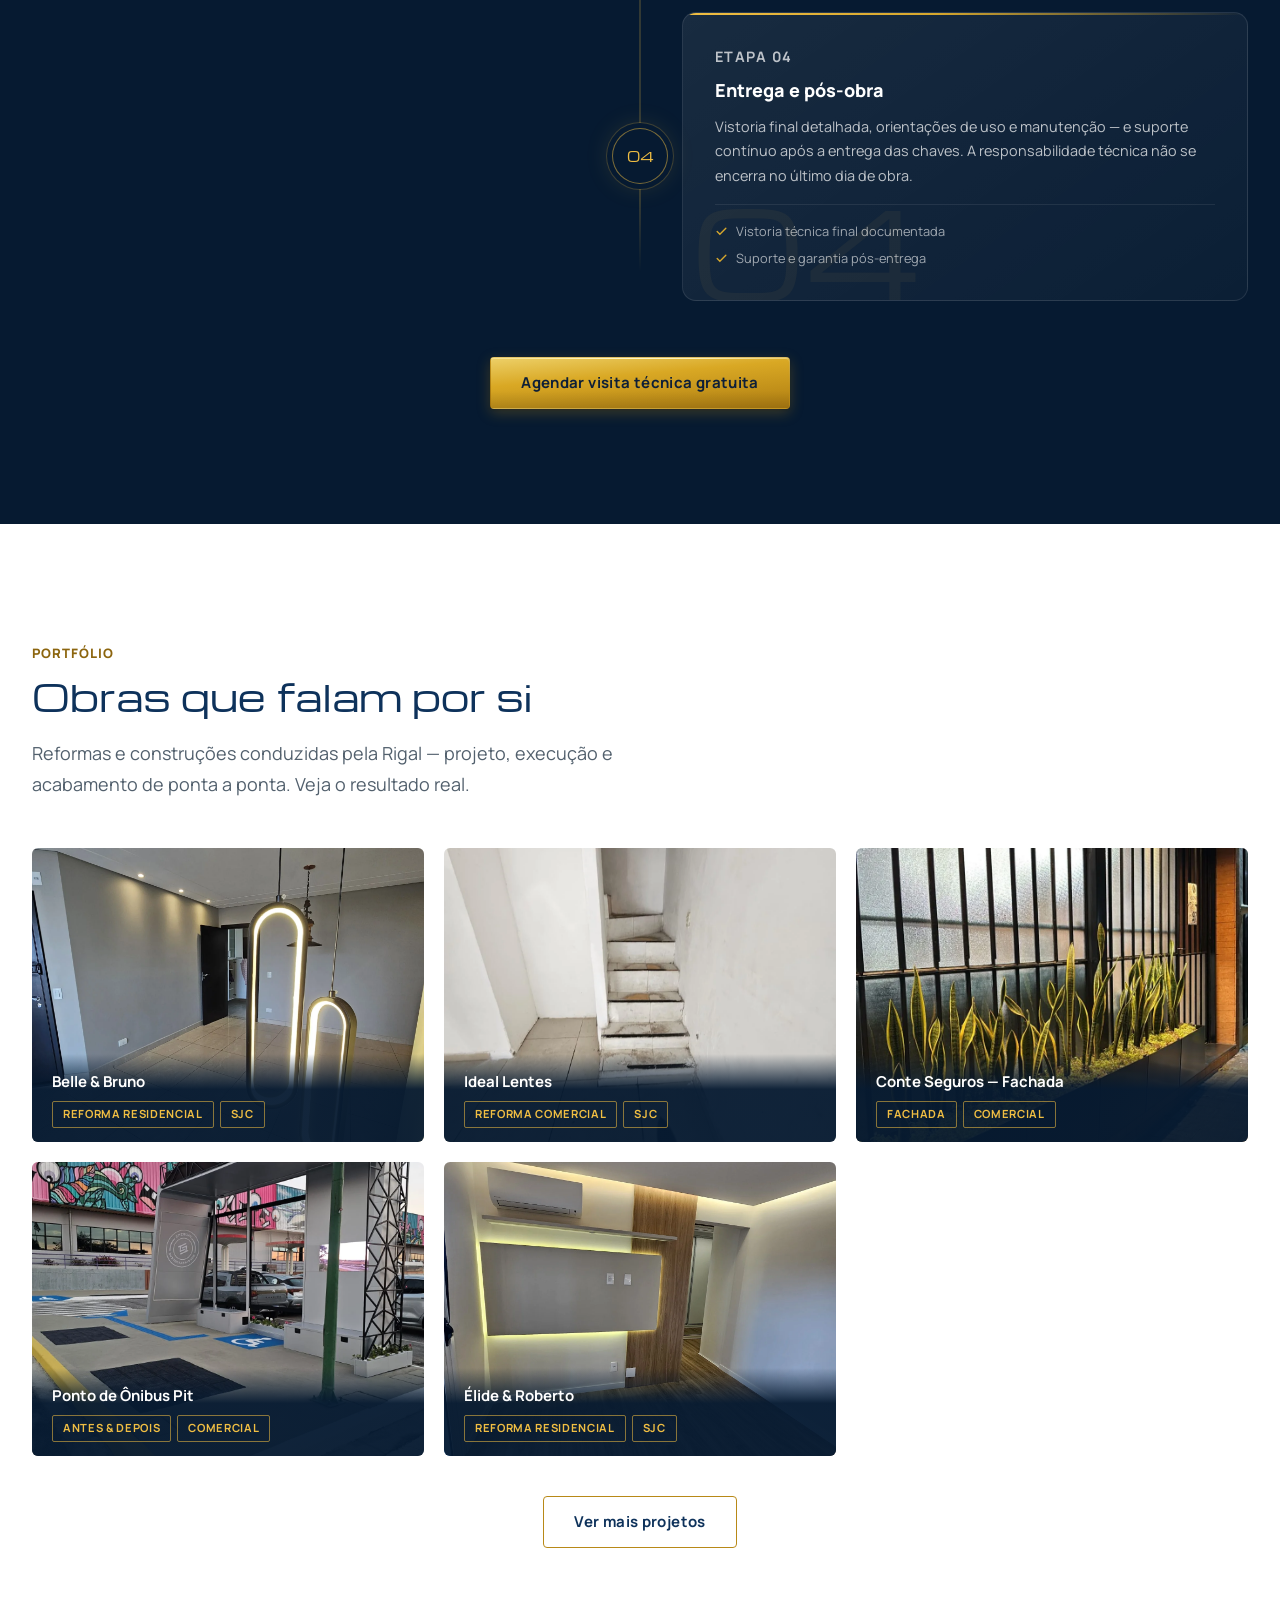
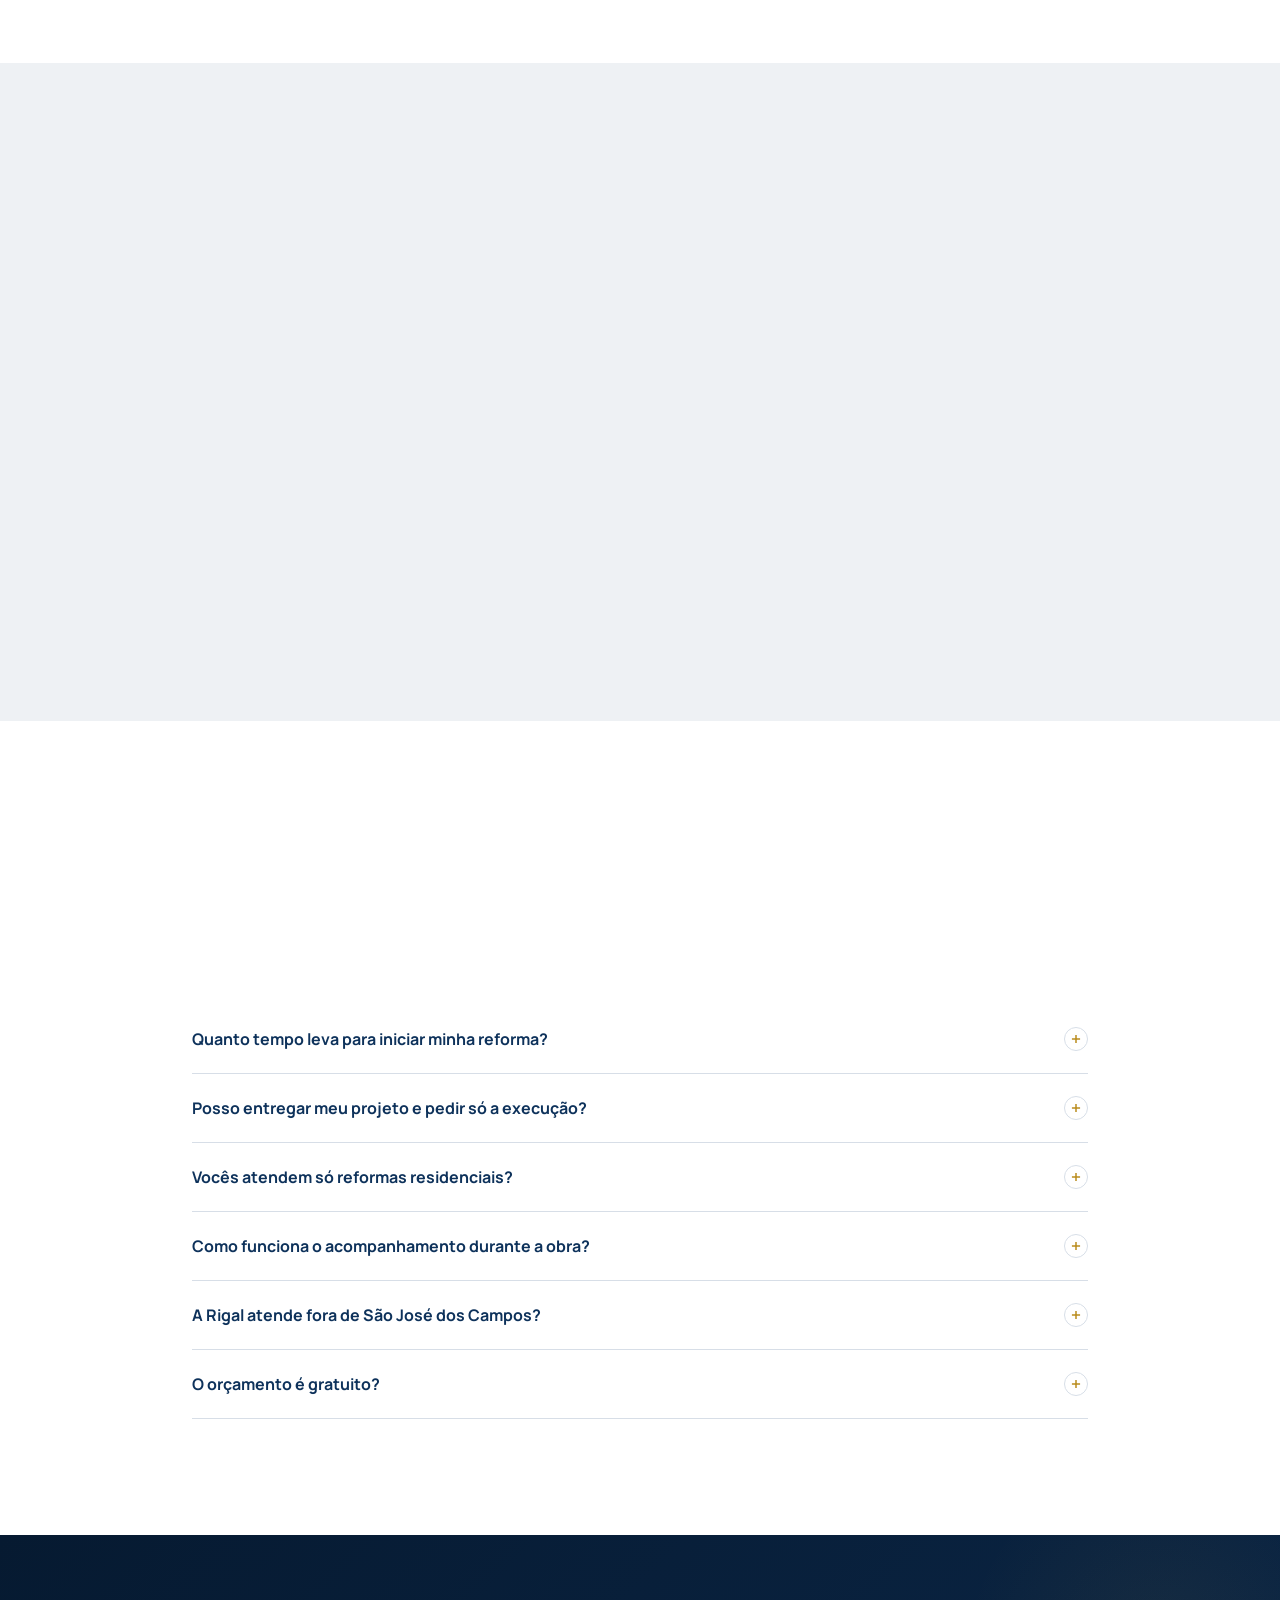
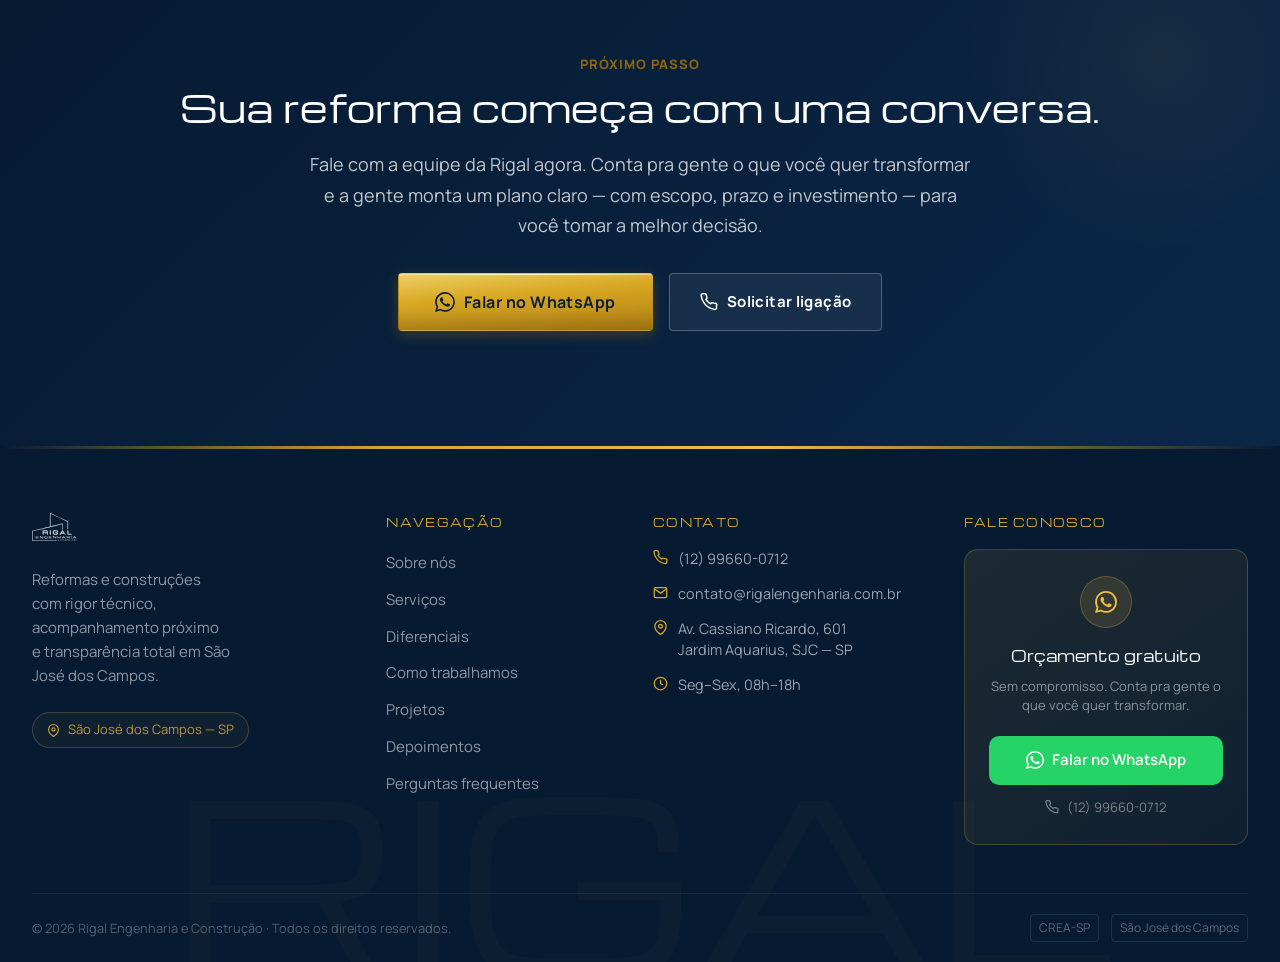
==== commit e4ea9b51: "Ajustes pontuais" ====
--- a/index.html
+++ b/index.html
@@ -2645,7 +2645,7 @@
     <div class="services-layout rg-stagger">
       <article class="service-card-featured">
         <div class="service-featured-img">
-          <img src="Case - ÉLIDE E ROBERTO/Obra Élide.webp" alt="Apartamento reformado com cozinha integrada e acabamento em madeira" loading="lazy" onerror="this.src='Case - BELLE E BRUNO/WhatsApp Image 2026-01-23 at 10.34.51 (1).webp'">
+          <img src="reforma-residencial-fachada.jpg" alt="Fachada de casa renovada pela Rigal Engenharia" loading="lazy" onerror="this.src='Case - BELLE E BRUNO/WhatsApp Image 2026-01-23 at 10.34.51 (1).webp'">
         </div>
         <div class="service-featured-body">
           <div class="service-heading">
@@ -2919,7 +2919,7 @@
     <div class="portfolio-grid rg-stagger rg-portfolio-stagger">
 
       <div class="portfolio-card" data-case="belle-bruno" data-case-start="0" role="button" tabindex="0" aria-label="Abrir galeria: Belle &amp; Bruno">
-        <img src="Case - BELLE E BRUNO/WhatsApp Image 2026-01-23 at 10.34.56.webp" alt="Case Belle e Bruno" loading="lazy" onerror="this.src='Case - BELLE E BRUNO/WhatsApp Image 2026-01-23 at 10.34.46.webp'">
+        <img src="Case - BELLE E BRUNO/WhatsApp Image 2026-01-23 at 10.34.57.webp" alt="Case Belle e Bruno" loading="lazy" onerror="this.src='Case - BELLE E BRUNO/WhatsApp Image 2026-01-23 at 10.34.46.webp'">
         <div class="portfolio-card-expand" aria-hidden="true">
           <svg viewBox="0 0 24 24" fill="none" stroke="currentColor" stroke-width="1.75" stroke-linecap="round"><path d="M15 3h6v6M9 21H3v-6M21 3l-7 7M3 21l7-7"/></svg>
         </div>
@@ -2932,20 +2932,6 @@
         </div>
       </div>
 
-      <div class="portfolio-card" data-case="belle-bruno" data-case-start="5" role="button" tabindex="0" aria-label="Abrir galeria: Belle &amp; Bruno — Detalhe">
-        <img src="Case - BELLE E BRUNO/WhatsApp Image 2026-01-23 at 10.34.51.webp" alt="Reforma interior" loading="lazy">
-        <div class="portfolio-card-expand" aria-hidden="true">
-          <svg viewBox="0 0 24 24" fill="none" stroke="currentColor" stroke-width="1.75" stroke-linecap="round"><path d="M15 3h6v6M9 21H3v-6M21 3l-7 7M3 21l7-7"/></svg>
-        </div>
-        <div class="portfolio-card-label">
-          <p class="portfolio-case-name">Belle &amp; Bruno — Detalhe</p>
-          <div class="portfolio-tags">
-            <span class="portfolio-tag">Acabamento</span>
-            <span class="portfolio-tag">Interior</span>
-          </div>
-        </div>
-      </div>
-
       <div class="portfolio-card" data-case="ideal-lentes" data-case-start="0" role="button" tabindex="0" aria-label="Abrir galeria: Ideal Lentes">
         <img src="Case - IDEAL LENTES/WhatsApp Image 2026-01-23 at 10.03.08 (1).webp" alt="Case Ideal Lentes" loading="lazy" onerror="this.src='Case - IDEAL LENTES/WhatsApp Image 2026-01-23 at 10.03.08.webp'">
         <div class="portfolio-card-expand" aria-hidden="true">
@@ -2956,20 +2942,6 @@
           <div class="portfolio-tags">
             <span class="portfolio-tag">Reforma Comercial</span>
             <span class="portfolio-tag">SJC</span>
-          </div>
-        </div>
-      </div>
-
-      <div class="portfolio-card" data-case="ideal-lentes" data-case-start="10" role="button" tabindex="0" aria-label="Abrir galeria: Ideal Lentes — Acabamento">
-        <img src="Case - IDEAL LENTES/WhatsApp Image 2026-01-23 at 10.03.12.webp" alt="Ideal Lentes acabamento" loading="lazy">
-        <div class="portfolio-card-expand" aria-hidden="true">
-          <svg viewBox="0 0 24 24" fill="none" stroke="currentColor" stroke-width="1.75" stroke-linecap="round"><path d="M15 3h6v6M9 21H3v-6M21 3l-7 7M3 21l7-7"/></svg>
-        </div>
-        <div class="portfolio-card-label">
-          <p class="portfolio-case-name">Ideal Lentes — Acabamento</p>
-          <div class="portfolio-tags">
-            <span class="portfolio-tag">Revestimento</span>
-            <span class="portfolio-tag">Comercial</span>
           </div>
         </div>
       </div>
@@ -3320,7 +3292,7 @@
 
 // ─── Hero BG fallback ─────────────────────────────────────
 const heroBgFallbacks = [
-  'Case - BELLE E BRUNO/WhatsApp Image 2026-01-23 at 10.34.56.webp',
+  'Case - BELLE E BRUNO/WhatsApp Image 2026-01-23 at 10.34.57.webp',
   'Case - ÉLIDE E ROBERTO/Elide 12.webp',
   'Case - IDEAL LENTES/WhatsApp Image 2026-01-23 at 10.03.08.webp',
 ];
@@ -3456,7 +3428,7 @@
       tags: ['Reforma Residencial', 'SJC'],
       folder: 'Case - BELLE E BRUNO',
       images: [
-        'WhatsApp Image 2026-01-23 at 10.34.56.webp',
+        'WhatsApp Image 2026-01-23 at 10.34.57.webp',
         'WhatsApp Image 2026-01-23 at 10.34.46.webp',
         'WhatsApp Image 2026-01-23 at 10.34.46 (1).webp',
         'WhatsApp Image 2026-01-23 at 10.34.47.webp',
@@ -3471,7 +3443,7 @@
         'WhatsApp Image 2026-01-23 at 10.34.56 (1).webp',
         'WhatsApp Image 2026-01-23 at 10.34.56 (2).webp',
         'WhatsApp Image 2026-01-23 at 10.34.56 (3).webp',
-        'WhatsApp Image 2026-01-23 at 10.34.57.webp',
+        'WhatsApp Image 2026-01-23 at 10.34.56.webp',
         'WhatsApp Image 2026-01-23 at 10.34.57 (1).webp',
       ]
     },
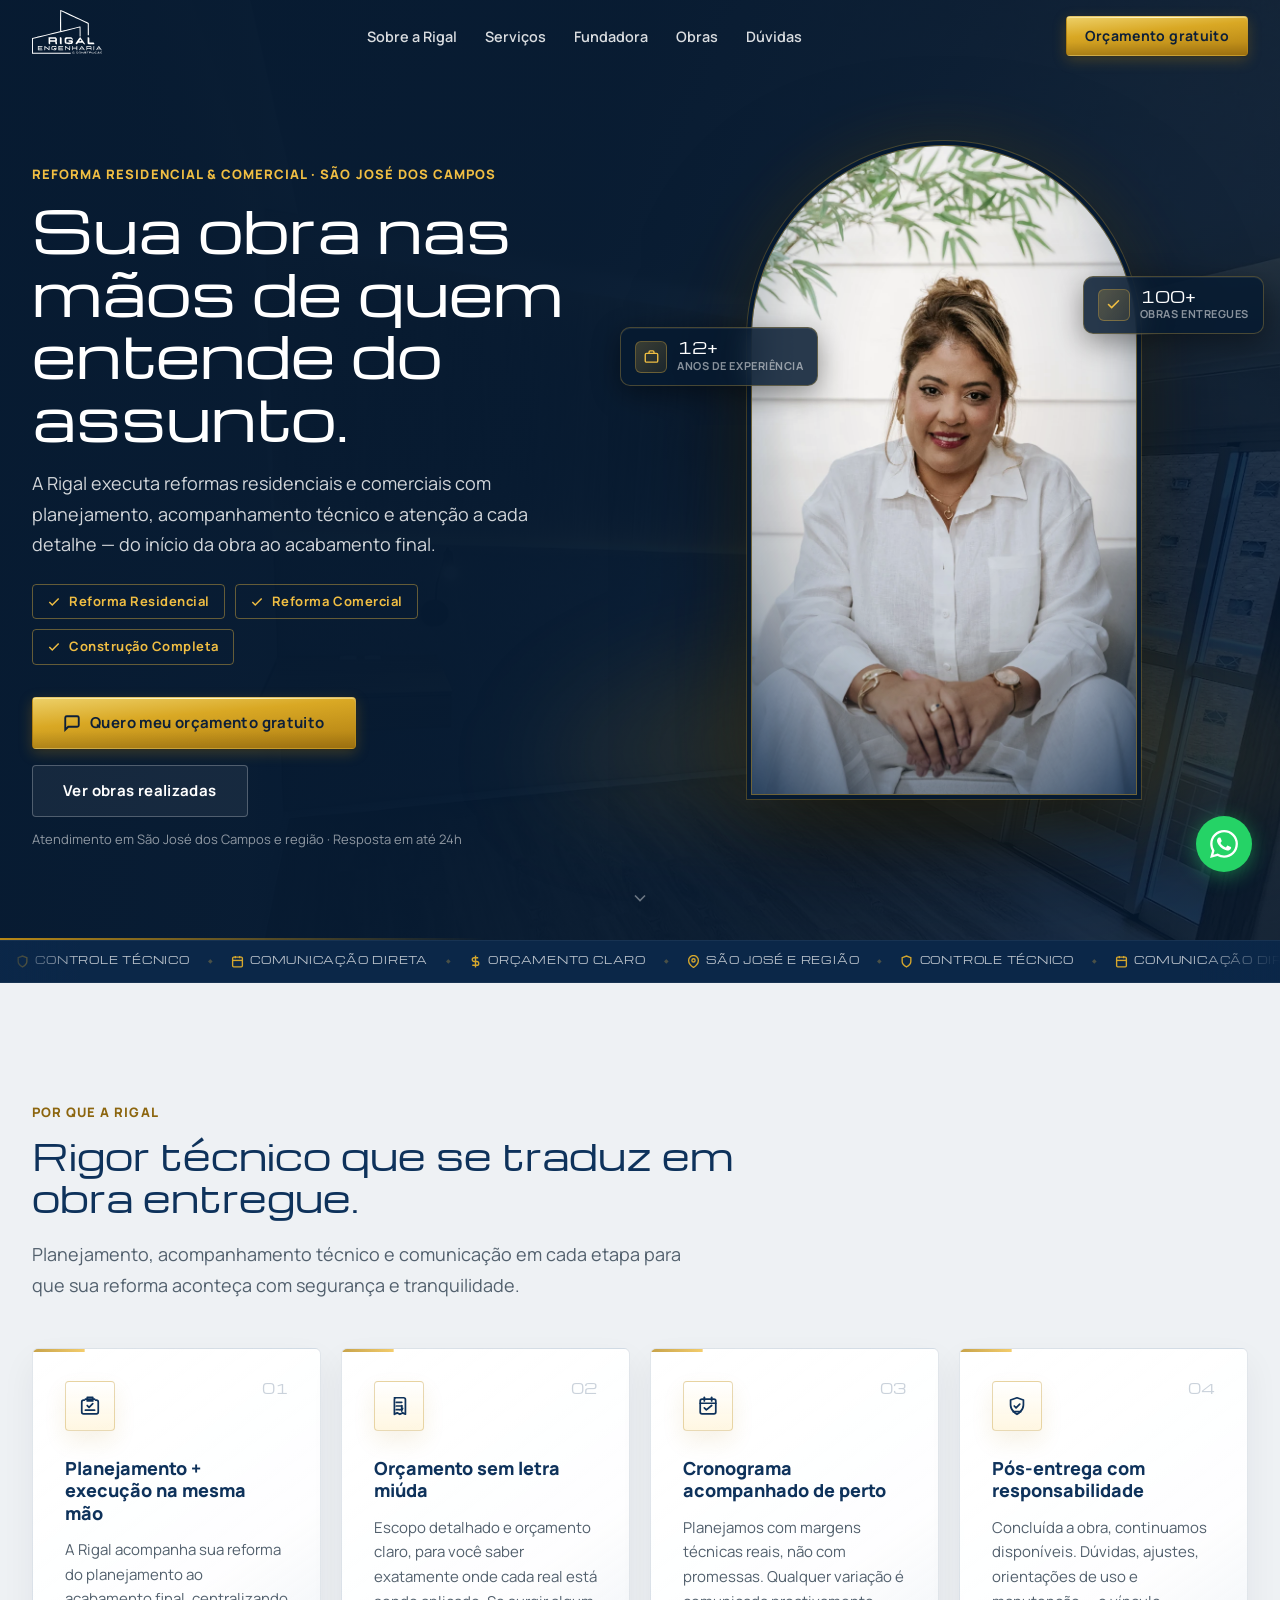
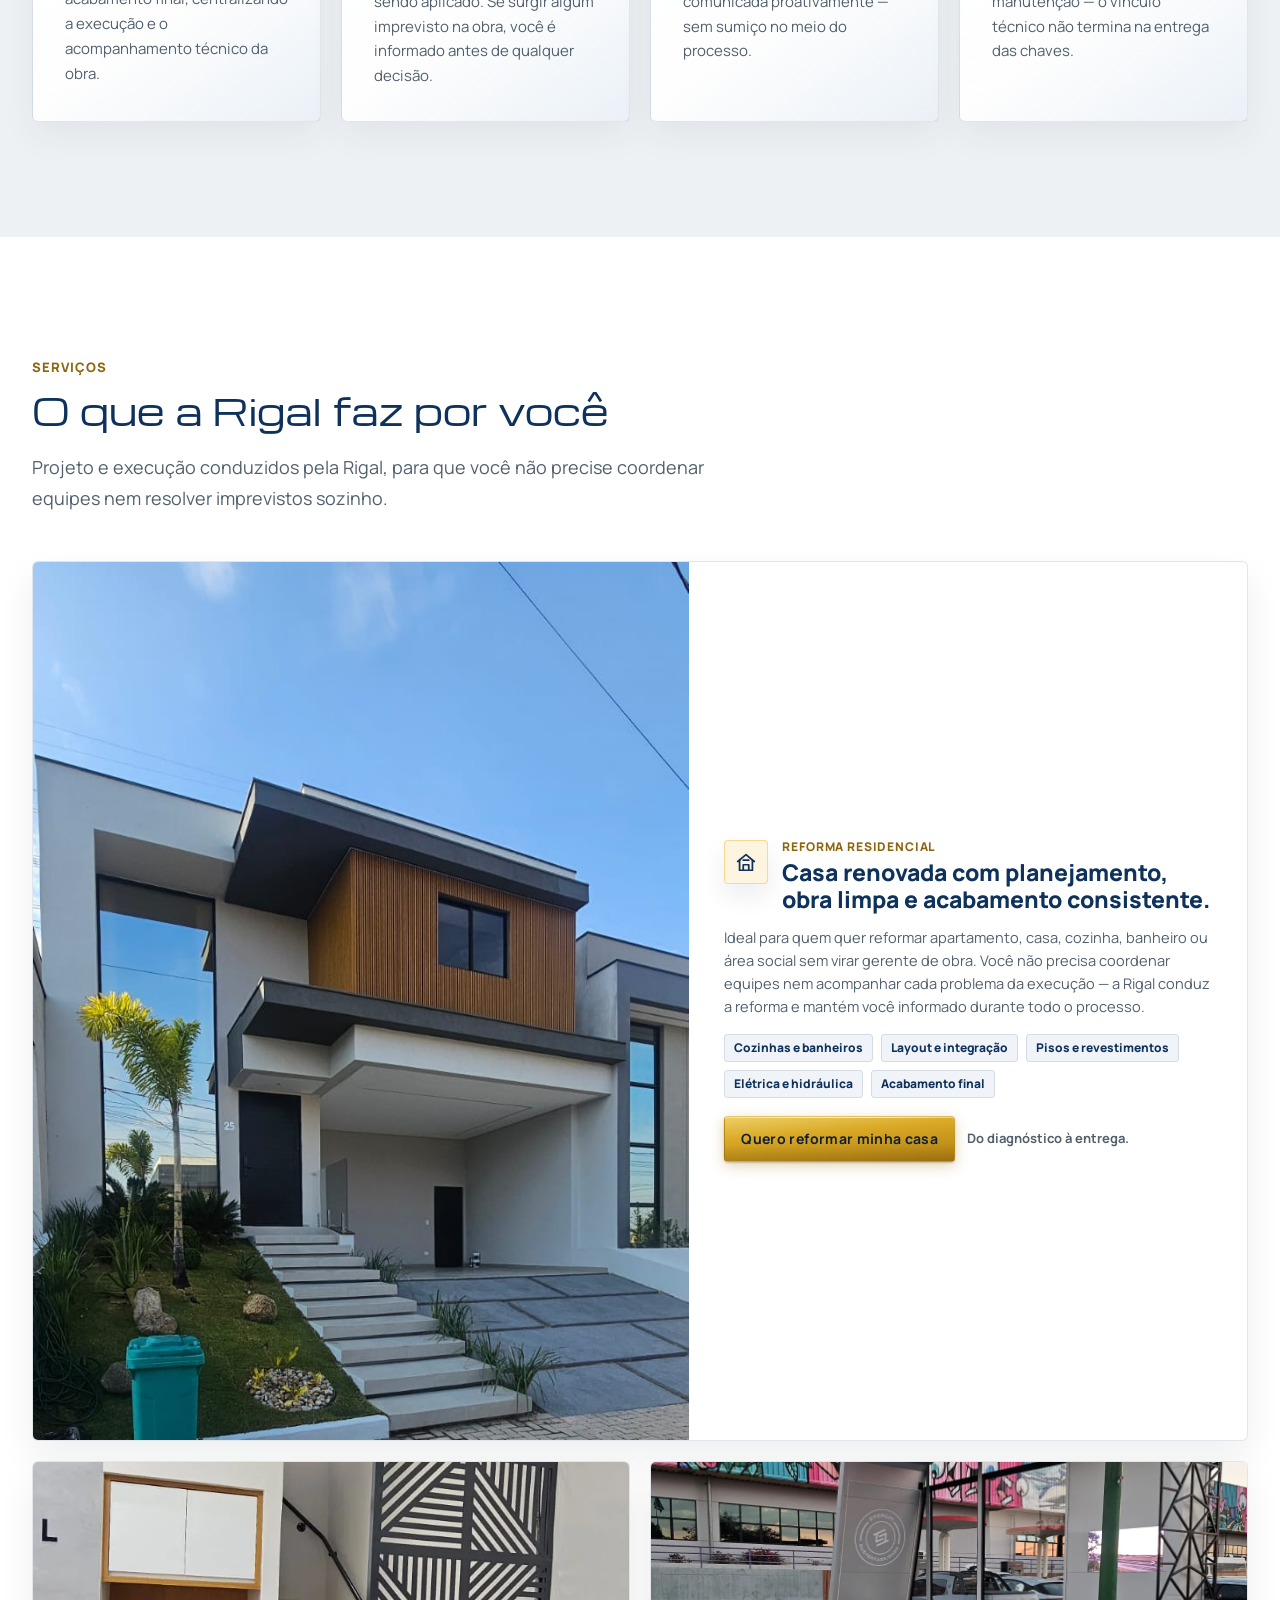
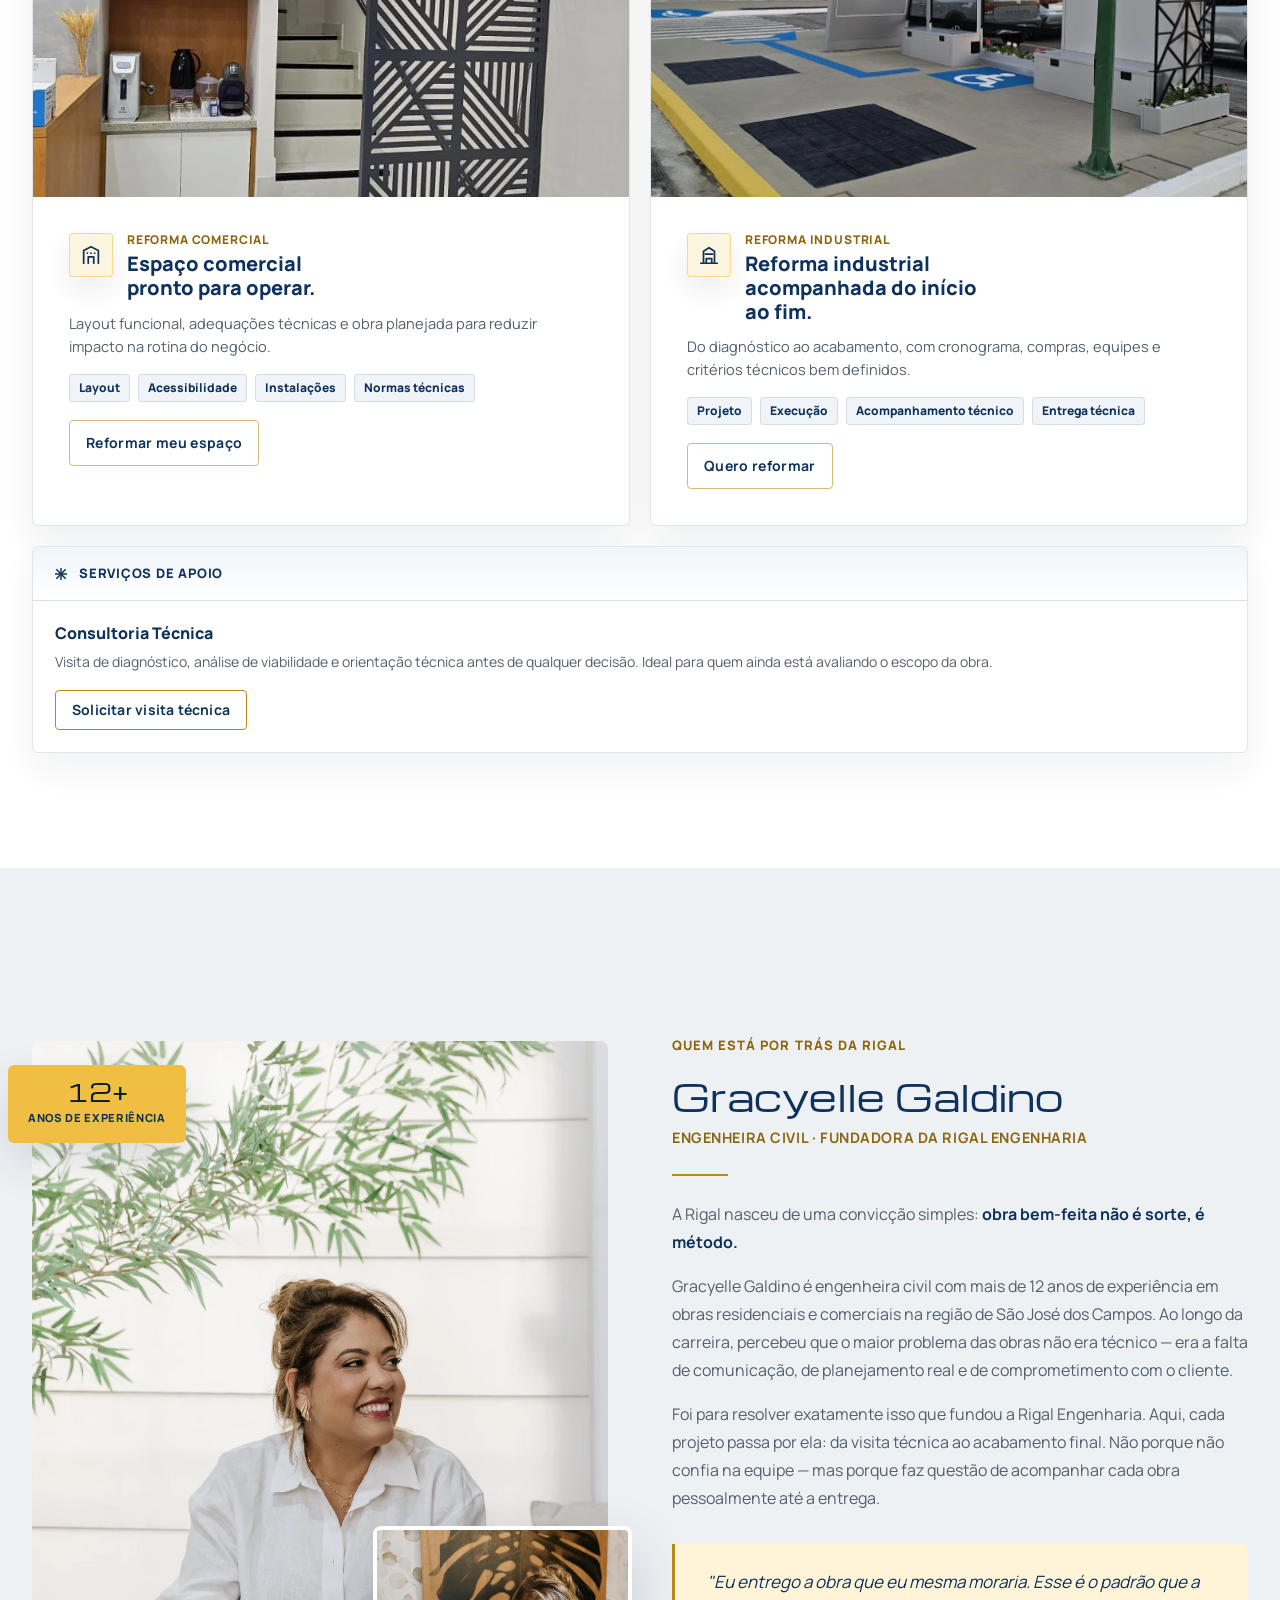
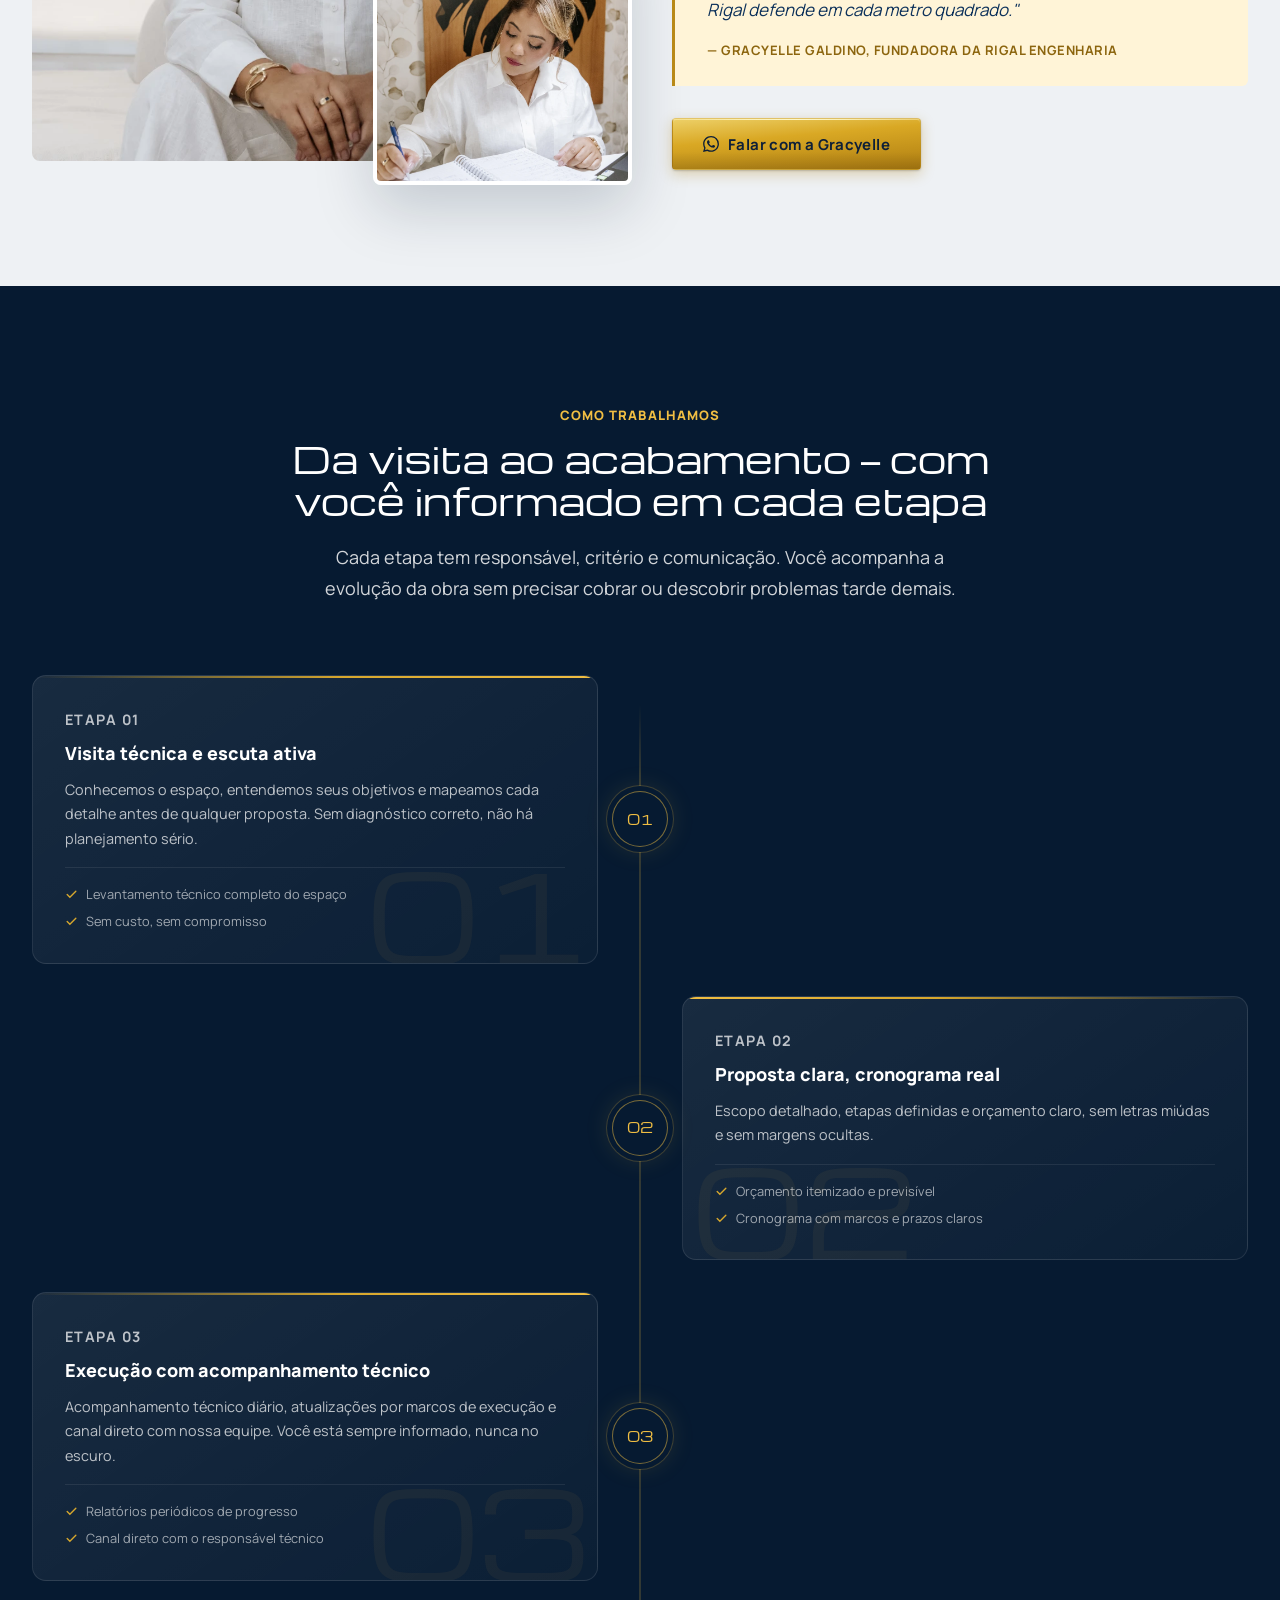
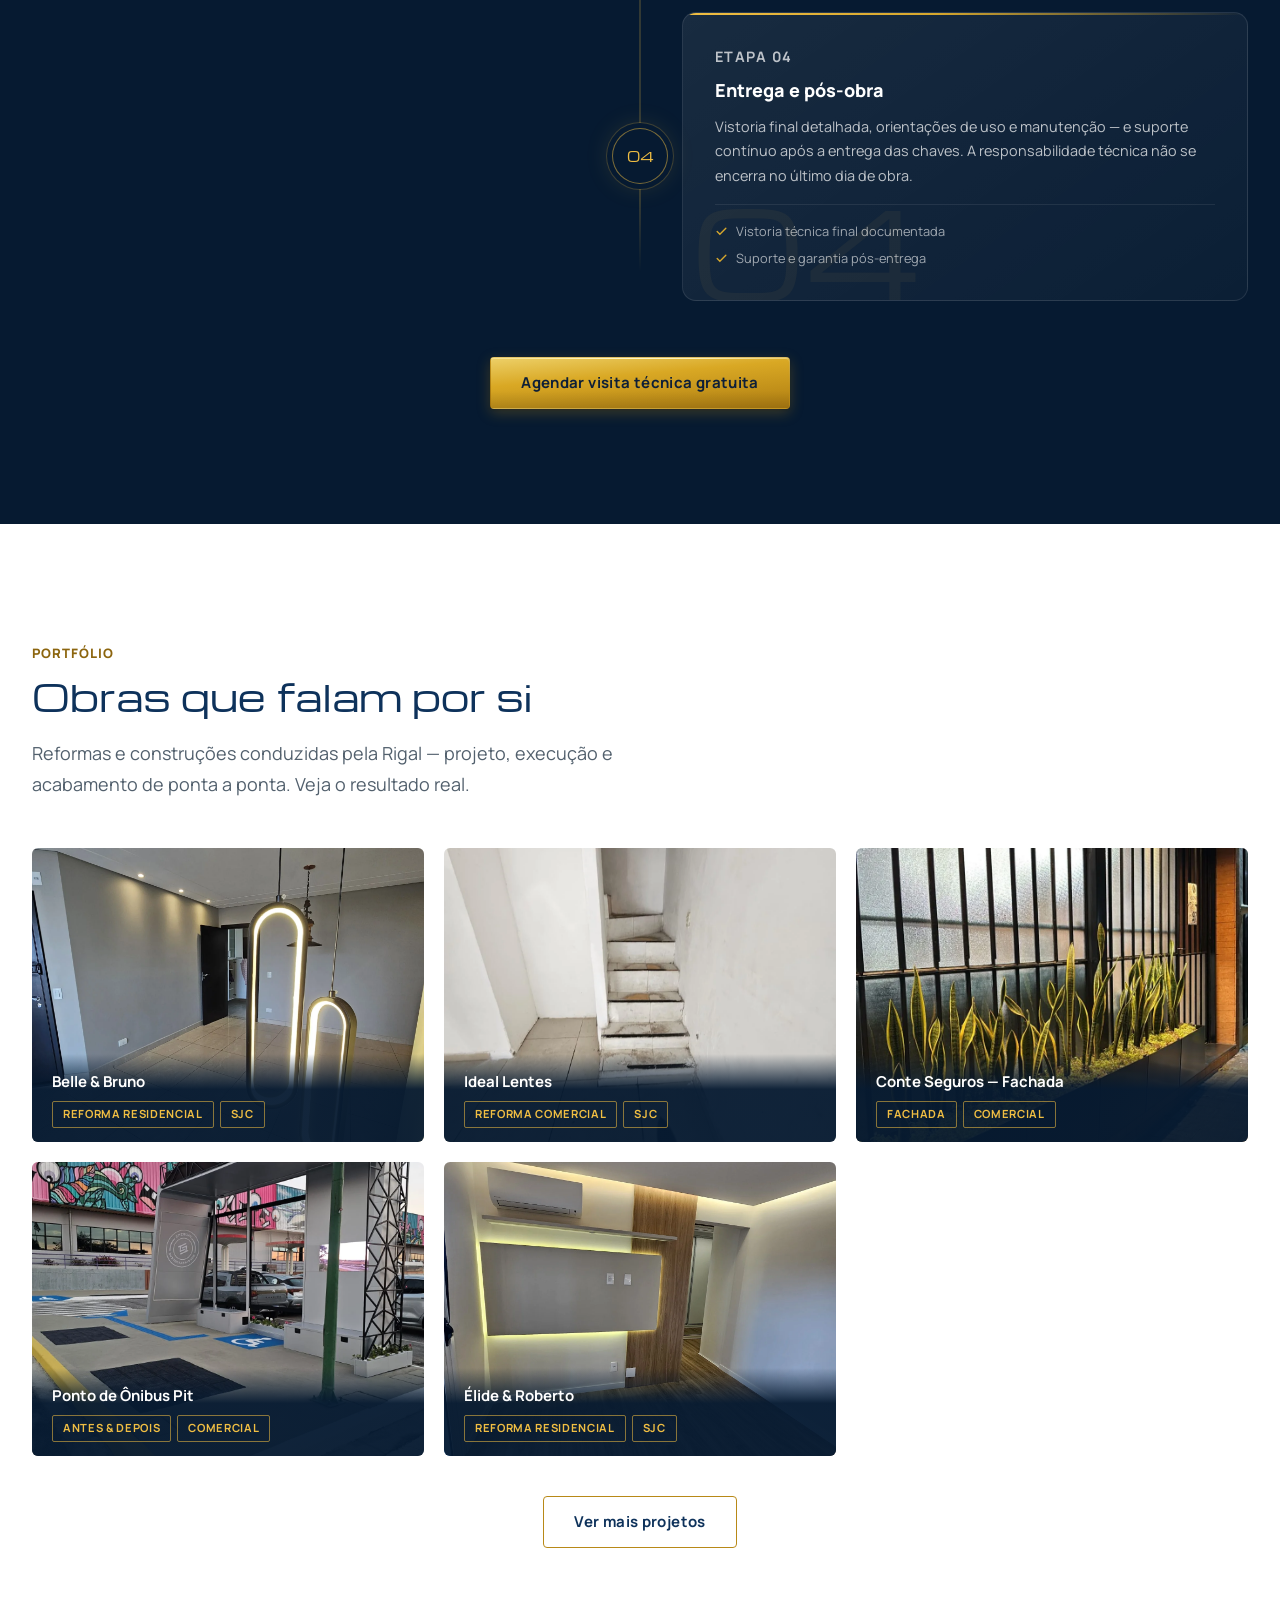
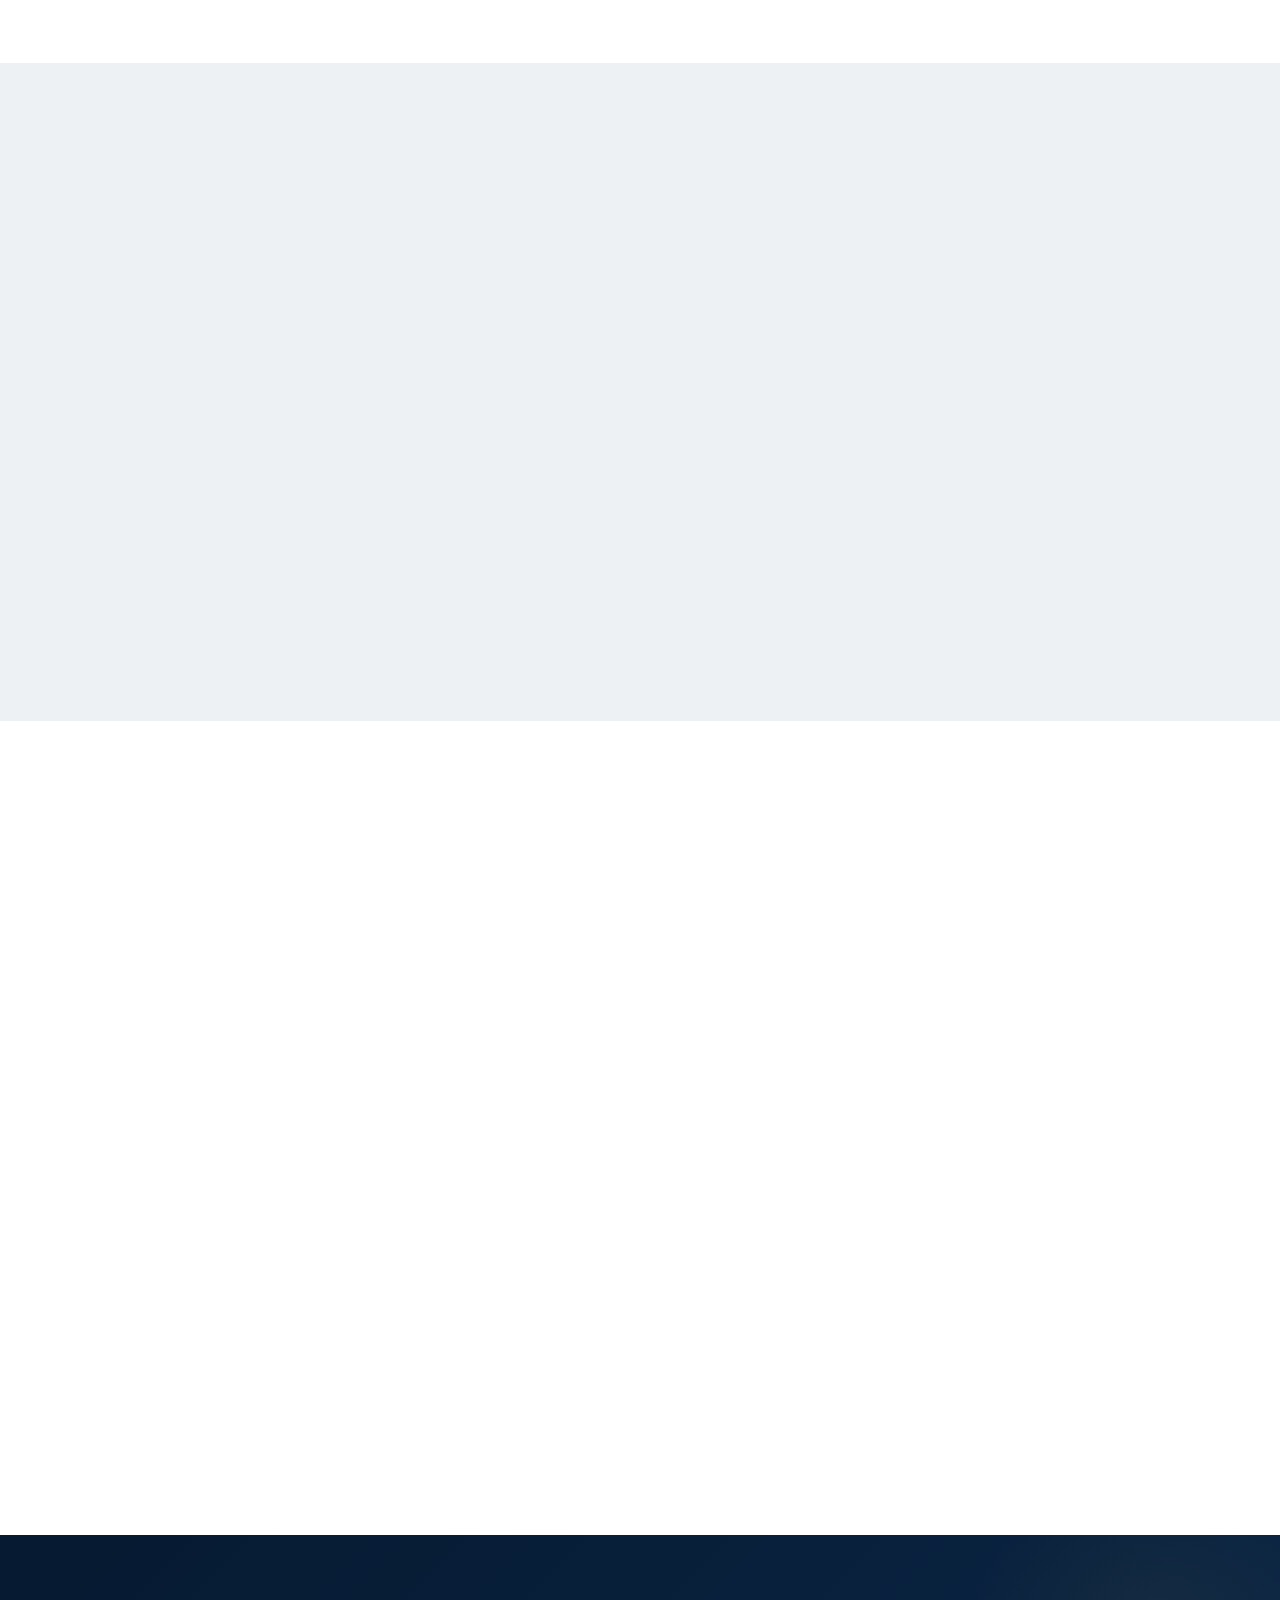
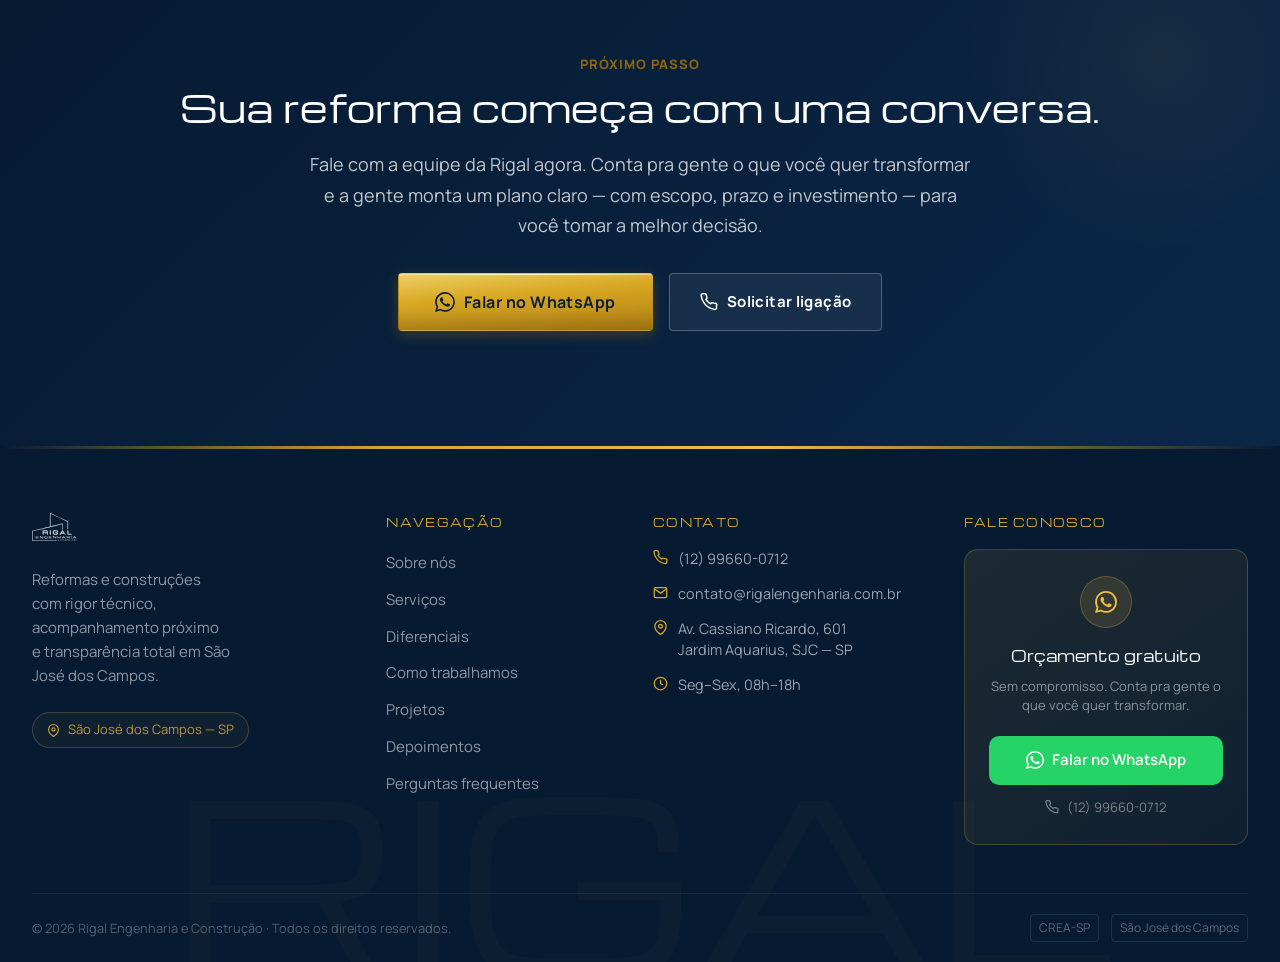
==== commit b604f5ea: "Ajustes a mais" ====
--- a/index.html
+++ b/index.html
@@ -2702,7 +2702,7 @@
 
         <article class="service-card-sm">
           <div class="service-sm-img">
-            <img src="Case - ÉLIDE E ROBERTO/Elide 15.webp" alt="Ambiente em obra durante reforma estrutural" loading="lazy" onerror="this.src='Case - ÉLIDE E ROBERTO/Elide 10.webp'">
+            <img src="Case - Ponto de Onibus Pit/Depois/WhatsApp Image 2026-04-22 at 12.05.57.webp" alt="Ambiente reformado com padrão técnico e acabamento industrial" loading="lazy">
           </div>
           <div class="service-sm-body">
             <div class="service-heading">
@@ -2710,19 +2710,19 @@
                 <svg viewBox="0 0 24 24" fill="none" stroke="currentColor" stroke-linecap="round" stroke-linejoin="round"><path d="M3 21h18"/><path d="M6 21V8l6-4 6 4v13"/><path d="M9 21v-5h6v5"/><path d="M8 11h8"/></svg>
               </span>
               <div>
-                <span class="service-eyebrow">Construção</span>
-                <h3>Construção acompanhada do início ao fim.</h3>
+                <span class="service-eyebrow">Reforma Industrial</span>
+                <h3>Reforma industrial acompanhada do início ao fim.</h3>
               </div>
             </div>
-            <p>Do terreno ao acabamento, com cronograma, compras, equipes e critérios técnicos bem definidos.</p>
-            <div class="service-tags" aria-label="Escopos de construção">
+            <p>Do diagnóstico ao acabamento, com cronograma, compras, equipes e critérios técnicos bem definidos.</p>
+            <div class="service-tags" aria-label="Escopos de reforma industrial">
               <span>Projeto</span>
               <span>Execução</span>
               <span>Acompanhamento técnico</span>
               <span>Entrega técnica</span>
             </div>
             <div class="service-actions">
-              <a href="https://wa.me/5512996600712?text=Olá!%20Quero%20construir%20com%20a%20Rigal." target="_blank" rel="noopener" class="rg-btn rg-btn--secondary">Quero construir</a>
+              <a href="https://wa.me/5512996600712?text=Olá!%20Tenho%20interesse%20em%20Reforma%20Industrial." target="_blank" rel="noopener" class="rg-btn rg-btn--secondary">Quero reformar</a>
             </div>
           </div>
         </article>
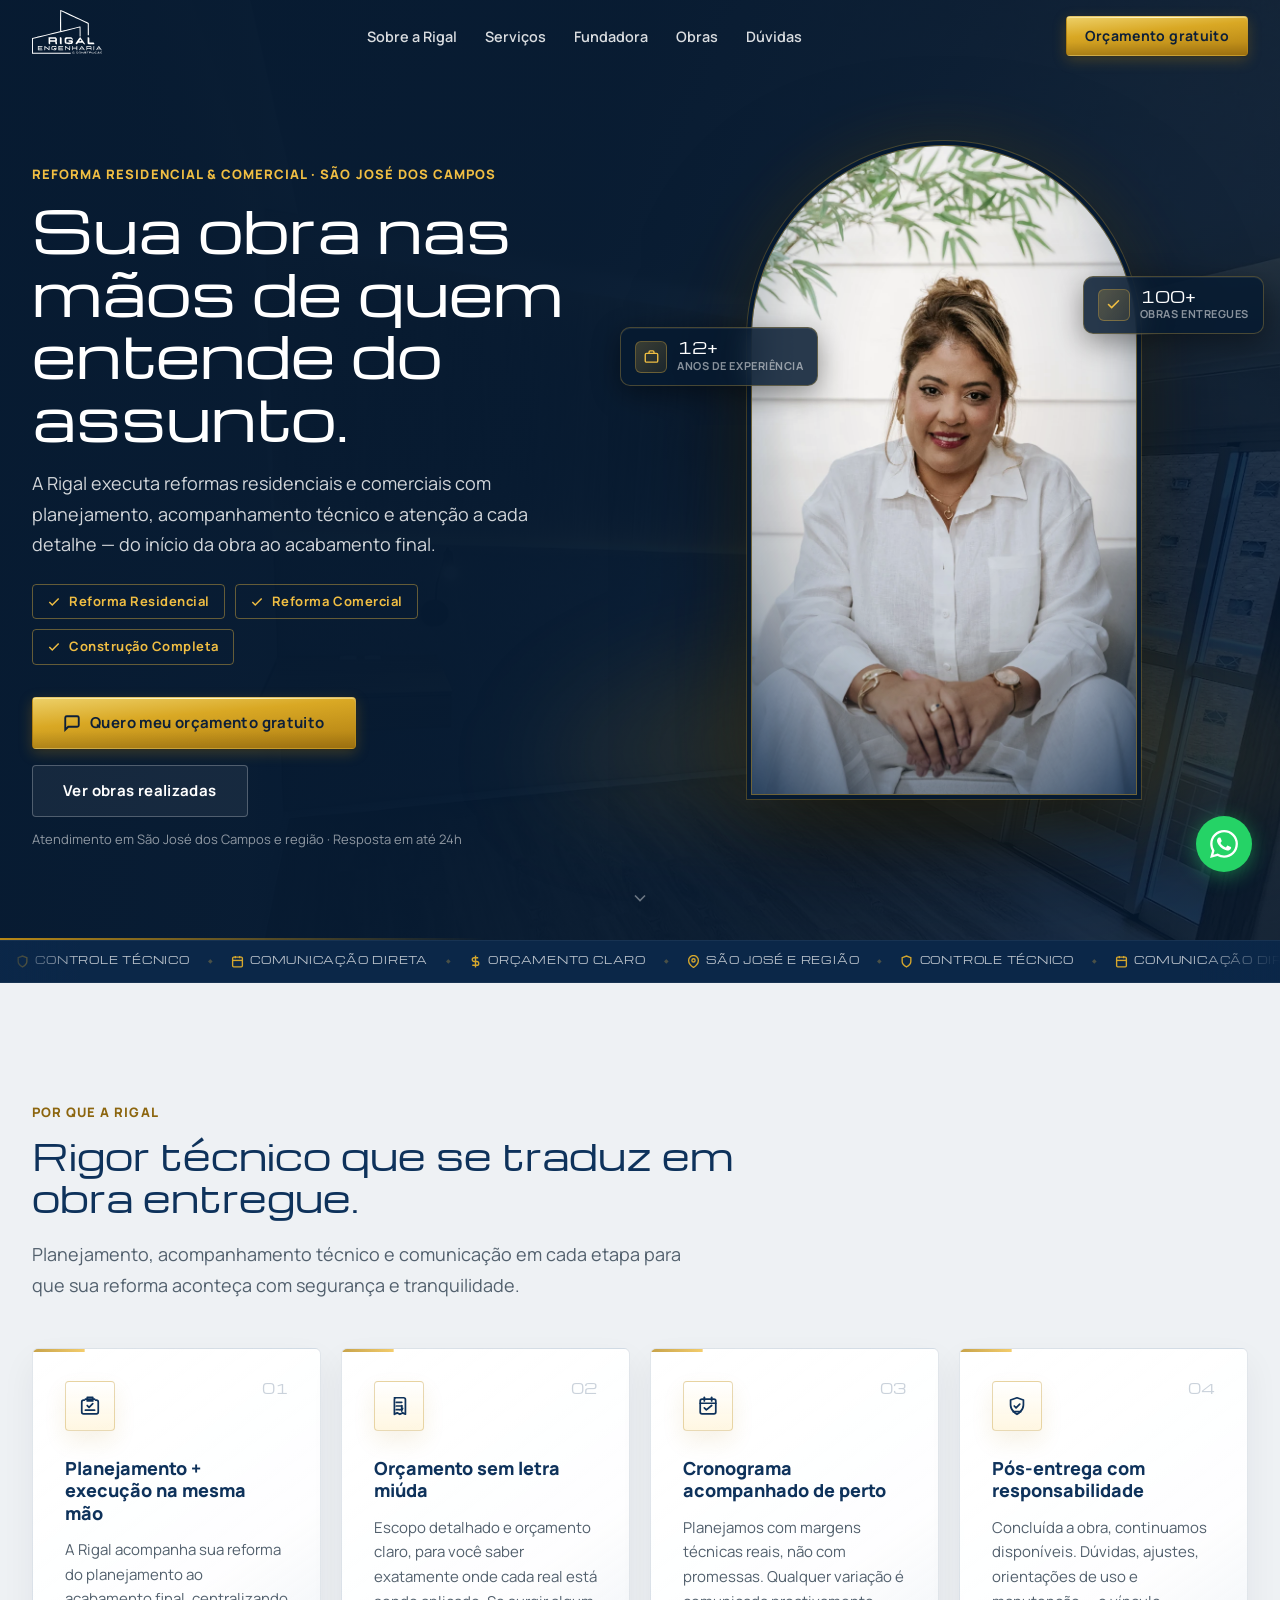
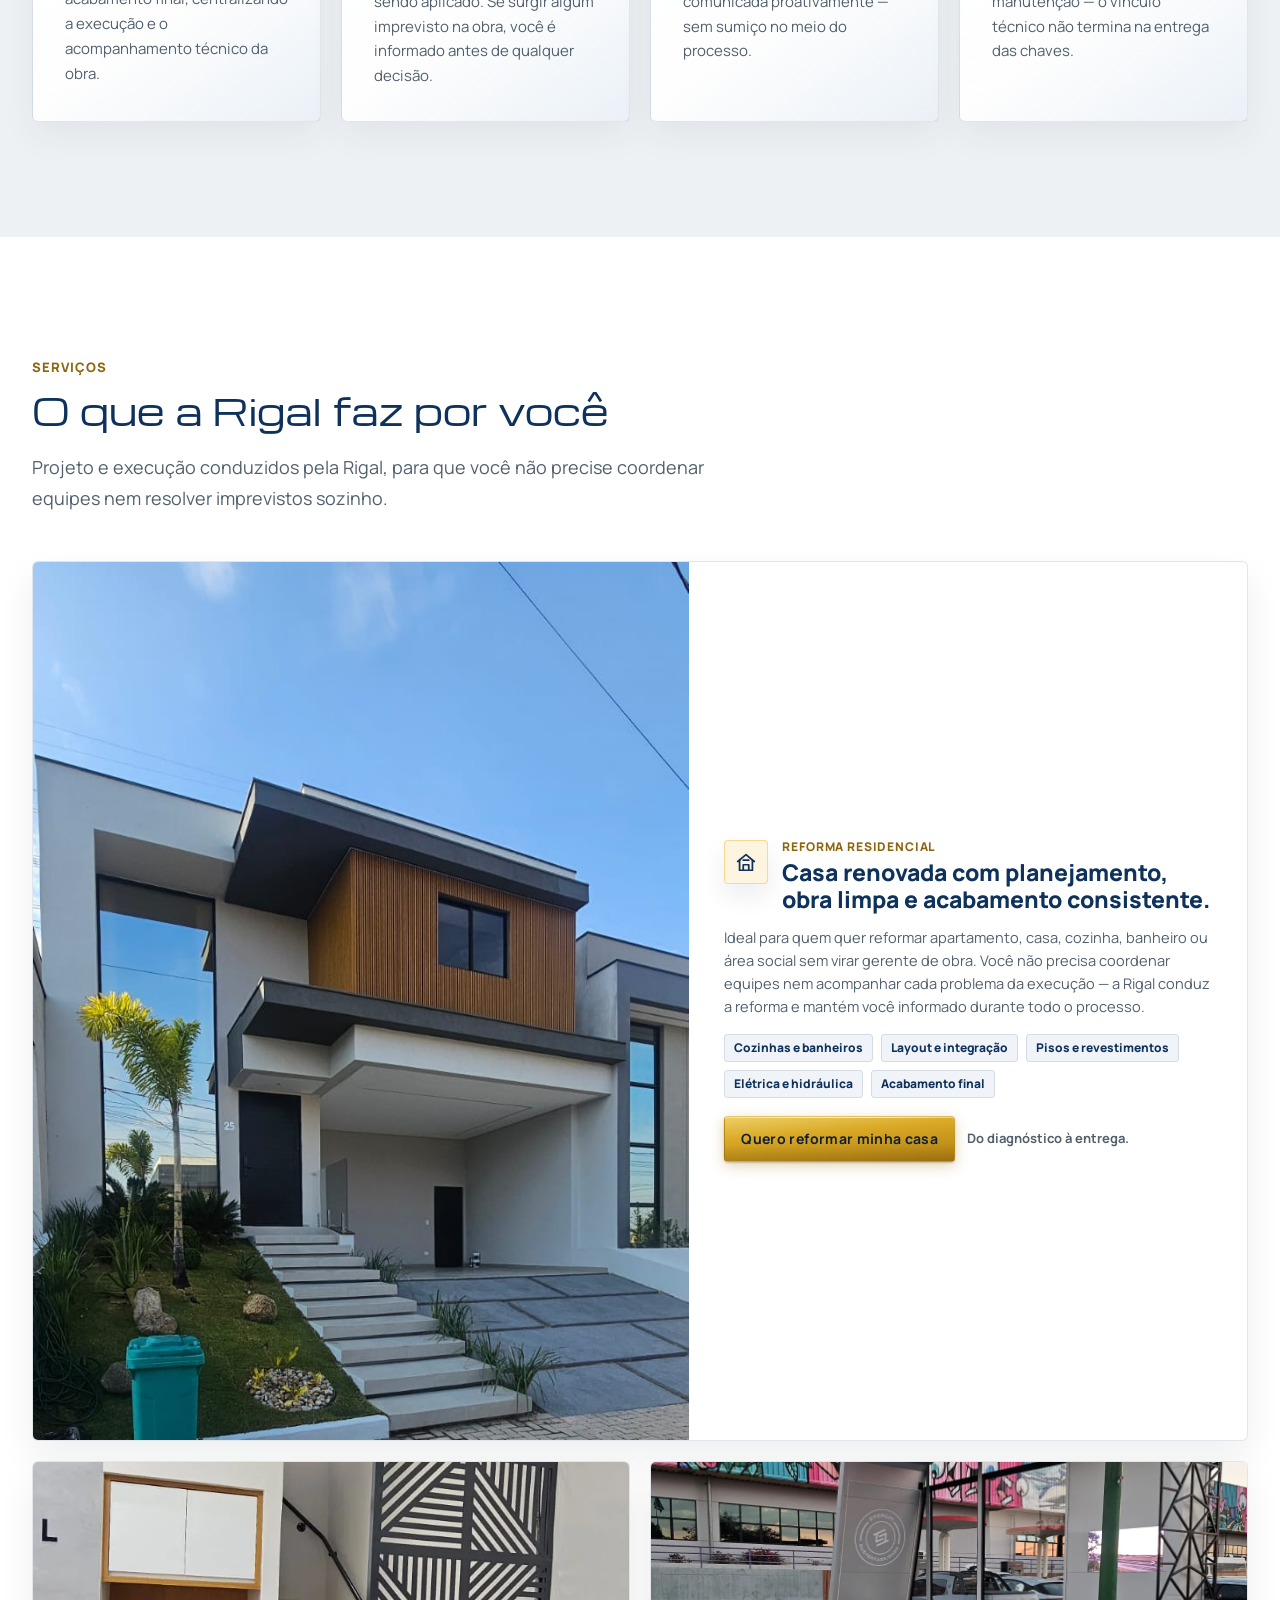
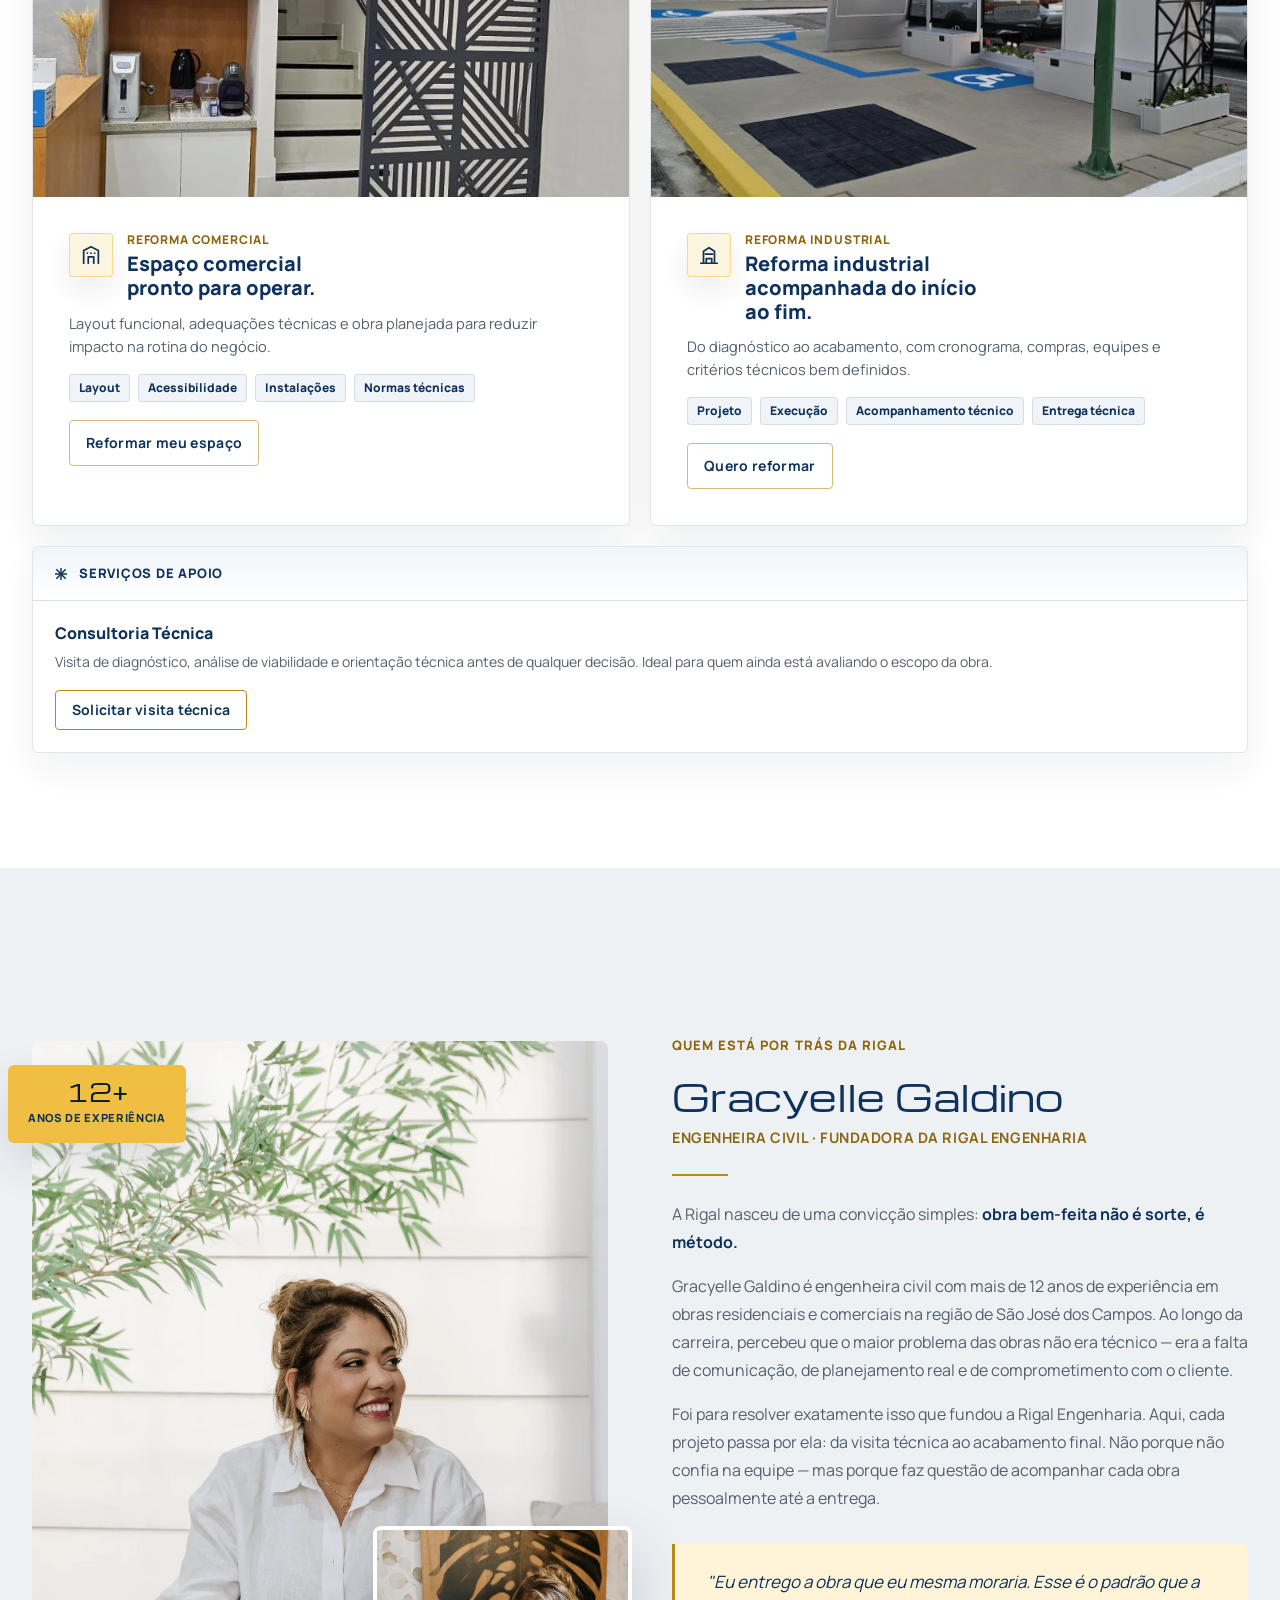
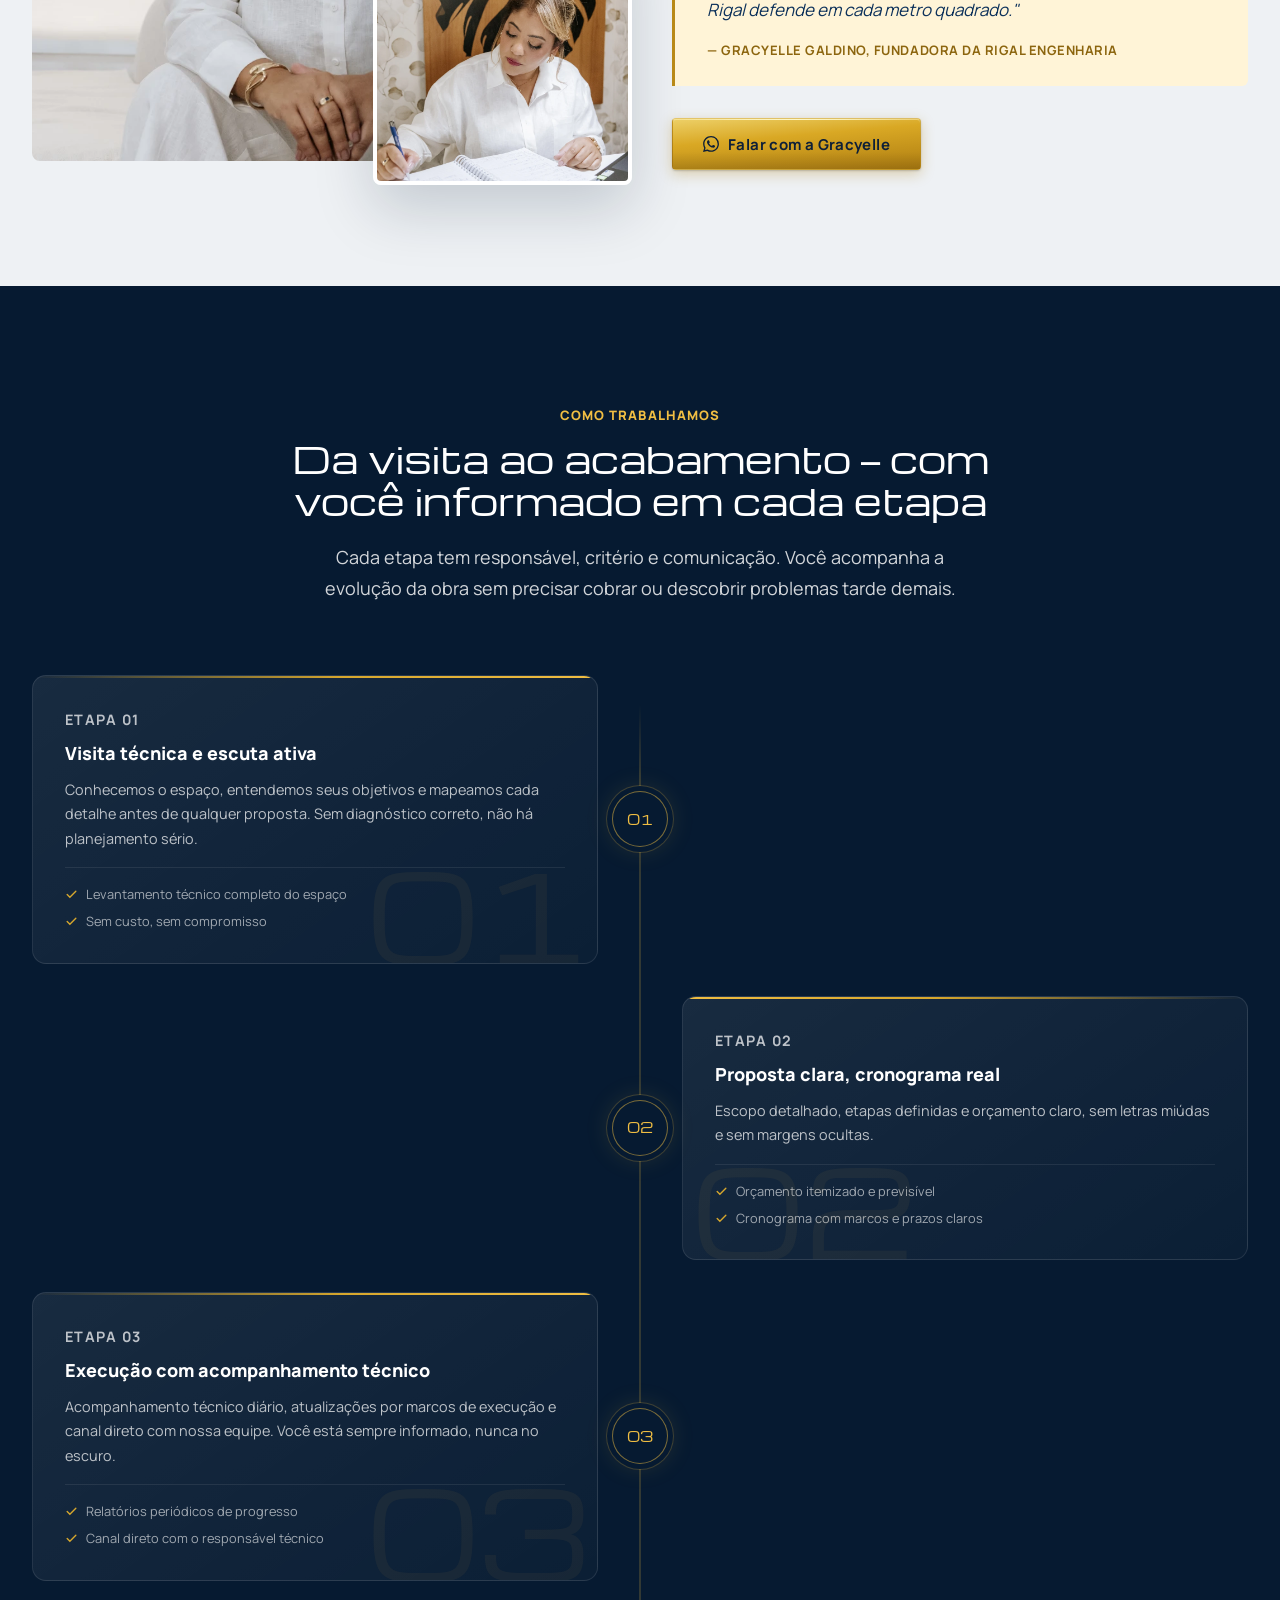
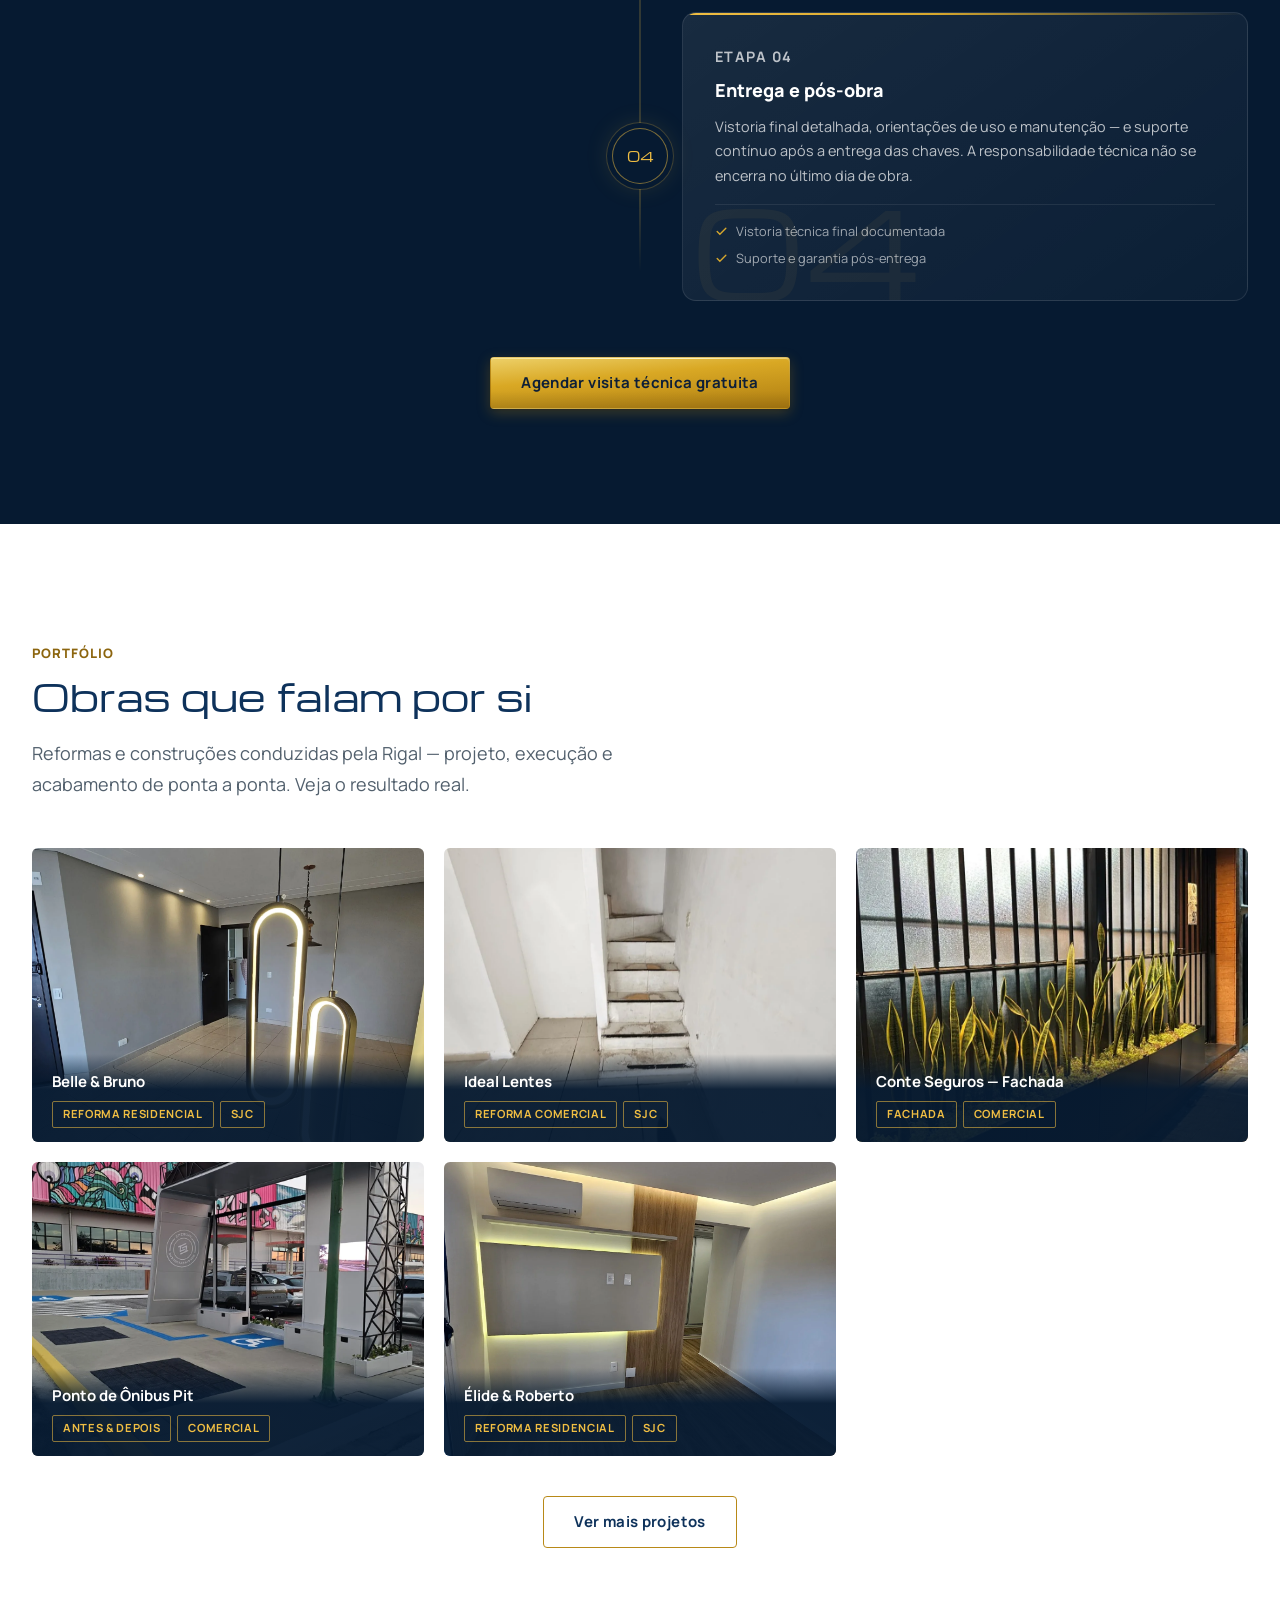
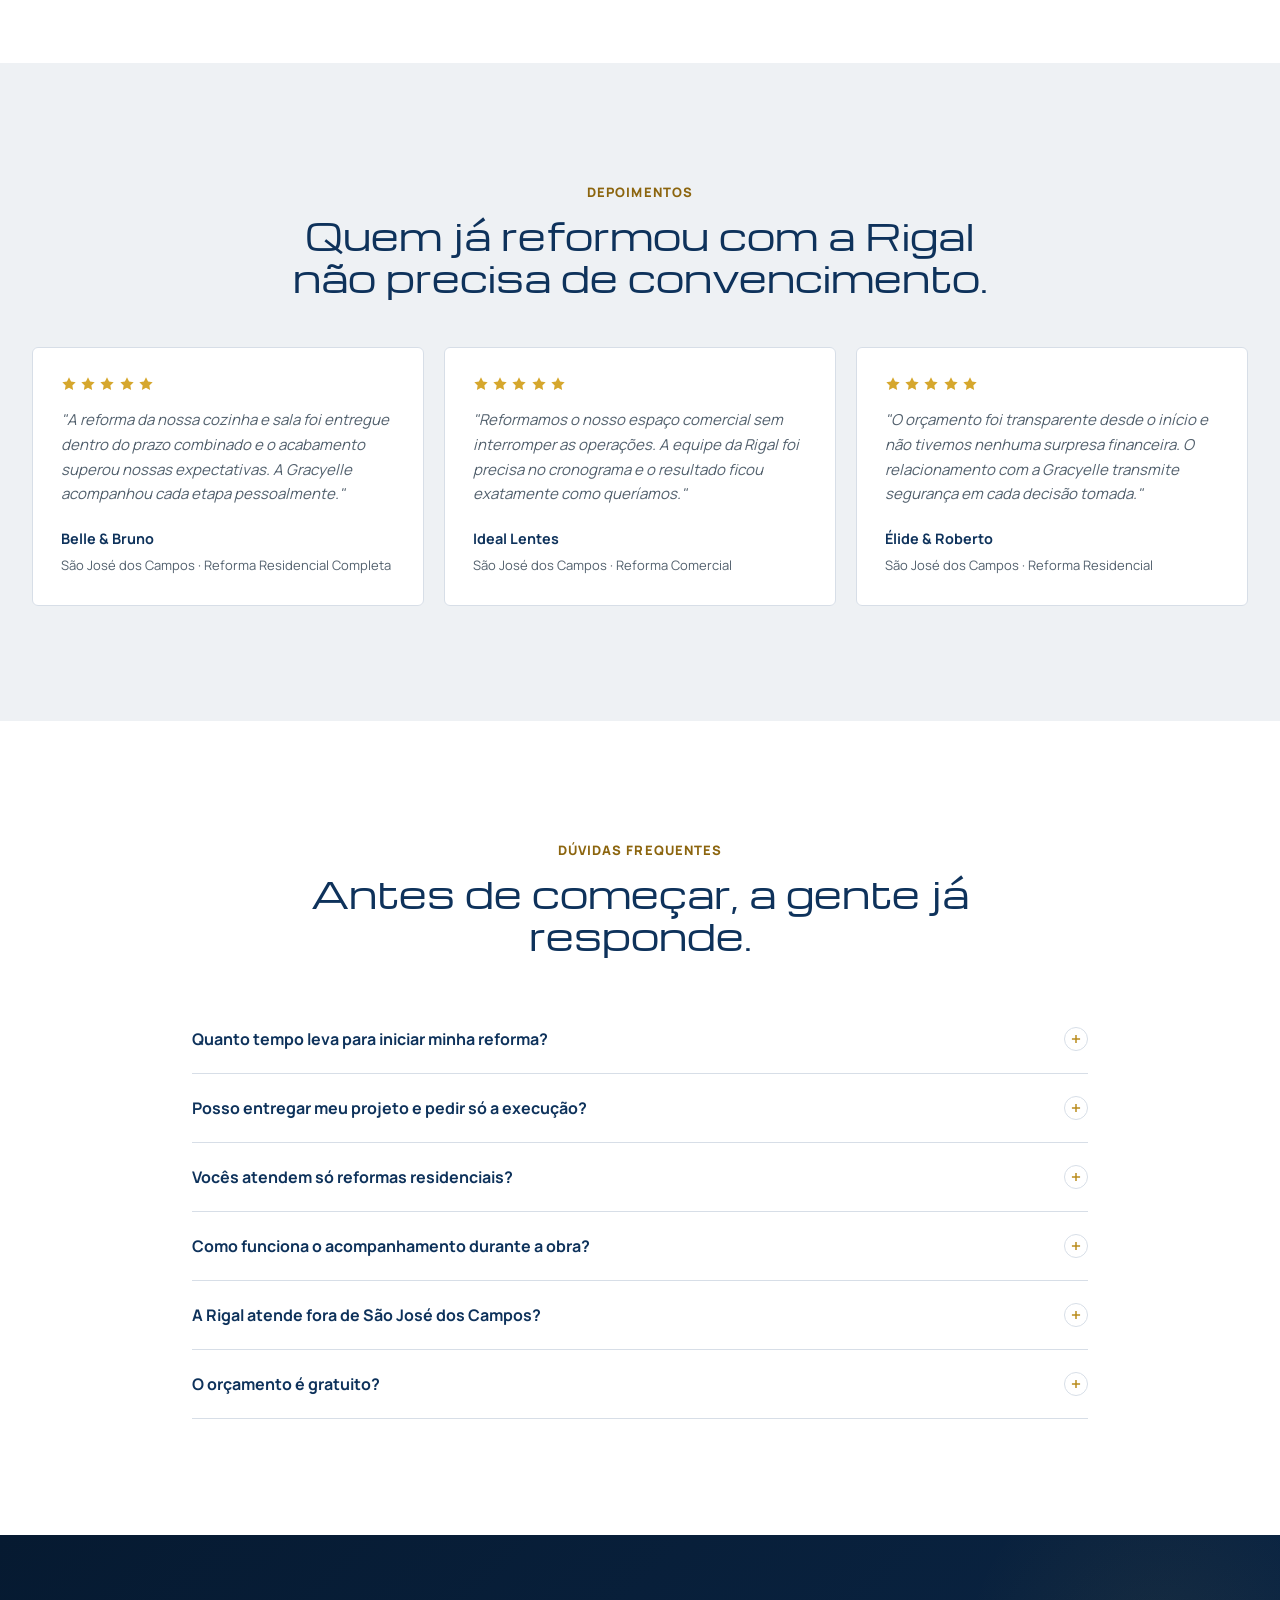
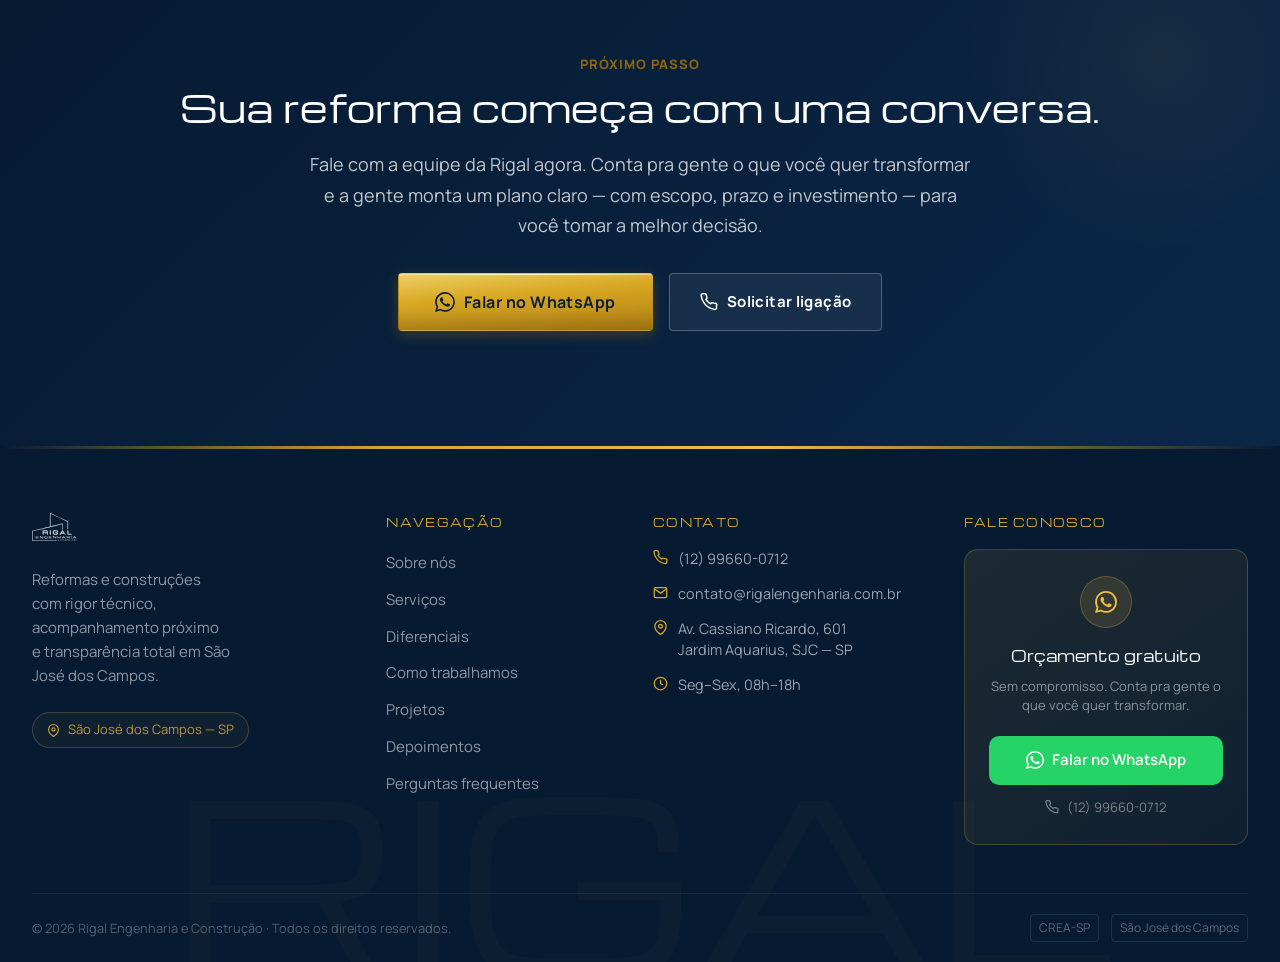
==== commit fc50e9db: "Ajuste de Slider para Mobile" ====
--- a/index.html
+++ b/index.html
@@ -2380,7 +2380,22 @@
   .hero-portrait { max-height: 24vh; }
   .hero-portrait-frame { max-height: 24vh; }
   .hero-portrait-img { height: 24vh; }
-  .diff-grid { grid-template-columns: 1fr; }
+  .diff-grid {
+    display: flex;
+    grid-template-columns: none;
+    overflow-x: auto;
+    scroll-snap-type: x mandatory;
+    scroll-padding-inline: 1rem;
+    margin-inline: -1rem;
+    padding: 0 1rem .5rem;
+    -webkit-overflow-scrolling: touch;
+    scrollbar-width: none;
+  }
+  .diff-grid::-webkit-scrollbar { display: none; }
+  .diff-grid .rg-card {
+    flex: 0 0 84%;
+    scroll-snap-align: start;
+  }
   .founder-accent { display: none; }
   .founder-credential { display: none; }
 }
